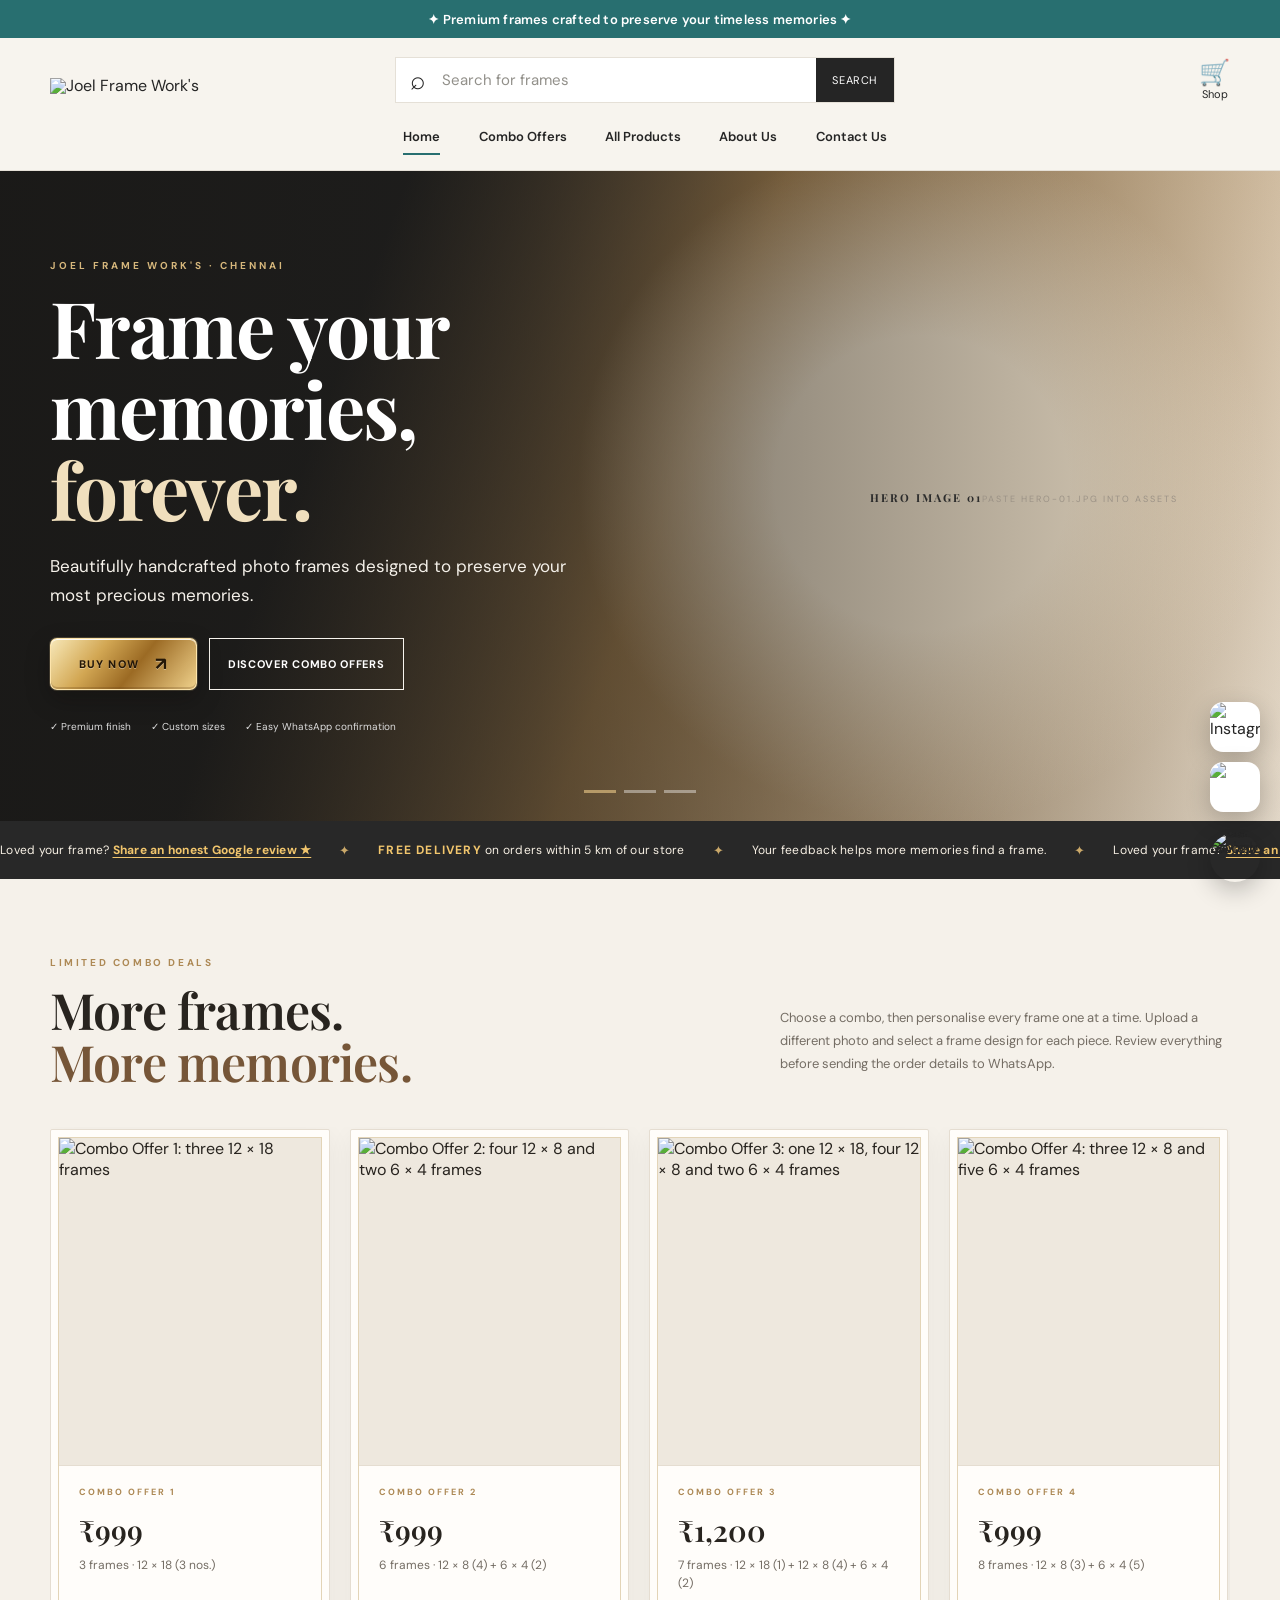
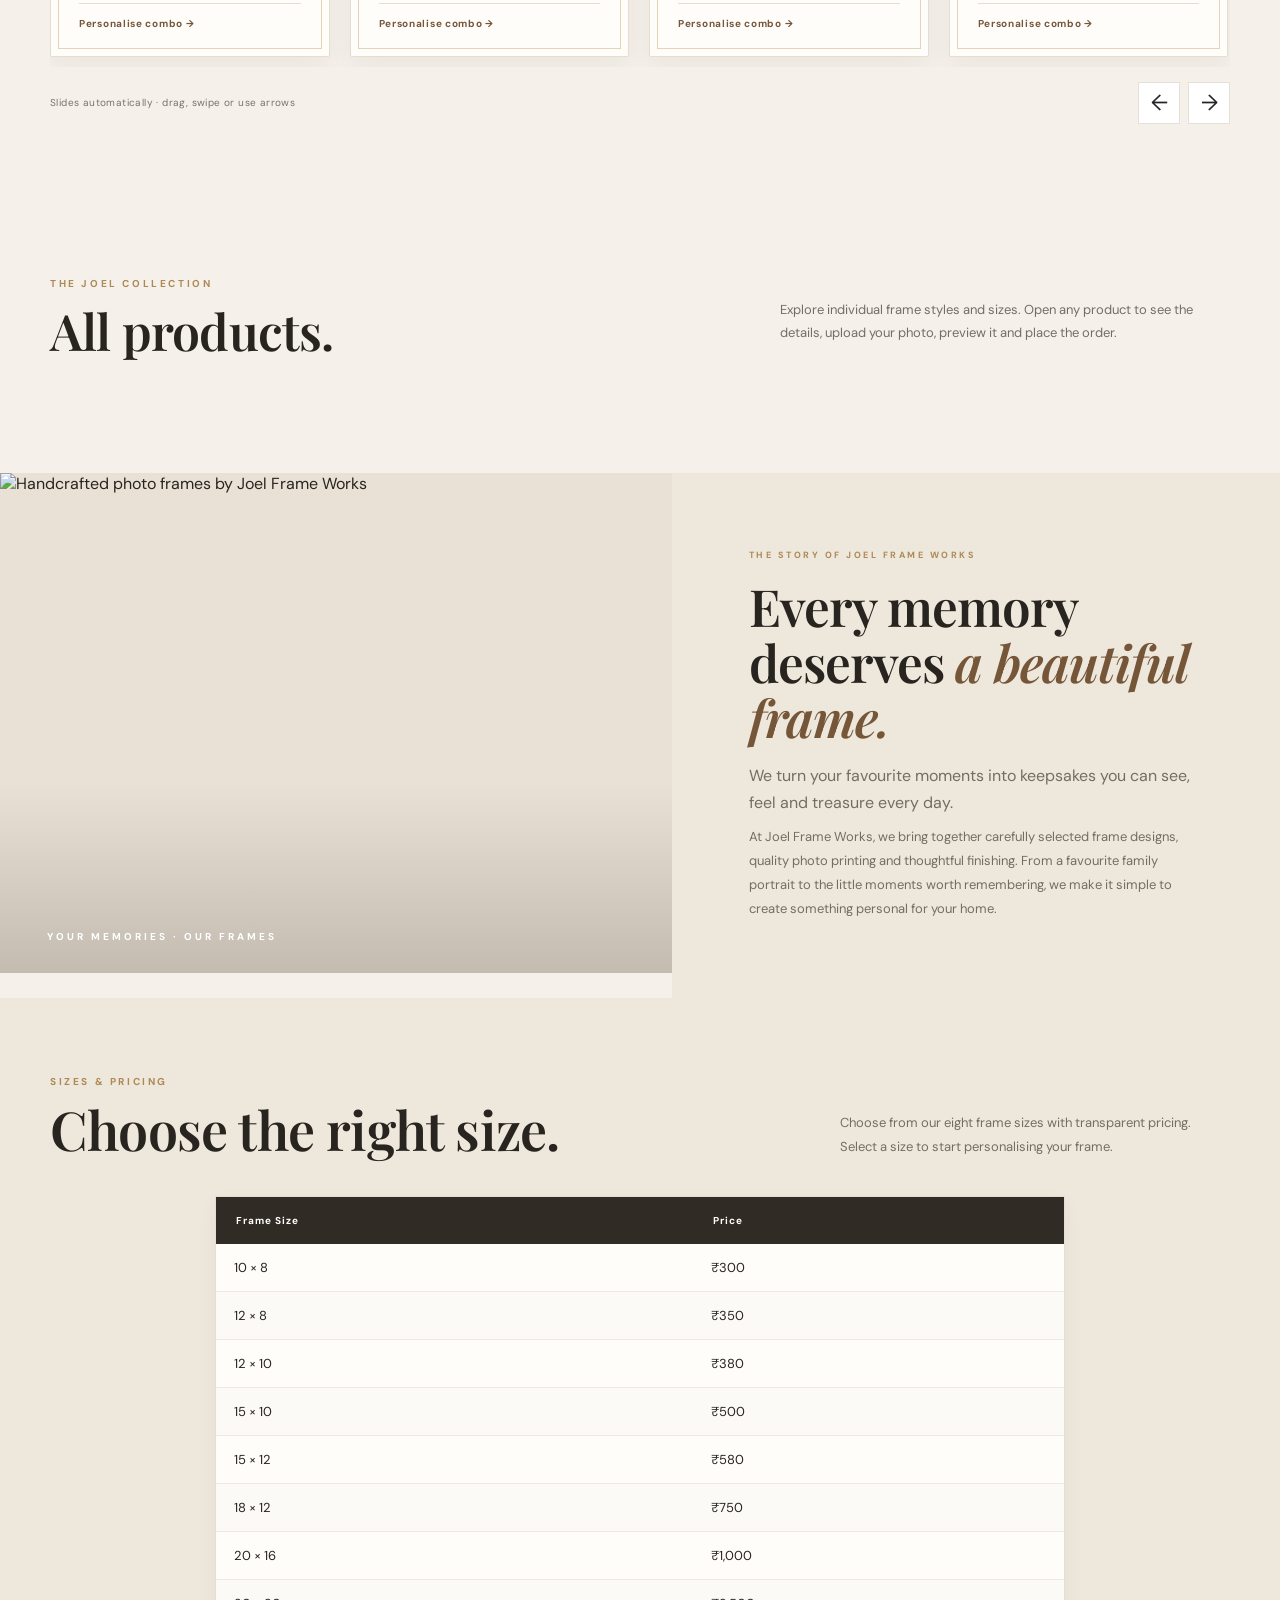
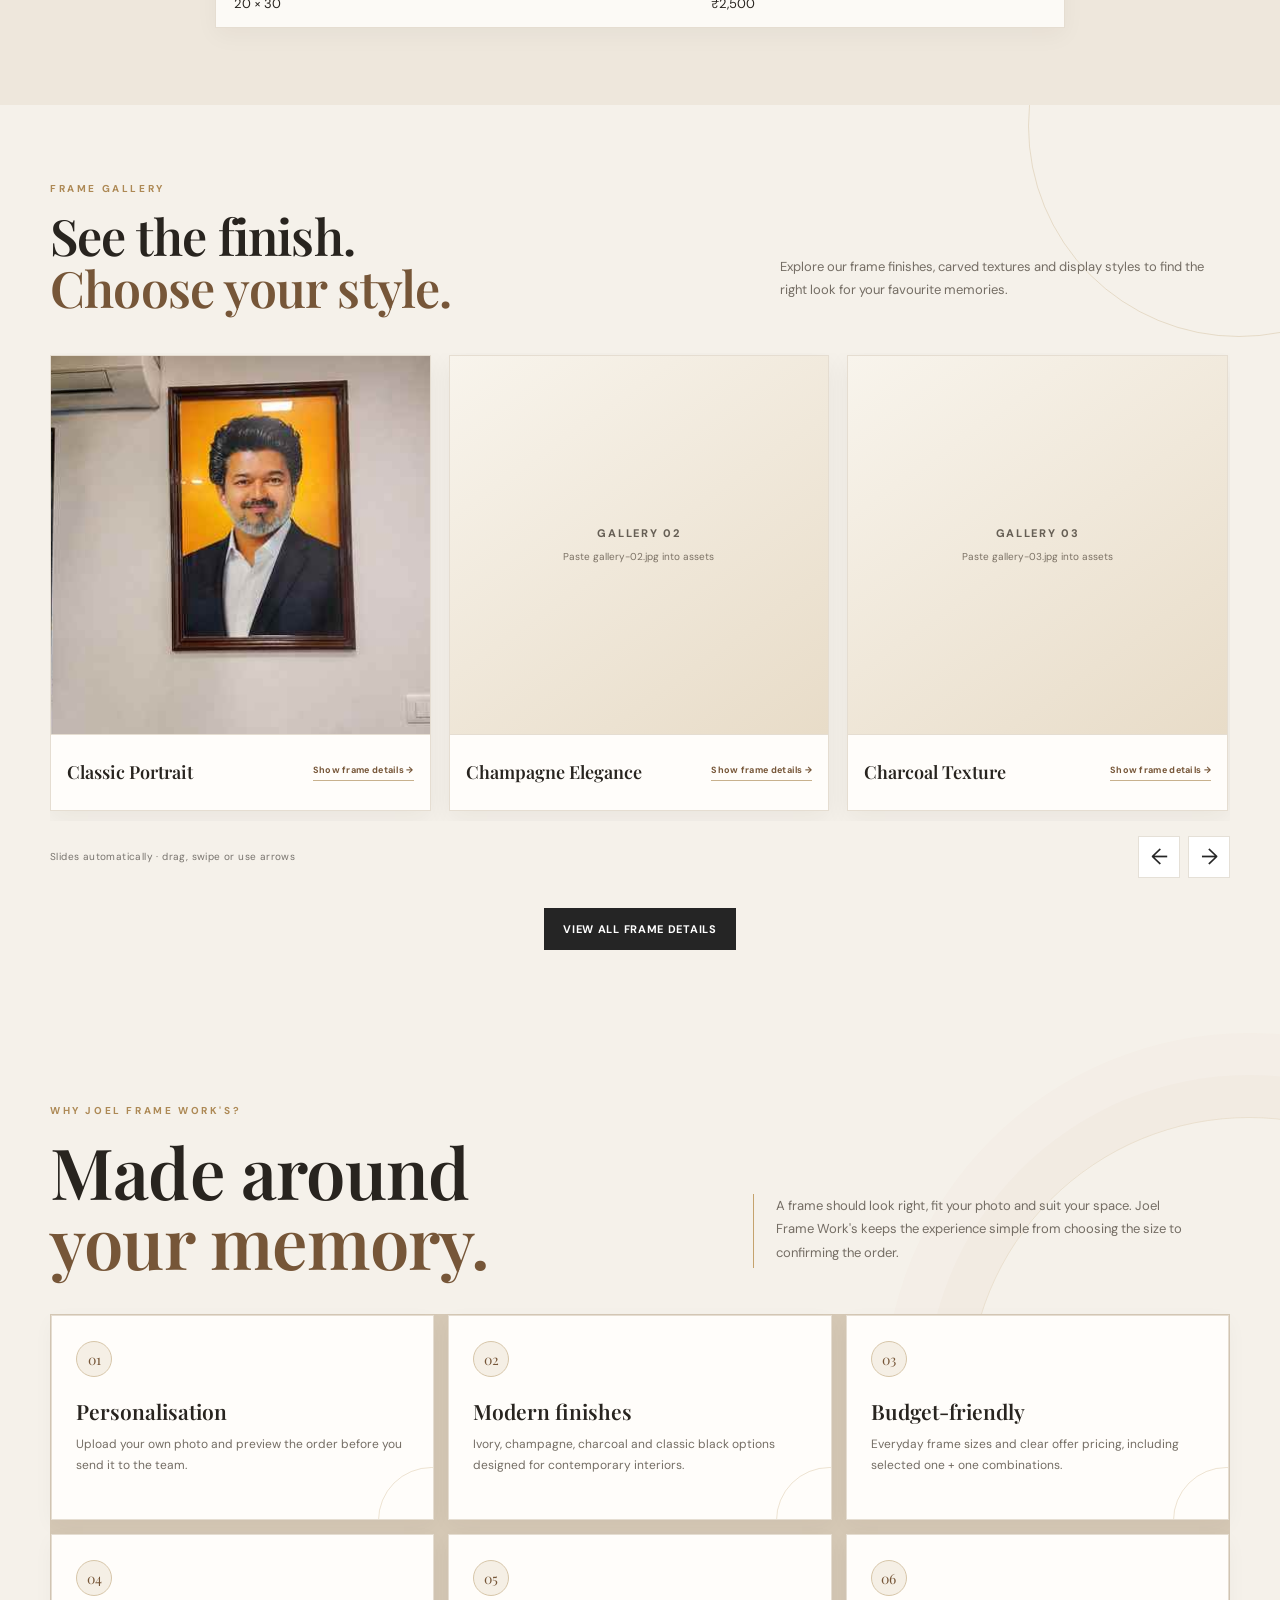
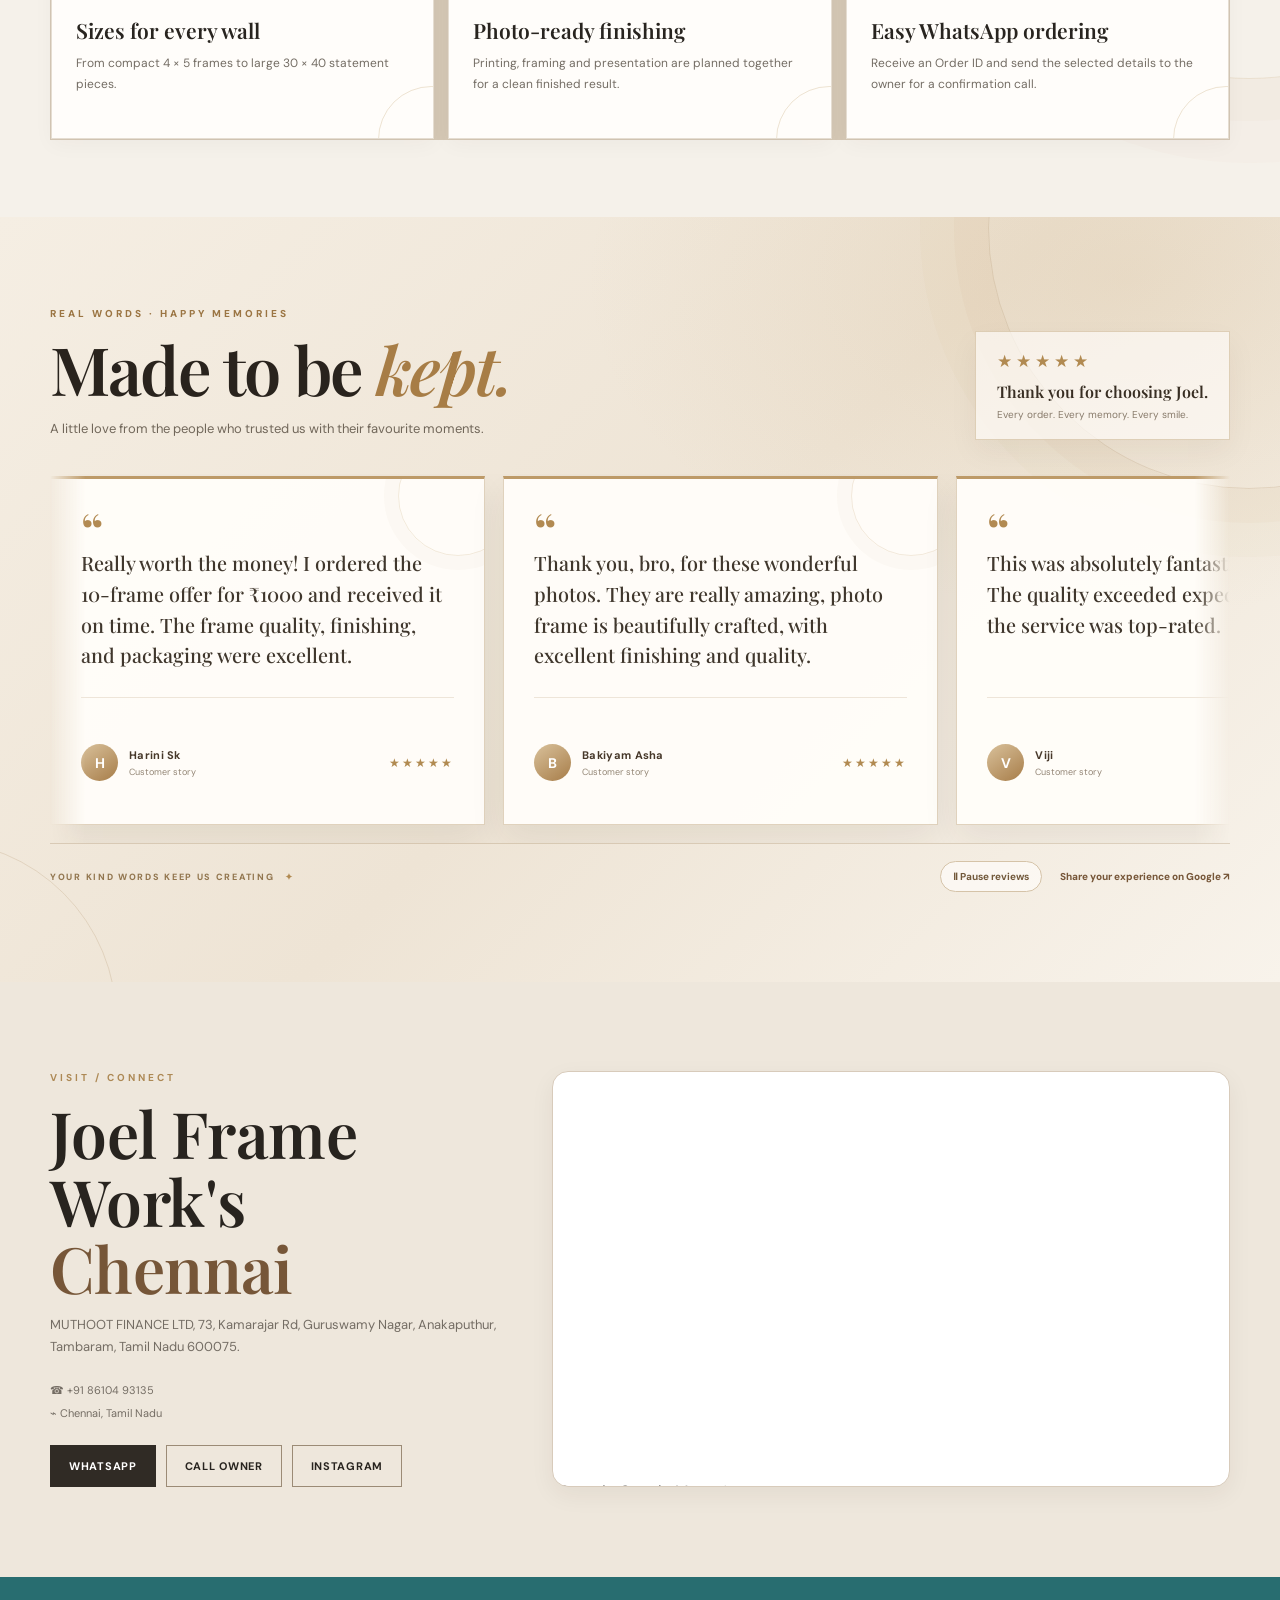
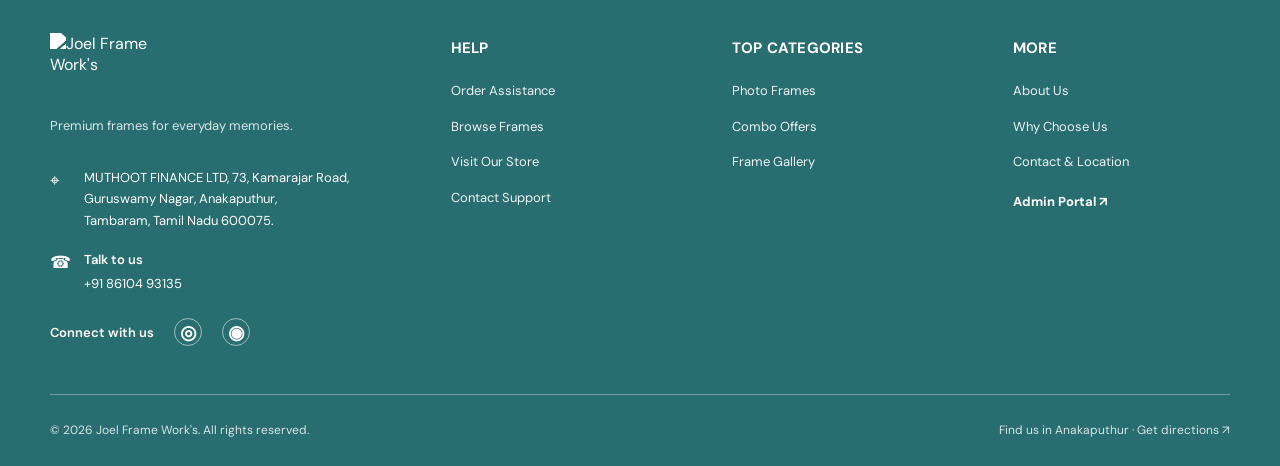
==== index.html @ 87fe94ce "Cache-bust homepage stylesheet for mobile button update" ====
<!doctype html>
<html lang="en">
<head>
<meta charset="utf-8">
<meta name="viewport" content="width=device-width, initial-scale=1">
<meta name="google-site-verification" content="C5aSLoDYZ2sCC9v8hxjc5TA-a9IVTQnHS9fkXfIz2Wg">
<meta name="description" content="Shop handcrafted photo frames in Chennai at Joel Frame Work's. Explore custom photo frames, collage frames and combo offers. Upload your photos and order online with secure payment.">
<meta name="keywords" content="photo frames Chennai, photo frame shop Chennai, custom photo frames Chennai, personalised photo frames, collage photo frames, picture frames online India, family photo frames, wedding photo frames, combo photo frame offers, Joel Frame Work">
<meta name="author" content="Joel Frame Work's">
<meta name="robots" content="index,follow,max-image-preview:large">
<link rel="canonical" href="https://joelframeworks.in/">
<link rel="icon" type="image/png" href="https://joelframeworks.in/assets/joel-logo.png">
<link rel="apple-touch-icon" href="https://joelframeworks.in/assets/joel-logo.png">
<meta property="og:type" content="website"><meta property="og:site_name" content="Joel Frame Work's">
<meta property="og:title" content="Joel Frame Work's | Custom Photo Frames in Chennai">
<meta property="og:description" content="Discover handcrafted photo frames and personalised combo offers. Upload your memories and order online from Joel Frame Work's, Chennai.">
<meta property="og:url" content="https://joelframeworks.in/"><meta property="og:image" content="https://joelframeworks.in/assets/hero-01.jpg"><meta property="og:image:alt" content="Premium handcrafted photo frames by Joel Frame Work's">
<meta name="twitter:card" content="summary_large_image"><meta name="twitter:title" content="Joel Frame Work's | Custom Photo Frames in Chennai"><meta name="twitter:description" content="Handcrafted photo frames, collage frames and combo offers in Chennai."><meta name="twitter:image" content="https://joelframeworks.in/assets/hero-01.jpg">
<script type="application/ld+json">{"@context":"https://schema.org","@type":"Store","name":"Joel Frame Work's","url":"https://joelframeworks.in/","image":"https://joelframeworks.in/assets/hero-01.jpg","description":"Handcrafted and personalised photo frames, collage frames and frame combo offers in Chennai, Tamil Nadu.","telephone":"+91 86104 93135","areaServed":{"@type":"City","name":"Chennai"},"address":{"@type":"PostalAddress","addressLocality":"Chennai","addressRegion":"Tamil Nadu","addressCountry":"IN"},"sameAs":["https://www.instagram.com/joel.frames"]}</script>
<title>Joel Frame Work's | Premium Custom Frames</title>
<link rel="preconnect" href="https://fonts.googleapis.com"><link rel="preconnect" href="https://fonts.gstatic.com" crossorigin>
<link href="https://fonts.googleapis.com/css2?family=DM+Sans:wght@400;500;600;700&family=Playfair+Display:wght@500;600;700&display=swap" rel="stylesheet">
<link rel="stylesheet" href="styles.css?v=20261119-mobile-gold-gloss-2">
  <link rel="stylesheet" href="framekala-section-refresh.css">
</head>
<body>
<div class="announcement-bar">✦ Premium frames crafted to preserve your timeless memories ✦</div>
<header class="site-header">
  <div class="container nav-wrap">
    <a class="brand" href="#home" aria-label="Joel Frame Work's home"><img class="brand-logo-image" src="assets/joel-logo.png" alt="Joel Frame Work's"></a>
    <div class="header-main">
      <div class="header-tools">
        <form class="site-search" id="siteSearch" role="search"><span aria-hidden="true">⌕</span><input id="productSearch" type="search" placeholder="Search for frames" autocomplete="off" aria-label="Search products"><button type="submit" aria-label="Search">Search</button><div class="search-results" id="searchResults" hidden></div></form>
        <div class="header-quick-links"><button class="mobile-search-toggle" type="button" aria-label="Open search" aria-expanded="false"><svg viewBox="0 0 24 24" aria-hidden="true"><circle cx="10.8" cy="10.8" r="6.8"></circle><path d="m16 16 5 5"></path></svg></button><a class="mobile-cart-link" href="products.html" aria-label="Shop frames"><span aria-hidden="true">🛒</span><small>Shop</small></a></div>
      </div>
      <nav class="nav" id="mainNav" aria-label="Main navigation">
        <a class="active" href="#home">Home</a><a href="#combo-offers">Combo Offers</a><a href="#products">All Products</a><a href="#about-us">About Us</a><a href="#location">Contact Us</a>
      </nav>
    </div>
    <button class="menu" aria-label="Open menu" aria-expanded="false">☰</button>
  </div>
</header>

<main id="home">
<section class="hero">
  <div class="hero-slides" aria-hidden="true">
    <div class="hero-slide active"><div class="hero-placeholder"><img src="assets/hero-01.jpg" alt="Joel Frame Work's hero image 1" loading="eager"><div class="media-fallback"><span>HERO IMAGE 01</span><small>Paste hero-01.jpg into assets</small></div></div></div>
    <div class="hero-slide"><div class="hero-placeholder warm"><img src="assets/hero-02.jpg" alt="Joel Frame Work's hero image 2" loading="lazy"><div class="media-fallback"><span>HERO IMAGE 02</span><small>Paste hero-02.jpg into assets</small></div></div></div>
    <div class="hero-slide"><div class="hero-placeholder dark"><img src="assets/hero-03.jpg" alt="Joel Frame Work's hero image 3" loading="lazy"><div class="media-fallback"><span>HERO IMAGE 03</span><small>Paste hero-03.jpg into assets</small></div></div></div>
  </div>
  <div class="hero-shade"></div>
  <div class="container hero-content">
    <div class="hero-copy">
      <p class="eyebrow">JOEL FRAME WORK'S · CHENNAI</p>
      <h1>Frame your memories,<br><em>forever.</em></h1>
      <p class="hero-text">Beautifully handcrafted photo frames designed to preserve your most precious memories.</p>
      <div class="actions"><a class="btn gold hero-buy-now" href="products.html" aria-label="Buy photo frames now">Buy Now <span aria-hidden="true">↗</span></a><a class="btn light" href="#combo-offers">Discover combo offers</a></div>
      <div class="hero-trust"><span>✓ Premium finish</span><span>✓ Custom sizes</span><span>✓ Easy WhatsApp confirmation</span></div>
    </div>
      </div>
  <div class="hero-dots" aria-label="Hero slides"><button class="dot active" data-slide="0"></button><button class="dot" data-slide="1"></button><button class="dot" data-slide="2"></button></div>
</section>

<section class="offer-bar review-delivery-ticker" aria-label="Customer review and delivery information">
  <div class="ticker-track">
    <div class="ticker-group">
      <span class="ticker-message">Loved your frame? <a href="https://www.google.com/maps/place/Joel+Frame+Work's/@12.9726025,80.142375,17z/data=!4m8!3m7!1s0x3a525fc5a0539789:0x8507c816b42e67d!8m2!3d12.9726025!4d80.142375!9m1!1b1!16s%2Fg%2F11x6fg_5hg?hl=en-IN&entry=ttu&g_ep=EgoyMDI2MTAyOC4wIKXMDSoASAFQAw%3D%3D" target="_blank" rel="noopener noreferrer">Share an honest Google review ★</a></span>
      <span class="ticker-separator" aria-hidden="true">✦</span>
      <span class="ticker-message"><strong>FREE DELIVERY</strong> on orders within 5 km of our store</span>
      <span class="ticker-separator" aria-hidden="true">✦</span>
      <span class="ticker-message">Your feedback helps more memories find a frame.</span>
      <span class="ticker-separator" aria-hidden="true">✦</span>
    </div>
    <div class="ticker-group" aria-hidden="true">
      <span class="ticker-message">Loved your frame? <a href="https://www.google.com/maps/place/Joel+Frame+Work's/@12.9726025,80.142375,17z/data=!4m8!3m7!1s0x3a525fc5a0539789:0x8507c816b42e67d!8m2!3d12.9726025!4d80.142375!9m1!1b1!16s%2Fg%2F11x6fg_5hg?hl=en-IN&entry=ttu&g_ep=EgoyMDI2MTAyOC4wIKXMDSoASAFQAw%3D%3D" tabindex="-1">Share an honest Google review ★</a></span>
      <span class="ticker-separator">✦</span>
      <span class="ticker-message"><strong>FREE DELIVERY</strong> on orders within 5 km of our store</span>
      <span class="ticker-separator">✦</span>
      <span class="ticker-message">Your feedback helps more memories find a frame.</span>
      <span class="ticker-separator">✦</span>
    </div>
  </div>
</section>

<section class="section combo-offers-section" id="combo-offers">
 <div class="container">
  <div class="section-head"><div><p class="eyebrow">LIMITED COMBO DEALS</p><h2>More frames.<br><em>More memories.</em></h2></div><p>Choose a combo, then personalise every frame one at a time. Upload a different photo and select a frame design for each piece. Review everything before sending the order details to WhatsApp.</p></div>
  <div class="combo-carousel" aria-label="Combo offers carousel">
   <button class="combo-carousel-arrow prev" type="button" aria-label="Previous combo offers">‹</button>
   <div class="combo-carousel-viewport">
    <div class="combo-offer-grid">
     <article class="combo-offer-card"><a href="combo.html?id=combo-1"><img src="assets/combo-offer-1.jpg" alt="Combo Offer 1: three 12 × 18 frames" loading="lazy"><div class="combo-offer-copy"><span>COMBO OFFER 1</span><strong>₹999</strong><p>3 frames · 12 × 18 (3 nos.)</p><b>Personalise combo →</b></div></a></article>
     <article class="combo-offer-card"><a href="combo.html?id=combo-2"><img src="assets/combo-offer-2.jpg" alt="Combo Offer 2: four 12 × 8 and two 6 × 4 frames" loading="lazy"><div class="combo-offer-copy"><span>COMBO OFFER 2</span><strong>₹999</strong><p>6 frames · 12 × 8 (4) + 6 × 4 (2)</p><b>Personalise combo →</b></div></a></article>
     <article class="combo-offer-card"><a href="combo.html?id=combo-3"><img src="assets/combo-offer-3.jpg" alt="Combo Offer 3: one 12 × 18, four 12 × 8 and two 6 × 4 frames" loading="lazy"><div class="combo-offer-copy"><span>COMBO OFFER 3</span><strong>₹1,200</strong><p>7 frames · 12 × 18 (1) + 12 × 8 (4) + 6 × 4 (2)</p><b>Personalise combo →</b></div></a></article>
     <article class="combo-offer-card"><a href="combo.html?id=combo-4"><img src="assets/combo-offer-4.jpg" alt="Combo Offer 4: three 12 × 8 and five 6 × 4 frames" loading="lazy"><div class="combo-offer-copy"><span>COMBO OFFER 4</span><strong>₹999</strong><p>8 frames · 12 × 8 (3) + 6 × 4 (5)</p><b>Personalise combo →</b></div></a></article>
     <article class="combo-offer-card"><a href="combo.html?id=combo-5"><img src="assets/combo-offer-5.jpg" alt="Combo Offer 5: three 12 × 18 and three 12 × 8 frames" loading="lazy"><div class="combo-offer-copy"><span>COMBO OFFER 5</span><strong>₹1,200</strong><p>6 frames · 12 × 18 (3) + 12 × 8 (3)</p><b>Personalise combo →</b></div></a></article>
    </div>
   </div>
   <button class="combo-carousel-arrow next" type="button" aria-label="Next combo offers">›</button>
  </div>
 </div>
</section>

<section class="section products-section" id="products">
 <div class="container">
  <div class="section-head"><div><p class="eyebrow">THE JOEL COLLECTION</p><h2>All products.</h2></div><p>Explore individual frame styles and sizes. Open any product to see the details, upload your photo, preview it and place the order.</p></div>
  <div class="product-grid" id="productGrid"></div>
 </div>
</section>

<section class="about-showcase" id="about-us">
 <div class="about-showcase-image">
  <img src="assets/hero-01.jpg" alt="Handcrafted photo frames by Joel Frame Works" loading="lazy">
  <span class="about-image-caption">YOUR MEMORIES · OUR FRAMES</span>
 </div>
 <div class="about-showcase-panel">
  <div class="about-showcase-content">
   <p class="eyebrow">THE STORY OF JOEL FRAME WORKS</p>
   <h2>Every memory deserves <em>a beautiful frame.</em></h2>
   <p class="about-lead">We turn your favourite moments into keepsakes you can see, feel and treasure every day.</p>
   <p>At Joel Frame Works, we bring together carefully selected frame designs, quality photo printing and thoughtful finishing. From a favourite family portrait to the little moments worth remembering, we make it simple to create something personal for your home.</p>
   
  </div>
 </div>
</section>

<section class="section sizes-section" id="sizes">
 <div class="container">
  <div class="section-head"><div><p class="eyebrow">SIZES & PRICING</p><h2>Choose the right size.</h2></div><p>Choose from our eight frame sizes with transparent pricing. Select a size to start personalising your frame.</p></div>
  <div class="size-layout">
   <div class="size-table-wrap"><table><thead><tr><th>Frame Size</th><th>Price</th></tr></thead><tbody>
    <tr><td>10 × 8</td><td>₹300</td></tr><tr><td>12 × 8</td><td>₹350</td></tr><tr><td>12 × 10</td><td>₹380</td></tr><tr><td>15 × 10</td><td>₹500</td></tr><tr><td>15 × 12</td><td>₹580</td></tr><tr><td>18 × 12</td><td>₹750</td></tr><tr><td>20 × 16</td><td>₹1,000</td></tr><tr><td>20 × 30</td><td>₹2,500</td></tr>
   </tbody></table></div>
   <div class="offer-cards updated-size-cards">
    <article class="price-card"><span class="tag">EVERYDAY</span><p>10 × 8</p><h3>Classic Portrait</h3><strong>₹300</strong><small>1 frame · photo printing</small><a class="select-size" href="product.html?id=frame-10x8">Choose this size</a></article>
    <article class="price-card highlighted"><span class="tag">POPULAR</span><p>12 × 8</p><h3>Classic Frame</h3><strong>₹350</strong><small>1 frame · photo printing</small><a class="select-size" href="product.html?id=frame-12x8">Choose this size</a></article>
    <article class="price-card"><span class="tag">LARGE</span><p>20 × 30</p><h3>Grand Gallery</h3><strong>₹2,500</strong><small>Statement-size frame</small><a class="select-size" href="product.html?id=frame-20x30">Choose this size</a></article>
   </div>
  </div>
 </div>
</section>

<section class="section gallery-section" id="gallery">
  <div class="container">
    <div class="section-head"><div><p class="eyebrow">FRAME GALLERY</p><h2>See the finish.<br><em>Choose your style.</em></h2></div><p>Explore our frame finishes, carved textures and display styles to find the right look for your favourite memories.</p></div>
    <div class="gallery-grid">
      <article class="gallery-card tall" data-product-href="product.html?id=frame-15x12"><div class="gallery-slot"><img src="assets/gallery-01.jpg" alt="Classic Portrait frame gallery" loading="lazy"><div class="media-fallback"><span>GALLERY 01</span><small>Paste gallery-01.jpg into assets</small></div></div><div class="gallery-caption"><strong>Classic Portrait</strong><a href="products.html">Show frame details →</a></div></article>
      <article class="gallery-card" data-product-href="product.html?id=frame-18x12"><div class="gallery-slot"><img src="assets/gallery-02.jpg" alt="Champagne Elegance frame gallery" loading="lazy"><div class="media-fallback"><span>GALLERY 02</span><small>Paste gallery-02.jpg into assets</small></div></div><div class="gallery-caption"><strong>Champagne Elegance</strong><a href="products.html">Show frame details →</a></div></article>
      <article class="gallery-card" data-product-href="product.html?id=frame-20x16"><div class="gallery-slot"><img src="assets/gallery-03.jpg" alt="Charcoal Texture frame gallery" loading="lazy"><div class="media-fallback"><span>GALLERY 03</span><small>Paste gallery-03.jpg into assets</small></div></div><div class="gallery-caption"><strong>Charcoal Texture</strong><a href="products.html">Show frame details →</a></div></article>
      <article class="gallery-card" data-product-href="product.html?id=frame-12x8"><div class="gallery-slot"><img src="assets/gallery-04.jpg" alt="Classic Black frame gallery" loading="lazy"><div class="media-fallback"><span>GALLERY 04</span><small>Paste gallery-04.jpg into assets</small></div></div><div class="gallery-caption"><strong>Classic Black</strong><a href="products.html">Show frame details →</a></div></article>
      <article class="gallery-card" data-product-href="product.html?id=frame-15x10"><div class="gallery-slot"><img src="assets/gallery-05.jpg" alt="Family Memories frame gallery" loading="lazy"><div class="media-fallback"><span>GALLERY 05</span><small>Paste gallery-05.jpg into assets</small></div></div><div class="gallery-caption"><strong>Family Memories</strong><a href="products.html">Show frame details →</a></div></article>
      <article class="gallery-card" data-product-href="product.html?id=frame-20x30"><div class="gallery-slot"><img src="assets/gallery-06.jpg" alt="Wall Collection frame gallery" loading="lazy"><div class="media-fallback"><span>GALLERY 06</span><small>Paste gallery-06.jpg into assets</small></div></div><div class="gallery-caption"><strong>Wall Collection</strong><a href="products.html">Show frame details →</a></div></article>
    </div>
    <div class="center-action"><a class="btn dark" href="products.html">View all frame details</a></div>
  </div>
</section>

<section class="section why-section" id="why-joel">
  <div class="container">
    <div class="section-head"><div><p class="eyebrow">WHY JOEL FRAME WORK'S?</p><h2>Made around<br><em>your memory.</em></h2></div><p>A frame should look right, fit your photo and suit your space. Joel Frame Work's keeps the experience simple from choosing the size to confirming the order.</p></div>
    <div class="why-grid">
      <article><span>01</span><h3>Personalisation</h3><p>Upload your own photo and preview the order before you send it to the team.</p></article>
      <article><span>02</span><h3>Modern finishes</h3><p>Ivory, champagne, charcoal and classic black options designed for contemporary interiors.</p></article>
      <article><span>03</span><h3>Budget-friendly</h3><p>Everyday frame sizes and clear offer pricing, including selected one + one combinations.</p></article>
      <article><span>04</span><h3>Sizes for every wall</h3><p>From compact 4 × 5 frames to large 30 × 40 statement pieces.</p></article>
      <article><span>05</span><h3>Photo-ready finishing</h3><p>Printing, framing and presentation are planned together for a clean finished result.</p></article>
      <article><span>06</span><h3>Easy WhatsApp ordering</h3><p>Receive an Order ID and send the selected details to the owner for a confirmation call.</p></article>
    </div>
  </div>
</section>







<section class="section testimonials joel-reviews" id="customer-reviews" aria-labelledby="reviews-title">
 <div class="container">
  <div class="reviews-heading">
   <div><p class="eyebrow">REAL WORDS · HAPPY MEMORIES</p><h2 id="reviews-title">Made to be <em>kept.</em></h2><p class="reviews-intro">A little love from the people who trusted us with their favourite moments.</p></div>
   <div class="reviews-side-note"><span class="reviews-stars" aria-label="Customer appreciation">★★★★★</span><strong>Thank you for choosing Joel.</strong><small>Every order. Every memory. Every smile.</small></div>
  </div>
  <div class="reviews-marquee-shell">
   <div class="reviews-marquee" id="reviewsMarquee">
    <div class="reviews-track">
     <article class="review-card"><span class="review-quote-mark">“</span><p>Really worth the money! I ordered the 10-frame offer for ₹1000 and received it on time. The frame quality, finishing, and packaging were excellent.</p><footer><span class="review-avatar">H</span><span><strong>Harini Sk</strong><small>Customer story</small></span><span class="review-card-stars">★★★★★</span></footer></article>
     <article class="review-card"><span class="review-quote-mark">“</span><p>Thank you, bro, for these wonderful photos. They are really amazing, photo frame is beautifully crafted, with excellent finishing and quality.</p><footer><span class="review-avatar">B</span><span><strong>Bakiyam Asha</strong><small>Customer story</small></span><span class="review-card-stars">★★★★★</span></footer></article>
     <article class="review-card"><span class="review-quote-mark">“</span><p>This was absolutely fantastic frame work. The quality exceeded expectations, and the service was top-rated.</p><footer><span class="review-avatar">V</span><span><strong>Viji</strong><small>Customer story</small></span><span class="review-card-stars">★★★★★</span></footer></article>
    </div>
    <div class="reviews-track" aria-hidden="true">
     <article class="review-card"><span class="review-quote-mark">“</span><p>Really worth the money! I ordered the 10-frame offer for ₹1000 and received it on time. The frame quality, finishing, and packaging were excellent.</p><footer><span class="review-avatar">H</span><span><strong>Harini Sk</strong><small>Customer story</small></span><span class="review-card-stars">★★★★★</span></footer></article>
     <article class="review-card"><span class="review-quote-mark">“</span><p>Thank you, bro, for these wonderful photos. They are really amazing, photo frame is beautifully crafted, with excellent finishing and quality.</p><footer><span class="review-avatar">B</span><span><strong>Bakiyam Asha</strong><small>Customer story</small></span><span class="review-card-stars">★★★★★</span></footer></article>
     <article class="review-card"><span class="review-quote-mark">“</span><p>This was absolutely fantastic frame work. The quality exceeded expectations, and the service was top-rated.</p><footer><span class="review-avatar">V</span><span><strong>Viji</strong><small>Customer story</small></span><span class="review-card-stars">★★★★★</span></footer></article>
    </div>
   </div>
  </div>
  <div class="reviews-bottom-row"><span>YOUR KIND WORDS KEEP US CREATING <b>✦</b></span><div><button class="reviews-motion-toggle" type="button" aria-controls="reviewsMarquee" aria-pressed="false">Ⅱ Pause reviews</button><a class="reviews-google-link" href="https://www.google.com/maps/place/Joel+Frame+Work's/@12.9726025,80.142375,17z/data=!4m8!3m7!1s0x3a525fc5a0539789:0x8507c816b42e67d!8m2!3d12.9726025!4d80.142375!9m1!1b1!16s%2Fg%2F11x6fg_5hg?hl=en-IN" target="_blank" rel="noopener noreferrer">Share your experience on Google ↗</a></div></div>
 </div>
</section>
<script>
(function(){
 const section=document.querySelector('.joel-reviews');
 if(!section)return;
 const track=section.querySelector('.reviews-marquee');
 const toggle=section.querySelector('.reviews-motion-toggle');
 if(!track||!toggle)return;
 toggle.addEventListener('click',function(){
  const paused=track.classList.toggle('is-paused');
  toggle.setAttribute('aria-pressed',String(paused));
  toggle.textContent=paused?'▶ Play reviews':'Ⅱ Pause reviews';
 });
})();
</script>

<section class="section location" id="location"><div class="container location-grid"><div><p class="eyebrow">VISIT / CONNECT</p><h2>Joel Frame Work's<br><em>Chennai</em></h2><p>MUTHOOT FINANCE LTD, 73, Kamarajar Rd, Guruswamy Nagar, Anakaputhur, Tambaram, Tamil Nadu 600075.</p><div class="contact-lines"><span>☎ +91 86104 93135</span><span>⌁ Chennai, Tamil Nadu</span></div><div class="contact-actions"><a class="btn gold" href="https://wa.me/918610493135" target="_blank" rel="noopener">WhatsApp</a><a class="btn dark-outline" href="tel:+918610493135">Call owner</a><a class="btn dark-outline" href="https://www.instagram.com/joel.frames" target="_blank" rel="noopener">Instagram</a></div></div><div class="map-card">
  <iframe
    title="Joel Frame Work's location"
    src="https://www.google.com/maps?q=12.9726025%2C80.142375&z=16&output=embed"
    loading="lazy"
    referrerpolicy="no-referrer-when-downgrade"
    allowfullscreen>
  </iframe>

  <a
    class="map-open"
    href="https://maps.app.goo.gl/PSeZE3p6gQerkMmG9"
    target="_blank"
    rel="noopener">
    Open in Google Maps →
  </a>
</div></div></section>
</main>

<footer class="site-footer" id="site-footer">
  <div class="container footer-main">
    <div class="footer-brand-column">
      <a class="footer-logo-link" href="#home" aria-label="Joel Frame Work's home">
        <img class="footer-logo" src="assets/joel-logo.png" alt="Joel Frame Work's">
      </a>
      <p class="footer-tagline">Premium frames for everyday memories.</p>
      <div class="footer-contact-item">
        <span class="footer-contact-icon" aria-hidden="true">⌖</span>
        <p>MUTHOOT FINANCE LTD, 73, Kamarajar Road,<br>Guruswamy Nagar, Anakaputhur,<br>Tambaram, Tamil Nadu 600075.</p>
      </div>
      <div class="footer-contact-item">
        <span class="footer-contact-icon" aria-hidden="true">☎</span>
        <p><span class="footer-contact-label">Talk to us</span><a href="tel:+918610493135">+91 86104 93135</a></p>
      </div>
      <div class="footer-social-row">
        <span>Connect with us</span>
        <a href="https://www.instagram.com/joel.frames" target="_blank" rel="noopener noreferrer" aria-label="Joel Frame Work's on Instagram">◎</a>
        <a href="https://wa.me/918610493135" target="_blank" rel="noopener noreferrer" aria-label="Chat with Joel Frame Work's on WhatsApp">◉</a>
      </div>
    </div>

    <div class="footer-link-column">
      <h3>HELP</h3>
      <a href="https://wa.me/918610493135?text=Hello%20Joel%20Frame%20Work's%2C%20I%20need%20help%20with%20an%20order." target="_blank" rel="noopener noreferrer">Order Assistance</a>
      <a href="products.html">Browse Frames</a>
      <a href="#location">Visit Our Store</a>
      <a href="tel:+918610493135">Contact Support</a>
    </div>

    <div class="footer-link-column">
      <h3>TOP CATEGORIES</h3>
      <a href="products.html">Photo Frames</a>
      <a href="#combo-offers">Combo Offers</a>
      <a href="#gallery">Frame Gallery</a>
    </div>

    <div class="footer-link-column footer-more-column">
      <h3>MORE</h3>
      <a href="#about">About Us</a>
      <a href="#why-joel">Why Choose Us</a>
      <a href="#location">Contact & Location</a>
      <a class="footer-admin-link" href="admin.html" target="_blank" rel="noopener noreferrer">Admin Portal ↗</a>
    </div>
  </div>
  <div class="container footer-bottom">
    <p>© 2026 Joel Frame Work's. All rights reserved.</p>
    <a href="https://www.google.com/maps/search/?api=1&query=MUTHOOT+FINANCE+LTD%2C+73%2C+Kamarajar+Road%2C+Guruswamy+Nagar%2C+Anakaputhur%2C+Tambaram%2C+Tamil+Nadu+600075" target="_blank" rel="noopener noreferrer">Find us in Anakaputhur · Get directions ↗</a>
  </div>
</footer>

<a class="float-ig social-float" href="https://www.instagram.com/joel.frames" target="_blank" rel="noopener noreferrer" aria-label="Instagram"><img src="assets/instagram-logo.jpg" alt="Instagram"></a><a class="float-wa social-float" href="https://wa.me/918610493135" target="_blank" rel="noopener noreferrer" aria-label="WhatsApp"><img src="assets/whatsapp-logo.jpg" alt="WhatsApp"></a><a class="float-google-review" href="https://www.google.com/maps/place/Joel+Frame+Work's/@12.9726025,80.142375,17z/data=!4m8!3m7!1s0x3a525fc5a0539789:0x8507c816b42e67d!8m2!3d12.9726025!4d80.142375!9m1!1b1!16s%2Fg%2F11x6fg_5hg?hl=en-IN&entry=ttu&g_ep=EgoyMDI2MTAyOC4wIKXMDSoASAFQAw%3D%3D" target="_blank" rel="noopener noreferrer" aria-label="Leave a Google review"><img src="assets/google-review-button.png" alt="Click here to view our reviews on Google"></a>
<script src="products.js"></script><script src="https://cdn.jsdelivr.net/npm/@supabase/supabase-js@2"></script><script src="supabase-config.js"></script><script src="site-content.js"></script><script src="script.js"></script>

<script>
/* Mouse drag support for combo carousel on desktop; native touch swipe remains enabled. */
(function(){
 const viewport=document.querySelector('.combo-carousel-viewport');
 if(!viewport)return;
 let down=false,startX=0,startScroll=0,moved=false;
 viewport.addEventListener('pointerdown',e=>{
  if(e.pointerType!=='mouse'||e.button!==0||e.target.closest('a,button'))return;
  down=true;moved=false;startX=e.clientX;startScroll=viewport.scrollLeft;
  viewport.classList.add('is-dragging');
 });
 window.addEventListener('pointermove',e=>{
  if(!down)return;
  const dx=e.clientX-startX;
  if(Math.abs(dx)>5)moved=true;
  if(moved){viewport.scrollLeft=startScroll-dx;e.preventDefault();}
 },{passive:false});
 const finish=()=>{if(!down)return;down=false;viewport.classList.remove('is-dragging');if(moved){viewport.dataset.dragged='true';setTimeout(()=>delete viewport.dataset.dragged,120);}};
 window.addEventListener('pointerup',finish);
 window.addEventListener('pointercancel',finish);
 viewport.addEventListener('click',e=>{if(viewport.dataset.dragged==='true'){e.preventDefault();e.stopPropagation();}},true);
})();
</script>

</body></html>
---- styles.css ----
:root{--ivory:#f8f6f0;--cream:#ebdcc1;--champ:#cba96a;--gold:#b88b3e;--char:#555;--ink:#282828;--wine:#4b2528;--line:#ddd4c4;--muted:#706d67;--white:#fff;--shadow:0 18px 55px rgba(43,34,24,.12)}*{box-sizing:border-box}html{scroll-behavior:smooth}body{margin:0;background:var(--ivory);color:var(--ink);font-family:"DM Sans",sans-serif}a{color:inherit;text-decoration:none}button,input{font:inherit}.container{width:min(1180px,92%);margin:auto}.site-header{position:sticky;top:0;z-index:100;background:rgba(248,246,240,.95);backdrop-filter:blur(14px);border-bottom:1px solid rgba(40,40,40,.08)}.nav-wrap{height:84px;display:flex;align-items:center;gap:34px}.brand{display:flex;flex-direction:column;line-height:1}.brand-logo-slot{font-family:"Playfair Display",serif;font-size:31px;letter-spacing:1px}.brand-sub{font-size:8px;letter-spacing:4px;margin-top:7px;color:#555}.nav{display:flex;gap:28px;margin-left:auto}.nav a{font-size:12px;font-weight:600;color:#555;padding:34px 0;position:relative}.nav a.active,.nav a:hover{color:#222}.nav a.active:after{content:"";position:absolute;bottom:23px;left:0;right:0;height:2px;background:var(--champ)}.nav-cta,.btn{border:1px solid var(--ink);padding:13px 18px;font-size:11px;font-weight:700;letter-spacing:.7px;text-transform:uppercase;cursor:pointer;display:inline-flex;align-items:center;justify-content:center}.nav-cta{background:var(--ink);color:#fff}.menu{display:none;border:0;background:none;font-size:25px}.hero{min-height:720px;position:relative;overflow:hidden;background:#d9ccb5;color:#fff}.hero-slides,.hero-slide{position:absolute;inset:0}.hero-slide{opacity:0;transition:opacity 1s ease}.hero-slide.active{opacity:1}.hero-placeholder{position:absolute;inset:0;display:flex;flex-direction:column;align-items:flex-end;justify-content:center;padding-right:8%;background:radial-gradient(circle at 72% 48%,#eee0c9 0 15%,transparent 35%),linear-gradient(110deg,#262626 0 27%,#b28a54 52%,#eadfcf 100%);color:#2b2b2b}.hero-placeholder.warm{background:radial-gradient(circle at 72% 45%,#fff7e9 0 16%,transparent 38%),linear-gradient(110deg,#3a302b,#cba96a 55%,#f6eee1)}.hero-placeholder.dark{background:radial-gradient(circle at 75% 45%,#d6c19b 0 14%,transparent 35%),linear-gradient(110deg,#151515,#4e4e4e 48%,#c9a76b)}.hero-placeholder span{font-family:"Playfair Display",serif;font-size:44px;letter-spacing:2px}.hero-placeholder small{margin-top:8px;letter-spacing:2px;text-transform:uppercase;font-size:9px}.hero-shade{position:absolute;inset:0;background:linear-gradient(90deg,rgba(30,30,30,.92) 0%,rgba(30,30,30,.72) 42%,rgba(30,30,30,.08) 100%)}.hero-content{position:relative;z-index:2;min-height:720px;display:flex;align-items:center;justify-content:space-between}.hero-copy{max-width:690px}.eyebrow{font-size:10px;letter-spacing:3px;font-weight:700;color:var(--champ);margin:0 0 15px}.hero h1{font-family:"Playfair Display",serif;font-size:clamp(50px,6vw,82px);line-height:1.02;margin:0 0 22px}.hero h1 em{font-style:normal;color:var(--cream)}.hero-text{font-size:16px;line-height:1.7;max-width:590px;color:#eee}.actions{display:flex;gap:12px;margin-top:28px}.btn.gold{background:var(--champ);border-color:var(--champ);color:#282018}.btn.light{border-color:rgba(255,255,255,.7);color:#fff;background:transparent}.btn.dark-outline{background:transparent;color:var(--ink)}.hero-trust{display:flex;gap:20px;flex-wrap:wrap;margin-top:30px;font-size:10px;color:#ddd}.hero-side-card{width:290px;padding:26px;background:rgba(248,246,240,.9);color:#282828;border:1px solid rgba(255,255,255,.5);box-shadow:var(--shadow);margin-right:2%}.mini-label{font-size:9px;letter-spacing:2px;color:var(--gold);display:block;margin-bottom:10px}.hero-side-card strong{font-family:"Playfair Display",serif;font-size:25px;display:block}.hero-side-card p{font-size:11px;color:#666}.hero-dots{position:absolute;z-index:3;bottom:28px;left:50%;transform:translateX(-50%);display:flex;gap:8px}.dot{width:32px;height:3px;border:0;background:rgba(255,255,255,.4);cursor:pointer}.dot.active{background:var(--champ)}.offer-bar{background:var(--ink);color:#fff}.offer-inner{min-height:62px;display:flex;align-items:center;justify-content:space-between;gap:20px;font-size:11px}.offer-inner>span{letter-spacing:2px;color:var(--cream)}.offer-inner strong{font-family:"Playfair Display",serif;font-size:22px;color:var(--champ)}.offer-inner a{color:#fff;font-weight:700}.section{padding:100px 0}.intro{background:#fff}.intro-grid{display:grid;grid-template-columns:1fr 1fr;gap:80px;align-items:end}.intro h2,.section h2{font-family:"Playfair Display",serif;font-size:clamp(42px,5vw,64px);line-height:1.05;margin:0;font-weight:600}.intro-grid>p{font-size:15px;line-height:1.8;color:var(--muted);max-width:530px}.section-head{display:flex;justify-content:space-between;align-items:end;gap:50px;margin-bottom:45px}.section-head>p{max-width:450px;color:var(--muted);line-height:1.7;font-size:13px}.sizes-section{background:var(--ivory)}.size-layout{display:grid;grid-template-columns:.9fr 1.1fr;gap:35px}.size-table-wrap{background:#fff;border:1px solid var(--line);overflow:auto}.size-table-wrap table{width:100%;border-collapse:collapse}.size-table-wrap th{background:#292929;color:#fff;text-align:left;padding:16px;font-size:11px;letter-spacing:1px}.size-table-wrap td{padding:15px 16px;border-bottom:1px solid #eee7dc;font-size:13px}.size-table-wrap tr:last-child td{border-bottom:0}.offer-cards{display:grid;grid-template-columns:repeat(3,1fr);gap:14px}.price-card{background:#fff;border:1px solid var(--line);padding:25px;display:flex;flex-direction:column;min-height:300px;box-shadow:0 8px 28px rgba(50,40,25,.04)}.price-card.highlighted{border-color:var(--champ);box-shadow:var(--shadow)}.tag{align-self:flex-start;background:#292929;color:#fff;padding:6px 9px;font-size:8px;letter-spacing:1.4px}.price-card p{margin:26px 0 5px;color:var(--gold);font-size:11px;letter-spacing:2px}.price-card h3{font-family:"Playfair Display",serif;font-size:24px;margin:0 0 14px}.price-card strong{font-family:"Playfair Display",serif;font-size:39px}.price-card small{color:var(--muted);font-size:10px;margin:4px 0 20px}.select-size{margin-top:auto;background:var(--ink);color:#fff;border:0;padding:13px;font-size:10px;text-transform:uppercase;font-weight:700;cursor:pointer}.custom-section{background:#2b2928;color:#fff}.custom-section .section-head>p{color:#c8c1b8}.builder{display:grid;grid-template-columns:1.05fr .95fr;gap:30px}.builder-form,.preview-panel{background:#fff;color:var(--ink);padding:28px;border:1px solid #e1d9ca}.step{display:grid;grid-template-columns:42px 1fr;gap:16px;padding:22px 0;border-bottom:1px solid #eee6d9}.step>span{font-family:"Playfair Display",serif;color:var(--gold);font-size:20px}.step h3{font-family:"Playfair Display",serif;margin:0 0 13px;font-size:23px}.helper{font-size:10px;color:var(--muted)}.size-pills{display:flex;gap:7px;flex-wrap:wrap}.size-pill{border:1px solid var(--line);background:#fff;padding:9px 11px;font-size:10px;cursor:pointer}.size-pill.active{background:var(--ink);color:#fff;border-color:var(--ink)}.finish-options{display:flex;gap:8px;flex-wrap:wrap}.finish-options label input{display:none}.finish-options label span{border:1px solid var(--line);padding:9px 11px;display:flex;align-items:center;gap:7px;font-size:10px;cursor:pointer}.finish-options label input:checked+span{border-color:var(--gold);box-shadow:inset 0 -2px 0 var(--gold)}.swatch{width:14px;height:14px;border-radius:50%;display:inline-block}.swatch.ivory{background:#eadcc3}.swatch.charcoal{background:#555}.swatch.black{background:#222}.upload-list{display:grid;grid-template-columns:repeat(3,1fr);gap:8px;margin-top:10px}.upload-thumb{height:90px;object-fit:cover;width:100%;border:1px solid var(--line)}.form-grid{display:grid;grid-template-columns:1fr 1fr;gap:10px}.form-grid input{border:1px solid var(--line);padding:12px;background:#faf8f3;outline:none}.form-grid input:focus{border-color:var(--gold)}.form-grid .full{grid-column:1/-1}.order-note{font-size:10px;color:#6d675f;background:#f5f0e7;padding:12px;margin-top:20px;line-height:1.6}.full-btn{width:100%;margin-top:16px}.order-status{margin-top:15px;padding:15px;background:#f3ead9;border-left:3px solid var(--gold);font-size:11px;line-height:1.7}.preview-panel{align-self:start;position:sticky;top:105px}.preview-head,.preview-meta{display:flex;justify-content:space-between;align-items:center}.preview-head{font-size:9px;letter-spacing:2px;color:var(--gold);margin-bottom:15px}.preview-head small{color:var(--muted);letter-spacing:0}.frame-preview{background:linear-gradient(135deg,#b99a5e,#2c2c2c);padding:24px;aspect-ratio:1/1;display:grid;place-items:center;box-shadow:inset 0 0 0 10px #3b3020}.mat{background:#eee8dc;width:80%;height:80%;padding:12px;display:grid;place-items:center;position:relative;overflow:hidden}.mat img{width:100%;height:100%;object-fit:cover;display:none}.mat.has-image img{display:block}.mat.has-image #previewEmpty{display:none}.mat:after{content:"";position:absolute;inset:0;border:1px solid rgba(0,0,0,.08);pointer-events:none}.mat #previewEmpty{text-align:center;color:#7c756b;font-family:"Playfair Display",serif;font-size:18px}.mat #previewEmpty small{font-family:"DM Sans";font-size:9px}.preview-meta{padding:18px 0 8px}.preview-meta strong{font-family:"Playfair Display",serif;font-size:21px}.preview-meta span{font-family:"Playfair Display",serif;font-size:25px;color:var(--gold)}.text-btn{border:0;background:none;padding:10px 0;font-size:10px;text-decoration:underline;color:#666;cursor:pointer}.asset-section{background:#fff}.asset-grid{display:grid;grid-template-columns:repeat(3,1fr);gap:12px}.asset-grid>div{min-height:145px;border:1px dashed #c8bca8;background:#faf8f3;display:grid;place-items:center;text-align:center;font-size:12px;letter-spacing:1.5px;color:#766f65}.asset-grid small{font-size:9px;letter-spacing:0;color:#aaa}.services{background:#efe6d5}.service-grid{display:grid;grid-template-columns:repeat(4,1fr);gap:1px;background:#cdbfaa}.service-grid article{background:#f7f2e9;padding:30px;min-height:220px}.service-grid span{font-family:"Playfair Display";color:var(--gold);font-size:20px}.service-grid h3{font-family:"Playfair Display";font-size:25px;margin:25px 0 10px}.service-grid p{font-size:11px;color:var(--muted);line-height:1.6}.testimonials{background:#fff}.testimonial-grid{display:grid;grid-template-columns:repeat(3,1fr);gap:15px}.testimonial-grid blockquote{margin:0;padding:30px;background:var(--ivory);border:1px solid var(--line);font-family:"Playfair Display";font-size:20px;line-height:1.4}.testimonial-grid cite{display:block;font-family:"DM Sans";font-size:9px;color:#777;margin-top:20px}.location{background:#292929;color:#fff}.location h2 em{font-style:normal;color:var(--champ)}.location p:not(.eyebrow){color:#c9c3bb;max-width:500px;line-height:1.7;font-size:13px}.location-grid{display:grid;grid-template-columns:.8fr 1.2fr;gap:50px;align-items:stretch}.contact-lines{display:flex;flex-direction:column;gap:9px;font-size:11px;color:#e4ded5;margin:25px 0}.contact-actions{display:flex;gap:10px;flex-wrap:wrap}.location .dark-outline{border-color:#c9c3bb;color:#fff}.map-card{min-height:380px;border:1px solid #5c5751;overflow:hidden}.map-card iframe{width:100%;height:100%;min-height:380px;border:0;filter:grayscale(1) sepia(.15)}footer{background:#1d1c1b;color:#fff;padding:45px 0 20px}.footer-inner{display:flex;justify-content:space-between;align-items:end;gap:30px}.footer-brand{color:#fff}.footer-inner p{font-size:11px;color:#aaa;margin:14px 0 0}.footer-links{display:flex;gap:20px;font-size:10px}.copyright{text-align:center;color:#777;font-size:9px;margin:30px 0 0}.float-wa,.chat-toggle{position:fixed;z-index:150;border:0;border-radius:50%;display:grid;place-items:center;cursor:pointer}.float-wa{right:22px;bottom:22px;width:54px;height:54px;background:#25d366;color:#fff;font-size:23px;box-shadow:0 12px 30px rgba(0,0,0,.22)}.chat-toggle{right:88px;bottom:22px;width:54px;height:54px;background:#292929;color:var(--champ);font-size:22px;box-shadow:0 12px 30px rgba(0,0,0,.22)}.chatbot{position:fixed;z-index:151;right:22px;bottom:88px;width:330px;background:#fff;border:1px solid var(--line);box-shadow:var(--shadow)}.chat-head{background:#292929;color:#fff;padding:15px 17px;display:flex;justify-content:space-between}.chat-head button{background:none;color:#fff;border:0;font-size:20px;cursor:pointer}.chat-body{padding:15px}.bot-msg{font-size:11px;line-height:1.6;background:#f4eee2;padding:12px}.chat-options{display:grid;gap:7px;margin-top:10px}.chat-options button{border:1px solid var(--line);background:#fff;padding:10px;text-align:left;font-size:10px;cursor:pointer}.chat-reply{font-size:10px;line-height:1.6;margin-top:10px;padding:10px;background:#faf8f3}
@media(max-width:980px){.nav{display:none}.nav-cta{margin-left:auto}.menu{display:block}.nav.mobile-open{display:flex;position:absolute;left:0;right:0;top:84px;background:var(--ivory);padding:15px 4%;flex-direction:column;border-bottom:1px solid var(--line)}.nav.mobile-open a{padding:12px 0}.nav.mobile-open a:after{display:none}.hero-content{align-items:flex-end;padding-bottom:85px}.hero-side-card{display:none}.size-layout,.builder,.location-grid{grid-template-columns:1fr}.preview-panel{position:static}.offer-cards{grid-template-columns:1fr 1fr 1fr}.service-grid{grid-template-columns:1fr 1fr}.intro-grid{gap:30px}.testimonial-grid{grid-template-columns:1fr 1fr}}
@media(max-width:620px){.container{width:min(92%,540px)}.nav-cta{display:none}.nav-wrap{height:72px}.nav.mobile-open{top:72px}.hero,.hero-content{min-height:680px}.hero-placeholder{justify-content:flex-end;padding:0 7% 110px}.hero-placeholder span{font-size:27px}.hero-shade{background:linear-gradient(90deg,rgba(25,25,25,.94),rgba(25,25,25,.35))}.hero h1{font-size:49px}.hero-text{font-size:13px}.actions{flex-direction:column}.actions .btn{width:100%}.hero-trust{flex-direction:column;gap:7px}.offer-inner{padding:14px 0;align-items:flex-start;flex-direction:column}.section{padding:65px 0}.section-head,.intro-grid{display:block}.section-head>p{margin-top:16px}.intro-grid>p{margin-top:25px}.offer-cards{grid-template-columns:1fr}.size-table-wrap{font-size:12px}.form-grid{grid-template-columns:1fr}.form-grid .full{grid-column:auto}.upload-list{grid-template-columns:repeat(2,1fr)}.asset-grid,.service-grid,.testimonial-grid{grid-template-columns:1fr}.frame-preview{padding:16px}.chatbot{right:12px;bottom:88px;width:calc(100% - 24px)}.chat-toggle{right:82px}.float-wa{right:18px}.footer-inner{display:block}.footer-links{margin-top:25px;flex-wrap:wrap}}

/* V3 product collection + product detail */
.products-section{background:#fbfaf7}.product-grid{display:grid;grid-template-columns:repeat(4,1fr);gap:20px}.product-card{background:#fff;border:1px solid #e7e1d7;box-shadow:0 12px 35px rgba(43,40,38,.06);transition:transform .25s ease,box-shadow .25s ease}.product-card:hover{transform:translateY(-5px);box-shadow:0 18px 45px rgba(43,40,38,.11)}.product-image{height:285px;background:linear-gradient(135deg,#f8f6f0,#e7dcc7);position:relative;overflow:hidden;display:flex;align-items:center;justify-content:center}.product-image img{width:100%;height:100%;object-fit:cover}.product-image.asset-missing,.detail-cover.asset-missing{background:linear-gradient(135deg,#f7f2e9,#d8b978)}.cover-slot{font-family:DM Sans,sans-serif;text-align:center;letter-spacing:.12em;font-size:12px;color:#403c38;font-weight:700}.cover-slot small{display:block;margin-top:8px;font-weight:500;letter-spacing:0}.product-tag,.detail-badge{position:absolute;top:14px;left:14px;background:#242323;color:#fff;padding:7px 10px;font-size:10px;letter-spacing:.14em;font-weight:700}.product-info{padding:20px}.product-size{font-size:11px;letter-spacing:.12em;text-transform:uppercase;color:#a27731;font-weight:700}.product-info h3{font-family:'Playfair Display',serif;font-size:24px;margin:8px 0 7px;color:#282523}.product-info p{color:#6f6a65;font-size:13px;line-height:1.55;min-height:42px;margin:0}.product-bottom{display:flex;align-items:center;justify-content:space-between;border-top:1px solid #ece7df;margin-top:18px;padding-top:15px}.product-bottom strong{font-size:21px;color:#282523}.product-link{color:#282523;text-decoration:none;font-weight:700;font-size:12px;border-bottom:1px solid #cba96a;padding-bottom:3px}.product-link:hover{color:#a27731}
.product-detail-hero{background:#292726;color:#fff;padding:76px 0}.product-detail-grid{display:grid;grid-template-columns:minmax(0,1.1fr) minmax(360px,.9fr);gap:70px;align-items:center}.detail-cover{height:620px;background:#f7f3ec;position:relative;overflow:hidden;display:flex;align-items:center;justify-content:center;border:12px solid rgba(255,255,255,.1);box-shadow:0 30px 80px rgba(0,0,0,.25)}.detail-cover img{width:100%;height:100%;object-fit:cover}.cover-slot.large{font-size:14px}.detail-copy h1{font-family:'Playfair Display',serif;font-size:clamp(48px,6vw,82px);line-height:1;margin:14px 0 18px}.detail-copy .detail-price{font-size:30px;color:#d9b66d;font-weight:700;margin-bottom:18px}.detail-copy>p:not(.eyebrow){color:#d5d0ca;line-height:1.75;max-width:570px}.detail-points{display:grid;grid-template-columns:1fr 1fr;gap:12px;margin:28px 0 32px;color:#eee9e2;font-size:13px}.order-section{background:#fbfaf7}.product-order-grid{display:grid;grid-template-columns:minmax(0,1.05fr) minmax(360px,.75fr);gap:28px;align-items:start}.order-form-card{background:#fff;border:1px solid #e6dfd3;padding:34px}.order-step{display:grid;grid-template-columns:46px 1fr;gap:18px;padding:4px 0 30px;margin-bottom:30px;border-bottom:1px solid #ece6dd}.order-step>span{font-family:'Playfair Display',serif;font-size:22px;color:#b38b4d}.order-step h3{font-family:'Playfair Display',serif;font-size:28px;margin:0 0 18px}.detail-selection{display:flex;justify-content:space-between;padding:15px 16px;background:#f7f3ec;border:1px solid #e7dfd3;margin-bottom:16px}.detail-selection strong{font-size:16px}.detail-selection span{font-size:13px;color:#777}.live-product-preview{background:#292726;color:#fff;padding:28px;position:sticky;top:100px}.product-preview-frame{height:520px;background:#8d7650;padding:34px;display:flex;align-items:center;justify-content:center}.preview-mat{background:#f4f0e7;width:100%;height:100%;padding:18px;display:flex;align-items:center;justify-content:center;position:relative;overflow:hidden}.preview-mat img{width:100%;height:100%;object-fit:cover;display:none}.preview-mat div{font-family:'Playfair Display',serif;text-align:center;font-size:22px;color:#50483e}.preview-mat small{font-family:DM Sans,sans-serif;font-size:11px;color:#8a8177}.preview-meta{display:flex;justify-content:space-between;padding-top:18px;font-size:14px}.preview-meta span{color:#d9b66d;font-weight:700}.preview-note{font-size:11px;line-height:1.6;color:#aaa39a;margin:16px 0 0}.reassurance{background:#f1ece3}.reassurance-grid{display:grid;grid-template-columns:.8fr 1.2fr;gap:60px;align-items:start}.how-grid{display:grid;grid-template-columns:1fr 1fr;gap:18px}.how-grid article{background:#fff;padding:25px;border:1px solid #e3dbce}.how-grid b{color:#b38b4d}.how-grid h3{font-family:'Playfair Display',serif;font-size:23px;margin:9px 0}.how-grid p{font-size:13px;color:#6e6861;margin:0;line-height:1.55}
@media(max-width:1100px){.product-grid{grid-template-columns:repeat(3,1fr)}.product-detail-grid{gap:40px}.detail-cover{height:540px}}
@media(max-width:800px){.product-grid{grid-template-columns:repeat(2,1fr);gap:14px}.product-image{height:230px}.product-info{padding:15px}.product-info h3{font-size:20px}.product-info p{font-size:12px}.product-detail-hero{padding:45px 0}.product-detail-grid,.product-order-grid,.reassurance-grid{grid-template-columns:1fr}.detail-cover{height:420px}.detail-copy h1{font-size:48px}.detail-points{grid-template-columns:1fr}.live-product-preview{position:relative;top:auto}.order-form-card{padding:22px}.product-preview-frame{height:430px}.how-grid{grid-template-columns:1fr 1fr}}
@media(max-width:520px){.product-grid{grid-template-columns:1fr}.product-image{height:300px}.product-bottom strong{font-size:18px}.product-link{font-size:11px}.detail-cover{height:360px}.detail-copy h1{font-size:42px}.order-step{grid-template-columns:34px 1fr;gap:10px}.order-step h3{font-size:24px}.finish-options{gap:7px}.finish-options label span{font-size:11px;padding:9px}.product-preview-frame{height:360px;padding:22px}.preview-mat{padding:12px}}

/* V5 homepage sections */
.gallery-section{background:#fff}
.gallery-section h2 em,.why-section h2 em{font-style:normal;color:var(--gold)}
.gallery-grid{display:grid;grid-template-columns:repeat(3,1fr);gap:16px}
.gallery-card{background:#f7f3ec;border:1px solid #e3dacb;overflow:hidden}
.gallery-card.tall{grid-row:span 2}
.gallery-slot{min-height:250px;background:linear-gradient(145deg,#fbf8f1,#e6d5b7);display:flex;flex-direction:column;align-items:center;justify-content:center;text-align:center;color:#665f55}
.gallery-card.tall .gallery-slot{min-height:516px}
.gallery-slot span,.project-slot span,.video-slot span{font-size:11px;letter-spacing:2px;font-weight:700}
.gallery-slot small,.project-slot small,.video-slot small{display:block;margin-top:8px;font-size:9px;color:#9b9286}
.gallery-caption{padding:17px;display:flex;align-items:center;justify-content:space-between;gap:12px}
.gallery-caption strong{font-family:'Playfair Display',serif;font-size:18px}
.gallery-caption a{font-size:10px;font-weight:700;border-bottom:1px solid var(--champ);white-space:nowrap}
.center-action{text-align:center;margin-top:30px}
.btn.dark{background:var(--ink);color:#fff;border-color:var(--ink)}
.why-section{background:#f1eadf}
.why-grid{display:grid;grid-template-columns:repeat(3,1fr);gap:1px;background:#d5c8b5;border:1px solid #d5c8b5}
.why-grid article{background:#f8f6f0;padding:30px;min-height:205px}
.why-grid article>span{font-family:'Playfair Display',serif;color:var(--gold);font-size:18px}
.why-grid h3{font-family:'Playfair Display',serif;font-size:25px;margin:18px 0 10px}
.why-grid p{margin:0;color:#6e6861;font-size:13px;line-height:1.65}
.projects-section{background:#292726;color:#fff}
.projects-section .section-head>p{color:#c9c2b9}
.project-grid{display:grid;grid-template-columns:1.3fr .7fr;gap:18px}
.project-card{background:#353230;overflow:hidden;border:1px solid #4d4843}
.project-card.wide{grid-column:auto}
.project-slot{height:270px;background:linear-gradient(145deg,#403a33,#c6a76e 65%,#eee4d3);display:flex;flex-direction:column;align-items:center;justify-content:center;text-align:center;color:#fff}
.project-card:nth-child(2) .project-slot,.project-card:nth-child(3) .project-slot{height:270px}
.project-card>div:last-child{padding:18px 20px;display:flex;justify-content:space-between;gap:12px;align-items:end}
.project-card b{font-family:'Playfair Display',serif;font-size:19px}.project-card span{font-size:9px;color:#bfb8ae;text-align:right}
.video-section{background:#fbfaf7}
.video-grid{display:grid;grid-template-columns:repeat(4,1fr);gap:16px}
.video-card{background:#fff;border:1px solid #e5ded3;padding-bottom:16px}
.video-slot{height:235px;background:linear-gradient(145deg,#2a2928,#c8aa72);display:flex;flex-direction:column;align-items:center;justify-content:center;color:#fff;position:relative;text-align:center}
.video-slot button{margin-top:18px;width:46px;height:46px;border-radius:50%;border:1px solid rgba(255,255,255,.7);background:rgba(255,255,255,.14);color:#fff;cursor:pointer}
.video-card>b{display:block;font-family:'Playfair Display',serif;font-size:17px;padding:15px 16px 0}
.social-float{overflow:hidden}
.social-float img{width:100%;height:100%;object-fit:cover;display:block}
.float-wa{width:58px;height:58px;background:#fff;padding:0}.float-ig{position:fixed;z-index:150;right:22px;bottom:92px;width:50px;height:50px;border-radius:50%;box-shadow:0 12px 30px rgba(0,0,0,.22);overflow:hidden}
.chat-toggle{padding:0;overflow:hidden}.chat-toggle img{width:100%;height:100%;object-fit:cover;display:block}
.chat-brand{display:flex;align-items:center;gap:9px}.chat-brand img{width:27px;height:27px;border-radius:50%;object-fit:cover}
.asset-section{padding-top:70px}
@media(max-width:980px){.gallery-grid{grid-template-columns:1fr 1fr}.gallery-card.tall{grid-row:auto}.gallery-card.tall .gallery-slot{min-height:250px}.why-grid{grid-template-columns:1fr 1fr}.video-grid{grid-template-columns:1fr 1fr}.project-grid{grid-template-columns:1fr 1fr}.project-card.wide{grid-column:span 2}}
@media(max-width:620px){.gallery-grid,.why-grid,.project-grid,.video-grid{grid-template-columns:1fr}.project-card.wide{grid-column:auto}.gallery-caption{align-items:flex-start;flex-direction:column}.gallery-slot,.gallery-card.tall .gallery-slot{min-height:260px}.project-slot{height:250px!important}.video-slot{height:220px}.float-ig{right:18px;bottom:86px;width:46px;height:46px}.chat-toggle{right:75px;width:50px;height:50px}.float-wa{right:18px;bottom:20px;width:54px;height:54px}.chatbot{bottom:82px}}


/* V6 polish: cropped Joel logo + reliable social controls + mobile product collection */
.brand-logo-image{display:block;width:112px;height:auto;max-height:54px;object-fit:contain;object-position:left center}
.footer-brand .brand-logo-image{filter:brightness(0) invert(1);opacity:.96;width:112px}
.social-float img{width:100%;height:100%;display:block;object-fit:cover;border-radius:50%}
.float-ig{position:fixed;z-index:150;right:22px;bottom:88px;width:54px;height:54px;border-radius:50%;overflow:hidden;box-shadow:0 12px 30px rgba(0,0,0,.22);background:#fff}
.float-wa{overflow:hidden}
@media(max-width:980px){.brand-logo-image{width:104px}.product-grid{grid-template-columns:repeat(2,1fr)}.nav.mobile-open{display:flex;position:absolute;left:12px;right:12px;top:74px;background:#fbfaf7;padding:16px;flex-direction:column;gap:0;border:1px solid #e7e1d7;box-shadow:0 15px 35px rgba(0,0,0,.1)}.nav.mobile-open a{padding:13px 6px}.nav.mobile-open a.active:after{display:none}}
@media(max-width:620px){.nav-wrap{height:72px;gap:14px}.brand-logo-image{width:92px}.nav-cta{padding:11px 12px;font-size:9px}.product-grid{grid-template-columns:1fr;gap:16px}.product-image{height:260px}.float-ig{right:18px;bottom:86px;width:48px;height:48px}.float-wa{right:18px;bottom:20px;width:50px;height:50px}.chat-toggle{right:76px;bottom:20px;width:50px;height:50px}.chatbot{right:10px;bottom:82px;width:calc(100% - 20px);max-height:70vh}.chat-body{max-height:52vh;overflow:auto}}

/* V7 mobile refinement — compact spacing, premium floating controls and clean asset placeholders */
.brand-logo-image{width:118px;height:48px;object-fit:contain;object-position:left center}
.product-image{position:relative;overflow:hidden;background:linear-gradient(145deg,#fbf7ee,#eadcc1);display:grid;place-items:center}
.product-image>img{width:100%;height:100%;object-fit:cover;display:block;transition:transform .45s ease}
.product-card:hover .product-image>img{transform:scale(1.025)}
.product-image .cover-slot{display:none;position:absolute;inset:0;place-items:center;text-align:center;color:#7c6b50;font-family:"Playfair Display",serif;font-size:22px;line-height:1.25}
.product-image.asset-missing .cover-slot{display:grid}
.product-image.asset-missing>img{display:none}
.product-image .cover-slot small{font-family:"DM Sans",sans-serif;font-size:9px;letter-spacing:.5px;color:#9a8e7b}

/* Reference-style floating social dock: rounded-square buttons, not circles */
.float-wa,.float-ig,.chat-toggle{border-radius:15px!important;width:50px!important;height:50px!important;padding:0!important;right:16px!important;box-shadow:0 10px 24px rgba(31,25,19,.20);overflow:hidden}
.float-wa{bottom:16px!important;background:#fff!important}
.float-ig{bottom:74px!important;background:#fff!important}
.chat-toggle{bottom:132px!important;background:#fff!important;border:0!important}
.float-wa img,.float-ig img,.chat-toggle img{width:100%!important;height:100%!important;object-fit:cover!important;border-radius:15px!important;display:block!important}
.chatbot{border-radius:16px;overflow:hidden}

@media(max-width:980px){
  .nav-wrap{height:72px}
  .brand-logo-image{width:104px;height:42px}
  .nav{display:none}
  .menu{display:block;margin-left:auto;width:42px;height:42px;color:var(--ink)}
  .nav-cta{display:none}
  .nav.mobile-open{display:flex;position:absolute;left:3%;right:3%;top:72px;background:rgba(251,250,247,.98);padding:8px 12px;flex-direction:column;gap:0;border:1px solid #e7e1d7;border-radius:0 0 14px 14px;box-shadow:0 15px 35px rgba(0,0,0,.10)}
  .nav.mobile-open a{padding:11px 6px;font-size:11px;border-bottom:1px solid #eee8de}
  .nav.mobile-open a:last-child{border-bottom:0}
  .nav.mobile-open a.active:after{display:none}
}

@media(max-width:620px){
  .container{width:94%}
  .nav-wrap{height:64px;gap:10px}
  .brand-logo-image{width:88px;height:38px}
  .menu{width:38px;height:38px;font-size:22px}
  .nav.mobile-open{top:64px}
  .hero,.hero-content{min-height:590px}
  .hero-placeholder{padding:0 6% 82px;align-items:flex-start;justify-content:flex-end}
  .hero-placeholder span{font-size:22px;letter-spacing:1px}
  .hero-placeholder small{font-size:7px}
  .hero-content{display:block;padding-top:115px;padding-bottom:70px}
  .hero-copy{max-width:100%}
  .eyebrow{font-size:8px;letter-spacing:2.2px;margin-bottom:10px}
  .hero h1{font-size:42px;line-height:1.02;margin-bottom:15px}
  .hero-text{font-size:12px;line-height:1.55;max-width:330px}
  .actions{gap:8px;margin-top:18px}
  .actions .btn{width:100%;min-height:43px;padding:11px 14px}
  .hero-trust{gap:5px;margin-top:16px;font-size:8px}
  .hero-side-card{display:none}
  .hero-dots{bottom:18px}
  .dot{width:22px}
  .offer-inner{min-height:52px;padding:10px 0;gap:5px}
  .offer-inner>span{font-size:7px;letter-spacing:1.4px}
  .offer-inner strong{font-size:17px}
  .offer-inner a{font-size:9px}
  .section{padding:48px 0}
  .section-head{gap:14px;margin-bottom:25px}
  .section-head>p{font-size:11px;line-height:1.55;margin-top:11px}
  .section h2,.intro h2{font-size:38px;line-height:1.05}
  .intro-grid{gap:0}
  .intro-grid>p{font-size:12px;line-height:1.65;margin-top:16px}
  .size-layout{gap:16px}
  .size-table-wrap td{padding:11px 12px;font-size:11px}
  .size-table-wrap th{padding:12px;font-size:9px}
  .offer-cards{gap:10px}
  .price-card{padding:18px;min-height:250px}
  .price-card p{margin:18px 0 4px;font-size:9px}
  .price-card h3{font-size:21px}
  .price-card strong{font-size:31px}
  .gallery-grid,.why-grid,.project-grid,.video-grid{grid-template-columns:1fr}
  .gallery-slot,.gallery-card.tall .gallery-slot{min-height:210px}
  .project-slot{height:190px!important}
  .video-slot{height:180px}
  .service-grid{grid-template-columns:1fr 1fr}
  .service-grid article{padding:18px;min-height:170px}
  .service-grid h3{font-size:20px;margin:16px 0 8px}
  .service-grid p{font-size:10px}
  .testimonial-grid{grid-template-columns:1fr}
  .testimonial-grid blockquote{padding:20px;font-size:17px}
  .location-grid{grid-template-columns:1fr;gap:22px}
  .map-card,.map-card iframe{min-height:260px}
  .contact-actions{gap:7px}
  .contact-actions .btn{font-size:9px;padding:10px 12px}
  footer{padding:34px 0 16px}
  .footer-inner{display:block}
  .footer-links{margin-top:18px;gap:12px;flex-wrap:wrap}
  .copyright{margin-top:22px}
  .float-wa,.float-ig,.chat-toggle{width:46px!important;height:46px!important;right:12px!important;border-radius:14px!important}
  .float-wa{bottom:12px!important}
  .float-ig{bottom:66px!important}
  .chat-toggle{bottom:120px!important}
  .chatbot{right:10px;bottom:72px;width:calc(100% - 20px);max-height:66vh}
  .chat-body{max-height:49vh;overflow:auto}
  .chat-options button{padding:9px;font-size:9px}
}


/* Manual media assets: paste the named files into /assets and they appear automatically. */
.brand-logo-image{display:block;width:122px;height:48px;object-fit:contain;object-position:left center}.hero-placeholder img{position:absolute;inset:0;width:100%;height:100%;object-fit:cover;display:block;z-index:0;opacity:0;transition:opacity .35s ease}.hero-placeholder img.asset-loaded{opacity:1}.hero-placeholder .media-fallback{position:relative;z-index:1}.hero-placeholder img.asset-loaded~.media-fallback{display:none}.hero-placeholder img{background:transparent}.gallery-slot,.project-slot,.video-slot{overflow:hidden;position:relative}.gallery-slot>img,.project-slot>img{width:100%;height:100%;object-fit:cover;display:block;opacity:0;transition:opacity .35s ease}.gallery-slot>img.asset-loaded,.project-slot>img.asset-loaded{opacity:1}.gallery-slot>.media-fallback,.project-slot>.media-fallback,.video-slot>.media-fallback{position:absolute;inset:0;display:flex;flex-direction:column;align-items:center;justify-content:center;text-align:center;background:linear-gradient(145deg,#fbf8f1,#e6d5b7);color:#665f55}.gallery-slot img.asset-loaded~.media-fallback,.project-slot img.asset-loaded~.media-fallback{display:none}.video-slot video{width:100%;height:100%;object-fit:cover;display:none;background:#2b2928}.video-slot video.asset-loaded{display:block}.video-slot video.asset-loaded~.media-fallback{display:none}.video-fallback-play{margin-top:15px;width:44px;height:44px;border-radius:50%;border:1px solid rgba(255,255,255,.8);background:rgba(255,255,255,.12);color:#fff}.media-fallback span{font-size:11px;letter-spacing:2px;font-weight:700}.media-fallback small{margin-top:8px;font-size:9px;color:#9b9286}.video-card>b{position:relative;z-index:2}
@media(max-width:620px){
  .container{width:92%}.nav-wrap{height:60px}.brand-logo-image{width:86px;height:34px}.menu{width:36px;height:36px;font-size:20px}
  .hero,.hero-content{min-height:560px}.hero-content{padding-top:92px;padding-bottom:55px}.hero h1{font-size:39px;line-height:1.01;margin-bottom:13px}.hero-text{font-size:11px;max-width:300px}.actions{gap:7px;margin-top:15px}.actions .btn{min-height:40px;padding:10px 12px;font-size:9px}.hero-trust{margin-top:13px;gap:5px;font-size:7px}.hero-dots{bottom:15px}.dot{width:18px}.offer-inner{min-height:46px;padding:8px 0}.section{padding:40px 0}.section-head{margin-bottom:20px;gap:9px}.section h2,.intro h2{font-size:33px}.section-head>p{font-size:10px;line-height:1.5}.product-grid{gap:10px}.product-image{height:255px}.product-info{padding:13px}.product-info h3{font-size:19px}.product-info p{font-size:11px;min-height:0}.product-bottom{margin-top:13px;padding-top:12px}.product-bottom strong{font-size:18px}.gallery-grid,.why-grid,.project-grid,.video-grid{gap:10px}.gallery-slot,.gallery-card.tall .gallery-slot{min-height:205px}.gallery-caption{padding:13px}.project-slot{height:180px!important}.video-slot{height:175px}.service-grid{gap:8px}.float-wa,.float-ig,.chat-toggle{width:48px!important;height:48px!important;right:10px!important;border-radius:14px!important}.float-wa{bottom:10px!important}.float-ig{bottom:66px!important}.chat-toggle{bottom:122px!important}.chatbot{right:9px;bottom:70px;width:calc(100% - 18px);max-height:62vh}.chat-body{max-height:45vh}.chat-options button{padding:8px;font-size:9px}
}


/* V9 FINAL RESPONSIVE POLISH — mobile 2-column grids + Windows/desktop fluid layout */
html,body{max-width:100%;overflow-x:hidden}
img,video{max-width:100%}
.container{width:min(1180px,calc(100% - 48px))}
.product-card,.gallery-card,.project-card,.video-card,.price-card,.why-grid article,.service-grid article{min-width:0}

/* Tablet / smaller Windows laptops */
@media (max-width:1100px){
  .container{width:min(1100px,calc(100% - 40px))}
  .nav-wrap{gap:20px}
  .nav{gap:18px}
  .nav a{font-size:11px}
  .hero-copy{max-width:620px}
  .hero h1{font-size:clamp(48px,6vw,70px)}
  .section{padding:78px 0}
  .product-grid{grid-template-columns:repeat(3,minmax(0,1fr))}
  .video-grid{grid-template-columns:repeat(2,minmax(0,1fr))}
}

/* Tablet / mobile navigation */
@media (max-width:980px){
  .container{width:calc(100% - 32px)}
  .nav-wrap{height:70px}
  .nav{display:none}
  .nav-cta{display:none}
  .menu{display:flex;margin-left:auto;align-items:center;justify-content:center}
  .hero,.hero-content{min-height:650px}
  .hero-side-card{display:none}
  .section-head{align-items:flex-start;flex-direction:column;gap:12px}
  .section-head>p{margin:0;max-width:680px}
  .size-layout{grid-template-columns:1fr}
  .offer-cards{grid-template-columns:repeat(2,minmax(0,1fr))}
  .offer-cards .price-card:last-child{grid-column:1/-1}
  .builder{grid-template-columns:1fr}
  .preview-panel{position:relative;top:auto}
  .asset-grid{grid-template-columns:repeat(2,minmax(0,1fr))}
  .gallery-grid,.why-grid,.project-grid,.video-grid{grid-template-columns:repeat(2,minmax(0,1fr))}
  .gallery-card.tall{grid-row:auto}
  .project-card.wide{grid-column:span 2}
  .service-grid{grid-template-columns:repeat(2,minmax(0,1fr))}
  .testimonial-grid{grid-template-columns:repeat(2,minmax(0,1fr))}
  .location-grid{grid-template-columns:1fr 1fr}
}

/* Phones — intentionally 2 × 2 card layout for the visual sections */
@media (max-width:620px){
  .container{width:calc(100% - 24px)}
  .nav-wrap{height:60px}
  .brand-logo-image{width:86px;height:34px}
  .menu{width:36px;height:36px;font-size:20px}
  .nav.mobile-open{top:60px;left:6px;right:6px}

  .hero,.hero-content{min-height:555px}
  .hero-content{padding-top:78px;padding-bottom:52px}
  .hero-placeholder{padding:0 5% 58px}
  .hero h1{font-size:38px;line-height:1.02}
  .hero-text{font-size:11px;line-height:1.5;max-width:300px}
  .actions{display:grid;grid-template-columns:1fr 1fr;gap:7px}
  .actions .btn{width:100%;min-height:42px;padding:9px 8px;font-size:8px}
  .hero-trust{font-size:7px;gap:5px}
  .hero-dots{bottom:14px}

  .offer-inner{display:grid;grid-template-columns:1fr auto;gap:4px;padding:8px 0}
  .offer-inner>span{grid-column:1/-1;font-size:7px}
  .offer-inner strong{font-size:16px}
  .offer-inner a{font-size:8px}

  .section{padding:38px 0}
  .section-head{margin-bottom:18px;gap:8px}
  .section h2,.intro h2{font-size:31px}
  .section-head>p,.intro-grid>p{font-size:10px;line-height:1.5}

  /* 2-column product cards */
  .product-grid{grid-template-columns:repeat(2,minmax(0,1fr));gap:8px}
  .product-image{height:180px}
  .product-tag{top:8px;left:8px;font-size:7px;padding:5px 6px}
  .product-info{padding:10px}
  .product-size{font-size:7px;letter-spacing:.08em}
  .product-info h3{font-size:16px;line-height:1.15;margin:6px 0}
  .product-info p{font-size:9px;line-height:1.4;min-height:38px}
  .product-bottom{margin-top:9px;padding-top:9px;gap:5px}
  .product-bottom strong{font-size:15px}
  .product-link{font-size:8px}

  /* Pricing: two columns, final card full width */
  .offer-cards{grid-template-columns:repeat(2,minmax(0,1fr));gap:8px}
  .price-card{padding:13px;min-height:215px}
  .price-card p{margin:14px 0 3px;font-size:8px}
  .price-card h3{font-size:17px;line-height:1.15}
  .price-card strong{font-size:26px}
  .price-card small{font-size:8px;margin-bottom:12px}
  .select-size{padding:10px 6px;font-size:8px}

  /* Sizes table stays readable without making the page wide */
  .size-table-wrap{overflow-x:auto}
  .size-table-wrap table{min-width:100%}
  .size-table-wrap th,.size-table-wrap td{padding:9px 10px;font-size:9px}

  /* All visual galleries = 2 × 2 */
  .gallery-grid,.why-grid,.project-grid,.video-grid{grid-template-columns:repeat(2,minmax(0,1fr));gap:8px}
  .gallery-card.tall{grid-row:auto}
  .gallery-slot,.gallery-card.tall .gallery-slot{min-height:145px}
  .gallery-caption{padding:10px;display:block}
  .gallery-caption strong{font-size:13px;line-height:1.2;display:block}
  .gallery-caption a{font-size:8px;margin-top:7px;display:inline-block}

  .why-grid article{padding:14px;min-height:155px}
  .why-grid article>span{font-size:14px}
  .why-grid h3{font-size:17px;margin:10px 0 6px}
  .why-grid p{font-size:9px;line-height:1.45}

  .project-card.wide{grid-column:span 2}
  .project-slot{height:145px!important}
  .project-card h3{font-size:16px}
  .project-card span{font-size:7px}

  .video-slot{height:145px}
  .video-card{padding-bottom:9px}
  .video-card>b{font-size:13px!important;line-height:1.2!important;padding:0 9px!important}
  .video-fallback-play{width:36px;height:36px;margin-top:8px}

  .asset-grid{grid-template-columns:repeat(2,minmax(0,1fr));gap:8px}
  .asset-grid>div{min-height:100px;font-size:9px}

  .service-grid{grid-template-columns:repeat(2,minmax(0,1fr));gap:7px}
  .service-grid article{padding:13px;min-height:145px}
  .service-grid h3{font-size:17px}
  .service-grid p{font-size:9px;line-height:1.45}

  .testimonial-grid{grid-template-columns:1fr}
  .location-grid{grid-template-columns:1fr;gap:16px}
  .map-card,.map-card iframe{min-height:220px}

  /* Builder and forms remain single-column for usability */
  .builder-form,.preview-panel{padding:16px}
  .step{grid-template-columns:28px 1fr;gap:10px;padding:16px 0}
  .step h3{font-size:18px}
  .size-pills{gap:5px}
  .size-pill{padding:7px 8px;font-size:8px}
  .finish-options label span{padding:7px 8px;font-size:8px}
  .form-grid{grid-template-columns:1fr}
  .form-grid .full{grid-column:auto}
  .frame-preview{padding:16px}

  /* Floating controls: compact rounded-square stack like the reference */
  .float-wa,.float-ig,.chat-toggle{width:46px!important;height:46px!important;right:9px!important;border-radius:13px!important}
  .float-wa{bottom:9px!important}
  .float-ig{bottom:62px!important}
  .chat-toggle{bottom:115px!important}
}

/* Very narrow phones: preserve 2-column layout but reduce type further */
@media (max-width:380px){
  .container{width:calc(100% - 18px)}
  .product-grid,.gallery-grid,.why-grid,.project-grid,.video-grid{gap:6px}
  .product-image{height:160px}
  .product-info{padding:8px}
  .product-info h3{font-size:14px}
  .product-info p{font-size:8px;min-height:34px}
  .product-bottom strong{font-size:13px}
  .product-link{font-size:7px}
  .gallery-slot,.gallery-card.tall .gallery-slot{min-height:130px}
  .gallery-caption{padding:8px}
  .gallery-caption strong{font-size:11px}
  .project-slot,.video-slot{height:130px!important}
  .service-grid article,.why-grid article{padding:10px}
}

/* Requested product customisation update */
.updated-size-cards .select-size{display:flex;align-items:center;justify-content:center;text-align:center;margin-top:auto}
.size-picker{display:grid;gap:7px;margin:12px 0 18px}.size-picker label,.selector-heading{font-size:12px;font-weight:700;letter-spacing:.4px}.size-picker select{width:100%;border:1px solid #d9cbb4;background:#faf8f3;padding:12px;color:#292726}.selector-heading{margin:18px 0 10px}.frame-design-options{display:grid;grid-template-columns:repeat(4,minmax(0,1fr));gap:9px;margin-bottom:18px}.frame-design-option{background:#fff;border:1px solid #e4dac9;padding:7px 4px;cursor:pointer;min-width:0;color:#292726}.frame-design-option.active{border-color:#b88b3e;box-shadow:0 0 0 2px rgba(184,139,62,.2)}.design-swatch{display:block;height:42px;border:5px solid #222;background:#f3eee3;box-shadow:inset 0 0 0 1px #b99a5e;position:relative}.design-swatch:after{content:"";position:absolute;inset:-5px;border:2px solid rgba(255,255,255,.25);pointer-events:none}.design-swatch.design-classic{border-color:#222;box-shadow:inset 0 0 0 2px #555}.design-swatch.design-gold{border-color:#392a18;box-shadow:inset 0 0 0 3px #c6a15c}.design-swatch.design-walnut{border-color:#43271e;background:repeating-linear-gradient(0deg,#43271e,#76503a 3px,#352019 6px)}.design-swatch.design-charcoal{border-color:#4a4a4a;background:repeating-linear-gradient(45deg,#333,#555 3px,#292929 5px)}.design-swatch.design-ruby{border-color:#4b1028;background:repeating-linear-gradient(45deg,#6b2639,#a84b4f 4px,#411321 8px)}.design-swatch.design-weave{border-color:#171717;background:repeating-linear-gradient(0deg,#333 0 4px,#111 4px 7px);box-shadow:inset 0 0 0 2px #725a3c}.design-swatch.design-floral{border-color:#201b18;background:radial-gradient(circle at 50% 50%,#b48b4e 0 2px,#292321 3px 8px,transparent 9px),#292321;background-size:18px 18px}.design-swatch.design-bronze{border-color:#30261b;background:repeating-linear-gradient(135deg,#352a1f,#98764a 3px,#4a3825 6px)}.frame-design-option small{display:block;font-size:9px;line-height:1.2;margin-top:6px;min-height:22px}.product-preview-frame{aspect-ratio:var(--frame-ratio, .8);height:auto;min-height:380px;max-height:580px;transition:all .2s ease}.product-preview-frame.design-classic{background:#242424;padding:26px;box-shadow:inset 0 0 0 8px #393939}.product-preview-frame.design-gold{background:linear-gradient(135deg,#4c351b,#d1ac64,#76552d);padding:28px;box-shadow:inset 0 0 0 6px #3a2b1a}.product-preview-frame.design-walnut{background:repeating-linear-gradient(0deg,#3d251b,#79543b 5px,#2c1c15 10px);padding:27px}.product-preview-frame.design-charcoal{background:repeating-linear-gradient(45deg,#252525,#555 4px,#292929 8px);padding:25px}.product-preview-frame.design-ruby{background:repeating-linear-gradient(45deg,#421326,#8a3546 5px,#4b1727 10px);padding:27px}.product-preview-frame.design-weave{background:repeating-linear-gradient(0deg,#252525 0 7px,#5a5a5a 7px 10px,#181818 10px 17px);padding:28px}.product-preview-frame.design-floral{background:radial-gradient(circle,#b18b53 0 2px,#2b2522 3px 10px,transparent 11px),#2a2522;background-size:22px 22px;padding:27px}.product-preview-frame.design-bronze{background:repeating-linear-gradient(135deg,#3a2c1e,#a17a45 4px,#4a3827 8px);padding:28px}.product-preview-frame .preview-mat{min-height:0;box-shadow:0 0 0 1px rgba(0,0,0,.08)}.product-preview-frame .preview-mat img{object-fit:contain;background:#f4f0e7}.map-card{border:1px solid #d5ad60;border-radius:16px;box-shadow:0 18px 45px rgba(0,0,0,.22);background:linear-gradient(135deg,#e6d3a7,#8ccfc2,#b2c7e8);padding:5px}.map-card iframe{filter:none;border-radius:12px;display:block}.brand-logo-image{max-height:58px;object-fit:contain}
@media(max-width:620px){.frame-design-options{grid-template-columns:repeat(4,minmax(0,1fr));gap:5px}.frame-design-option{padding:5px 2px}.design-swatch{height:34px;border-width:4px}.frame-design-option small{font-size:8px}.product-preview-frame{min-height:320px;max-height:430px;padding:18px!important}}

/* Premium real-moulding selector and photo-tight live preview */
.frame-design-options{grid-template-columns:repeat(4,minmax(0,1fr));gap:10px;margin:12px 0 20px}
.frame-design-option{padding:7px 7px 8px;border:1px solid #e6dccb;border-radius:2px;transition:border-color .18s ease,box-shadow .18s ease,transform .18s ease;overflow:hidden}
.frame-design-option:hover{border-color:#c5a15e;transform:translateY(-1px)}
.frame-design-option.active{border-color:#b88b3e;box-shadow:0 0 0 1px #b88b3e,0 5px 16px rgba(65,43,16,.09)}
.design-photo{display:block;width:100%;height:66px;background:#282421;overflow:hidden;border:1px solid #d9c9aa}
.design-photo img{display:block;width:100%;height:100%;object-fit:cover;object-position:center 48%;}
.frame-design-option small{display:block;font-size:10px;line-height:1.3;margin-top:8px;min-height:26px;color:#332c24;font-weight:600;letter-spacing:.05px}
.product-preview-frame{position:relative;background-color:#211e1b;background-image:var(--frame-image)!important;background-size:100% 100%!important;background-position:center;background-repeat:no-repeat;padding:0!important;overflow:hidden;isolation:isolate;min-height:0}
.product-preview-frame .preview-mat{position:absolute;inset:6.8%;width:auto;height:auto;min-height:0;padding:0!important;margin:0;background:transparent;box-shadow:none;overflow:hidden;display:flex;align-items:stretch;justify-content:stretch}
.product-preview-frame .preview-mat img{width:100%;height:100%;object-fit:cover!important;object-position:center;display:none;background:transparent}
.product-preview-frame .preview-mat div{display:flex;flex-direction:column;justify-content:center;align-items:center;width:100%;height:100%;background:#f4f0e7;padding:14px}
.product-preview-frame .preview-mat div small{margin-top:8px}
@media(max-width:620px){.frame-design-options{grid-template-columns:repeat(4,minmax(0,1fr));gap:5px}.frame-design-option{padding:4px 3px 6px}.design-photo{height:43px}.frame-design-option small{font-size:8px;line-height:1.2;min-height:24px;margin-top:5px}.product-preview-frame .preview-mat{inset:7%}}

/* Premium real-moulding selector and photo-tight live preview */
.frame-design-options{grid-template-columns:repeat(4,minmax(0,1fr));gap:10px;margin:12px 0 20px}
.frame-design-option{padding:7px 7px 8px;border:1px solid #e6dccb;border-radius:2px;transition:border-color .18s ease,box-shadow .18s ease,transform .18s ease;overflow:hidden}
.frame-design-option:hover{border-color:#c5a15e;transform:translateY(-1px)}
.frame-design-option.active{border-color:#b88b3e;box-shadow:0 0 0 1px #b88b3e,0 5px 16px rgba(65,43,16,.09)}
.design-photo{display:block;width:100%;height:66px;background:#282421;overflow:hidden;border:1px solid #d9c9aa}
.design-photo img{display:block;width:100%;height:100%;object-fit:cover;object-position:center 48%;}
.frame-design-option small{display:block;font-size:10px;line-height:1.3;margin-top:8px;min-height:26px;color:#332c24;font-weight:600;letter-spacing:.05px}
.product-preview-frame{position:relative;background-color:#211e1b;background-image:var(--frame-image)!important;background-size:100% 100%!important;background-position:center;background-repeat:no-repeat;padding:0!important;overflow:hidden;isolation:isolate;min-height:0}
.product-preview-frame .preview-mat{position:absolute;inset:6.8%;width:auto;height:auto;min-height:0;padding:0!important;margin:0;background:transparent;box-shadow:none;overflow:hidden;display:flex;align-items:stretch;justify-content:stretch}
.product-preview-frame .preview-mat img{width:100%;height:100%;object-fit:cover!important;object-position:center;display:none;background:transparent}
.product-preview-frame .preview-mat div{display:flex;flex-direction:column;justify-content:center;align-items:center;width:100%;height:100%;background:#f4f0e7;padding:14px}
.product-preview-frame .preview-mat div small{margin-top:8px}
@media(max-width:620px){.frame-design-options{grid-template-columns:repeat(4,minmax(0,1fr));gap:5px}.frame-design-option{padding:4px 3px 6px}.design-photo{height:43px}.frame-design-option small{font-size:8px;line-height:1.2;min-height:24px;margin-top:5px}.product-preview-frame .preview-mat{inset:7%}}


/* Responsive polish requested: larger brand mark and app-like mobile product customiser.
   Desktop product layout remains unchanged. */
.brand-logo-image{width:148px;max-height:76px}
.footer-brand .brand-logo-image{width:148px;max-height:76px}
@media(max-width:980px){
  .brand-logo-image{width:136px;max-height:70px}
  .footer-brand .brand-logo-image{width:136px;max-height:70px}
}
@media(max-width:620px){
  .nav-wrap{height:76px;gap:10px}
  .brand-logo-image{width:122px;max-height:64px}
  .footer-brand .brand-logo-image{width:122px;max-height:64px}
  .brand{flex:0 0 auto}
  .menu{font-size:23px;flex:0 0 auto}
  .product-detail-hero{padding:18px 0 24px}
  .product-detail-grid{gap:18px}
  .detail-cover{height:190px;border-width:5px;box-shadow:0 10px 25px rgba(0,0,0,.16)}
  .detail-copy h1{font-size:31px;line-height:1.08;margin:6px 0 8px}
  .detail-copy .eyebrow{font-size:9px;letter-spacing:2px;margin:0}
  .detail-copy .detail-price{font-size:24px;margin:0 0 8px}
  .detail-copy>p:not(.eyebrow){font-size:12px;line-height:1.5;margin:0 0 10px}
  .detail-points{grid-template-columns:1fr 1fr;gap:7px;margin:12px 0;font-size:10px}
  .detail-copy .btn{width:100%;padding:12px;font-size:10px}
  .order-section.section{padding:28px 0 38px}
  .order-section .section-head{margin-bottom:18px}
  .order-section .section-head .eyebrow{font-size:9px;letter-spacing:2px}
  .order-section .section-head h2{font-size:32px;line-height:1.08;margin:6px 0 8px}
  .order-section .section-head>p{font-size:12px;line-height:1.55;margin-top:8px}
  .product-order-grid{display:flex;flex-direction:column;gap:14px;min-width:0}
  .live-product-preview{order:0;width:100%;padding:13px;border-radius:4px;position:relative;top:auto;min-width:0}
  .preview-head{font-size:9px;letter-spacing:2px}
  .product-preview-frame{width:100%;height:auto;min-height:0;max-height:none;aspect-ratio:4/3;border-radius:2px}
  .product-preview-frame .preview-mat{inset:7%}
  .preview-meta{padding-top:10px;font-size:13px;gap:10px}
  .preview-meta strong{font-size:14px}
  .preview-note{font-size:10px;line-height:1.45;margin:8px 0 0}
  .order-form-card{order:1;width:100%;padding:15px 12px;border-radius:4px;min-width:0}
  .order-step{grid-template-columns:27px minmax(0,1fr);gap:8px;padding:0 0 17px;margin-bottom:17px}
  .order-step>span{font-size:17px;padding-top:1px}
  .order-step h3{font-size:20px;line-height:1.15;margin:0 0 12px}
  .detail-selection{padding:10px 11px;margin-bottom:11px;gap:8px}
  .detail-selection strong{font-size:13px}
  .detail-selection span{font-size:11px}
  .size-picker{gap:6px;margin:9px 0 13px}
  .size-picker label,.selector-heading{font-size:11px}
  .size-picker select{padding:11px 10px;font-size:13px;max-width:100%;border-radius:3px}
  .selector-heading{margin:13px 0 8px}
  .frame-design-options{grid-template-columns:repeat(3,minmax(0,1fr));gap:7px;margin:9px 0 14px;width:100%}
  .frame-design-option{min-width:0;padding:5px 4px 6px;border-radius:4px}
  .design-photo{height:57px;width:100%;border:1px solid #d4c4a6}
  .design-photo img{object-fit:cover;object-position:center}
  .frame-design-option small{font-size:9px;line-height:1.2;min-height:22px;margin-top:5px;overflow-wrap:anywhere}
  .finish-options{display:grid;grid-template-columns:repeat(3,minmax(0,1fr));gap:6px}
  .finish-options label{min-width:0}
  .finish-options label span{display:flex;align-items:center;justify-content:center;gap:4px;text-align:center;padding:8px 4px;font-size:9px;line-height:1.2;min-height:36px}
  .finish-options .swatch{flex:0 0 11px;width:11px;height:11px}
  .order-step .helper{font-size:11px;line-height:1.4;margin:0 0 9px}
  #productPhotoUpload{display:block;width:100%;max-width:100%;font-size:11px;padding:8px 0}
  .form-grid{display:grid;grid-template-columns:minmax(0,1fr);gap:8px}
  .form-grid input{width:100%;min-width:0;padding:12px 11px;font-size:13px}
  .form-grid .full{grid-column:auto}
  #productPlaceOrder{width:100%;padding:14px 10px;font-size:10px;line-height:1.3;text-align:center}
  .order-status{font-size:12px;overflow-wrap:anywhere}
  .reassurance.section{padding:34px 0}
  .reassurance-grid{gap:18px}
  .reassurance h2{font-size:30px;line-height:1.1}
  .how-grid{gap:8px}
  .how-grid article{padding:13px}
  .how-grid h3{font-size:18px}
  .how-grid p{font-size:11px}
  body{overflow-x:hidden}
}

/* Combo offers and guided multi-frame personalisation */
.combo-offers-section{background:#f1e9dc}.combo-offers-section .section-head h2 em{font-style:normal;color:var(--gold)}.combo-offer-grid{display:grid;grid-template-columns:repeat(3,minmax(0,1fr));gap:20px}.combo-offer-card{background:#fff;border:1px solid #e4d8c5;box-shadow:0 12px 34px rgba(43,34,24,.09);overflow:hidden;transition:transform .2s ease,box-shadow .2s ease}.combo-offer-card:hover{transform:translateY(-4px);box-shadow:0 18px 42px rgba(43,34,24,.14)}.combo-offer-card>a{display:block;height:100%}.combo-offer-card img{display:block;width:100%;aspect-ratio:4/5;object-fit:cover;background:#222}.combo-offer-copy{padding:19px 20px 22px}.combo-offer-copy>span{display:block;color:#98702f;font-size:10px;font-weight:700;letter-spacing:1.6px}.combo-offer-copy strong{display:block;font-family:'Playfair Display',serif;font-size:34px;margin-top:7px}.combo-offer-copy p{min-height:34px;font-size:12px;line-height:1.5;color:#6f6a65}.combo-offer-copy b{display:block;padding-top:13px;border-top:1px solid #eee6d9;font-size:11px}.combo-page{background:#f8f6f0}.combo-builder-hero{padding-top:42px}.combo-back{display:inline-block;font-size:12px;font-weight:700;margin-bottom:25px;color:#655b4c}.combo-builder-hero .section-head{align-items:flex-end}.combo-builder-hero .section-head h1{font-family:'Playfair Display',serif;font-size:clamp(37px,5vw,62px);line-height:1.05;margin:0}.combo-price{font-family:'Playfair Display',serif;font-size:32px;color:var(--gold);margin-top:12px}.combo-progress{display:flex;align-items:center;gap:20px;background:#fff;border:1px solid var(--line);padding:17px 20px;margin:0 0 24px}.combo-progress-track{height:5px;background:#eee6da;flex:1;overflow:hidden}.combo-progress-track span{display:block;height:100%;width:10%;background:var(--gold);transition:width .2s ease}.combo-progress>div:last-child{min-width:145px;display:flex;flex-direction:column;gap:3px}.combo-progress strong{font-size:12px}.combo-progress small{font-size:10px;color:var(--muted)}.combo-builder-grid{display:grid;grid-template-columns:minmax(0,1.08fr) minmax(300px,.92fr);gap:22px;align-items:start}.combo-step-card,.combo-preview-card,.combo-customer-card{background:#fff;border:1px solid #e5dccd;box-shadow:0 10px 32px rgba(43,34,24,.05);padding:25px;min-width:0}.combo-step-heading{display:flex;gap:14px;align-items:flex-start}.combo-step-heading>span{font-family:'Playfair Display',serif;color:var(--gold);font-size:26px;line-height:1}.combo-step-heading .eyebrow{font-size:9px;margin-bottom:7px}.combo-step-heading h2,.combo-customer-card h2{font-family:'Playfair Display',serif;font-size:30px;line-height:1.1;margin:0 0 8px}.combo-step-heading p:not(.eyebrow){font-size:12px;line-height:1.6;color:var(--muted);margin:0}.combo-size-badge{display:inline-block;background:#f3ead9;color:#5b4524;padding:10px 13px;font-size:12px;font-weight:700;margin:23px 0 15px}.combo-upload{display:flex;flex-direction:column;align-items:center;text-align:center;gap:7px;padding:25px 12px;border:1px dashed #bca77f;background:#fcfaf6;cursor:pointer}.combo-upload-icon{width:34px;height:34px;display:grid;place-items:center;border-radius:50%;background:#eee2cc;font-size:22px;color:#76572b}.combo-upload strong{font-size:13px}.combo-upload small{font-size:10px;color:var(--muted)}.combo-upload input{max-width:100%;font-size:11px;margin-top:5px}.current-photo-status{font-size:11px;color:#6e624f;margin:10px 0 23px;overflow-wrap:anywhere}.combo-design-heading{font-family:'Playfair Display',serif;font-size:21px;margin:0 0 6px}.combo-muted{font-size:11px;color:var(--muted);line-height:1.5;margin:0 0 12px}.combo-design-grid{display:grid;grid-template-columns:repeat(4,minmax(0,1fr));gap:8px}.combo-design-option{border:1px solid #e3d8c7;background:#fff;padding:5px;cursor:pointer;text-align:left;min-width:0}.combo-design-option.active{border-color:var(--gold);box-shadow:0 0 0 1px var(--gold)}.combo-design-option img{display:block;width:100%;height:62px;object-fit:cover}.combo-design-option span{display:block;font-size:9px;line-height:1.3;margin-top:6px;min-height:24px}.combo-step-actions{display:flex;justify-content:space-between;gap:10px;margin-top:24px}.combo-step-actions .btn{font-size:10px;padding:12px}.combo-step-actions button:disabled{opacity:.4;cursor:not-allowed}.combo-preview-card{position:sticky;top:104px}.combo-preview-card .preview-head{margin-bottom:14px}.combo-live-frame{width:min(100%,440px);margin:0 auto;aspect-ratio:var(--frame-ratio,2/3);background-color:#292521;background-image:var(--frame-image);background-size:100% 100%;background-position:center;background-repeat:no-repeat;position:relative;overflow:hidden;box-shadow:0 15px 35px rgba(0,0,0,.13)}.combo-live-mat{position:absolute;inset:7%;overflow:hidden;background:#f1ece3;display:flex;align-items:center;justify-content:center}.combo-live-mat img{width:100%;height:100%;object-fit:cover;display:none}.combo-live-mat>div{display:flex;align-items:center;justify-content:center;flex-direction:column;text-align:center;color:#766d5f;font-family:'Playfair Display',serif;font-size:16px;width:100%;height:100%;padding:10px}.combo-live-mat small{font-family:'DM Sans',sans-serif;font-size:9px;margin-top:7px}.combo-preview-meta{display:flex;justify-content:space-between;gap:10px;align-items:center;padding:13px 0 8px}.combo-preview-meta strong{font-size:13px}.combo-preview-meta span{font-size:11px;color:var(--muted)}.combo-preview-card .preview-note{font-size:10px;line-height:1.55;color:var(--muted);margin:0 0 22px}.combo-summary-title{display:flex;justify-content:space-between;align-items:center;border-top:1px solid #eee6d9;padding-top:15px}.combo-summary-title h3{font-family:'Playfair Display',serif;font-size:19px;margin:0}.combo-summary-title>span{font-size:10px;color:var(--muted)}.combo-summary-list{display:grid;gap:7px;margin-top:12px;max-height:300px;overflow:auto}.combo-summary-item{display:grid;grid-template-columns:49px minmax(0,1fr) auto;align-items:center;gap:10px;text-align:left;border:1px solid #eee5d8;background:#fff;padding:7px;cursor:pointer;min-width:0}.combo-summary-item.active{border-color:var(--gold);background:#fcfaf6}.summary-thumb{width:49px;height:49px;background:#f0e7d8;display:grid;place-items:center;color:#98702f;font-size:20px;overflow:hidden}.summary-thumb img{width:100%;height:100%;object-fit:cover}.combo-summary-item strong{display:block;font-size:10px}.combo-summary-item small{display:block;font-size:9px;color:var(--muted);line-height:1.5;margin-top:3px;overflow-wrap:anywhere}.summary-edit{font-size:9px;color:#98702f;font-weight:700}.combo-customer-card{display:grid;grid-template-columns:.9fr 1.1fr;gap:35px;margin-top:24px;scroll-margin-top:100px}.combo-customer-card .eyebrow{margin-bottom:10px}.combo-customer-card h2{font-size:34px}.combo-customer-card>div>p:not(.eyebrow){font-size:12px;line-height:1.7;color:var(--muted)}.combo-customer-fields{display:grid;gap:10px}.combo-customer-fields input{width:100%;border:1px solid var(--line);background:#fcfaf6;padding:13px;font:inherit;font-size:12px}.combo-customer-fields .btn{width:100%;padding:15px}.combo-wa-note{font-size:10px;line-height:1.6;color:#6d675f;background:#f5f0e7;padding:12px;margin:0}.combo-customer-fields .order-status{overflow-wrap:anywhere}
@media(max-width:850px){.combo-offer-grid{grid-template-columns:repeat(2,minmax(0,1fr))}.combo-builder-grid{grid-template-columns:1fr}.combo-preview-card{position:static;grid-row:1}.combo-live-frame{max-width:330px}.combo-customer-card{grid-template-columns:1fr;gap:10px}}
@media(max-width:560px){.combo-offers-section{padding:43px 0}.combo-offer-grid{grid-template-columns:1fr;gap:13px}.combo-offer-card{display:grid;grid-template-columns:42% 58%}.combo-offer-card>a{display:contents}.combo-offer-card img{height:100%;min-height:230px;aspect-ratio:auto;object-fit:cover}.combo-offer-copy{padding:14px 12px;display:flex;flex-direction:column;align-items:flex-start}.combo-offer-copy>span{font-size:8px;letter-spacing:1px}.combo-offer-copy strong{font-size:27px}.combo-offer-copy p{font-size:10px;min-height:0}.combo-offer-copy b{font-size:9px;margin-top:auto;padding-top:10px}.combo-builder-hero{padding:25px 0 40px}.combo-builder-hero .section-head{display:block;margin-bottom:18px}.combo-builder-hero .section-head h1{font-size:38px}.combo-builder-hero .section-head>p{font-size:11px;line-height:1.6;margin-top:12px}.combo-price{font-size:28px}.combo-progress{gap:12px;padding:13px}.combo-progress>div:last-child{min-width:115px}.combo-progress small{font-size:8px}.combo-step-card,.combo-preview-card,.combo-customer-card{padding:15px}.combo-step-heading h2{font-size:25px}.combo-design-grid{grid-template-columns:repeat(4,minmax(0,1fr));gap:5px}.combo-design-option{padding:3px}.combo-design-option img{height:46px}.combo-design-option span{font-size:8px;overflow-wrap:anywhere}.combo-step-actions{gap:6px}.combo-step-actions .btn{font-size:8px;padding:11px 8px;letter-spacing:.2px}.combo-live-frame{max-width:270px}.combo-customer-card h2{font-size:29px}.combo-summary-list{max-height:260px}}


/* V8 — logo framing, compact gallery cards, and mobile refinements */
.brand-logo-image{
  width:132px;
  height:48px;
  max-height:48px;
  object-fit:contain;
  object-position:left center;
  flex:0 0 auto;
}
.chat-toggle{
  display:grid;
  place-items:center;
  padding:7px;
  background:#fff;
  border:1px solid rgba(40,40,40,.09);
}
.chat-toggle img{
  display:block;
  width:100%;
  height:100%;
  object-fit:contain;
  object-position:center;
}
.chat-brand img{
  width:34px;
  height:30px;
  object-fit:contain;
  object-position:center;
  flex:0 0 auto;
}
.gallery-grid{
  grid-template-columns:repeat(3,minmax(0,1fr));
  align-items:stretch;
  gap:18px;
}
.gallery-card,
.gallery-card.tall{
  min-width:0;
  grid-row:auto;
}
.gallery-slot,
.gallery-card.tall .gallery-slot{
  width:100%;
  height:auto;
  min-height:0;
  aspect-ratio:4 / 3;
  position:relative;
  overflow:hidden;
  background:#eee7da;
}
.gallery-slot>img{
  position:absolute;
  inset:0;
  width:100%;
  height:100%;
  object-fit:cover;
  object-position:center;
}
.gallery-caption{
  min-height:70px;
  padding:15px 16px;
}
.gallery-caption strong{
  line-height:1.25;
}
@media(max-width:980px){
  .brand-logo-image{width:122px;height:44px;max-height:44px}
  .gallery-grid{grid-template-columns:repeat(2,minmax(0,1fr));gap:14px}
}
@media(max-width:620px){
  .brand-logo-image{width:112px;height:40px;max-height:40px}
  .nav-wrap{gap:10px}
  .gallery-grid{grid-template-columns:1fr;gap:14px}
  .gallery-slot,.gallery-card.tall .gallery-slot{aspect-ratio:4 / 3;min-height:0}
  .gallery-caption{min-height:unset;padding:13px 14px;flex-direction:row;align-items:center}
  .gallery-caption strong{font-size:17px}
  .gallery-caption a{white-space:normal;text-align:right;line-height:1.4}
  .chat-toggle{padding:6px}
}


/* V9 — balanced 2-column grids across desktop and mobile */
.combo-offer-grid,.gallery-grid,.project-grid,.product-grid{display:grid;grid-template-columns:repeat(2,minmax(0,1fr));align-items:stretch;gap:22px}
.combo-offer-card,.gallery-card,.project-card,.product-card{min-width:0;width:100%}
.combo-offer-card>a{display:flex;flex-direction:column;height:100%}
.combo-offer-card img{display:block;width:100%;aspect-ratio:4/3;height:auto;object-fit:cover}
.combo-offer-copy{flex:1;padding:18px 19px 20px}
.gallery-card.wide,.gallery-card.tall,.project-card.wide{grid-column:auto;grid-row:auto}
.gallery-slot,.gallery-card.tall .gallery-slot{width:100%;aspect-ratio:4/3;height:auto;min-height:0;overflow:hidden}
.project-slot,.project-card:nth-child(2) .project-slot,.project-card:nth-child(3) .project-slot{height:auto!important;aspect-ratio:4/3;min-height:0}
.project-card>div:last-child{min-width:0;padding:15px 16px;align-items:flex-start;flex-direction:column;gap:7px}
.project-card b{line-height:1.25}.project-card span{text-align:left;font-size:10px;line-height:1.45}
.product-image{height:auto;aspect-ratio:4/3}.product-info{padding:18px}.product-info h3{line-height:1.2}.product-info p{min-height:0}
@media(max-width:980px){.combo-offer-grid,.gallery-grid,.project-grid,.product-grid{grid-template-columns:repeat(2,minmax(0,1fr));gap:15px}.combo-offer-card img{aspect-ratio:4/3}.product-image{height:auto;aspect-ratio:4/3}}
@media(max-width:620px){
.combo-offer-grid,.gallery-grid,.project-grid,.product-grid{grid-template-columns:repeat(2,minmax(0,1fr));gap:10px}
.combo-offer-card{display:block}.combo-offer-card>a{display:flex}.combo-offer-card img{display:block;width:100%;min-height:0;height:auto;aspect-ratio:3/4;object-fit:cover}
.combo-offer-copy{padding:11px 10px 12px}.combo-offer-copy>span{font-size:8px;letter-spacing:.8px;line-height:1.4}.combo-offer-copy strong{font-size:clamp(20px,6vw,27px);line-height:1.1}.combo-offer-copy p{font-size:10px;line-height:1.45;min-height:0;margin:8px 0 12px}.combo-offer-copy b{font-size:9px;line-height:1.4;padding-top:9px;margin-top:auto}
.gallery-slot,.gallery-card.tall .gallery-slot{aspect-ratio:3/4;min-height:0}.gallery-caption{min-height:0;padding:10px;display:flex;flex-direction:column;align-items:flex-start;gap:7px}.gallery-caption strong{font-size:14px;line-height:1.25}.gallery-caption a{font-size:10px;text-align:left;line-height:1.4}
.project-slot,.project-card:nth-child(2) .project-slot,.project-card:nth-child(3) .project-slot{aspect-ratio:4/3;height:auto!important}.project-card>div:last-child{padding:10px;gap:6px}.project-card b{font-size:14px}.project-card span{font-size:9px}
.product-image{height:auto;aspect-ratio:3/4}.product-info{padding:11px}.product-size{font-size:9px;letter-spacing:.08em}.product-info h3{font-size:16px;margin:6px 0}.product-info p{font-size:10px;line-height:1.45}.product-bottom{margin-top:10px;padding-top:10px;gap:6px;align-items:flex-start;flex-direction:column}.product-bottom strong{font-size:17px}.product-link{font-size:10px}
}
@media(max-width:360px){.combo-offer-grid,.gallery-grid,.project-grid,.product-grid{gap:7px}.combo-offer-copy,.gallery-caption,.project-card>div:last-child,.product-info{padding:8px}.gallery-caption strong{font-size:12px}.product-info h3{font-size:14px}}


/* V10 — restore desktop grid proportions; keep the approved mobile two-column layout */
@media (min-width: 981px) {
  .combo-offer-grid { grid-template-columns: repeat(3, minmax(0, 1fr)); gap: 20px; }
  .combo-offer-card > a { display: block; }
  .combo-offer-card img { aspect-ratio: 4 / 5; height: auto; }
  .combo-offer-copy { padding: 19px 20px 22px; }
  .gallery-grid { grid-template-columns: repeat(3, minmax(0, 1fr)); gap: 18px; }
  .gallery-card.wide { grid-column: auto; }
  .project-grid { grid-template-columns: 1.3fr .7fr; gap: 18px; }
  .project-card.wide { grid-column: span 2; }
  .project-slot, .project-card:nth-child(2) .project-slot, .project-card:nth-child(3) .project-slot { height: 300px !important; aspect-ratio: auto; }
  .product-grid { grid-template-columns: repeat(4, minmax(0, 1fr)); gap: 20px; }
  .product-image { height: 285px; aspect-ratio: auto; }
  .product-info { padding: 20px; }
  .product-info h3 { font-size: 24px; }
  .product-info p { min-height: 42px; }
}

@media (min-width: 621px) and (max-width: 980px) {
  .combo-offer-grid, .gallery-grid, .project-grid { grid-template-columns: repeat(2, minmax(0, 1fr)); gap: 15px; }
  .product-grid { grid-template-columns: repeat(2, minmax(0, 1fr)); gap: 15px; }
  .project-card.wide { grid-column: span 2; }
}

/* Mobile product detail: prevent horizontal overflow and align all customiser controls */
@media (max-width: 620px) {
  .product-detail-hero, .order-section, .reassurance { width: 100%; overflow: clip; }
  .product-detail-hero { padding: 20px 0 28px; }
  .product-detail-hero > .container,
  .order-section > .container,
  .reassurance > .container { width: min(100% - 28px, 540px); margin-inline: auto; }
  .product-detail-grid { display: grid; grid-template-columns: minmax(0, 1fr); gap: 18px; align-items: start; width: 100%; }
  .detail-cover { width: 100%; max-width: 100%; height: auto; aspect-ratio: 4 / 3; min-width: 0; }
  .detail-copy { width: 100%; min-width: 0; overflow-wrap: anywhere; }
  .detail-copy h1 { overflow-wrap: anywhere; }
  .product-order-grid { display: flex; flex-direction: column; align-items: stretch; gap: 14px; width: 100%; min-width: 0; }
  .live-product-preview, .order-form-card { width: 100%; max-width: 100%; min-width: 0; margin: 0; }
  .live-product-preview { order: 0; padding: 12px; position: static; }
  .order-form-card { order: 1; padding: 15px 12px; }
  .order-step { grid-template-columns: 26px minmax(0, 1fr); gap: 8px; width: 100%; min-width: 0; }
  .order-step > div, .detail-selection, .size-picker, .frame-design-options { min-width: 0; max-width: 100%; }
  .detail-selection { flex-wrap: wrap; align-items: flex-start; gap: 7px 12px; }
  .frame-design-options { grid-template-columns: repeat(3, minmax(0, 1fr)); gap: 7px; }
  .frame-design-option { min-width: 0; width: 100%; }
  .design-photo { width: 100%; height: 54px; }
  .frame-design-option small { overflow-wrap: anywhere; }
  .finish-options { display: grid; grid-template-columns: repeat(3, minmax(0, 1fr)); gap: 6px; }
  .finish-options label, .finish-options label span { min-width: 0; width: 100%; }
  .finish-options label span { overflow-wrap: anywhere; }
  .product-preview-frame { width: 100%; min-width: 0; max-width: 100%; height: auto; min-height: 0; max-height: none; aspect-ratio: 4 / 3; }
  .product-preview-frame .preview-mat { inset: 7%; min-width: 0; }
  .product-preview-frame .preview-mat img { width: 100%; height: 100%; object-fit: cover; }
  #productPhotoUpload { width: 100%; max-width: 100%; min-width: 0; white-space: normal; }
  .upload-list { grid-template-columns: repeat(3, minmax(0, 1fr)); }
  .form-grid { grid-template-columns: minmax(0, 1fr); width: 100%; }
  .form-grid input { min-width: 0; width: 100%; }
  #productPlaceOrder { width: 100%; max-width: 100%; white-space: normal; overflow-wrap: anywhere; }
  .preview-meta { display: flex; justify-content: space-between; flex-wrap: wrap; gap: 8px; }
  .preview-note, .order-status { overflow-wrap: anywhere; }
  .reassurance-grid { grid-template-columns: minmax(0, 1fr); }
  body { overflow-x: hidden; }
}


/* V11 — polished hero alignment and swipeable gallery, product and video carousels */
.hero-copy{width:min(100%,690px);text-align:left}
.hero h1,.hero-text{overflow-wrap:break-word}
.carousel-track{
  display:flex!important;
  flex-wrap:nowrap!important;
  overflow-x:auto;
  overflow-y:hidden;
  scroll-snap-type:x mandatory;
  scroll-behavior:smooth;
  overscroll-behavior-x:contain;
  -webkit-overflow-scrolling:touch;
  scrollbar-width:none;
  padding:2px 1px 10px;
  align-items:stretch;
}
.carousel-track::-webkit-scrollbar{display:none}
.carousel-track>*{flex:0 0 auto!important;min-width:0;scroll-snap-align:start;scroll-snap-stop:normal}
.gallery-grid.carousel-track{gap:18px}
.gallery-grid.carousel-track>.gallery-card{width:calc((100% - 36px)/3)}
#productGrid.carousel-track{gap:20px}
#productGrid.carousel-track>.product-card{width:calc((100% - 60px)/4)}
.video-grid.carousel-track{gap:18px}
.video-grid.carousel-track>.video-card{width:calc((100% - 18px)/2)}
.video-slot{height:auto!important;aspect-ratio:16/9;overflow:hidden;background:#171615}
.video-slot video,.video-slot .media-fallback{width:100%;height:100%;object-fit:cover}
.carousel-controls{display:flex;align-items:center;justify-content:space-between;gap:16px;margin-top:15px}
.carousel-hint{font-size:10px;line-height:1.4;letter-spacing:.04em;color:var(--muted)}
.carousel-buttons{display:flex;gap:8px}
.carousel-arrow{display:grid;place-items:center;width:42px;height:42px;border:1px solid var(--line);background:#fff;color:var(--ink);font-size:22px;line-height:1;cursor:pointer;transition:background .2s,color .2s,border-color .2s}
.carousel-arrow:hover,.carousel-arrow:focus-visible{background:var(--ink);border-color:var(--ink);color:#fff;outline:none}
@media(max-width:980px){
  .gallery-grid.carousel-track{gap:14px}
  .gallery-grid.carousel-track>.gallery-card{width:calc((100% - 28px)/2.35)}
  #productGrid.carousel-track{gap:14px}
  #productGrid.carousel-track>.product-card{width:calc((100% - 28px)/2.35)}
  .video-grid.carousel-track{gap:14px}
  .video-grid.carousel-track>.video-card{width:calc((100% - 14px)/1.65)}
}
@media(max-width:620px){
  .hero,.hero-content{min-height:560px}
  .hero-content{display:flex;align-items:flex-end;justify-content:flex-start;padding-top:0;padding-bottom:64px}
  .hero-copy{width:100%;max-width:100%;margin-top:auto;padding:0 0 3px}
  .hero h1{max-width:100%;font-size:clamp(32px,8.6vw,39px);line-height:1.03;margin-bottom:12px}
  .hero-text{max-width:330px;font-size:12px;line-height:1.55}
  .actions{flex-wrap:wrap;align-items:stretch}
  .actions .btn{flex:0 1 auto;white-space:normal;text-align:center}
  .hero-trust{max-width:330px;line-height:1.5}
  .gallery-grid.carousel-track{gap:12px}
  .gallery-grid.carousel-track>.gallery-card{width:80%;max-width:330px}
  #productGrid.carousel-track{gap:12px}
  #productGrid.carousel-track>.product-card{width:78%;max-width:330px}
  .video-grid.carousel-track{gap:12px}
  .video-grid.carousel-track>.video-card{width:86%;max-width:440px}
  .gallery-slot,.gallery-card.tall .gallery-slot{aspect-ratio:4/3;min-height:0}
  .gallery-caption{min-height:70px;padding:13px 14px;flex-direction:row;align-items:center}
  .gallery-caption strong{font-size:16px}
  .gallery-caption a{font-size:10px;white-space:normal;text-align:right}
  .product-image{aspect-ratio:4/3;height:auto}
  .product-info{padding:14px}
  .product-info h3{font-size:18px}
  .video-slot{aspect-ratio:16/9;height:auto!important}
  .carousel-controls{margin-top:10px}
  .carousel-hint{font-size:9px}
  .carousel-arrow{width:38px;height:38px}
}
@media(prefers-reduced-motion:reduce){.carousel-track{scroll-behavior:auto}.carousel-arrow{transition:none}}


/* V12 — autoplay, full-card navigation and accessible slow page drift */
.product-card{cursor:pointer}
.product-card:focus-visible{outline:2px solid #bd9145;outline-offset:3px}
.gallery-card[data-product-href]{cursor:pointer}
.gallery-card[data-product-href]:focus-within{outline:2px solid #bd9145;outline-offset:3px}
.project-grid.carousel-track{gap:18px}
.project-grid.carousel-track>.project-card{width:calc((100% - 36px)/3);grid-column:auto!important;min-width:0}
.project-grid.carousel-track .project-slot,
.project-grid.carousel-track .project-card:nth-child(2) .project-slot,
.project-grid.carousel-track .project-card:nth-child(3) .project-slot{height:auto!important;aspect-ratio:4/3;min-height:0}
.project-grid.carousel-track .project-card>div:last-child{min-width:0}
@media(max-width:980px){
 .project-grid.carousel-track{gap:14px}
 .project-grid.carousel-track>.project-card{width:calc((100% - 28px)/2.2)}
}
@media(max-width:620px){
 .project-grid.carousel-track{gap:12px}
 .project-grid.carousel-track>.project-card{width:80%;max-width:330px}
 .project-grid.carousel-track .project-slot,
 .project-grid.carousel-track .project-card:nth-child(2) .project-slot,
 .project-grid.carousel-track .project-card:nth-child(3) .project-slot{aspect-ratio:4/3;height:auto!important}
}
@media(prefers-reduced-motion:reduce){
 .carousel-track{scroll-behavior:auto!important}
 .product-card{transition:none}
}

/* V14 — show the complete frame cover artwork on mobile instead of cropping it */
.product-image{background:#f7f3ec;}
.product-image>img{object-fit:contain!important;object-position:center center;background:#f7f3ec;}
.detail-cover{background:#f7f3ec;}
.detail-cover>img{object-fit:contain!important;object-position:center center;background:#f7f3ec;}
@media(max-width:620px){
  .product-image{height:auto!important;aspect-ratio:4/5!important;min-height:0;}
  .product-image>img{width:100%;height:100%;object-fit:contain!important;object-position:center center;}
  .detail-cover{height:auto!important;aspect-ratio:4/5!important;min-height:0;border-width:6px;padding:0;}
  .detail-cover>img{width:100%;height:100%;object-fit:contain!important;object-position:center center;}
}

/* Mobile-only product ordering wizard: three clear, focused screens. */
@media (max-width: 620px) {
  .mobile-order-wizard .mobile-wizard { margin: 0 0 16px; }
  .mobile-order-wizard .mobile-wizard-heading .eyebrow { margin: 0 0 7px; color: var(--gold, #bd9148); font-size: 9px; letter-spacing: 2px; font-weight: 700; }
  .mobile-order-wizard .mobile-wizard-heading h2 { margin: 0 0 7px; font: 600 31px/1.08 'Playfair Display', Georgia, serif; color: var(--ink, #242321); }
  .mobile-order-wizard .mobile-wizard-heading p:last-child { margin: 0; font-size: 12px; line-height: 1.5; color: #6e6962; }
  .mobile-order-wizard .mobile-wizard-progress { display: flex; align-items: center; gap: 7px; margin: 17px 0; padding: 12px 10px; background: #f4ecde; border: 1px solid #e8dac3; }
  .mobile-order-wizard .mobile-wizard-progress > i { height: 1px; flex: 1; background: #d7c6a8; }
  .mobile-order-wizard .wizard-progress-step { display: flex; align-items: center; gap: 5px; color: #8b8377; white-space: nowrap; }
  .mobile-order-wizard .wizard-progress-step span { display: grid; place-items: center; width: 24px; height: 24px; border: 1px solid #c7b99f; border-radius: 50%; font-size: 11px; font-weight: 700; }
  .mobile-order-wizard .wizard-progress-step small { font-size: 10px; }
  .mobile-order-wizard .wizard-progress-step.active { color: #292723; font-weight: 700; }
  .mobile-order-wizard .wizard-progress-step.active span,
  .mobile-order-wizard .wizard-progress-step.complete span { color: #fff; border-color: #b9904c; background: #b9904c; }
  .mobile-order-wizard .mobile-wizard-panel[hidden], .mobile-order-wizard .mobile-wizard-actions [hidden] { display: none !important; }
  .mobile-order-wizard .order-form-card { display: contents; }
  .mobile-order-wizard .mobile-wizard-panel { padding: 15px 12px; background: #fff; border: 1px solid #e7dfd2; box-shadow: 0 8px 22px rgba(35, 28, 18, .04); }
  .mobile-order-wizard .order-step { border: 0; margin: 0; padding: 0; }
  .mobile-order-wizard .order-step h3 { font-size: 20px; }
  .mobile-order-wizard .mobile-wizard-panel[data-step="1"] .order-step > span,
  .mobile-order-wizard .mobile-wizard-panel[data-step="2"] .order-step > span,
  .mobile-order-wizard .mobile-wizard-panel[data-step="3"] .order-step > span { display: none; }
  .mobile-order-wizard .mobile-wizard-panel[data-step="1"] .order-step { display: block; }
  .mobile-order-wizard .mobile-wizard-panel[data-step="1"] .order-step > div { width: 100%; }
  .mobile-order-wizard .mobile-wizard-panel[data-step="1"] .detail-selection { margin-bottom: 13px; }
  .mobile-order-wizard .mobile-wizard-panel[data-step="1"] .frame-design-options { grid-template-columns: repeat(2, minmax(0, 1fr)); gap: 9px; }
  .mobile-order-wizard .mobile-wizard-panel[data-step="1"] .design-photo { height: 78px; }
  .mobile-order-wizard .mobile-wizard-panel[data-step="1"] .frame-design-option small { font-size: 10px; min-height: auto; }
  .mobile-order-wizard .mobile-wizard-panel[data-step="2"] .order-step { display: block; }
  .mobile-order-wizard .mobile-wizard-panel[data-step="2"] .order-step > div { width: 100%; }
  .mobile-order-wizard .mobile-wizard-panel[data-step="2"] #productPhotoUpload { margin: 10px 0; padding: 12px 0; }
  .mobile-order-wizard .mobile-wizard-panel[data-step="2"] .live-product-preview { display: block; width: 100%; margin-top: 17px; padding: 12px; background: #292725; color: #fff; }
  .mobile-order-wizard .mobile-wizard-panel[data-step="2"] .product-preview-frame { aspect-ratio: var(--wizard-frame-ratio, 4 / 3); min-height: 0; }
  .mobile-order-wizard .mobile-wizard-panel[data-step="2"] .product-preview-frame .preview-mat img { object-fit: contain; }
  .mobile-order-wizard .mobile-wizard-panel[data-step="3"] .order-step { display: block; }
  .mobile-order-wizard .mobile-wizard-panel[data-step="3"] .order-step > div { width: 100%; }
  .mobile-order-wizard .mobile-wizard-panel[data-step="3"] .form-grid { gap: 11px; }
  .mobile-order-wizard .mobile-wizard-panel[data-step="3"] .form-grid input { min-height: 48px; border: 1px solid #dfd4c3; background: #fcfaf6; }
  .mobile-order-wizard .mobile-wizard-actions { display: flex; gap: 10px; margin-top: 14px; }
  .mobile-order-wizard .mobile-wizard-actions button { flex: 1; min-height: 47px; padding: 12px; font-size: 11px; font-weight: 700; letter-spacing: .4px; }
  .mobile-order-wizard .wizard-back { border: 1px solid #d8c9b2; background: #fff; color: #282622; }
  .mobile-order-wizard #productPlaceOrder { width: 100%; min-height: 49px; margin-top: 14px; font-size: 12px; }
  .mobile-order-wizard .order-status { margin-top: 12px; }
  .mobile-order-wizard .reassurance { display: none; }
}


/* V16 mobile-only Amazon-inspired frame picker: preview first, pattern swatches beneath. */
@media(max-width:620px){
  .mobile-order-wizard .mobile-wizard-panel[data-step="1"] .selector-heading,
  .mobile-order-wizard .mobile-wizard-panel[data-step="1"] #frameDesignOptions,
  .mobile-order-wizard .mobile-wizard-panel[data-step="1"] .finish-options{display:none!important}
  .mobile-order-wizard .mobile-wizard-panel[data-step="2"] .live-product-preview{margin-top:12px;border-radius:8px;padding:12px;background:#242321;color:#fff;box-shadow:0 3px 12px rgba(0,0,0,.08)}
  .mobile-order-wizard .mobile-wizard-panel[data-step="2"] .preview-head{margin-bottom:10px;font-size:10px;letter-spacing:1.3px}
  .mobile-order-wizard .mobile-wizard-panel[data-step="2"] .product-preview-frame{width:100%;max-width:320px;margin:0 auto;aspect-ratio:var(--wizard-frame-ratio,4/3);height:auto;min-height:0;max-height:none}
  .mobile-order-wizard .mobile-wizard-panel[data-step="2"] .preview-meta{padding-top:10px;font-size:12px}
  .mobile-order-wizard .mobile-wizard-panel[data-step="2"] .preview-note{font-size:10px;margin:8px 0 0;line-height:1.45}
  .mobile-frame-picker{margin-top:14px;padding:14px 10px 11px;border:1px solid #e8e8e8;border-radius:9px;background:#fff;box-shadow:0 2px 8px rgba(0,0,0,.035)}
  .mobile-frame-picker-head{display:flex;justify-content:space-between;align-items:center;gap:8px;margin-bottom:11px}
  .mobile-frame-picker-head h3{margin:0 0 4px;font:700 17px/1.2 'DM Sans',sans-serif;color:#202124}
  .mobile-frame-picker-head p{margin:0;color:#737373;font-size:10px;line-height:1.4}
  .mobile-frame-picker-head .mobile-picker-eyebrow{margin-bottom:5px;color:#a8792e;font-size:8px;font-weight:700;letter-spacing:1.2px}
  .mobile-picker-count{flex-shrink:0;padding:5px 7px;border-radius:4px;background:#f7f1e7;color:#80602d;font-size:9px;font-weight:700}
  .mobile-order-wizard .mobile-wizard-panel[data-step="2"] .frame-design-options{display:grid;grid-template-columns:repeat(4,minmax(0,1fr));gap:7px;margin:0 0 12px}
  .mobile-order-wizard .mobile-wizard-panel[data-step="2"] .frame-design-option{padding:4px 3px 6px;border:1px solid #e7e7e7;border-radius:6px;background:#fff;box-shadow:none;min-width:0}
  .mobile-order-wizard .mobile-wizard-panel[data-step="2"] .frame-design-option.active{border-color:#b78635;box-shadow:0 0 0 1px #b78635;background:#fffaf1}
  .mobile-order-wizard .mobile-wizard-panel[data-step="2"] .design-photo{height:42px;border:0;border-radius:3px;background:#f4f0e7}
  .mobile-order-wizard .mobile-wizard-panel[data-step="2"] .design-photo img{object-fit:cover;width:100%;height:100%}
  .mobile-order-wizard .mobile-wizard-panel[data-step="2"] .frame-design-option small{font-size:8px;line-height:1.2;min-height:22px;margin-top:5px;overflow-wrap:anywhere;color:#333}
  .mobile-order-wizard .mobile-wizard-panel[data-step="2"] .finish-options{display:grid;grid-template-columns:repeat(3,minmax(0,1fr));gap:6px;margin:0 0 11px}
  .mobile-order-wizard .mobile-wizard-panel[data-step="2"] .finish-options label{min-width:0}
  .mobile-order-wizard .mobile-wizard-panel[data-step="2"] .finish-options label span{display:flex;align-items:center;justify-content:center;gap:4px;padding:8px 3px;border:1px solid #e7e0d5;border-radius:5px;font-size:8px;line-height:1.2;text-align:center;min-height:34px}
  .mobile-order-wizard .mobile-wizard-panel[data-step="2"] .finish-options input:checked+span{border-color:#b78635;background:#fff8eb}
  .mobile-order-wizard .mobile-wizard-panel[data-step="2"] .finish-options .swatch{width:9px;height:9px;flex:0 0 9px}
  .mobile-frame-catalog-link{display:flex;align-items:center;gap:9px;padding:9px 10px;border:1px solid #e5e5e5;border-radius:6px;text-decoration:none;color:#252525;background:#fafafa}
  .mobile-frame-catalog-link>span:first-child{display:grid;place-items:center;width:27px;height:27px;border-radius:5px;background:#292725;color:#fff;font-size:17px;flex:0 0 27px}
  .mobile-frame-catalog-link strong,.mobile-frame-catalog-link small{display:block}
  .mobile-frame-catalog-link strong{font-size:10px;line-height:1.3}
  .mobile-frame-catalog-link small{margin-top:2px;color:#777;font-size:8px}
}

/* V17 ecommerce refinements: mobile combo checkout and clear catalogue actions. */
.combo-frame-catalog-link{margin-top:12px;max-width:360px}
.combo-mobile-back{width:100%;min-height:42px;margin-bottom:8px;border:1px solid #dfd4c3;background:#fff;color:#282622;border-radius:6px;font:600 11px 'DM Sans',sans-serif}
.combo-customer-card[hidden],.combo-builder-grid[hidden]{display:none!important}
@media(max-width:620px){
  .combo-page{background:#f7f5f0}
  .combo-page .site-header{position:sticky;top:0;z-index:20}
  .combo-builder-hero .container{padding-left:14px;padding-right:14px}
  .combo-back{margin-bottom:15px;font-size:11px}
  .combo-builder-hero .section-head h1{font-size:32px;line-height:1.08}
  .combo-progress{border-radius:8px;box-shadow:0 2px 8px rgba(0,0,0,.035)}
  .combo-builder-grid{display:flex;flex-direction:column;gap:12px}
  .combo-step-card,.combo-preview-card,.combo-customer-card{width:100%;padding:14px;border-radius:9px;box-shadow:0 3px 12px rgba(0,0,0,.04)}
  .combo-preview-card{order:-1;position:static}
  .combo-live-frame{width:100%;max-width:250px;border-radius:4px}
  .combo-step-heading h2{font-size:22px}
  .combo-size-badge{margin:13px 0 10px;padding:8px 10px}
  .combo-upload{padding:18px 10px;border-radius:7px}
  .combo-design-grid{grid-template-columns:repeat(4,minmax(0,1fr));gap:6px}
  .combo-design-option{border-radius:7px;overflow:hidden}
  .combo-design-option img{height:44px;border-radius:3px}
  .combo-design-option span{font-size:8px;line-height:1.25;min-height:26px}
  .combo-step-actions{position:sticky;bottom:6px;z-index:5;padding:7px;background:rgba(255,255,255,.96);border:1px solid #eee5d8;border-radius:8px;box-shadow:0 4px 14px rgba(0,0,0,.08)}
  .combo-step-actions .btn{flex:1;min-height:43px;border-radius:5px;font-size:9px}
  .combo-summary-list{max-height:none}
  .combo-summary-item{border-radius:6px;padding:8px}
  .combo-mobile-customer-step{display:block;margin-top:0}
  .combo-customer-card h2{font-size:27px}
  .combo-customer-fields input{min-height:48px;border-radius:6px;font-size:14px}
  #sendComboOrder{min-height:50px;border-radius:6px;font-size:12px}
  .combo-wa-note{border-radius:6px;font-size:9px}
  .combo-frame-catalog-link{margin-top:10px;padding:8px;border-radius:6px}
}

/* V18: mobile-first combo selector order and compact shopping controls.
   Rules are limited to small screens; desktop remains unchanged. */
@media (max-width:620px){
  .combo-page .combo-builder-hero{padding:18px 0 28px}
  .combo-page .combo-builder-hero>.container{padding-left:12px;padding-right:12px}
  .combo-page .combo-builder-hero .section-head{gap:10px;margin-bottom:14px}
  .combo-page .combo-builder-hero .section-head h1{font-size:clamp(27px,7vw,34px);line-height:1.08}
  .combo-page .combo-price{font-size:22px}
  .combo-page .combo-progress{margin-bottom:14px;padding:12px;border-radius:9px}
  .combo-page .combo-builder-grid{gap:12px}
  .combo-page .combo-step-card,.combo-page .combo-preview-card,.combo-page .combo-customer-card{padding:13px;border-radius:10px;box-shadow:0 3px 12px rgba(43,34,24,.045)}
  .combo-page .combo-preview-card{grid-row:1;display:flex;flex-direction:column;gap:0}
  .combo-page .combo-live-frame{width:100%;max-width:100%;max-height:360px;aspect-ratio:var(--frame-ratio,4/5);padding:10px}
  .combo-page .combo-preview-meta{font-size:12px;gap:8px;margin-top:10px}
  .combo-page .preview-note{font-size:10px;line-height:1.45;margin:8px 0 12px}
  .combo-page .combo-preview-card .combo-design-heading{font-size:17px;line-height:1.2;margin:14px 0 5px}
  .combo-page .combo-preview-card .combo-muted{font-size:10px;line-height:1.45;margin:0 0 9px}
  .combo-page .combo-preview-card .combo-design-grid{grid-template-columns:repeat(4,minmax(0,1fr));gap:6px;margin-bottom:10px}
  .combo-page .combo-preview-card .combo-design-option{padding:4px;border-radius:7px;min-width:0}
  .combo-page .combo-preview-card .combo-design-option img{height:42px;object-fit:cover;border-radius:4px}
  .combo-page .combo-preview-card .combo-design-option span{font-size:8px;line-height:1.2;margin-top:4px;overflow-wrap:anywhere}
  .combo-page .combo-frame-catalog-link{display:flex;align-items:center;gap:9px;width:100%;max-width:none;margin:4px 0 13px;padding:8px 10px;border-radius:8px;min-height:44px}
  .combo-page .combo-frame-catalog-link>span:first-child{width:28px;height:28px;flex:0 0 28px;display:grid;place-items:center;font-size:15px;border-radius:6px}
  .combo-page .combo-frame-catalog-link strong{font-size:10px;line-height:1.25}
  .combo-page .combo-frame-catalog-link small{font-size:9px;line-height:1.3;margin-top:2px}
  .combo-page .combo-summary-title{margin-top:4px}
  .combo-page .combo-summary-title h3{font-size:16px}
  .combo-page .combo-summary-list{gap:7px}
  .combo-page .combo-step-heading{gap:9px}
  .combo-page .combo-step-heading>span{font-size:21px}
  .combo-page .combo-step-heading h2{font-size:21px;line-height:1.2}
  .combo-page .combo-step-heading p:not(.eyebrow){font-size:11px;line-height:1.45}
  .combo-page .combo-size-badge{font-size:10px;margin:12px 0 9px}
  .combo-page .combo-upload{padding:13px 9px;min-height:126px;border-radius:8px}
  .combo-page .combo-upload strong{font-size:12px}
  .combo-page .combo-upload small{font-size:9px}
  .combo-page .current-photo-status{font-size:10px;overflow-wrap:anywhere;margin:8px 0}
  .combo-page .combo-step-actions{display:grid;grid-template-columns:minmax(0,1fr) minmax(0,1.15fr);gap:7px;margin-top:15px}
  .combo-page .combo-step-actions .btn,.combo-page .combo-customer-fields .btn{width:100%;min-width:0;min-height:40px;padding:9px 7px;font-size:9px;line-height:1.25;white-space:normal;border-radius:7px}
  .combo-page .combo-customer-card{margin-top:12px}
  .combo-page .combo-customer-card h2{font-size:22px;line-height:1.2}
  .combo-page .combo-customer-card p{font-size:10px;line-height:1.5}
  .combo-page .combo-customer-fields{gap:9px}
  .combo-page .combo-customer-fields input{min-height:43px;width:100%;font-size:13px;padding:11px}
  .combo-page .combo-wa-note{font-size:9px;line-height:1.45}
  .combo-page .float-wa{width:44px;height:44px;right:10px;bottom:12px}
}
@media (max-width:380px){
  .combo-page .combo-preview-card .combo-design-grid{grid-template-columns:repeat(3,minmax(0,1fr))}
  .combo-page .combo-live-frame{padding:7px}
  .combo-page .combo-step-actions .btn{font-size:8px}
}


/* Google Reviews floating dock: Instagram above WhatsApp, Google review below WhatsApp. */
.float-ig,.float-wa{position:fixed!important;right:20px!important;z-index:250!important;width:50px!important;height:50px!important;border-radius:13px!important;overflow:hidden!important;box-shadow:0 8px 24px rgba(0,0,0,.22)!important;background:#fff!important;padding:0!important}
.float-ig{bottom:148px!important}
.float-wa{bottom:88px!important}
.float-google-review{position:fixed!important;right:14px!important;bottom:18px!important;z-index:251!important;display:block!important;width:156px!important;height:64px!important;border-radius:14px!important;overflow:hidden!important;box-shadow:0 8px 24px rgba(0,0,0,.25)!important;background:#075bd8!important;line-height:0!important}
.float-google-review img{display:block!important;width:100%!important;height:100%!important;object-fit:contain!important}
@media(max-width:620px){
  .float-ig,.float-wa{right:12px!important;width:43px!important;height:43px!important;border-radius:11px!important}
  .float-ig{bottom:119px!important}
  .float-wa{bottom:67px!important}
  .float-google-review{right:8px!important;bottom:9px!important;width:116px!important;height:47px!important;border-radius:10px!important}
}
@media(max-width:380px){
  .float-ig,.float-wa{right:8px!important;width:39px!important;height:39px!important}
  .float-ig{bottom:108px!important}.float-wa{bottom:61px!important}
  .float-google-review{right:6px!important;bottom:7px!important;width:104px!important;height:42px!important}
}


/* Review + delivery ticker and round Google G floating button */
.review-delivery-ticker{background:#282828;color:#fff;overflow:hidden;min-height:58px;display:flex;align-items:center}
.review-delivery-ticker .ticker-track{display:flex;width:max-content;min-width:100%;animation:joel-review-ticker 18s linear infinite}
.review-delivery-ticker:hover .ticker-track{animation-play-state:paused}
.review-delivery-ticker .ticker-group{display:flex;align-items:center;gap:28px;flex-shrink:0;padding-right:28px;white-space:nowrap}
.review-delivery-ticker .ticker-message{font-size:12px;letter-spacing:.25px;color:#f7f0e4}
.review-delivery-ticker .ticker-message strong{color:#f2c66d;letter-spacing:1.2px}
.review-delivery-ticker .ticker-message a{color:#f2c66d;text-decoration:underline;text-underline-offset:3px;font-weight:700}
.review-delivery-ticker .ticker-separator{color:#cba96a;font-size:13px}
@keyframes joel-review-ticker{from{transform:translateX(0)}to{transform:translateX(-50%)}}
.float-google-review{position:fixed!important;right:20px!important;bottom:18px!important;z-index:251!important;display:grid!important;place-items:center!important;width:50px!important;height:50px!important;border-radius:50%!important;overflow:hidden!important;box-shadow:0 8px 24px rgba(0,0,0,.24)!important;background:transparent!important;line-height:0!important;padding:0!important}
.float-google-review img{display:block!important;width:100%!important;height:100%!important;object-fit:contain!important;border-radius:50%!important}
@media(max-width:620px){
 .review-delivery-ticker{min-height:46px}
 .review-delivery-ticker .ticker-group{gap:18px;padding-right:18px}
 .review-delivery-ticker .ticker-track{animation-duration:12s}
 .review-delivery-ticker .ticker-message{font-size:10px}
 .float-ig{right:12px!important;bottom:112px!important;width:42px!important;height:42px!important}
 .float-wa{right:12px!important;bottom:60px!important;width:42px!important;height:42px!important}
 .float-google-review{right:12px!important;bottom:8px!important;width:42px!important;height:42px!important}
}
@media(max-width:380px){
 .float-ig{right:9px!important;bottom:105px!important;width:38px!important;height:38px!important}
 .float-wa{right:9px!important;bottom:57px!important;width:38px!important;height:38px!important}
 .float-google-review{right:9px!important;bottom:9px!important;width:38px!important;height:38px!important}
}
@media(prefers-reduced-motion:reduce){.review-delivery-ticker .ticker-track{animation:none}.review-delivery-ticker .ticker-group[aria-hidden="true"]{display:none}}

/* Supabase-managed content admin polish */
.admin-page{background:#f5f1e9;color:#242321;min-height:100vh;font-family:Inter,Arial,sans-serif}.admin-shell{max-width:1320px;margin:auto;padding:28px 20px 60px}.admin-topbar{display:flex;align-items:center;justify-content:space-between;gap:16px;flex-wrap:wrap;margin-bottom:24px}.admin-brand{font-family:Georgia,serif;font-size:clamp(25px,4vw,38px);font-weight:700}.admin-brand span{color:#b78b43}.admin-subtitle{color:#6b665e;margin-top:6px}.admin-layout{display:grid;grid-template-columns:240px minmax(0,1fr);gap:20px}.admin-sidebar,.admin-panel{background:#fff;border:1px solid #e5dfd4;border-radius:18px;box-shadow:0 10px 35px #251c0c0a}.admin-sidebar{padding:12px;height:max-content;position:sticky;top:14px}.admin-nav{display:grid;gap:6px}.admin-nav button{border:0;background:transparent;text-align:left;padding:12px;border-radius:10px;color:#514b42;cursor:pointer;font-weight:650}.admin-nav button.active,.admin-nav button:hover{background:#f3ead9;color:#77561e}.admin-panel{padding:24px;min-width:0}.admin-toolbar{display:flex;justify-content:space-between;gap:12px;align-items:center;flex-wrap:wrap;border-bottom:1px solid #eee7dc;padding-bottom:18px;margin-bottom:18px}.admin-toolbar h2{margin:0;font:700 26px Georgia,serif}.admin-btn{border:0;border-radius:10px;padding:11px 15px;font-weight:700;cursor:pointer;background:#262421;color:white}.admin-btn.gold{background:#c69a51;color:#1f1a12}.admin-btn.light{background:#f2eee7;color:#29251f}.admin-btn.danger{background:#fff0ee;color:#a02c20}.admin-status{padding:12px 14px;border-radius:10px;background:#f4f0e8;margin-bottom:16px;font-size:14px}.admin-status.error{background:#fff0ee;color:#9b2d22}.admin-status.success{background:#eaf7ed;color:#206b35}.admin-grid{display:grid;grid-template-columns:repeat(2,minmax(0,1fr));gap:14px}.admin-field{display:grid;gap:7px;min-width:0}.admin-field.full{grid-column:1/-1}.admin-field label{font-size:12px;font-weight:800;letter-spacing:.06em;text-transform:uppercase;color:#6b6256}.admin-field input,.admin-field textarea,.admin-field select{width:100%;box-sizing:border-box;border:1px solid #dcd5c9;border-radius:9px;padding:11px 12px;background:#fff;color:#28251f;font:inherit}.admin-field textarea{min-height:88px;resize:vertical}.admin-items{display:grid;gap:12px}.admin-item{border:1px solid #e6dfd4;border-radius:14px;padding:14px;display:grid;grid-template-columns:82px minmax(0,1fr) auto;gap:14px;align-items:center}.admin-item img{width:82px;height:72px;object-fit:cover;border-radius:9px;background:#f3f0ea}.admin-item h3{margin:0 0 5px;font-size:16px}.admin-item p{margin:0;color:#777064;font-size:13px;overflow-wrap:anywhere}.admin-item-actions{display:flex;gap:6px;flex-wrap:wrap}.admin-item-actions button{padding:8px 10px}.admin-empty{padding:36px;text-align:center;color:#777064;border:1px dashed #d8cfc0;border-radius:14px}.admin-preview{max-width:100%;max-height:150px;object-fit:contain;border-radius:10px;background:#f4f1eb}.admin-login{max-width:440px;margin:8vh auto;padding:28px;background:#fff;border:1px solid #e5dfd4;border-radius:18px;box-shadow:0 10px 35px #251c0c0a}.admin-login h1{font:700 30px Georgia,serif}.admin-login form{display:grid;gap:14px}.admin-note{font-size:13px;color:#766e63;line-height:1.6}.admin-modal-backdrop{position:fixed;inset:0;background:#18140f99;z-index:1000;display:grid;place-items:center;padding:16px}.admin-modal{width:min(760px,100%);max-height:92vh;overflow:auto;background:#fff;border-radius:18px;padding:22px}.admin-modal h3{margin-top:0;font:700 24px Georgia,serif}.admin-footer-note{margin-top:18px;color:#7a7267;font-size:12px}.hidden{display:none!important}@media(max-width:780px){.admin-shell{padding:16px 12px 40px}.admin-layout{grid-template-columns:1fr}.admin-sidebar{position:static;overflow:auto}.admin-nav{display:flex;min-width:max-content}.admin-nav button{white-space:nowrap}.admin-panel{padding:16px}.admin-grid{grid-template-columns:1fr}.admin-field.full{grid-column:auto}.admin-item{grid-template-columns:64px minmax(0,1fr)}.admin-item img{width:64px;height:64px}.admin-item-actions{grid-column:1/-1}.admin-item-actions button{flex:1}.admin-toolbar h2{font-size:22px}}


/* Desktop-only footer link to the Supabase-authenticated admin portal */
.admin-footer-link{display:inline-flex;align-items:center;gap:7px;padding:10px 13px;margin-top:-8px;border:1px solid rgba(203,169,106,.8);border-radius:3px;color:#e4c27e!important;font-size:10px;font-weight:800;letter-spacing:.7px;text-transform:uppercase;white-space:nowrap;transition:background .2s ease,color .2s ease,border-color .2s ease}.admin-footer-link:hover{background:#cba96a;color:#1d1c1b!important;border-color:#cba96a}
@media(max-width:980px){.admin-footer-link{display:none!important}}
@media(prefers-reduced-motion:reduce){.admin-footer-link{transition:none}}

/* Customer review author names — larger, bold and easy to notice */
.testimonial-grid cite{
  display:block;
  margin-top:22px;
  font-family:"DM Sans",sans-serif;
  font-size:16px;
  line-height:1.4;
  font-style:normal;
  font-weight:800;
  letter-spacing:.2px;
  color:#c62828;
}
@media(max-width:620px){
  .testimonial-grid cite{
    font-size:15px;
    margin-top:16px;
  }
}

/* V19 — keep gallery, project and video media stable after dynamic Supabase rendering. */
.gallery-slot>img,
.project-slot>img,
.video-slot>img{
  position:absolute!important;
  inset:0!important;
  display:block!important;
  width:100%!important;
  height:100%!important;
  max-width:none!important;
  object-fit:cover!important;
  object-position:center!important;
  opacity:0;
  z-index:0;
  transition:opacity .25s ease;
}
.gallery-slot>img.asset-loaded,
.project-slot>img.asset-loaded,
.video-slot>img.asset-loaded{
  opacity:1!important;
}
.gallery-slot>.media-fallback,
.project-slot>.media-fallback,
.video-slot>.media-fallback{
  position:absolute!important;
  inset:0!important;
  z-index:1;
  display:flex!important;
  flex-direction:column;
  align-items:center;
  justify-content:center;
  padding:18px;
  text-align:center;
  background:linear-gradient(145deg,#f8f4ec,#e8dcc8);
  color:#665f55;
  pointer-events:none;
}
.gallery-slot img.asset-loaded~.media-fallback,
.project-slot img.asset-loaded~.media-fallback,
.video-slot img.asset-loaded~.media-fallback,
.video-slot video.asset-loaded~.media-fallback{
  display:none!important;
}
.gallery-slot>.media-fallback span,
.project-slot>.media-fallback span,
.video-slot>.media-fallback span{
  font-size:11px;
  line-height:1.4;
  font-weight:800;
  letter-spacing:1.7px;
}
.gallery-slot>.media-fallback small,
.project-slot>.media-fallback small,
.video-slot>.media-fallback small{
  display:block;
  max-width:90%;
  margin-top:8px;
  font-size:10px;
  line-height:1.5;
  color:#7b7164;
}
.video-slot>video{
  position:absolute;
  inset:0;
  z-index:0;
  width:100%;
  height:100%;
  object-fit:cover;
}
.video-slot>video.asset-loaded{display:block!important}
@media(prefers-reduced-motion:reduce){
  .gallery-slot>img,.project-slot>img,.video-slot>img{transition:none}
}

/* V20 — visible drag affordance and gentle card movement in every carousel. */
.carousel-track{
  cursor:grab;
  scroll-behavior:smooth;
}
.carousel-track.is-dragging{
  cursor:grabbing;
  scroll-behavior:auto!important;
  scroll-snap-type:none!important;
  user-select:none;
}
.carousel-track.is-dragging>*{
  pointer-events:none;
}
.carousel-track:not(.is-dragging)>*{
  transition:transform .28s ease,box-shadow .28s ease;
}
.carousel-track:not(.is-dragging)>*:hover{
  transform:translateY(-4px);
}
.carousel-arrow{
  transition:transform .18s ease,background .2s ease,color .2s ease,border-color .2s ease;
}
.carousel-arrow:active{
  transform:scale(.94);
}
@media(prefers-reduced-motion:reduce){
  .carousel-track:not(.is-dragging)>*,
  .carousel-arrow{transition:none!important}
  .carousel-track:not(.is-dragging)>*:hover{transform:none}
}


/* Framekala-inspired storefront refresh — Joel Frame Work's brand retained */
:root{--ivory:#f5f1ea;--cream:#f7f4ee;--champ:#b69a68;--gold:#a88b5b;--char:#252525;--ink:#252525;--wine:#286f70;--line:#e5e0d7;--muted:#77736d;--white:#fff;--shadow:0 14px 38px rgba(38,32,24,.08)}
body{background:var(--ivory);color:var(--char);font-family:"DM Sans",sans-serif}
.announcement-bar{height:38px;background:#286f70;color:#fff;display:flex;align-items:center;justify-content:center;text-align:center;font-size:13px;letter-spacing:.2px;font-weight:600}
.site-header{background:#f7f4ee;border-bottom:1px solid #e5e0d7;backdrop-filter:none}
.nav-wrap{min-height:132px;height:auto;gap:28px;padding-top:14px;padding-bottom:12px}
.brand{flex:0 0 190px;align-items:flex-start;justify-content:center}
.brand-logo-image{display:block;width:164px;height:92px;object-fit:contain;object-position:left center}
.header-main{flex:1;min-width:0}
.header-main{height:100%;display:flex;flex-direction:column;justify-content:flex-end}.header-tools{display:contents}
.site-search{height:46px;width:min(500px,45%);position:absolute;top:14px;left:50%;transform:translateX(-50%);display:flex;align-items:center;background:#fff;border:1px solid #e5e0d7}
.site-search>span{font-size:26px;padding:0 14px;color:#252525}
.site-search input{height:100%;min-width:0;flex:1;border:0;outline:0;background:transparent;color:#252525;font-size:15px}
.site-search input::placeholder{color:#92908a}
.site-search>button{height:100%;border:0;background:#252525;color:#fff;padding:0 16px;font-size:11px;text-transform:uppercase;letter-spacing:.6px}
.search-results{position:absolute;top:calc(100% + 5px);left:0;right:0;background:#fff;border:1px solid #e5e0d7;box-shadow:var(--shadow);z-index:150;max-height:320px;overflow:auto}
.search-results a{display:flex;justify-content:space-between;gap:12px;padding:12px 15px;border-bottom:1px solid #eee9e1;font-size:13px}
.search-results a:hover{background:#f5f1ea}
.search-results small{color:#77736d;white-space:nowrap}
.header-quick-links{position:absolute;right:0;top:28px;display:flex;align-items:center;gap:28px}
.header-quick-links a{display:flex;flex-direction:column;align-items:center;gap:2px;color:#252525}
.header-quick-links span{font-size:25px;line-height:1}
.header-quick-links small{font-size:11px}
.nav{display:flex;justify-content:center;gap:clamp(16px,3vw,38px);margin:0 0 8px}
.nav a{font-size:13px;font-weight:600;color:#252525;padding:9px 0;white-space:nowrap}
.nav a.active:after,.nav a:hover:after{bottom:0;background:#286f70}
.nav-cta{display:none}
.hero{min-height:650px;background:#e8e0d4;color:#252525}
.hero-content{min-height:650px;align-items:center}
.hero-shade{background:linear-gradient(90deg,rgba(24,23,21,.82) 0%,rgba(24,23,21,.58) 42%,rgba(24,23,21,.04) 100%)}
.hero-copy{max-width:640px;padding:38px 0}
.hero h1{font-size:clamp(52px,6.1vw,88px);line-height:1.04;letter-spacing:-1.7px;color:#fff}
.hero h1 em{color:#f0dfbd}
.hero-text{font-size:17px;color:#f5f1ea;max-width:540px}
.hero .eyebrow{color:#d6b77c}
.btn,.nav-cta{border-radius:0;transition:background .2s ease,color .2s ease,transform .2s ease}
.btn.gold{background:#252525;border-color:#252525;color:#fff}
.btn.gold:hover{background:#286f70;border-color:#286f70;color:#fff;transform:translateY(-2px)}
.btn.light{border-color:#f7f4ee;color:#fff;background:transparent}
.btn.light:hover{background:#f7f4ee;color:#252525}
.section{padding:88px 0}
.section-head{align-items:end;margin-bottom:34px}
.section-head h2,.intro h2,.location h2{font-family:"Playfair Display",serif;font-weight:600;color:#252525;letter-spacing:-.6px}
.section-head h2{font-size:clamp(34px,4vw,50px)}
.eyebrow{color:#286f70}
.combo-offers-section{background:#f7f4ee}
.combo-offer-card,.product-card,.gallery-card,.project-card,.price-card{border-radius:0;background:#fff;box-shadow:0 5px 22px rgba(30,25,20,.045);border:1px solid #e9e3d9}
.combo-offer-card img,.product-image img,.gallery-slot img,.project-slot img{transition:transform .45s ease}
.combo-offer-card:hover img,.product-card:hover .product-image img,.gallery-card:hover img,.project-card:hover img{transform:scale(1.035)}
.combo-offer-copy{padding:20px}
.combo-offer-copy strong,.product-bottom strong{color:#252525}
.product-info{padding:19px}
.product-info h3{font-family:"Playfair Display",serif;font-size:21px}
.product-link,.select-size{color:#286f70}
.intro{background:#286f70;color:#fff}
.intro h2,.intro p{color:#fff}
.why-section,.location{background:#f7f4ee}
.why-grid article,.service-grid article{background:#fff;border:1px solid #e5e0d7;border-radius:0}
.testimonial-grid blockquote{border-radius:0;background:#fff;border:1px solid #e5e0d7}
.site-header .menu{color:#252525}
.float-ig,.float-wa,.float-google-review{border-radius:50%;box-shadow:0 4px 18px rgba(0,0,0,.15)}
.float-google-review img,.float-ig img,.float-wa img{border-radius:50%}
footer{background:#252525;color:#f7f4ee}
footer .footer-links a{color:#f7f4ee}
@media(max-width:900px){
 .nav-wrap{min-height:82px;padding-top:7px;padding-bottom:7px;gap:12px}
 .brand{flex-basis:132px}.brand-logo-image{width:125px;height:66px}
 .header-main{height:auto;display:block}.header-tools{display:contents}.site-search{position:relative;top:auto;left:auto;transform:none;width:min(430px,70%);height:40px;margin:0 auto 8px}.header-quick-links{position:absolute;right:0;top:18px}
 .site-search>button{display:none}.header-quick-links{gap:12px}.header-quick-links span{font-size:21px}.header-quick-links small{font-size:9px}
 .nav{display:none;position:absolute;left:0;right:0;top:100%;padding:14px 5%;background:#f7f4ee;border-top:1px solid #e5e0d7;box-shadow:var(--shadow);flex-direction:column;gap:0}
 .nav.mobile-open{display:flex}.nav a{padding:13px 0;border-bottom:1px solid #e5e0d7}
 .menu{display:block;margin-left:4px}
}
@media(max-width:600px){
 .announcement-bar{height:32px;font-size:10px}
 .nav-wrap{width:94%;min-height:76px}
 .brand{flex-basis:92px}.brand-logo-image{width:90px;height:56px}
 .header-tools{display:contents}
 .site-search{position:relative;top:auto;left:auto;transform:none;width:100%;height:34px;margin:0 auto 7px}.site-search>span{font-size:21px;padding:0 8px}.site-search input{font-size:12px}
 .header-quick-links{position:static;justify-content:flex-end;gap:18px}.header-quick-links span{font-size:17px}.header-quick-links small{font-size:8px}
 .menu{font-size:22px;padding:4px}
 .hero,.hero-content{min-height:570px}
 .hero-content{align-items:flex-end;padding-bottom:42px}
 .hero-shade{background:linear-gradient(0deg,rgba(20,19,17,.86) 0%,rgba(20,19,17,.54) 58%,rgba(20,19,17,.10) 100%)}
 .hero-copy{padding:20px 0}
 .hero h1{font-size:clamp(43px,12vw,62px);letter-spacing:-1px}
 .hero-text{font-size:14px;line-height:1.6}
 .actions{flex-wrap:wrap}.actions .btn{font-size:10px;padding:12px 13px}
 .hero-trust{gap:9px;font-size:9px}
 .section{padding:58px 0}
 .section-head{display:block}.section-head>p{margin-top:12px}
 .combo-offer-grid,.product-grid{grid-template-columns:repeat(2,minmax(0,1fr));gap:12px}
 .combo-offer-copy{padding:13px}.combo-offer-copy p{font-size:11px}
 .product-info{padding:12px}.product-info h3{font-size:16px}
 .product-info p{font-size:11px}.product-bottom{align-items:flex-start;gap:8px;flex-direction:column}
 .float-ig,.float-wa,.float-google-review{right:12px}
}
@media(prefers-reduced-motion:reduce){*,*::before,*::after{scroll-behavior:auto!important;transition:none!important;animation:none!important}}


/* Header alignment correction: balanced two-row desktop header */
@media(min-width:901px){
 .nav-wrap{position:relative;display:grid;grid-template-columns:190px minmax(0,1fr) 180px;grid-template-rows:68px 44px;align-items:center;column-gap:24px;row-gap:0;min-height:132px;height:132px;padding-top:8px;padding-bottom:8px}
 .brand{grid-column:1;grid-row:1 / span 2;align-self:center;flex:initial}
 .header-main{display:contents}
 .header-tools{display:contents}
 .site-search{position:relative;top:auto;left:auto;transform:none;grid-column:2;grid-row:1;justify-self:center;align-self:center;width:min(500px,76%);margin:0}
 .header-quick-links{position:static;grid-column:3;grid-row:1;justify-self:end;align-self:center;display:flex;gap:34px}
 .nav{grid-column:2;grid-row:2;justify-self:center;align-self:center;display:flex;align-items:center;justify-content:center;gap:clamp(22px,3vw,48px);margin:0;white-space:nowrap}
 .nav a{padding:10px 0;font-size:13px}
 .menu{display:none}
}
@media(max-width:900px){
 .nav-wrap{display:flex;position:relative;align-items:center}
 .header-main{flex:1;min-width:0}
 .header-tools{display:contents}
 .header-quick-links{position:absolute;right:0;top:18px}
}


/* Preserved redesign-branch header and mobile layout overrides */
/* Mobile hero CTA spacing fix */
@media(max-width:600px){
 .hero,.hero-content{min-height:640px}
 .hero-content{align-items:flex-end;padding-top:36px;padding-bottom:42px}
 .hero-copy{width:100%;max-width:100%;padding:22px 0 26px}
 .hero h1{max-width:100%;font-size:clamp(40px,11.5vw,58px);line-height:1.02}
 .hero-text{max-width:calc(100% - 58px);font-size:14px;line-height:1.55}
 .actions{display:flex;flex-direction:column;align-items:stretch;gap:10px;width:calc(100% - 58px);max-width:330px;margin-top:20px}
 .actions .btn{width:100%;min-height:46px;padding:13px 12px;font-size:10px;white-space:normal;text-align:center;line-height:1.3}
 .hero-trust{display:flex;flex-direction:column;align-items:flex-start;gap:7px;width:calc(100% - 58px);margin-top:18px;font-size:9px;line-height:1.4}
 .float-ig,.float-wa{right:10px!important;width:42px!important;height:42px!important;border-radius:50%!important}
 .float-ig{bottom:116px!important}.float-wa{bottom:64px!important}
 .float-google-review{right:10px!important;bottom:12px!important;width:42px!important;height:42px!important;border-radius:50%!important;background:#fff!important}
 .float-google-review img{width:100%!important;height:100%!important;object-fit:cover!important;border-radius:50%!important}
}
@media(max-width:380px){.hero,.hero-content{min-height:660px}.hero h1{font-size:40px}.actions,.hero-trust,.hero-text{width:calc(100% - 54px);max-width:100%}.float-ig,.float-wa,.float-google-review{right:7px!important;width:38px!important;height:38px!important}.float-ig{bottom:106px!important}.float-wa{bottom:59px!important}.float-google-review{bottom:12px!important}}


/* Mobile storefront header and hero, matched to the supplied Framekala reference */
@media(max-width:600px){
 .site-header{position:sticky;top:0;z-index:300}
 .nav-wrap{width:100%;min-height:76px;height:76px;padding:7px 16px;display:grid;grid-template-columns:44px minmax(0,1fr) 92px;grid-template-rows:1fr;align-items:center;gap:6px}
 .menu{display:flex;grid-column:1;grid-row:1;align-items:center;justify-content:flex-start;margin:0;padding:8px 0;font-size:25px;line-height:1;color:#252525}
 .brand{grid-column:2;grid-row:1;justify-self:center;align-items:center;justify-content:center;flex:none;width:100%;min-width:0}
 .brand-logo-image{width:112px;height:62px;object-position:center}
 .header-main{display:contents}.header-tools{display:contents}
 .site-search{display:none!important}
 .header-quick-links{position:static;grid-column:3;grid-row:1;justify-self:end;display:flex;align-items:center;justify-content:flex-end;gap:15px;width:92px}
 .header-quick-links a{display:flex;align-items:center;justify-content:center;width:34px;height:42px}
 .header-quick-links span{font-size:23px;line-height:1}
 .header-quick-links small{display:none}
 .nav{display:none;position:absolute;top:100%;left:0;right:0;z-index:310;padding:8px 20px;background:#f7f4ee;box-shadow:0 12px 24px rgba(0,0,0,.12)}
 .nav.mobile-open{display:flex}
 .hero,.hero-content{min-height:0;height:auto}
 .hero{display:flex;flex-direction:column;background:#f7f4ee;color:#33291d;overflow:hidden}
 .hero-slides{position:relative;inset:auto;order:2;width:100%;height:clamp(270px,78vw,390px);overflow:hidden}
 .hero-slide{position:absolute;inset:0;width:100%;height:100%}
 .hero-placeholder{position:absolute;inset:0;width:100%;height:100%;padding:0;background:#e8dfd2!important;display:block}
 .hero-placeholder img{position:absolute;inset:0;width:100%;height:100%;object-fit:cover;object-position:center 48%}
 .hero-placeholder .media-fallback{display:none}
 .hero-shade{display:none}
 .hero-content{order:1;position:relative;z-index:2;width:100%;min-height:0;padding:32px 22px 24px;display:flex;align-items:center;justify-content:center;text-align:center;background:#f7f4ee;color:#33291d}
 .hero-copy{width:100%;max-width:100%;padding:0;margin:0 auto}
 .hero-copy .eyebrow{font-size:9px;letter-spacing:2px;color:#9b7945;margin:0 0 12px}
 .hero h1{font-size:clamp(34px,9vw,46px);line-height:1.08;letter-spacing:-.7px;color:#563719;margin:0 0 12px}
 .hero h1 em{color:#8d6a37}
 .hero-text{max-width:360px;margin:0 auto 18px;font-size:13px;line-height:1.5;color:#574a3b}
 .actions{display:flex;justify-content:center;align-items:center;width:100%;margin:0;gap:0}
 .actions .btn{display:none!important}
 .actions .btn.gold{display:inline-flex!important;width:auto;min-width:160px;min-height:44px;padding:12px 24px;background:#68471f;border-color:#68471f;color:#f8e4b2;font-size:12px}
 .hero-trust{display:none}
 .hero-dots{position:absolute;z-index:5;bottom:clamp(280px,79vw,400px);left:50%;transform:translateX(-50%);margin:0}
 .hero-dots .dot{background:rgba(255,255,255,.7);width:8px;height:8px;border-radius:50%;padding:0}
 .hero-dots .dot.active{background:#fff}
}
@media(max-width:380px){
 .nav-wrap{grid-template-columns:38px minmax(0,1fr) 82px;padding-left:12px;padding-right:12px}
 .brand-logo-image{width:102px}
 .header-quick-links{width:82px;gap:10px}
 .hero-content{padding:27px 16px 21px}
 .hero h1{font-size:34px}
 .hero-slides{height:280px}
}


/* FINAL mobile header positioning override */
@media screen and (max-width:600px){
 body .site-header{position:sticky!important;top:0!important;z-index:999!important}
 body .site-header .nav-wrap{
  position:relative!important;display:grid!important;
  grid-template-columns:42px minmax(0,1fr) 88px!important;
  grid-template-rows:72px!important;gap:6px!important;
  width:100%!important;height:72px!important;min-height:72px!important;
  padding:4px 12px!important;margin:0!important;align-items:center!important;
  box-sizing:border-box!important;
 }
 body .site-header .menu{
  display:flex!important;visibility:visible!important;opacity:1!important;
  position:static!important;grid-column:1!important;grid-row:1!important;
  justify-self:start!important;align-self:center!important;
  width:38px!important;height:42px!important;margin:0!important;padding:0!important;
  align-items:center!important;justify-content:center!important;
  font-size:25px!important;line-height:1!important;z-index:1001!important;
 }
 body .site-header .brand{
  display:flex!important;position:static!important;grid-column:2!important;grid-row:1!important;
  justify-self:center!important;align-self:center!important;width:auto!important;
  min-width:0!important;margin:0!important;padding:0!important;
 }
 body .site-header .brand-logo-image{
  display:block!important;width:108px!important;height:60px!important;
  object-fit:contain!important;object-position:center!important;
 }
 body .site-header .header-main,body .site-header .header-tools{display:contents!important}
 body .site-header .site-search{display:none!important}
 body .site-header .header-quick-links{
  display:flex!important;position:static!important;grid-column:3!important;grid-row:1!important;
  justify-self:end!important;align-self:center!important;width:88px!important;
  height:48px!important;margin:0!important;padding:0!important;
  flex-direction:row!important;align-items:center!important;justify-content:flex-end!important;
  gap:12px!important;transform:none!important;
 }
 body .site-header .header-quick-links a{
  display:flex!important;position:static!important;float:none!important;
  flex:0 0 34px!important;width:34px!important;height:42px!important;
  margin:0!important;padding:0!important;align-items:center!important;justify-content:center!important;
 }
 body .site-header .header-quick-links a span{display:block!important;font-size:23px!important;line-height:1!important}
 body .site-header .header-quick-links a small{display:none!important}
 body .site-header .nav{display:none!important}
 body .site-header .nav.mobile-open{display:flex!important;position:absolute!important;top:100%!important;left:0!important;right:0!important;z-index:1000!important;flex-direction:column!important;padding:12px 20px!important;background:#f7f4ee!important}
}
@media screen and (max-width:380px){
 body .site-header .nav-wrap{grid-template-columns:36px minmax(0,1fr) 80px!important;padding-left:9px!important;padding-right:9px!important}
 body .site-header .brand-logo-image{width:98px!important}
 body .site-header .header-quick-links{width:80px!important;gap:8px!important}
 body .site-header .header-quick-links a{flex-basis:32px!important;width:32px!important}
}


/* Framekala-inspired mobile header search and full-bleed hero */
@media screen and (max-width:600px){
 body .site-header .nav-wrap{grid-template-columns:42px minmax(0,1fr) 88px!important}
 body .site-header .header-quick-links{width:88px!important;gap:12px!important}
 body .site-header .header-quick-links .mobile-search-toggle,
 body .site-header .header-quick-links a{
  appearance:none!important;border:0!important;background:transparent!important;color:#252525!important;
  display:flex!important;align-items:center!important;justify-content:center!important;
  width:34px!important;height:42px!important;min-width:34px!important;padding:0!important;
  margin:0!important;text-decoration:none!important;cursor:pointer!important;
 }
 body .site-header .header-quick-links .mobile-search-toggle svg{display:block!important;width:25px!important;height:25px!important;
  fill:none!important;stroke:currentColor!important;stroke-width:2!important;stroke-linecap:round!important;stroke-linejoin:round!important}
 body .site-header .header-quick-links a span{font-size:24px!important;line-height:1!important}
 body .site-header .site-search{display:none!important}
 body .site-header .site-search.mobile-search-open{
  display:flex!important;position:absolute!important;top:calc(100% + 1px)!important;left:12px!important;right:12px!important;
  z-index:1200!important;width:auto!important;height:46px!important;margin:0!important;padding:0 10px!important;
  background:#fff!important;border:1px solid #ded8ce!important;box-shadow:0 8px 20px rgba(0,0,0,.12)!important;transform:none!important}
 body .site-header .site-search.mobile-search-open input{display:block!important;min-width:0!important;flex:1!important;font-size:14px!important}
 body .site-header .site-search.mobile-search-open>button{display:block!important}
 body .site-header .site-search.mobile-search-open .search-results{top:100%!important;left:0!important;right:0!important;width:100%!important}
 /* Single photographic hero banner, matching Framekala's mobile composition */
 body .hero{position:relative!important;display:block!important;height:clamp(500px,112vw,610px)!important;min-height:500px!important;overflow:hidden!important;background:#e9dfd1!important;color:#fff!important}
 body .hero .hero-slides{position:absolute!important;inset:0!important;order:initial!important;width:100%!important;height:100%!important;z-index:0!important}
 body .hero .hero-slide,body .hero .hero-placeholder{position:absolute!important;inset:0!important;width:100%!important;height:100%!important}
 body .hero .hero-placeholder img{position:absolute!important;inset:0!important;width:100%!important;height:100%!important;object-fit:cover!important;object-position:center center!important}
 body .hero .hero-shade{display:block!important;position:absolute!important;inset:0!important;z-index:1!important;background:linear-gradient(180deg,rgba(27,20,13,.25) 0%,rgba(27,20,13,.12) 42%,rgba(27,20,13,.58) 100%)!important}
 body .hero .hero-content{position:absolute!important;inset:0!important;z-index:2!important;order:initial!important;display:flex!important;align-items:flex-start!important;justify-content:center!important;text-align:center!important;width:100%!important;height:100%!important;min-height:0!important;padding:54px 20px 72px!important;background:transparent!important;color:#fff!important;box-sizing:border-box!important}
 body .hero .hero-copy{width:100%!important;max-width:440px!important;margin:0 auto!important;padding:0!important}
 body .hero .hero-copy .eyebrow{color:#f3d28f!important;font-size:9px!important;letter-spacing:2px!important;margin:0 0 14px!important}
 body .hero h1{color:#fff!important;font-size:clamp(35px,9.4vw,48px)!important;line-height:1.02!important;letter-spacing:-.7px!important;margin:0 auto 13px!important;text-transform:uppercase!important}
 body .hero h1 em{color:#f4dfb6!important}
 body .hero .hero-text{color:#fff!important;max-width:360px!important;margin:0 auto 18px!important;font-size:13px!important;line-height:1.5!important}
 body .hero .actions{display:flex!important;justify-content:center!important;align-items:center!important;width:100%!important;margin:0!important}
 body .hero .actions .btn{display:none!important}
 body .hero .actions .btn.gold{display:inline-flex!important;align-items:center!important;justify-content:center!important;min-width:158px!important;min-height:44px!important;padding:12px 24px!important;background:#68471f!important;border:1px solid #c6a36a!important;color:#f8e4b2!important;font-size:12px!important}
 body .hero .hero-trust{display:none!important}
 body .hero .hero-dots{position:absolute!important;z-index:4!important;left:50%!important;bottom:16px!important;transform:translateX(-50%)!important;margin:0!important}
 body .hero .hero-dots .dot{width:8px!important;height:8px!important;background:rgba(255,255,255,.65)!important}
 body .hero .hero-dots .dot.active{background:#fff!important}
}


/* Combo offers: responsive product-style sliding carousel */
.combo-carousel{position:relative;width:100%;padding:0 42px;box-sizing:border-box}
.combo-carousel-viewport{width:100%;overflow-x:auto;overflow-y:hidden;scroll-behavior:smooth;scroll-snap-type:x mandatory;scrollbar-width:none;-webkit-overflow-scrolling:touch}
.combo-carousel-viewport::-webkit-scrollbar{display:none}
.combo-carousel .combo-offer-grid{display:flex!important;gap:20px!important;width:max-content;min-width:100%;padding:4px 2px 18px;box-sizing:border-box}
.combo-carousel .combo-offer-card{flex:0 0 calc((min(100vw - 180px, 1280px) - 40px)/3);min-width:250px;scroll-snap-align:start}
.combo-carousel .combo-offer-card>a{height:100%;display:flex;flex-direction:column}
.combo-carousel .combo-offer-card img{width:100%;aspect-ratio:4/5;object-fit:cover}
.combo-carousel-arrow{position:absolute;top:42%;transform:translateY(-50%);z-index:5;width:36px;height:36px;border:1px solid #d8c7aa;border-radius:50%;background:#fff;color:#5b3b1b;font-size:27px;line-height:1;display:flex;align-items:center;justify-content:center;cursor:pointer;box-shadow:0 4px 14px rgba(0,0,0,.1)}
.combo-carousel-arrow.prev{left:0}.combo-carousel-arrow.next{right:0}
@media(max-width:900px){
 .combo-carousel{padding:0 34px}
 .combo-carousel .combo-offer-card{flex-basis:calc((100vw - 150px)/2);min-width:230px}
}
@media(max-width:600px){
 .combo-offers-section{overflow:hidden}
 .combo-carousel{padding:0 4px}
 .combo-carousel .combo-offer-grid{gap:14px!important;padding:4px 0 16px}
 .combo-carousel .combo-offer-card{flex:0 0 min(78vw,330px);min-width:0}
 .combo-carousel .combo-offer-card img{aspect-ratio:4/5}
 .combo-carousel .combo-offer-copy{padding:14px 15px 17px}
 .combo-carousel .combo-offer-copy strong{font-size:29px}
 .combo-carousel-arrow{display:none}
}


/* Header search visibility and reliable desktop combo slider sizing */
@media(min-width:601px){
 body .site-header .header-quick-links .mobile-search-toggle{display:none!important}
}
@media(max-width:600px){
 body .site-header .header-quick-links .mobile-search-toggle{display:flex!important}
}
.combo-carousel{padding-left:42px;padding-right:42px}
.combo-carousel-viewport{display:block;width:100%;max-width:100%;min-width:0}
.combo-carousel .combo-offer-grid{display:flex!important;flex-wrap:nowrap!important;width:100%!important;min-width:100%!important;gap:20px!important}
.combo-carousel .combo-offer-card{flex:0 0 calc((100% - 40px)/3)!important;min-width:0!important}
@media(max-width:900px) and (min-width:601px){
 .combo-carousel .combo-offer-card{flex-basis:calc((100% - 20px)/2)!important}
}
@media(max-width:600px){
 .combo-carousel{padding-left:4px;padding-right:4px}
 .combo-carousel .combo-offer-grid{width:max-content!important;min-width:100%!important;gap:14px!important}
 .combo-carousel .combo-offer-card{flex:0 0 min(78vw,330px)!important;min-width:0!important}
}

/* FrameKala-inspired product detail gallery and simplified combo checkout */
.frame-product-main{background:#fbfaf7;padding:24px 0 72px;min-height:70vh}.product-breadcrumb{font-size:12px;color:#777;margin:8px 0 24px}.product-breadcrumb a{color:#4b4034;text-decoration:none}
.frame-product-layout{display:grid;grid-template-columns:minmax(0,1.05fr) minmax(390px,.95fr);gap:48px;align-items:start}.frame-product-gallery{display:grid;grid-template-columns:82px minmax(0,1fr);gap:14px;position:sticky;top:24px}.frame-product-thumbs{display:flex;flex-direction:column;gap:9px}.frame-product-thumb{padding:4px;border:1px solid #ded7cb;background:#fff;cursor:pointer;aspect-ratio:1}.frame-product-thumb.active{border:2px solid #a98043}.frame-product-thumb img{width:100%;height:100%;object-fit:contain}.frame-product-main-image{height:min(68vw,650px);min-height:440px;background:#fff;border:1px solid #eee9e1;display:grid;place-items:center;overflow:hidden}.frame-product-main-image img{width:100%;height:100%;object-fit:contain}
.frame-product-info{padding:4px 0 20px;color:#292622}.frame-product-info h1{font:500 clamp(27px,3vw,40px)/1.16 'DM Sans',sans-serif;margin:10px 0 22px}.frame-product-price{font-size:26px;font-weight:600;margin:0 0 3px}.frame-product-tax,.frame-product-help{font-size:12px;color:#81796f}.frame-product-description{font-size:14px;line-height:1.7;color:#665f56;margin:20px 0 26px}.frame-product-option{margin:22px 0}.frame-product-option>strong{display:block;font-size:14px;margin-bottom:12px}.frame-size-options{display:flex;flex-wrap:wrap;gap:9px}.frame-size-option,.frame-finish-options button{background:#fff;border:1px solid #bdb5a9;padding:10px 13px;font-size:12px;cursor:pointer;color:#282522}.frame-size-option.active,.frame-finish-options button.active{background:#262321;color:#fff;border-color:#262321}.frame-finish-options{display:flex;gap:9px}.frame-product-benefits{padding-left:18px;color:#645c51;font-size:13px;line-height:2}.frame-whatsapp-order{width:100%;min-height:54px;border:0;background:#242321;color:#fff;font-weight:700;letter-spacing:.04em;cursor:pointer;padding:14px 18px}.frame-whatsapp-order:hover{background:#765329}.frame-order-details{margin-top:24px;padding:22px;border:1px solid #e7dfd4;background:#fff}.frame-order-details h2{font:500 24px 'Playfair Display',serif;margin:0 0 18px}.frame-order-details label{display:grid;gap:8px;font-size:13px;font-weight:600}.frame-order-details input,.frame-order-details textarea,.frame-order-fields input,.frame-order-fields textarea{width:100%;border:1px solid #e3ddd3;background:#fff;padding:13px;font:14px 'DM Sans',sans-serif;min-width:0}.frame-order-fields{display:grid;gap:10px;margin:14px 0}.frame-order-fields textarea{min-height:86px;resize:vertical}
.combo-simple-layout{display:grid;grid-template-columns:minmax(0,1.2fr) minmax(330px,.8fr);gap:24px;align-items:start;margin-top:24px}.combo-simple-items,.combo-simple-checkout{background:#fff;border:1px solid #e7dfd4;padding:24px;min-width:0}.combo-simple-heading{display:flex;justify-content:space-between;align-items:center;gap:12px;margin-bottom:16px}.combo-simple-heading h2{font:500 24px 'Playfair Display',serif;margin:0}.combo-simple-heading span{font-size:12px;color:#887b69}.combo-frame-items{display:grid;gap:12px}.combo-frame-item{display:grid;grid-template-columns:126px minmax(0,1fr);gap:16px;padding:12px;border:1px solid #e9e2d8;align-items:center}.combo-frame-item-image{height:118px;background:#f8f6f1;display:grid;place-items:center}.combo-frame-item-image img{width:100%;height:100%;object-fit:contain}.combo-frame-item-copy{display:flex;justify-content:space-between;align-items:center;gap:14px}.combo-frame-number{font-size:10px;letter-spacing:.15em;color:#9b7848;font-weight:700}.combo-frame-item-copy h3{font:600 16px 'DM Sans',sans-serif;margin:5px 0}.combo-frame-upload-status{font-size:12px;color:#82786c;margin:0;overflow-wrap:anywhere}.combo-frame-upload-button{display:inline-flex;align-items:center;justify-content:center;padding:12px 15px;background:#262321;color:#fff;font-size:11px;font-weight:700;white-space:nowrap;cursor:pointer}.combo-frame-upload-button input{position:absolute;width:1px;height:1px;opacity:0;pointer-events:none}.combo-simple-checkout{position:sticky;top:20px}.combo-simple-checkout h2{font:500 30px 'Playfair Display',serif;margin:0 0 12px}.combo-simple-checkout p:not(.eyebrow){font-size:13px;color:#766e63;line-height:1.65}.combo-simple-checkout .combo-customer-fields{display:grid;gap:11px}.combo-simple-checkout input,.combo-simple-checkout textarea{width:100%;min-height:48px;border:1px solid #e3ddd3;padding:13px;font:14px 'DM Sans',sans-serif}.combo-simple-checkout textarea{min-height:90px}
.admin-order-list{display:grid;gap:14px}.admin-order-card{background:#fff;border:1px solid #e5ddd1;padding:18px}.admin-order-top{display:flex;justify-content:space-between;gap:12px;border-bottom:1px solid #eee8df;padding-bottom:12px}.admin-order-top h3{margin:5px 0;font-size:17px}.admin-order-top>strong{font-size:19px}.admin-order-id{font-size:11px;color:#987442;font-weight:700;letter-spacing:.08em}.admin-order-grid{display:grid;grid-template-columns:repeat(2,minmax(0,1fr));gap:8px 18px}.admin-order-grid p{font-size:12px;line-height:1.55;overflow-wrap:anywhere;margin:8px 0}.admin-order-grid a{color:#8c632b;margin-right:8px}
@media(max-width:760px){.frame-product-main{padding:14px 0 48px}.frame-product-layout{grid-template-columns:minmax(0,1fr);gap:22px}.frame-product-gallery{position:static;grid-template-columns:58px minmax(0,1fr);gap:9px}.frame-product-thumbs{gap:6px}.frame-product-main-image{height:min(112vw,520px);min-height:300px}.frame-product-info h1{font-size:27px}.frame-product-info{padding:0 2px}.frame-product-info .frame-size-option{padding:9px 10px;font-size:11px}.frame-order-details{padding:15px}.combo-simple-layout{grid-template-columns:minmax(0,1fr);gap:15px}.combo-simple-checkout{position:static}.combo-simple-items,.combo-simple-checkout{padding:15px}.combo-frame-item{grid-template-columns:88px minmax(0,1fr);gap:10px;padding:9px}.combo-frame-item-image{height:90px}.combo-frame-item-copy{align-items:flex-start;flex-direction:column;gap:8px}.combo-frame-upload-button{padding:10px 12px}.combo-simple-heading h2{font-size:20px}.admin-order-grid{grid-template-columns:minmax(0,1fr)}}

/* Combo detail page styled after FrameKala product gallery */
.combo-product-showcase{display:grid;grid-template-columns:minmax(0,1.08fr) minmax(360px,.92fr);gap:46px;align-items:start;margin:28px 0 38px}
.combo-product-gallery{display:grid;grid-template-columns:76px minmax(0,1fr);gap:13px;min-width:0}
.combo-product-thumbnails button{width:100%;aspect-ratio:1;border:1px solid #d9d1c5;background:#fff;padding:4px}
.combo-product-thumbnails img{width:100%;height:100%;object-fit:contain}
.combo-product-main-image{height:560px;background:#fff;border:1px solid #e9e2d8;display:grid;place-items:center;overflow:hidden}
.combo-product-main-image img{width:100%;height:100%;object-fit:contain}
.combo-product-information{padding:8px 0;color:#282522}
.combo-product-information h1{font:500 clamp(36px,4vw,58px)/1.08 'Playfair Display',serif;margin:12px 0 16px;color:#24211f}
.combo-product-information .combo-price{font:500 32px 'Playfair Display',serif;color:#a98043;margin:0 0 3px}
.combo-tax-note{font-size:12px;color:#746d64;margin:0}
.combo-product-description{font-size:14px;line-height:1.8;color:#655e55;margin:26px 0}
.combo-product-highlights{display:grid;gap:13px;padding:18px 0;border-top:1px solid #e8e1d7;border-bottom:1px solid #e8e1d7;font-size:13px;color:#4f493f}
.combo-product-buy-link{display:flex;align-items:center;justify-content:center;margin-top:25px;min-height:54px;background:#242321;color:white;text-decoration:none;font-size:12px;font-weight:700;letter-spacing:.06em}
.combo-product-buy-link:hover{background:#806039}
.combo-product-caption{font-size:11px;color:#8a8176;margin-top:14px}
@media(max-width:760px){.combo-product-showcase{grid-template-columns:minmax(0,1fr);gap:22px;margin:18px 0 28px}.combo-product-gallery{grid-template-columns:58px minmax(0,1fr);gap:9px}.combo-product-main-image{height:min(105vw,470px)}.combo-product-information h1{font-size:36px}.combo-product-information .combo-price{font-size:28px}.combo-product-description{margin:16px 0}.combo-product-information{padding:0 2px}}


/* Product detail typography and spacing refinement — compact FrameKala-like layout */
.frame-product-main{padding:18px 0 56px}
.frame-product-main>.container{max-width:1440px}
.product-breadcrumb{font-size:11px;line-height:1.4;margin:6px 0 18px}
.frame-product-layout{grid-template-columns:minmax(0,1fr) minmax(0,.96fr);gap:34px;align-items:start}
.frame-product-gallery{grid-template-columns:68px minmax(0,1fr);gap:11px;top:16px}
.frame-product-thumbs{gap:7px}
.frame-product-thumb{padding:3px}
.frame-product-main-image{height:min(54vw,590px);min-height:390px}
.frame-product-info{padding:0 0 14px}
.frame-product-info>.eyebrow{font-size:10px;letter-spacing:2px;margin:0 0 8px}
.frame-product-info h1{font-size:clamp(22px,2vw,29px);line-height:1.22;font-weight:500;margin:5px 0 15px;letter-spacing:-.35px}
.frame-product-price{font-size:22px;line-height:1.25;font-weight:600}
.frame-product-tax{font-size:11px;margin:3px 0}
.frame-product-description{font-size:13px;line-height:1.55;margin:14px 0 17px}
.frame-product-option{margin:15px 0}
.frame-product-option>strong{font-size:12px;margin-bottom:8px}
.frame-size-options,.frame-finish-options{gap:7px}
.frame-size-option,.frame-finish-options button{padding:8px 10px;font-size:10px;line-height:1.2}
.frame-product-benefits{font-size:11px;line-height:1.75;margin:12px 0;padding-left:16px}
.frame-whatsapp-order{min-height:46px;padding:11px 14px;font-size:11px;letter-spacing:.025em}
.frame-product-help{font-size:10px;line-height:1.5;margin:8px 0}
.frame-order-details{margin-top:17px;padding:17px}
.frame-order-details h2{font-size:20px;margin-bottom:13px}
.frame-order-details label{font-size:11px;gap:6px}
.frame-order-details input,.frame-order-details textarea,.frame-order-fields input,.frame-order-fields textarea{padding:10px 11px;font-size:12px}
.frame-order-fields{gap:8px;margin:11px 0}
.frame-order-fields textarea{min-height:70px}
@media(max-width:900px){
 .frame-product-layout{gap:24px;grid-template-columns:minmax(0,1fr) minmax(0,.95fr)}
 .frame-product-gallery{grid-template-columns:58px minmax(0,1fr);gap:9px}
 .frame-product-main-image{height:min(58vw,500px);min-height:340px}
 .frame-product-info h1{font-size:24px}
}
@media(max-width:760px){
 .frame-product-main{padding:12px 0 38px}
 .product-breadcrumb{font-size:10px;margin:3px 0 13px}
 .frame-product-layout{grid-template-columns:minmax(0,1fr);gap:17px}
 .frame-product-gallery{position:static;grid-template-columns:54px minmax(0,1fr);gap:8px}
 .frame-product-thumbs{gap:6px}
 .frame-product-thumb{padding:2px}
 .frame-product-main-image{height:min(100vw,440px);min-height:260px}
 .frame-product-info{padding:0 1px}
 .frame-product-info>.eyebrow{font-size:9px;letter-spacing:1.7px;margin-bottom:6px}
 .frame-product-info h1{font-size:21px;line-height:1.25;margin:4px 0 10px}
 .frame-product-price{font-size:20px}
 .frame-product-tax{font-size:10px}
 .frame-product-description{font-size:12px;line-height:1.55;margin:11px 0 13px}
 .frame-product-option{margin:13px 0}
 .frame-product-option>strong{font-size:11px;margin-bottom:7px}
 .frame-size-options,.frame-finish-options{gap:6px}
 .frame-product-info .frame-size-option,.frame-finish-options button{padding:7px 8px;font-size:9px}
 .frame-product-benefits{font-size:10px;line-height:1.7;margin:9px 0;padding-left:15px}
 .frame-whatsapp-order{min-height:43px;padding:10px 12px;font-size:10px}
 .frame-product-help{font-size:10px;margin:7px 0}
 .frame-order-details{margin-top:14px;padding:13px}
 .frame-order-details h2{font-size:19px;margin-bottom:11px}
 .frame-order-details label{font-size:10px}
 .frame-order-details input,.frame-order-details textarea,.frame-order-fields input,.frame-order-fields textarea{padding:10px;font-size:12px}
 .frame-order-fields{gap:8px;margin:9px 0}
 .frame-order-fields textarea{min-height:66px}
}

/* FrameKala-inspired combo product page: size, uploads and checkout together */
.combo-product-showcase{grid-template-columns:minmax(0,1.08fr) minmax(420px,.92fr);gap:42px;align-items:start}
.combo-product-gallery{grid-template-columns:76px minmax(0,1fr)}
.combo-product-main-image{height:650px}
.combo-product-information h1{font-size:clamp(32px,3.5vw,48px);margin:8px 0 10px}
.combo-product-description{margin:16px 0 18px;line-height:1.55}
.combo-inline-builder{border-top:1px solid #e8e1d7;padding-top:16px;margin-top:14px}
.combo-inline-builder h2{font:600 19px 'Playfair Display',serif;margin:0 0 12px}
.combo-size-summary{display:flex;flex-wrap:wrap;gap:8px}
.combo-size-pill{display:flex;flex-direction:column;align-items:center;justify-content:center;min-width:118px;min-height:56px;padding:8px 12px;border:1px solid #aaa39a;border-radius:7px;background:#fff;font-size:12px;font-weight:700}
.combo-size-pill small{font-size:11px;font-weight:500;margin-top:3px}
.combo-inline-uploads{border-top:1px solid #e8e1d7;margin-top:17px;padding-top:15px}
.combo-inline-uploads h2{font-size:18px}
.combo-inline-frame-items{display:grid;grid-template-columns:repeat(3,minmax(0,1fr));gap:9px}
.combo-inline-upload-card{min-width:0;min-height:130px;border:1px dashed #aaa39a;border-radius:9px;background:#fff;display:flex;flex-direction:column;align-items:center;justify-content:center;text-align:center;padding:8px;gap:6px}
.combo-inline-upload-icon{width:35px;height:35px;display:grid;place-items:center;border:0;color:#737373;font-size:25px;overflow:hidden}
.combo-inline-upload-icon img{width:100%;height:100%;object-fit:cover}
.combo-inline-upload-copy{display:grid;gap:2px;font-size:11px}
.combo-inline-upload-copy span,.combo-inline-upload-copy small{font-size:10px;color:#777}
.combo-inline-upload-button{position:relative;display:inline-flex;padding:7px 12px;background:#242321;color:white;border-radius:4px;font-size:10px;font-weight:700;cursor:pointer}
.combo-inline-upload-button input{position:absolute;width:1px;height:1px;opacity:0;pointer-events:none}
.combo-upload-count{font-size:10px;color:#81796f;margin:8px 0 0;text-align:right}
.combo-inline-customer{margin-top:16px;padding-top:15px;border-top:1px solid #e8e1d7}
.combo-inline-customer h2{font-size:22px;margin:4px 0 12px}
.combo-inline-customer .combo-customer-fields{display:grid;grid-template-columns:1fr 1fr;gap:8px}
.combo-inline-customer input,.combo-inline-customer textarea{min-width:0;width:100%;border:1px solid #ddd5ca;background:#fff;padding:11px;font:12px 'DM Sans',sans-serif}
.combo-inline-customer textarea{grid-column:1/-1;min-height:68px}
.combo-inline-customer #sendComboOrder{grid-column:1/-1;width:100%;min-height:48px;background:#242321;color:white;border:0;font-size:11px;font-weight:700;cursor:pointer}
@media(max-width:760px){.combo-product-showcase{grid-template-columns:minmax(0,1fr);gap:18px}.combo-product-gallery{grid-template-columns:54px minmax(0,1fr);gap:8px}.combo-product-main-image{height:min(110vw,470px)}.combo-product-information h1{font-size:32px}.combo-inline-frame-items{grid-template-columns:repeat(3,minmax(0,1fr));gap:6px}.combo-inline-upload-card{min-height:116px;padding:5px}.combo-inline-upload-copy{font-size:10px}.combo-inline-upload-button{padding:6px 8px;font-size:9px}.combo-size-pill{min-width:calc(33.333% - 6px);flex:1}.combo-inline-customer .combo-customer-fields{grid-template-columns:1fr}.combo-inline-customer textarea,.combo-inline-customer #sendComboOrder{grid-column:auto}}

/* Mobile combo page: compact app-like two-column product header, full-width chooser below */
@media(max-width:620px){
 body.combo-page{overflow-x:hidden}
 .combo-page .site-header .nav-wrap{height:68px;display:flex;justify-content:space-between;gap:8px}
 .combo-page .site-header .brand-logo-image{max-width:112px;height:auto}
 .combo-page .site-header .menu{display:block;font-size:22px}
 .combo-page .site-header .nav-cta{display:none}
 .combo-page .combo-builder-hero{padding:18px 0 38px}
 .combo-page .combo-builder-hero>.container{width:94%;max-width:540px}
 .combo-page .combo-back{display:block;font-size:12px;margin:4px 0 16px}
 .combo-page .combo-product-showcase{display:grid;grid-template-columns:minmax(0,.92fr) minmax(0,1.08fr);column-gap:12px;row-gap:14px;align-items:start}
 .combo-page .combo-product-gallery{grid-column:1;grid-row:1 / span 5;display:grid;grid-template-columns:34px minmax(0,1fr);gap:6px;align-items:start;min-width:0}
 .combo-page .combo-product-thumbnails{display:flex;flex-direction:column;gap:5px;min-width:0}
 .combo-page .combo-product-thumbnails button{width:34px;height:44px;padding:2px;border:1px solid #ded6ca;background:#fff;border-radius:4px;overflow:hidden}
 .combo-page .combo-product-thumbnails img{width:100%;height:100%;object-fit:cover;display:block}
 .combo-page .combo-product-main-image{height:auto;aspect-ratio: .78;min-width:0;overflow:hidden;background:#eee7dc;border:1px solid #e4ddd2}
 .combo-page .combo-product-main-image img{display:block;width:100%;height:100%;object-fit:contain}
 .combo-page .combo-product-information{display:contents}
 .combo-page .combo-product-information>.eyebrow{grid-column:2;grid-row:1;font-size:7px;letter-spacing:1.5px;line-height:1.4;margin:0 0 2px;color:#176a6b}
 .combo-page .combo-product-information>h1{grid-column:2;grid-row:2;font-size:clamp(21px,5.2vw,29px);line-height:1.08;margin:0;font-family:'Playfair Display',serif}
 .combo-page .combo-product-information>.combo-price{grid-column:2;grid-row:3;font-size:23px;line-height:1.1;margin:0;color:#b88b3e}
 .combo-page .combo-product-information>.combo-tax-note{grid-column:2;grid-row:4;font-size:9px;margin:0;color:#777}
 .combo-page .combo-product-information>.combo-product-description{grid-column:2;grid-row:5;font-size:10px;line-height:1.45;margin:4px 0 0;color:#444}
 .combo-page .combo-inline-builder{display:contents}
 .combo-page .combo-inline-size{grid-column:1/-1;grid-row:6;border-top:1px solid #e7dfd3;padding-top:12px;margin:0;min-width:0}
 .combo-page .combo-inline-size h2{font-family:'DM Sans',sans-serif;font-size:17px;font-weight:700;margin:0 0 10px}
 .combo-page .combo-size-summary{display:grid;grid-template-columns:repeat(3,minmax(0,1fr));gap:7px}
 .combo-page .combo-size-pill{min-width:0;min-height:58px;padding:7px 3px;border:1px solid #777;border-radius:7px;font-size:10px;text-align:center;white-space:normal}
 .combo-page .combo-size-pill:first-child{background:#242321;color:#fff;border-color:#242321}
 .combo-page .combo-size-pill small{font-size:9px}
 .combo-page .combo-inline-uploads{grid-column:1/-1;grid-row:7;border-top:1px solid #e7dfd3;padding-top:12px;margin:0;min-width:0}
 .combo-page .combo-inline-uploads h2{font-family:'DM Sans',sans-serif;font-size:16px;line-height:1.3;font-weight:700;margin:0 0 10px}
 .combo-page .combo-inline-frame-items{display:grid;grid-template-columns:repeat(3,minmax(0,1fr));gap:7px}
 .combo-page .combo-inline-upload-card{min-width:0;min-height:112px;padding:7px 3px;border:1px dashed #8e8e8e;border-radius:9px;gap:5px}
 .combo-page .combo-inline-upload-icon{width:27px;height:27px;font-size:21px}
 .combo-page .combo-inline-upload-copy{font-size:10px;line-height:1.2}
 .combo-page .combo-inline-upload-copy span,.combo-page .combo-inline-upload-copy small{font-size:9px}
 .combo-page .combo-inline-upload-button{font-size:9px;padding:6px 10px;border-radius:5px}
 .combo-page .combo-upload-count{font-size:9px;margin-top:5px}
 .combo-page .combo-inline-customer{grid-column:1/-1;grid-row:8;border-top:1px solid #e7dfd3;padding-top:12px;margin:0;min-width:0}
 .combo-page .combo-inline-customer>.eyebrow{font-size:8px;margin-bottom:5px}
 .combo-page .combo-inline-customer h2{font-size:19px;margin:0 0 9px}
 .combo-page .combo-inline-customer .combo-customer-fields{display:grid;grid-template-columns:1fr 1fr;gap:8px}
 .combo-page .combo-inline-customer input,.combo-page .combo-inline-customer textarea{font-size:11px;padding:10px;border-radius:7px;min-width:0}
 .combo-page .combo-inline-customer textarea{grid-column:1/-1;min-height:66px}
 .combo-page .combo-inline-customer #sendComboOrder{grid-column:1/-1;min-height:48px;font-size:11px;border-radius:7px}
 .combo-page footer{display:none}
 .combo-page .float-wa{width:42px;height:42px;right:12px;bottom:12px}
}
@media(max-width:380px){
 .combo-page .combo-product-showcase{column-gap:8px;grid-template-columns:minmax(0,.88fr) minmax(0,1.12fr)}
 .combo-page .combo-product-gallery{grid-template-columns:29px minmax(0,1fr);gap:5px}
 .combo-page .combo-product-thumbnails button{width:29px;height:39px}
 .combo-page .combo-product-information>.eyebrow{font-size:6px}
 .combo-page .combo-product-information>h1{font-size:21px}
 .combo-page .combo-inline-upload-card{min-height:105px}
 .combo-page .combo-inline-customer .combo-customer-fields{grid-template-columns:1fr}
 .combo-page .combo-inline-customer textarea,.combo-page .combo-inline-customer #sendComboOrder{grid-column:auto}
}

/* Eight frame designs: size is a price-only variant, never a different product image. */
.frame-product-option:has(#frameSizeOptions){margin-top:24px}
.frame-size-options{gap:8px}
.frame-size-option{min-width:86px;padding:10px 12px;font-size:12px}
.frame-product-thumb{width:82px;height:82px}
@media(max-width:760px){
 .frame-product-layout{grid-template-columns:1fr;gap:18px}
 .frame-product-gallery{position:static;grid-template-columns:58px minmax(0,1fr);gap:9px}
 .frame-product-thumbs{gap:6px}
 .frame-product-thumb{width:58px;height:58px}
 .frame-product-main-image{height:auto;min-height:0;aspect-ratio:1/1}
 .frame-product-info h1{font-size:25px;margin:7px 0 12px}
 .frame-product-price{font-size:23px}
 .frame-product-description{font-size:12px;margin:12px 0 16px}
 .frame-product-option{margin:14px 0}
 .frame-size-options{display:grid;grid-template-columns:repeat(3,minmax(0,1fr));gap:7px}
 .frame-size-option{min-width:0;padding:10px 4px;font-size:10px}
 .frame-product-benefits{font-size:11px;line-height:1.8}
 .frame-order-details{padding:15px;margin-top:16px}
}


/* Combo offers: premium framed poster cards */
.combo-offers-section{background:#f6f1e8}
.combo-carousel .combo-offer-card{
  background:#fff;
  border:1px solid #b9975d;
  padding:7px;
  box-shadow:0 12px 30px rgba(54,42,25,.10);
  transition:transform .25s ease,box-shadow .25s ease;
}
.combo-carousel .combo-offer-card:hover{
  transform:translateY(-5px);
  box-shadow:0 18px 38px rgba(54,42,25,.17);
}
.combo-carousel .combo-offer-card>a{
  border:1px solid #e3d4b7;
  background:#fff;
}
.combo-carousel .combo-offer-card img{
  display:block;
  width:100%;
  aspect-ratio:4/5;
  object-fit:cover;
  border:8px solid #eee4d2;
  outline:1px solid #b9975d;
  outline-offset:-13px;
}
.combo-carousel .combo-offer-copy{
  padding:18px 17px 20px;
  border-top:1px solid #e9dfce;
}
.combo-carousel .combo-offer-copy>span{letter-spacing:2px}
.combo-carousel .combo-offer-copy strong{color:#2b2722}
.combo-carousel .combo-offer-copy b{
  color:#8b672f;
  border-top:1px solid #e9dfce;
}
@media(max-width:600px){
 .combo-carousel .combo-offer-card{padding:6px}
 .combo-carousel .combo-offer-card img{border-width:6px;outline-offset:-11px}
 .combo-carousel .combo-offer-copy{padding:14px 13px 16px}
}


/* FrameKala-inspired split About Us showcase */
.about-showcase{display:grid;grid-template-columns:minmax(0,1.1fr) minmax(0,.9fr);min-height:570px;background:#65482e;overflow:hidden}
.about-showcase-image{position:relative;min-height:570px;background:#e9e0d3;overflow:hidden}
.about-showcase-image:after{content:"";position:absolute;inset:0;background:linear-gradient(0deg,rgba(25,18,12,.25),transparent 42%)}
.about-showcase-image img{width:100%;height:100%;min-height:570px;display:block;object-fit:cover}
.about-image-caption{position:absolute;z-index:1;left:7%;bottom:30px;color:#fff;font-size:10px;letter-spacing:3px;font-weight:700}
.about-showcase-panel{display:flex;align-items:center;padding:clamp(42px,6vw,88px);background:#65482e;color:#fff}
.about-showcase-content{max-width:590px}
.about-showcase .eyebrow{color:#e2c58f;font-size:10px;letter-spacing:3px;font-weight:700;margin:0 0 22px}
.about-showcase h2{font-family:'Playfair Display',serif;font-size:clamp(36px,4vw,56px);line-height:1.12;font-weight:500;margin:0 0 24px;color:#fff}
.about-showcase h2 em{font-style:italic;color:#e4c58d}
.about-showcase-content>p:not(.eyebrow){font-size:14px;line-height:1.9;color:rgba(255,255,255,.82);margin:0 0 16px}
.about-showcase-content .about-lead{font-size:17px!important;line-height:1.65!important;color:#fff!important}
.about-values{display:grid;gap:0;margin:30px 0;border-top:1px solid rgba(255,255,255,.22)}
.about-values>div{display:flex;align-items:center;gap:18px;padding:13px 0;border-bottom:1px solid rgba(255,255,255,.22)}
.about-values strong{font-family:'Playfair Display',serif;color:#e4c58d;font-size:20px;font-weight:500}
.about-values span{font-size:12px;letter-spacing:.4px;color:rgba(255,255,255,.9)}
.about-showcase-link{display:inline-flex;align-items:center;gap:25px;padding:15px 19px;border:1px solid #d9bb83;color:#fff;font-size:10px;font-weight:700;letter-spacing:1.5px;transition:background .2s,color .2s}
.about-showcase-link:hover{background:#e4c58d;color:#332619}
.about-showcase-link span{font-size:18px}
@media(max-width:760px){
 .about-showcase{grid-template-columns:1fr}
 .about-showcase-image{min-height:300px;height:42vh;max-height:420px}
 .about-showcase-image img{min-height:300px}
 .about-showcase-panel{padding:38px 7% 44px}
 .about-showcase h2{font-size:clamp(34px,9vw,46px)}
 .about-showcase-content .about-lead{font-size:15px!important}
 .about-showcase-content>p:not(.eyebrow){font-size:13px}
 .about-values{margin:22px 0}
}


/* Compact About Us section: balanced desktop and mobile height */
.about-showcase{min-height:0;grid-template-columns:minmax(0,1.05fr) minmax(0,.95fr)}
.about-showcase-image{min-height:430px;height:430px}
.about-showcase-image img{min-height:0;height:100%;object-fit:cover}
.about-showcase-panel{padding:clamp(30px,4vw,58px)}
.about-showcase .eyebrow{margin-bottom:14px}
.about-showcase h2{font-size:clamp(32px,3.2vw,46px);line-height:1.08;margin-bottom:16px}
.about-showcase-content .about-lead{font-size:15px!important;line-height:1.55!important;margin-bottom:12px!important}
.about-showcase-content>p:not(.eyebrow){font-size:12.5px;line-height:1.7;margin-bottom:12px}
.about-values{margin:18px 0}
.about-values>div{padding:9px 0}
.about-values strong{font-size:17px}
.about-showcase-link{padding:12px 16px}
@media(max-width:760px){
 .about-showcase{grid-template-columns:1fr}
 .about-showcase-image{height:250px;min-height:250px;max-height:none}
 .about-showcase-image img{height:100%;min-height:0;object-fit:cover;object-position:center}
 .about-showcase-panel{padding:28px 7% 30px}
 .about-showcase .eyebrow{font-size:9px;letter-spacing:2px;margin-bottom:12px}
 .about-showcase h2{font-size:clamp(30px,8vw,38px);line-height:1.08;margin-bottom:13px}
 .about-showcase-content .about-lead{font-size:14px!important;line-height:1.5!important;margin-bottom:10px!important}
 .about-showcase-content>p:not(.eyebrow){font-size:12px;line-height:1.6;margin-bottom:10px}
 .about-values{margin:15px 0}
 .about-values>div{padding:8px 0;gap:13px}
 .about-values strong{font-size:16px}
 .about-values span{font-size:11px}
 .about-showcase-link{padding:11px 14px;font-size:9px}
}


/* Final compact About Us treatment */
.about-showcase{grid-template-columns:minmax(0,1fr) minmax(0,1fr)}
.about-showcase-image,.about-showcase-image img{height:340px;min-height:340px}
.about-showcase-panel{padding:30px clamp(24px,3vw,46px)}
.about-showcase .eyebrow{font-size:9px;margin-bottom:10px}
.about-showcase h2{font-size:clamp(29px,2.8vw,40px);line-height:1.08;margin-bottom:12px}
.about-showcase-content .about-lead{font-size:14px!important;line-height:1.5!important;margin-bottom:9px!important}
.about-showcase-content>p:not(.eyebrow){font-size:12px;line-height:1.55;margin-bottom:0}
@media(max-width:760px){
 .about-showcase{grid-template-columns:1fr}
 .about-showcase-image,.about-showcase-image img{height:180px;min-height:180px;max-height:180px}
 .about-showcase-image img{object-fit:cover;object-position:center}
 .about-image-caption{font-size:8px;bottom:12px;letter-spacing:2px}
 .about-showcase-panel{padding:20px 6% 22px}
 .about-showcase .eyebrow{font-size:8px;letter-spacing:1.8px;margin-bottom:8px}
 .about-showcase h2{font-size:29px;line-height:1.08;margin-bottom:9px}
 .about-showcase-content .about-lead{font-size:12.5px!important;line-height:1.45!important;margin-bottom:7px!important}
 .about-showcase-content>p:not(.eyebrow){font-size:11px;line-height:1.5;margin-bottom:0}
}


/* Sizes & Pricing — aligned premium layout */
.sizes-section{padding:78px 0;background:linear-gradient(180deg,#f8f6f0 0%,#f2ecdf 100%)}
.sizes-section .section-head{align-items:center;gap:40px;margin-bottom:30px}
.sizes-section .section-head>div{flex:1}
.sizes-section .section-head .eyebrow{margin-bottom:12px;color:#a77b37}
.sizes-section .section-head h2{font-size:clamp(38px,4.2vw,54px);line-height:1.08}
.sizes-section .section-head>p{flex:0 1 390px;margin:0;font-size:13px;line-height:1.75}
.size-layout{grid-template-columns:minmax(0,1.05fr) minmax(0,1.3fr);gap:24px;align-items:stretch}
.size-table-wrap{border:1px solid #ded2bd;box-shadow:0 12px 32px rgba(54,39,20,.06);align-self:stretch}
.size-table-wrap table{height:100%}
.size-table-wrap th{background:#292522;padding:17px 20px;font-size:10px;letter-spacing:1.4px}
.size-table-wrap td{padding:13px 20px;font-size:13px;color:#37312b;border-bottom:1px solid #eee7dc}
.size-table-wrap tbody tr:nth-child(even){background:#fcfaf6}
.size-table-wrap tbody tr:hover{background:#f3eadb}
.updated-size-cards{grid-template-columns:repeat(3,minmax(0,1fr));gap:12px;align-items:stretch}
.updated-size-cards .price-card{min-width:0;min-height:100%;padding:23px 20px;border:1px solid #e2d8c8;box-shadow:0 12px 30px rgba(54,39,20,.055);background:#fffdf9}
.updated-size-cards .price-card.highlighted{border:1px solid #b88b3e;box-shadow:0 14px 34px rgba(139,103,47,.14);transform:translateY(-5px)}
.updated-size-cards .tag{font-size:8px;letter-spacing:1.2px;background:#292522;padding:7px 10px}
.updated-size-cards .price-card p{margin:26px 0 7px;font-size:10px;color:#a77b37;letter-spacing:1.7px}
.updated-size-cards .price-card h3{font-size:clamp(18px,1.8vw,23px);line-height:1.25;min-height:58px;margin-bottom:18px}
.updated-size-cards .price-card strong{font-size:clamp(29px,2.6vw,38px);color:#292522}
.updated-size-cards .price-card small{font-size:10px;line-height:1.5;margin:5px 0 22px}
.updated-size-cards .select-size{padding:13px 8px;font-size:9px;letter-spacing:.7px;color:#fff;background:#292522}
.updated-size-cards .select-size:hover{background:#a77b37;color:#fff}
@media(max-width:980px){
 .sizes-section{padding:62px 0}
 .size-layout{grid-template-columns:1fr;gap:20px}
 .updated-size-cards{grid-template-columns:repeat(3,minmax(0,1fr))}
 .updated-size-cards .price-card{min-height:245px}
}
@media(max-width:620px){
 .sizes-section{padding:46px 0}
 .sizes-section .section-head{display:block;margin-bottom:22px}
 .sizes-section .section-head h2{font-size:36px;max-width:330px}
 .sizes-section .section-head>p{margin-top:12px;font-size:12px;line-height:1.6}
 .size-layout{gap:16px}
 .size-table-wrap{width:100%;overflow:hidden}
 .size-table-wrap table{min-width:0}
 .size-table-wrap th{padding:12px 14px;font-size:9px}
 .size-table-wrap td{padding:10px 14px;font-size:11px}
 .updated-size-cards{grid-template-columns:1fr;gap:10px}
 .updated-size-cards .price-card{min-height:0;padding:17px 18px;display:grid;grid-template-columns:1fr auto;column-gap:12px;align-items:center}
 .updated-size-cards .tag{grid-column:1/-1}
 .updated-size-cards .price-card p{grid-column:1;margin:13px 0 3px}
 .updated-size-cards .price-card h3{grid-column:1;margin:0;font-size:19px;min-height:0}
 .updated-size-cards .price-card strong{grid-column:2;grid-row:2;font-size:27px;align-self:end}
 .updated-size-cards .price-card small{grid-column:1;margin:5px 0 0;font-size:9px}
 .updated-size-cards .select-size{grid-column:1/-1;margin-top:14px;padding:12px;font-size:9px}
 .updated-size-cards .price-card.highlighted{transform:none}
}

/* Mobile only: hide the three promotional size cards; retain the full desktop layout */
@media(max-width:620px){
  .sizes-section .updated-size-cards{display:none!important}
}


/* Our Projects — warm ivory, walnut and champagne-gold theme */
.projects-section{
  background:#f4efe6!important;
  color:#29231d!important;
  position:relative;
  overflow:hidden;
}
.projects-section .section-head{align-items:end;gap:34px;margin-bottom:34px}
.projects-section .section-head .eyebrow,
.projects-section .eyebrow{color:#a77b37!important}
.projects-section .section-head h2{color:#29231d!important}
.projects-section .section-head>p{color:#70665b!important;max-width:420px;line-height:1.75}
.project-grid{grid-template-columns:repeat(3,minmax(0,1fr));gap:20px;align-items:stretch}
.project-card,.project-card.wide{
  grid-column:auto!important;
  background:#fffdf9!important;
  border:1px solid #e3d7c5!important;
  box-shadow:0 12px 32px rgba(57,42,24,.07);
  border-radius:2px;
  overflow:hidden;
  transition:transform .25s ease,box-shadow .25s ease,border-color .25s ease;
}
.project-card:hover{transform:translateY(-5px);box-shadow:0 18px 38px rgba(57,42,24,.13);border-color:#c6a46c!important}
.project-slot,.project-card:nth-child(2) .project-slot,.project-card:nth-child(3) .project-slot{
  height:clamp(220px,24vw,310px)!important;
  background:#e9dfd0;
  color:#5a4934;
  overflow:hidden;
}
.project-slot img{width:100%;height:100%;object-fit:cover;display:block;transition:transform .5s ease}
.project-card:hover .project-slot img{transform:scale(1.035)}
.project-card>div:last-child{
  min-height:76px;padding:18px 20px!important;
  display:flex;justify-content:space-between;align-items:center;gap:14px;
  background:#fffdf9;
}
.project-card b{font-family:'Playfair Display',serif;font-size:19px;color:#2c251e;line-height:1.3}
.project-card span{font-size:10px;color:#9a7745!important;text-align:right;line-height:1.5;letter-spacing:.25px}
.projects-section .section-head h2{font-family:'Playfair Display',serif;letter-spacing:-.6px}
@media(max-width:980px){
 .projects-section{padding-top:64px;padding-bottom:64px}
 .project-grid{grid-template-columns:repeat(2,minmax(0,1fr));gap:16px}
 .project-card.wide{grid-column:auto!important}
}
@media(max-width:620px){
 .projects-section{padding:46px 0!important}
 .projects-section .section-head{display:block;margin-bottom:22px}
 .projects-section .section-head h2{font-size:36px;line-height:1.1}
 .projects-section .section-head>p{margin-top:10px;font-size:12px}
 .project-grid{grid-template-columns:1fr;gap:14px}
 .project-slot,.project-card:nth-child(2) .project-slot,.project-card:nth-child(3) .project-slot{height:230px!important}
 .project-card>div:last-child{min-height:66px;padding:14px 15px!important}
 .project-card b{font-size:17px}
 .project-card span{font-size:9px}
}


/* Checkout flow — Joel Frame Works */
.checkout-page{background:#f5f1e9;color:#28231e}
.checkout-main{padding:26px 0 82px;min-height:68vh}
.checkout-container{max-width:1120px}
.checkout-progress{display:flex;align-items:center;justify-content:center;gap:12px;margin:6px auto 36px;max-width:420px}
.checkout-progress>i{height:2px;background:#d8cbb7;flex:1;max-width:92px}
.checkout-step{display:grid;justify-items:center;gap:6px;color:#82796d;min-width:48px}
.checkout-step>span{width:30px;height:30px;border:1px solid #c9bdab;border-radius:50%;display:grid;place-items:center;background:#fff;font-size:12px}
.checkout-step.is-done>span{background:#278e58;color:#fff;border-color:#278e58}
.checkout-step.is-current>span{background:#292522;color:#fff;border-color:#292522}
.checkout-step small{font-size:10px;font-weight:600}
.checkout-layout{display:grid;grid-template-columns:minmax(0,1.25fr) minmax(300px,.75fr);gap:28px;align-items:start}
.checkout-heading{margin:0 0 20px}
.checkout-heading .eyebrow{color:#a47b3e;margin-bottom:9px}
.checkout-heading h1{font:600 clamp(30px,4vw,42px)/1.1 'Playfair Display',serif;margin:0;color:#29231e}
.checkout-heading>p:last-child{font-size:13px;color:#746b60;margin:10px 0 0}
.checkout-card{background:#fffdfa;border:1px solid #e4dacb;padding:24px;margin-bottom:18px;box-shadow:0 10px 28px rgba(51,39,25,.045)}
.checkout-card-title{display:flex;justify-content:space-between;align-items:center;gap:10px;margin-bottom:20px}
.checkout-card-title h2{font:600 23px 'Playfair Display',serif;margin:0;color:#2d2822}
.checkout-card-title>span{font-size:9px;letter-spacing:1.4px;color:#a27b42;font-weight:700}
.checkout-address-form{display:grid;gap:14px}
.checkout-address-form label{display:grid;gap:7px;font-size:11px;color:#5f574d;font-weight:600}
.checkout-address-form input,.checkout-address-form textarea{width:100%;border:1px solid #d9d0c3;background:#fff;padding:13px 14px;border-radius:2px;font:400 13px 'DM Sans',sans-serif;color:#28231e;outline:none}
.checkout-address-form textarea{min-height:88px;resize:vertical}
.checkout-address-form input:focus,.checkout-address-form textarea:focus{border-color:#b88b3e;box-shadow:0 0 0 2px rgba(184,139,62,.1)}
.checkout-two-fields{display:grid;grid-template-columns:1.3fr .7fr;gap:12px}
.checkout-address-note{background:#f7f2e9;padding:12px 14px;color:#746b60;font-size:11px;line-height:1.55}
.razorpay-mark{display:flex;align-items:center;gap:12px;padding:15px;background:#f7f3ec;border:1px solid #e8dfd2}
.razorpay-mark-symbol{width:36px;height:36px;display:grid;place-items:center;background:#292522;color:#e4c17c;font:700 23px 'Playfair Display',serif}
.razorpay-mark>div{display:grid;gap:4px;flex:1}
.razorpay-mark strong{font-size:12px;color:#29231e}
.razorpay-mark small{font-size:9px;color:#766e63;line-height:1.4}
.secure-lock{font-size:9px;color:#278e58;font-weight:700;white-space:nowrap}
.checkout-muted{font-size:11px;color:#766e63;line-height:1.6}
.checkout-pay-button{width:100%;padding:17px 20px;background:#252321;border:1px solid #252321;color:#fff;font-weight:700;font-size:11px;letter-spacing:1px;display:flex;justify-content:space-between;cursor:pointer}
.checkout-pay-button:hover{background:#a47b42;border-color:#a47b42}
.checkout-pay-button:disabled{opacity:.6;cursor:wait}
.checkout-terms{font-size:9px;color:#898075;text-align:center;margin:12px 0 0}
.checkout-status{padding:13px 15px;margin:14px 0;background:#edf7ef;border-left:3px solid #278e58;color:#245c3a;font-size:11px;line-height:1.6;overflow-wrap:anywhere}
.checkout-status.is-error{background:#fff2ed;border-color:#b94d36;color:#883523}
.checkout-summary{background:#fffdfa;border:1px solid #e4dacb;padding:24px;position:sticky;top:110px;box-shadow:0 10px 28px rgba(51,39,25,.045)}
.checkout-summary .checkout-card-title{margin-bottom:16px}
.checkout-summary-product{display:flex;gap:13px;align-items:center;padding:16px 0;border-top:1px solid #eee7dc;border-bottom:1px solid #eee7dc}
.checkout-summary-thumb{width:66px;height:70px;display:grid;place-items:center;background:linear-gradient(135deg,#3a3028,#a77d42);color:#f3dfb5;font:600 18px 'Playfair Display',serif}
.checkout-summary-product>div:last-child{display:grid;gap:5px;min-width:0}
.checkout-summary-product strong{font-size:12px;color:#29231e}
.checkout-summary-product small{font-size:10px;color:#7b7267;overflow-wrap:anywhere}
.checkout-summary-lines{display:grid;gap:15px;padding:20px 0}
.checkout-summary-lines>div{display:flex;justify-content:space-between;gap:12px;font-size:11px;color:#71695f}
.checkout-summary-lines strong{font-size:11px;color:#2d2822}
.checkout-summary-lines .checkout-free{color:#8b744c}
.checkout-summary-lines .checkout-total{padding-top:16px;border-top:1px solid #e9e1d6;color:#29231e;font-weight:700}
.checkout-summary-lines .checkout-total strong{font-size:19px}
.checkout-trust{display:flex;gap:10px;background:#f5f1e9;padding:12px;color:#625a50}
.checkout-trust span{color:#278e58;font-weight:700}
.checkout-trust p{font-size:10px;line-height:1.55;margin:0}
.checkout-back-link{display:inline-block;margin-top:18px;color:#8d6834;font-size:10px;font-weight:700}
.checkout-success-link{display:block;text-align:center;margin-top:14px;padding:13px;background:#f3ead9;color:#5d4625;font-size:10px;font-weight:700;text-decoration:none}
@media(max-width:760px){.checkout-main{padding:18px 0 54px}.checkout-progress{margin-bottom:24px}.checkout-layout{grid-template-columns:1fr;gap:8px}.checkout-summary{position:static;grid-row:1}.checkout-left{grid-row:2}.checkout-card,.checkout-summary{padding:18px}.checkout-heading h1{font-size:32px}.checkout-card-title h2{font-size:21px}}
@media(max-width:420px){.checkout-two-fields{grid-template-columns:1fr}.secure-lock{font-size:8px}.checkout-summary-thumb{width:56px;height:60px}}

/* Three-stage checkout refinements */
.checkout-photo-list{display:grid;grid-template-columns:repeat(auto-fill,minmax(150px,1fr));gap:12px;margin-top:18px}
.checkout-photo-row{display:grid;gap:7px;border:1px solid #e8dfd2;padding:9px;background:#fff}
.checkout-photo-row img{width:100%;height:120px;object-fit:cover;background:#f5f1e9}
.checkout-photo-row span{font-size:10px;color:#71695f}
.checkout-address-form{margin-top:8px}
.checkout-address-form label{font-size:12px}
.checkout-address-form input{min-height:46px}
.checkout-address-form textarea{min-height:110px}
.checkout-address-form .checkout-pay-button{margin-top:8px}
.checkout-page .site-header{border-bottom:1px solid #e8dfd2}
@media(max-width:620px){.checkout-photo-list{grid-template-columns:repeat(2,minmax(0,1fr))}.checkout-photo-row img{height:100px}}


/* Premium square Frame Gallery refresh */
.gallery-section{
  position:relative;overflow:hidden;background:#eee5d7;color:#28231e;
  border-top:1px solid #d9c8aa;border-bottom:1px solid #d9c8aa;
}
.gallery-section:before{
  content:"";position:absolute;width:420px;height:420px;right:-170px;top:-190px;
  border:1px solid rgba(174,137,76,.22);border-radius:50%;pointer-events:none;
}
.gallery-section .container{position:relative;z-index:1}
.gallery-section .eyebrow{color:#9a733b;letter-spacing:3.5px}
.gallery-section .section-head{align-items:flex-end}
.gallery-section .section-head h2{color:#29231d}
.gallery-section .section-head h2 em{font-style:normal;color:#a98248}
.gallery-section .section-head>p{color:#6f6253}
.gallery-section .gallery-grid{
  display:grid;grid-template-columns:repeat(3,minmax(0,1fr));gap:22px;align-items:stretch;
}
.gallery-section .gallery-card,.gallery-section .gallery-card.tall{
  grid-column:auto;grid-row:auto;min-width:0;overflow:hidden;background:#fbf8f2;
  border:1px solid #d8c7a8;box-shadow:0 14px 34px rgba(54,42,27,.10);
  transition:transform .25s ease,box-shadow .25s ease,border-color .25s ease;
}
.gallery-section .gallery-card:hover{
  transform:translateY(-5px);border-color:#ad8549;box-shadow:0 20px 42px rgba(54,42,27,.16);
}
.gallery-section .gallery-slot,.gallery-section .gallery-card.tall .gallery-slot{
  width:100%;aspect-ratio:1/1;height:auto;min-height:0;overflow:hidden;background:#d9c9ad;
}
.gallery-section .gallery-slot>img{
  display:block;width:100%;height:100%;object-fit:cover;transition:transform .55s ease,opacity .35s ease;
}
.gallery-section .gallery-card:hover .gallery-slot>img{transform:scale(1.045)}
.gallery-section .gallery-caption{
  min-height:82px;padding:17px 18px;display:flex;align-items:center;justify-content:space-between;
  gap:12px;background:#fbf8f2;border-top:1px solid #e7ddcc;
}
.gallery-section .gallery-caption strong{
  color:#2c261f;font-family:'Playfair Display',serif;font-size:19px;line-height:1.25;
}
.gallery-section .gallery-caption a{
  flex:0 0 auto;color:#8a6634;font-size:10px;font-weight:700;letter-spacing:.3px;
  border-bottom:1px solid #c4a574;padding-bottom:4px;
}
.gallery-section .gallery-caption a:hover{color:#34291d;border-color:#34291d}
@media(max-width:980px){
  .gallery-section .gallery-grid{grid-template-columns:repeat(2,minmax(0,1fr));gap:16px}
}
@media(max-width:620px){
  .gallery-section .section-head{display:block}
  .gallery-section .section-head>p{margin-top:14px}
  .gallery-section .gallery-grid{grid-template-columns:repeat(2,minmax(0,1fr));gap:10px}
  .gallery-section .gallery-slot,.gallery-section .gallery-card.tall .gallery-slot{aspect-ratio:1/1;min-height:0}
  .gallery-section .gallery-caption{min-height:72px;padding:11px 10px;display:block}
  .gallery-section .gallery-caption strong{display:block;font-size:14px}
  .gallery-section .gallery-caption a{display:inline-block;margin-top:8px;font-size:9px}
}
@media(max-width:380px){
  .gallery-section .gallery-grid{grid-template-columns:1fr}
  .gallery-section .gallery-caption{min-height:unset}
}


/* Premium editorial redesign — Why Joel section */
.why-section{
  position:relative;
  overflow:hidden;
  isolation:isolate;
  background:#f7f3eb;
  color:#29251f;
  padding:112px 0 118px;
}
.why-section:before{
  content:"";
  position:absolute;
  z-index:-1;
  width:560px;height:560px;
  right:-250px;top:90px;
  border:1px solid rgba(183,145,83,.18);
  border-radius:50%;
  box-shadow:0 0 0 42px rgba(183,145,83,.035),0 0 0 84px rgba(183,145,83,.025);
  pointer-events:none;
}
.why-section .section-head{
  display:grid;
  grid-template-columns:1.05fr .75fr;
  align-items:end;
  gap:clamp(35px,8vw,120px);
  margin-bottom:54px;
}
.why-section .eyebrow{
  color:#9a753f;
  font-size:10px;
  letter-spacing:3.8px;
  margin-bottom:20px;
}
.why-section .section-head h2{
  color:#27231f;
  font-size:clamp(48px,5.5vw,76px);
  line-height:.99;
  letter-spacing:-1.8px;
}
.why-section .section-head h2 em{
  color:#ad8950;
  font-style:normal;
}
.why-section .section-head>p{
  max-width:430px;
  margin:0 0 8px;
  padding:0 0 4px 22px;
  border-left:1px solid #c5a36d;
  color:#70675c;
  font-size:14px;
  line-height:1.9;
}
.why-section .why-grid{
  display:grid;
  grid-template-columns:repeat(3,minmax(0,1fr));
  gap:16px;
}
.why-section .why-grid article{
  position:relative;
  min-width:0;
  min-height:224px;
  padding:28px 27px 30px;
  overflow:hidden;
  background:rgba(255,253,249,.88);
  border:1px solid #e4d9c8;
  box-shadow:0 8px 24px rgba(54,43,29,.035);
  transition:transform .25s ease,border-color .25s ease,box-shadow .25s ease,background .25s ease;
}
.why-section .why-grid article:after{
  content:"";
  position:absolute;
  width:105px;height:105px;
  right:-52px;bottom:-55px;
  border:1px solid rgba(181,143,82,.24);
  border-radius:50%;
  transition:transform .35s ease;
}
.why-section .why-grid article:hover{
  transform:translateY(-5px);
  background:#fffdfa;
  border-color:#c6a36b;
  box-shadow:0 18px 38px rgba(54,43,29,.09);
}
.why-section .why-grid article:hover:after{transform:scale(1.35)}
.why-section .why-grid article>span{
  display:inline-flex;
  align-items:center;
  justify-content:center;
  width:38px;height:38px;
  margin-bottom:26px;
  border:1px solid #c9ad7e;
  border-radius:50%;
  color:#99733d;
  font-family:'Playfair Display',serif;
  font-size:14px;
  background:#f8f2e7;
}
.why-section .why-grid article h3{
  position:relative;
  z-index:1;
  margin:0 0 10px;
  color:#2d2822;
  font-family:'Playfair Display',serif;
  font-size:clamp(20px,2vw,25px);
  font-weight:600;
  line-height:1.2;
}
.why-section .why-grid article p{
  position:relative;
  z-index:1;
  max-width:340px;
  margin:0;
  color:#756c61;
  font-size:12px;
  line-height:1.8;
}
@media(max-width:980px){
  .why-section{padding:84px 0}
  .why-section .section-head{grid-template-columns:1fr .8fr;gap:35px;margin-bottom:38px}
  .why-section .why-grid{grid-template-columns:repeat(2,minmax(0,1fr));gap:13px}
  .why-section .why-grid article{min-height:205px;padding:23px}
}
@media(max-width:620px){
  .why-section{padding:58px 0 64px}
  .why-section .section-head{display:block;margin-bottom:25px}
  .why-section .section-head h2{font-size:43px;letter-spacing:-.8px}
  .why-section .section-head>p{margin-top:18px;padding-left:14px;font-size:12px;line-height:1.75}
  .why-section .why-grid{grid-template-columns:repeat(2,minmax(0,1fr));gap:9px}
  .why-section .why-grid article{min-height:190px;padding:15px 13px 18px}
  .why-section .why-grid article>span{width:31px;height:31px;margin-bottom:18px;font-size:12px}
  .why-section .why-grid article h3{font-size:17px;line-height:1.2}
  .why-section .why-grid article p{font-size:10px;line-height:1.65}
}
@media(max-width:360px){
  .why-section .why-grid{grid-template-columns:1fr}
  .why-section .why-grid article{min-height:unset}
}


/* Premium square video gallery — Joel Frame Work's */
.video-section{
  position:relative;
  overflow:hidden;
  background:#f5f0e7;
  padding:clamp(64px,7vw,100px) 0;
  color:#2c241d;
}
.video-section:before{
  content:"";
  position:absolute;
  width:520px;height:520px;
  right:-250px;top:5%;
  border:1px solid rgba(173,137,80,.18);
  border-radius:50%;
  box-shadow:0 0 0 38px rgba(173,137,80,.035),0 0 0 76px rgba(173,137,80,.025);
  pointer-events:none;
}
.video-section .container{position:relative;z-index:1}
.video-section .section-head{
  display:grid;
  grid-template-columns:1fr .7fr;
  align-items:end;
  gap:clamp(28px,7vw,100px);
  margin-bottom:38px;
}
.video-section .eyebrow{color:#9a753f;letter-spacing:3.5px}
.video-section .section-head h2{
  color:#29231d;
  font-family:'Playfair Display',serif;
  font-size:clamp(42px,5vw,68px);
  line-height:1.02;
}
.video-section .section-head>p{
  max-width:420px;
  margin:0 0 6px;
  padding-left:20px;
  border-left:1px solid #c4a574;
  color:#706457;
  font-size:14px;
  line-height:1.85;
}
.video-grid{
  display:grid;
  grid-template-columns:repeat(4,minmax(0,1fr));
  gap:18px;
  align-items:start;
}
.video-card{
  min-width:0;
  overflow:hidden;
  padding:0 0 16px;
  background:#fffdf9;
  border:1px solid #dfd2bd;
  box-shadow:0 12px 30px rgba(54,42,27,.08);
  transition:transform .25s ease,border-color .25s ease,box-shadow .25s ease;
}
.video-card:hover{
  transform:translateY(-5px);
  border-color:#b58e54;
  box-shadow:0 20px 38px rgba(54,42,27,.14);
}
.video-slot{
  position:relative;
  width:100%;
  height:auto;
  aspect-ratio:1/1;
  overflow:hidden;
  display:block;
  background:#33291f;
  color:#fff;
}
.video-slot video{
  display:block;
  width:100%;
  height:100%;
  aspect-ratio:1/1;
  object-fit:cover;
  background:#33291f;
}
.video-slot .media-fallback{
  position:absolute;
  inset:0;
  display:flex;
  flex-direction:column;
  align-items:center;
  justify-content:center;
  gap:9px;
  padding:18px;
  background:linear-gradient(145deg,rgba(45,35,26,.94),rgba(119,86,49,.88));
  color:#f9f3e8;
}
.video-slot .media-fallback span{
  color:#e2c28d;
  font-size:10px;
  font-weight:700;
  letter-spacing:3px;
}
.video-slot .media-fallback small{color:#e4d8c6;font-size:11px}
.video-slot .video-fallback-play{
  display:grid;
  place-items:center;
  width:46px;height:46px;
  margin:8px 0 0;
  border:1px solid #d7b77f;
  border-radius:50%;
  background:rgba(255,255,255,.1);
  color:#fff;
}
.video-card>b{
  display:block;
  min-height:52px;
  padding:14px 15px 0;
  color:#30271f;
  font-family:'Playfair Display',serif;
  font-size:17px;
  line-height:1.3;
}
@media(max-width:980px){
  .video-grid{grid-template-columns:repeat(2,minmax(0,1fr));gap:14px}
  .video-section .section-head{gap:30px}
}
@media(max-width:620px){
  .video-section{padding:56px 0 62px}
  .video-section .section-head{display:block;margin-bottom:24px}
  .video-section .section-head h2{font-size:42px}
  .video-section .section-head>p{margin-top:15px;padding-left:13px;font-size:12px;line-height:1.7}
  .video-grid{grid-template-columns:repeat(2,minmax(0,1fr));gap:10px}
  .video-card{padding-bottom:10px}
  .video-card>b{min-height:46px;padding:10px 10px 0;font-size:14px}
  .video-slot .media-fallback{padding:10px}
  .video-slot .media-fallback small{font-size:9px;text-align:center}
}
@media(max-width:360px){
  .video-grid{grid-template-columns:1fr}
  .video-card>b{min-height:unset;padding-bottom:3px}
}

/* White and blue order management dashboard */
.admin-page .admin-order-list{display:grid;gap:16px}
.admin-page .orders-overview{display:grid;grid-template-columns:repeat(3,minmax(0,1fr));gap:12px;margin:18px 0}
.admin-page .orders-overview>div{background:#fff;border:1px solid #dce7f7;border-radius:14px;padding:16px;box-shadow:0 5px 18px rgba(28,77,150,.06)}
.admin-page .orders-overview span{display:block;color:#62728c;font-size:12px}
.admin-page .orders-overview strong{display:block;color:#123b83;font-size:26px;margin-top:5px}
.admin-page .admin-order-card{background:#fff;border:1px solid #dce6f5;border-radius:16px;padding:20px;box-shadow:0 7px 22px rgba(29,75,142,.06)}
.admin-page .admin-order-top{display:flex;justify-content:space-between;gap:12px;align-items:center;border-bottom:1px solid #edf1f7;padding-bottom:14px}
.admin-page .admin-order-top h3{margin:6px 0 0;color:#172b50;font-size:17px}
.admin-page .admin-order-top>strong{font-size:20px;color:#125bd5;white-space:nowrap}
.admin-page .admin-order-id{font-size:11px;color:#2563c9;font-weight:700;letter-spacing:.06em}
.admin-page .order-type-chip{font-size:10px;color:#255bb0;background:#eaf2ff;padding:4px 7px;border-radius:20px;vertical-align:middle}
.admin-page .admin-order-grid{display:grid;grid-template-columns:repeat(3,minmax(0,1fr));gap:4px 18px;padding:12px 0}
.admin-page .admin-order-grid p{font-size:13px;line-height:1.55;color:#52627b;overflow-wrap:anywhere;margin:8px 0}
.admin-page .admin-order-grid b{font-size:11px;color:#192f55}
.admin-page .admin-order-grid a{color:#145dc8;text-decoration:none}
.admin-page .payment-pill{display:inline-block;padding:4px 9px;border-radius:20px;text-transform:capitalize;font-size:11px;font-weight:700}
.admin-page .payment-pill.is-paid{background:#e2f7eb;color:#148044}
.admin-page .payment-pill.is-pending{background:#fff3d8;color:#99600b}
.admin-page .admin-order-controls{display:flex;align-items:end;gap:12px;flex-wrap:wrap;border-top:1px solid #edf1f7;padding-top:15px}
.admin-page .admin-order-controls label{display:grid;gap:6px;color:#1b3157;font-size:12px;font-weight:700;min-width:190px}
.admin-page .admin-order-controls select{border:1px solid #cbd9ed;background:#fff;border-radius:9px;padding:11px 12px;color:#17335f;font:inherit}
.admin-page .admin-btn.blue{background:#1765dc;color:#fff;border:1px solid #1765dc}
.admin-page .admin-btn.blue:hover{background:#0e4eaf}
@media(max-width:760px){.admin-page .orders-overview{grid-template-columns:repeat(3,minmax(0,1fr));gap:7px}.admin-page .orders-overview>div{padding:11px}.admin-page .orders-overview strong{font-size:21px}.admin-page .admin-order-grid{grid-template-columns:repeat(2,minmax(0,1fr));gap:2px 10px}.admin-page .admin-order-card{padding:14px}.admin-page .admin-order-top h3{font-size:15px}.admin-page .admin-order-top>strong{font-size:17px}}
@media(max-width:420px){.admin-page .orders-overview span{font-size:10px}.admin-page .orders-overview strong{font-size:18px}.admin-page .admin-order-grid{grid-template-columns:1fr}.admin-page .admin-order-controls{display:grid}.admin-page .admin-order-controls label,.admin-page .admin-order-controls button{width:100%}}

/* =========================================================
   JOEL FRAME WORK — PROFESSIONAL BILLING SOFTWARE ADMIN UI
   Scoped to admin.html only. Storefront styles remain intact.
========================================================= */
body.admin-page{--admin-blue:#1767e8;--admin-blue-dark:#104db5;--admin-ink:#14233f;--admin-muted:#687891;--admin-line:#e2eaf5;--admin-bg:#f4f7fc;--admin-soft:#edf4ff;--admin-white:#fff;margin:0;background:var(--admin-bg);color:var(--admin-ink);font-family:'DM Sans',sans-serif;min-height:100vh}
.admin-page *{box-sizing:border-box}
.admin-page .hidden{display:none!important}
.admin-page .admin-shell{width:100%;max-width:none;margin:0;padding:0;min-height:100vh}
.admin-page .admin-app{min-height:100vh;display:grid;grid-template-columns:258px minmax(0,1fr);background:var(--admin-bg)}
.admin-page .admin-sidebar{position:sticky;top:0;height:100vh;min-height:620px;padding:24px 16px 18px;background:#fff;border-right:1px solid var(--admin-line);display:flex;flex-direction:column;z-index:20}
.admin-page .admin-side-brand{display:flex;align-items:center;gap:11px;padding:4px 8px 28px;text-decoration:none;color:var(--admin-ink)}
.admin-page .admin-logo-mark{width:42px;height:42px;flex:0 0 42px;border-radius:12px;display:grid;place-items:center;background:linear-gradient(145deg,#2679f4,#1256c9);color:white;font-size:15px;font-weight:800;letter-spacing:-1px;box-shadow:0 7px 15px #1767e82c}
.admin-page .admin-side-brand strong,.admin-page .admin-login-brand strong{display:block;font-size:14px;font-weight:800;letter-spacing:-.3px}
.admin-page .admin-side-brand small,.admin-page .admin-login-brand small{display:block;margin-top:4px;font-size:9px;font-weight:700;letter-spacing:1.5px;color:#8492a8}
.admin-page .admin-side-label{padding:8px 12px 10px;color:#99a5b8;font-size:9px;font-weight:800;letter-spacing:1.5px}
.admin-page .admin-side-label-spaced{margin-top:20px}
.admin-page .admin-nav{display:flex;flex-direction:column;gap:5px}
.admin-page .admin-nav button{width:100%;min-height:44px;display:flex;align-items:center;gap:12px;padding:10px 12px;border:0;border-radius:9px;background:transparent;color:#5b6b84;text-align:left;font-size:12px;font-weight:600;cursor:pointer;transition:background .18s,color .18s}
.admin-page .admin-nav button:hover{background:#f3f7ff;color:#155bc9}
.admin-page .admin-nav button.active{background:#eaf2ff;color:#145fd4;font-weight:800;box-shadow:inset 3px 0 #1767e8}
.admin-page .admin-nav-icon{width:21px;flex:0 0 21px;text-align:center;font-size:17px;color:#8192ad}
.admin-page .admin-nav button.active .admin-nav-icon{color:#1767e8}
.admin-page .admin-nav-indicator{margin-left:auto;width:6px;height:6px;border-radius:50%;background:#1767e8}
.admin-page .admin-sidebar-bottom{margin-top:auto;padding:13px 11px;border:1px solid #e4edf9;border-radius:11px;background:#f8fbff;display:flex;align-items:center;gap:10px}
.admin-page .admin-online-dot,.admin-page .admin-connection i{width:8px;height:8px;border-radius:50%;background:#18b66a;box-shadow:0 0 0 3px #18b66a18}
.admin-page .admin-sidebar-bottom strong{display:block;font-size:10px;color:#344764}
.admin-page .admin-sidebar-bottom small{display:block;margin-top:3px;color:#8a98ac;font-size:9px}
.admin-page .admin-main{min-width:0;display:flex;flex-direction:column}
.admin-page .admin-topbar{height:76px;position:sticky;top:0;z-index:15;display:flex;align-items:center;justify-content:space-between;gap:18px;padding:0 clamp(20px,3vw,42px);background:#fff;border-bottom:1px solid var(--admin-line)}
.admin-page .admin-breadcrumb{font-size:11px;color:#8a98ad;font-weight:600}
.admin-page .admin-breadcrumb span{padding:0 8px;color:#bdc7d5}
.admin-page .admin-breadcrumb strong{color:#253a5d}
.admin-page .admin-topbar-sub{font-size:11px;color:#8290a5;margin-top:5px}
.admin-page .admin-top-actions{display:flex;align-items:center;gap:10px}
.admin-page .admin-connection{display:flex;align-items:center;gap:8px;padding:8px 11px;border:1px solid #dcefe5;border-radius:20px;color:#16834f;background:#f5fcf8;font-size:10px;font-weight:700}
.admin-page .admin-btn{display:inline-flex;align-items:center;justify-content:center;gap:8px;min-height:38px;padding:0 15px;border:1px solid #dce5f1;border-radius:8px;background:#fff;color:#31435f;font-family:inherit;font-size:11px;font-weight:700;text-decoration:none;cursor:pointer;transition:background .18s,border-color .18s,transform .18s}
.admin-page .admin-btn:hover{transform:translateY(-1px);border-color:#b7c9e3}
.admin-page .admin-btn.blue,.admin-page .admin-btn.gold{background:var(--admin-blue);border-color:var(--admin-blue);color:#fff;box-shadow:0 5px 12px #1767e81c}
.admin-page .admin-btn.blue:hover,.admin-page .admin-btn.gold:hover{background:var(--admin-blue-dark);border-color:var(--admin-blue-dark)}
.admin-page .admin-btn.light{background:#fff;color:#365274}
.admin-page .admin-btn.danger{background:#fff5f5;border-color:#f6dddd;color:#c34444}
.admin-page .signout-btn{background:#f7f9fc;border-color:#e4eaf3}
.admin-page .admin-content{width:100%;max-width:1540px;margin:0 auto;padding:30px clamp(20px,3vw,42px) 46px;flex:1}
.admin-page .admin-welcome{display:flex;align-items:flex-end;justify-content:space-between;gap:20px;margin-bottom:22px}
.admin-page .admin-kicker{display:block;color:#1767e8;font-size:9px;letter-spacing:1.8px;font-weight:800}
.admin-page .admin-welcome h1{margin:8px 0 5px;color:#172946;font-size:27px;line-height:1.2;letter-spacing:-.8px;font-weight:800}
.admin-page .admin-subtitle{margin:0;color:#7a899f;font-size:12px;line-height:1.6}
.admin-page .admin-toolbar-actions{display:flex;gap:9px;align-items:center}
.admin-page #saveAllBtn{background:#fff;border-color:#cddcf0;color:#175bc5;box-shadow:none}
.admin-page #saveAllBtn:hover{background:#f2f7ff;border-color:#9db9e4}
.admin-page .admin-status{margin:0 0 18px;padding:12px 15px;border:1px solid #dce9f8;border-radius:9px;background:#f7faff;color:#315b91;font-size:11px;line-height:1.5}
.admin-page .admin-status.success{background:#f1fbf6;border-color:#d7f0e2;color:#16804d}
.admin-page .admin-status.error{background:#fff5f4;border-color:#f5d9d6;color:#b84236}
.admin-page .admin-items,.admin-page #settingsView{min-width:0}
.admin-page .admin-empty{padding:50px 20px;border:1px dashed #cfdaea;border-radius:13px;background:#fff;color:#8290a5;text-align:center;font-size:13px}
.admin-page .admin-item,.admin-page .admin-order-card{border:1px solid var(--admin-line);border-radius:12px;background:#fff;box-shadow:0 3px 12px rgba(26,61,112,.035)}
.admin-page .admin-item{padding:14px 16px;margin-bottom:10px}
.admin-page .admin-order-card{padding:19px;margin-bottom:14px}
.admin-page .admin-modal{border:1px solid var(--admin-line);border-radius:15px;box-shadow:0 24px 80px #102b521c}
.admin-page .admin-modal h3{color:#17345f}
.admin-page .admin-field label{color:#425572;font-size:11px;font-weight:700}
.admin-page .admin-field input,.admin-page .admin-field textarea,.admin-page .admin-field select{border:1px solid #d9e3f0;border-radius:8px;background:#fbfdff;color:#203653;padding:11px 12px;outline:none}
.admin-page .admin-field input:focus,.admin-page .admin-field textarea:focus,.admin-page .admin-field select:focus{border-color:#6da1f0;box-shadow:0 0 0 3px #1767e815}
.admin-page .admin-footer{display:flex;justify-content:space-between;gap:15px;padding:17px clamp(20px,3vw,42px);border-top:1px solid var(--admin-line);background:#fff;color:#96a2b4;font-size:9px}
.admin-page .admin-login{width:min(440px,calc(100% - 32px));margin:7vh auto;padding:36px;background:#fff;border:1px solid var(--admin-line);border-radius:17px;box-shadow:0 18px 55px rgba(26,61,112,.09)}
.admin-page .admin-login-brand{display:flex;align-items:center;gap:11px;margin-bottom:38px}
.admin-page .admin-login-copy h1{margin:9px 0 7px;font-size:27px;color:#172946;letter-spacing:-.8px}
.admin-page .admin-login-copy p{margin:0 0 24px;color:#7b8aa0;font-size:12px;line-height:1.6}
.admin-page #loginForm{display:grid;gap:14px}
.admin-page #loginForm .admin-btn{width:100%;margin-top:5px}
.admin-page .admin-note{color:#8190a5;font-size:10px;line-height:1.6}
.admin-page .admin-login-foot{margin-top:24px;padding-top:15px;border-top:1px solid #edf1f7;color:#9aa6b7;font-size:9px}
.admin-page .orders-overview{grid-template-columns:repeat(3,minmax(0,1fr))}
.admin-page .orders-overview>div{border:1px solid #e0eaf7;border-radius:12px;box-shadow:0 3px 12px rgba(26,61,112,.035)}
.admin-page .admin-order-controls select{min-height:39px;border-color:#d9e3f0;border-radius:8px}
@media(max-width:900px){.admin-page .admin-app{grid-template-columns:220px minmax(0,1fr)}.admin-page .admin-sidebar{padding:19px 12px}.admin-page .admin-topbar{padding:0 20px}.admin-page .admin-content{padding:24px 20px 35px}.admin-page .admin-connection{display:none}}
@media(max-width:680px){.admin-page .admin-app{display:block}.admin-page .admin-sidebar{position:relative;top:auto;height:auto;min-height:0;padding:12px 14px;border-right:0;border-bottom:1px solid var(--admin-line)}.admin-page .admin-side-brand{padding:0 3px 12px}.admin-page .admin-logo-mark{width:35px;height:35px;flex-basis:35px}.admin-page .admin-side-label,.admin-page .admin-sidebar-bottom{display:none}.admin-page .admin-nav{display:flex;flex-direction:row;overflow-x:auto;gap:5px;padding:3px 0 7px;scrollbar-width:thin}.admin-page .admin-nav button{flex:0 0 auto;width:auto;min-height:38px;padding:8px 10px;font-size:10px;white-space:nowrap}.admin-page .admin-nav button.active{box-shadow:inset 0 -2px #1767e8}.admin-page .admin-nav-icon{width:auto;flex-basis:auto;font-size:13px}.admin-page .admin-nav-indicator{display:none}.admin-page .admin-topbar{height:auto;min-height:65px;padding:12px 15px}.admin-page .admin-topbar-sub{display:none}.admin-page .admin-top-actions{gap:6px}.admin-page .admin-top-actions .admin-btn{min-height:34px;padding:0 9px;font-size:9px}.admin-page .admin-content{padding:22px 14px 32px}.admin-page .admin-welcome{align-items:flex-start;flex-direction:column}.admin-page .admin-welcome h1{font-size:23px}.admin-page .admin-toolbar-actions{width:100%}.admin-page .admin-toolbar-actions .admin-btn{flex:1}.admin-page .admin-footer{padding:14px;font-size:8px}.admin-page .admin-login{margin:5vh auto;padding:26px 22px}}
@media(max-width:420px){.admin-page .admin-top-actions .light{display:none}.admin-page .orders-overview{gap:6px}.admin-page .orders-overview>div{padding:9px}.admin-page .orders-overview strong{font-size:18px}}

/* Admin operations dashboard */
.admin-brand-logo{display:block;width:250px;height:150px;object-fit:contain;margin:0 auto 16px}
.admin-login-brand{justify-content:center}
.admin-side-logo{width:48px;height:48px;object-fit:contain;flex:0 0 48px}
.admin-side-brand{gap:12px}
.orders-toolbar,.report-controls{display:flex;flex-wrap:wrap;gap:10px;align-items:center;margin:18px 0;padding:14px;background:#fff;border:1px solid #e7e0d5;border-radius:12px}
.orders-toolbar input,.orders-toolbar select,.report-controls input{min-height:40px;padding:9px 12px;border:1px solid #ddd2c2;border-radius:8px;background:#fff;color:#302a23;font:500 12px 'DM Sans',sans-serif}
.orders-toolbar input{flex:1;min-width:220px}
.orders-table-wrap{overflow:auto;background:#fff;border:1px solid #e8e1d7;border-radius:12px}
.orders-table{width:100%;border-collapse:collapse;min-width:1050px;font-size:12px}
.orders-table th{padding:13px 12px;text-align:left;background:#f7f2ea;color:#786347;font-size:10px;letter-spacing:.8px;text-transform:uppercase;white-space:nowrap}
.orders-table td{padding:14px 12px;border-top:1px solid #eee8df;vertical-align:top;color:#4b443c;max-width:230px}
.orders-table td strong{display:block;color:#28231e}
.orders-table td small{display:block;margin-top:5px;color:#928779;font-size:10px;line-height:1.5}
.order-contact{display:flex;gap:9px;margin-top:7px}
.order-contact a{color:#94703e;font-weight:700;text-decoration:none;font-size:10px}
.order-status-select{min-width:140px;padding:8px;border:1px solid #ddd2c2;border-radius:7px;background:#fff}
.order-action-stack{display:flex;flex-direction:column;gap:6px;min-width:115px}
.order-action-stack .admin-btn{padding:7px 9px;font-size:10px}
.admin-btn.danger{background:#fff0ed;color:#a43c2d;border:1px solid #efc7bf}
.report-controls label{display:flex;flex-direction:column;gap:6px;color:#776348;font-size:10px;font-weight:800;letter-spacing:.5px}
.order-photo-grid{display:grid;grid-template-columns:repeat(auto-fill,minmax(100px,1fr));gap:10px;margin:15px 0}
.order-photo-grid img{width:100%;height:110px;object-fit:cover;border-radius:8px;border:1px solid #e5dacb}
.order-detail-modal{max-height:85vh;overflow:auto}
.admin-product-image-preview{width:100%;max-width:180px;height:120px;object-fit:contain;border:1px solid #e7dfd4;border-radius:9px;background:#faf7f2;margin-top:8px}
@media(max-width:720px){.admin-brand-logo{height:110px;width:190px}.orders-toolbar>*{width:100%}.report-controls>*{width:100%}}


/* Combo carousel interaction polish: drag with mouse, swipe with touch */
.combo-carousel-viewport{cursor:grab;touch-action:pan-y pinch-zoom;user-select:none}
.combo-carousel-viewport.is-dragging{cursor:grabbing;scroll-behavior:auto;scroll-snap-type:none}
.combo-carousel-viewport.is-dragging .combo-offer-card{pointer-events:none}
.combo-carousel .combo-offer-card{scroll-snap-stop:always}
@media(max-width:600px){
 .combo-carousel-arrow{display:flex;width:32px;height:32px;top:38%;opacity:.94}
 .combo-carousel{padding-left:38px;padding-right:38px}
 .combo-carousel .combo-offer-card{flex-basis:min(78vw,330px)!important}
}


/* Combo offers should use the same responsive card grid as All Products,
   rather than a narrow horizontal carousel. */
.combo-offers-section .combo-carousel{padding:0!important}
.combo-offers-section .combo-carousel-arrow{display:none!important}
.combo-offers-section .combo-carousel-viewport{
  overflow:visible!important;
  scroll-snap-type:none!important;
  cursor:default!important;
  touch-action:auto!important;
}
.combo-offers-section .combo-offer-grid{
  display:grid!important;
  grid-template-columns:repeat(4,minmax(0,1fr))!important;
  width:100%!important;
  min-width:0!important;
  gap:20px!important;
  padding:0!important;
}
.combo-offers-section .combo-offer-card{
  min-width:0!important;
  width:auto!important;
  flex:none!important;
}
.combo-offers-section .combo-offer-card>a{display:flex;flex-direction:column;height:100%}
.combo-offers-section .combo-offer-card img{width:100%;aspect-ratio:4/5;object-fit:cover}
@media(max-width:900px){
  .combo-offers-section .combo-offer-grid{grid-template-columns:repeat(2,minmax(0,1fr))!important;gap:16px!important}
}
@media(max-width:600px){
  .combo-offers-section .combo-offer-grid{grid-template-columns:repeat(2,minmax(0,1fr))!important;gap:12px!important}
  .combo-offers-section .combo-offer-copy{padding:13px!important}
  .combo-offers-section .combo-offer-copy strong{font-size:clamp(20px,6vw,29px)!important}
  .combo-offers-section .combo-offer-copy p{font-size:11px;min-height:0}
  .combo-offers-section .combo-offer-copy b{font-size:10px}
}


/* Combo offers: use the same one-card-at-a-time carousel behaviour as products. */
.combo-offers-section .combo-carousel{padding:0!important}
.combo-offers-section .combo-carousel-arrow{display:none!important}
.combo-offers-section .combo-carousel-viewport{overflow:visible!important}
.combo-offers-section .combo-offer-grid.carousel-track{
  display:flex!important;
  flex-wrap:nowrap!important;
  width:100%!important;
  min-width:0!important;
  gap:20px!important;
  overflow-x:auto!important;
  overflow-y:hidden!important;
  scroll-snap-type:x mandatory!important;
  scroll-behavior:smooth!important;
  scrollbar-width:none!important;
  padding:2px 1px 10px!important;
}
.combo-offers-section .combo-offer-grid.carousel-track::-webkit-scrollbar{display:none}
.combo-offers-section .combo-offer-grid.carousel-track>.combo-offer-card{
  flex:0 0 calc((100% - 60px)/4)!important;
  width:calc((100% - 60px)/4)!important;
  min-width:0!important;
  scroll-snap-align:start!important;
}
.combo-offers-section .combo-offer-card>a{display:flex;flex-direction:column;height:100%}
.combo-offers-section .combo-offer-card img{width:100%;aspect-ratio:4/5;object-fit:cover}
@media(max-width:980px){
 .combo-offers-section .combo-offer-grid.carousel-track{gap:14px!important}
 .combo-offers-section .combo-offer-grid.carousel-track>.combo-offer-card{
  flex-basis:calc((100% - 28px)/2.35)!important;
  width:calc((100% - 28px)/2.35)!important;
 }
}
@media(max-width:620px){
 .combo-offers-section .combo-offer-grid.carousel-track{gap:12px!important}
 .combo-offers-section .combo-offer-grid.carousel-track>.combo-offer-card{
  flex-basis:78%!important;width:78%!important;max-width:330px!important;
 }
}
/* Joel Frame Work product-page redesign — desktop + mobile */
.frame-product-page{
  background:#f8f6f0;
  color:#252a25;
}
.frame-product-page .site-header{
  position:sticky;top:0;z-index:50;
  background:rgba(250,248,243,.92);
  border-bottom:1px solid #e9e4da;
  backdrop-filter:blur(18px);
}
.frame-product-page .nav-wrap{min-height:82px;height:82px;gap:28px}
.frame-product-page .brand-logo-image{width:142px;max-height:64px;object-fit:contain}
.frame-product-page .nav{gap:30px}
.frame-product-page .nav a{font-size:13px;font-weight:600;color:#303830}
.frame-product-page .nav a.active{color:#17683f}
.frame-product-page .nav-cta{
  border:1px solid #d5e5d8;border-radius:999px;background:#fff;
  color:#17683f;padding:11px 17px;font-size:11px;font-weight:700
}
.frame-product-page .frame-product-main{padding:30px 0 72px;background:#f8f6f0}
.frame-product-page .product-breadcrumb{margin:0 0 20px;color:#85867d;font-size:11px}
.frame-product-page .product-breadcrumb a{color:#65766a}
.frame-product-page .frame-product-layout{
  display:grid;grid-template-columns:minmax(0,1.08fr) minmax(420px,.92fr);
  gap:clamp(28px,4vw,62px);align-items:start
}
.frame-product-page .frame-product-gallery{
  position:sticky;top:112px;display:grid;
  grid-template-columns:76px minmax(0,1fr);gap:14px;align-items:start
}
.frame-product-page .frame-product-thumbs{display:grid;gap:10px}
.frame-product-page .frame-product-thumb{
  width:76px;height:88px;padding:5px;border:1px solid #dedbd3;
  border-radius:12px;background:#fff;cursor:pointer;overflow:hidden;
  transition:border-color .22s,transform .22s,box-shadow .22s
}
.frame-product-page .frame-product-thumb:hover{transform:translateY(-2px);border-color:#7da58a}
.frame-product-page .frame-product-thumb.active{
  border:2px solid #17683f;box-shadow:0 4px 13px rgba(23,104,63,.12)
}
.frame-product-page .frame-product-thumb img{width:100%;height:100%;object-fit:contain}
.frame-product-page .frame-product-main-image{
  height:min(690px,72vh);min-height:490px;aspect-ratio:4/5;
  overflow:hidden;border-radius:20px;background:#eeece6;
  box-shadow:0 18px 42px rgba(48,54,44,.10)
}
.frame-product-page .frame-product-main-image img{
  display:block;width:100%;height:100%;object-fit:contain;
  transition:transform .55s cubic-bezier(.2,.75,.25,1)
}
.frame-product-page .frame-product-main-image:hover img{transform:scale(1.025)}
.frame-product-page .frame-product-info{
  padding:8px 0 0;min-width:0
}
.frame-product-page .frame-product-info>.eyebrow{
  margin:0 0 8px;color:#17683f;font-size:10px;
  font-weight:800;letter-spacing:2.4px
}
.frame-product-page .frame-product-info h1{
  margin:0 0 10px;color:#222923;
  font:600 clamp(34px,3.4vw,48px)/1.08 'DM Sans',sans-serif;
  letter-spacing:-1.7px
}
.frame-product-page .frame-product-price{
  color:#075b2d;font-size:34px;font-weight:800;letter-spacing:-1px
}
.frame-product-page .frame-product-tax{margin:2px 0 13px;color:#7b7d74;font-size:11px}
.frame-product-page .frame-product-description{margin:12px 0 22px;color:#666b64;font-size:14px;line-height:1.6}
.frame-product-page .frame-product-option{margin:20px 0}
.frame-product-page .frame-product-option>strong{
  display:block;margin:0 0 10px;color:#262c27;font-size:14px;font-weight:800
}
.frame-product-page .frame-size-options{
  display:grid;grid-template-columns:repeat(3,minmax(0,1fr));gap:9px
}
.frame-product-page .frame-size-option{
  min-width:0;min-height:48px;padding:10px 8px;border:1px solid #d2d1ca;
  border-radius:11px;background:rgba(255,255,255,.76);color:#252a25;
  font:700 12px 'DM Sans',sans-serif;cursor:pointer;
  transition:all .2s ease
}
.frame-product-page .frame-size-option:hover{border-color:#43815b;transform:translateY(-1px)}
.frame-product-page .frame-size-option.active{
  border-color:#075b2d;background:linear-gradient(135deg,#075b2d,#087b3c);
  color:#fff;box-shadow:0 7px 15px rgba(7,91,45,.18)
}
.frame-product-page .frame-product-benefits{
  display:grid;grid-template-columns:repeat(3,minmax(0,1fr));gap:0;
  list-style:none;margin:22px 0 18px;padding:0
}
.frame-product-page .frame-product-benefits li{
  display:flex;align-items:center;justify-content:center;gap:8px;
  min-height:48px;padding:5px 9px;border-right:1px solid #e0ded6;
  color:#33523d;font-size:11px;font-weight:700;text-align:center;line-height:1.35
}
.frame-product-page .frame-product-benefits li:last-child{border-right:0}
.frame-product-page .frame-product-benefits li:before{
  content:"✓";display:grid;place-items:center;flex:0 0 22px;width:22px;height:22px;
  border:1.5px solid #17683f;border-radius:50%;color:#17683f;font-size:12px
}
.frame-product-page .frame-product-help{margin:10px 0;color:#818279;font-size:11px;line-height:1.5}
.frame-product-page .frame-order-details{
  margin:18px 0 0;padding:20px;border:1px solid #e2ded5;border-radius:16px;
  background:rgba(255,255,255,.82);box-shadow:0 9px 24px rgba(49,56,45,.045)
}
.frame-product-page .frame-order-details h2{
  margin:0 0 14px;color:#252a25;font:600 22px 'Playfair Display',serif
}
.frame-product-page .frame-order-details label{
  display:flex;align-items:center;justify-content:space-between;gap:12px;
  padding:12px 13px;border:1px solid #dcded5;border-radius:12px;
  background:#fff;color:#26332a;font-size:12px;font-weight:700
}
.frame-product-page .frame-order-details input[type=file]{
  width:min(65%,340px);min-width:0;padding:8px;border:0;border-radius:8px;
  background:#eef5e9;color:#245d35;font:600 11px 'DM Sans',sans-serif
}
.frame-product-page .frame-order-details .frame-product-help{margin:9px 0 13px}
.frame-product-page .frame-whatsapp-order{
  width:100%;min-height:58px;display:flex;align-items:center;justify-content:space-between;
  padding:0 20px;border:1px solid rgba(255,255,255,.55);border-radius:14px;
  background:linear-gradient(120deg,#36a879 0%,#13834f 52%,#075b2d 100%);
  color:#fff;font:800 14px 'DM Sans',sans-serif;letter-spacing:.2px;
  box-shadow:0 12px 24px rgba(7,91,45,.2),inset 0 1px 0 rgba(255,255,255,.45);
  cursor:pointer;transition:transform .22s ease,box-shadow .22s ease,filter .22s ease
}
.frame-product-page .frame-whatsapp-order:after{content:"→";font-size:23px;transition:transform .22s ease}
.frame-product-page .frame-whatsapp-order:hover{
  transform:translateY(-2px);filter:saturate(1.08);
  box-shadow:0 17px 30px rgba(7,91,45,.27),inset 0 1px 0 rgba(255,255,255,.55)
}
.frame-product-page .frame-whatsapp-order:hover:after{transform:translateX(4px)}
.frame-product-page .frame-whatsapp-order:active{transform:translateY(0) scale(.995)}
.frame-product-page .frame-whatsapp-order:disabled{opacity:.65;cursor:wait;transform:none}
.frame-product-page .order-status{margin-top:12px}
.frame-product-page footer{background:#f2eee5}
.frame-product-page .social-float,.frame-product-page .float-google-review{z-index:30}
@media(max-width:900px){
 .frame-product-page .frame-product-layout{grid-template-columns:minmax(0,1fr) minmax(330px,.9fr);gap:24px}
 .frame-product-page .frame-product-gallery{grid-template-columns:58px minmax(0,1fr);gap:9px}
 .frame-product-page .frame-product-thumb{width:58px;height:68px}
 .frame-product-page .frame-product-main-image{min-height:420px}
 .frame-product-page .frame-product-info h1{font-size:34px}
}
@media(max-width:620px){
 .frame-product-page .site-header{position:sticky;top:0}
 .frame-product-page .nav-wrap{height:66px;min-height:66px;display:grid;grid-template-columns:42px 1fr 42px;align-items:center;gap:8px}
 .frame-product-page .brand{grid-column:2;grid-row:1;justify-self:center}
 .frame-product-page .brand-logo-image{width:112px;max-height:52px}
 .frame-product-page .menu{grid-column:1;grid-row:1;display:flex;align-items:center;justify-content:center;width:40px;height:40px;font-size:0;color:#1d2921}
 .frame-product-page .menu:before{content:"☰";font-size:25px}
 .frame-product-page .nav{display:none!important}
 .frame-product-page .nav-cta{grid-column:3;grid-row:1;width:40px;height:40px;padding:0;display:grid;place-items:center;font-size:0;border-radius:50%;background:#fff}
 .frame-product-page .nav-cta:before{content:"🛒";font-size:18px}
 .frame-product-page .frame-product-main{padding:14px 0 28px}
 .frame-product-page .product-breadcrumb{margin:0 0 10px;font-size:9px}
 .frame-product-page .frame-product-layout{display:flex;flex-direction:column;gap:14px}
 .frame-product-page .frame-product-gallery{
   position:static;width:100%;grid-template-columns:58px minmax(0,1fr);gap:9px;order:0
 }
 .frame-product-page .frame-product-thumbs{display:grid;gap:7px;align-content:start}
 .frame-product-page .frame-product-thumb{width:58px;height:65px;padding:3px;border-radius:9px}
 .frame-product-page .frame-product-main-image{
   width:100%;height:auto;min-height:0;aspect-ratio:1.08/1;
   border-radius:15px;box-shadow:0 10px 24px rgba(48,54,44,.09)
 }
 .frame-product-page .frame-product-main-image img{object-fit:contain}
 .frame-product-page .frame-product-info{display:contents}
 .frame-product-page .frame-product-info>.eyebrow{order:1;margin:0;color:#17683f;font-size:9px;letter-spacing:2px}
 .frame-product-page .frame-product-info h1{
   order:2;margin:-8px 0 0;font-size:clamp(25px,6.6vw,34px);
   line-height:1.06;letter-spacing:-1px
 }
 .frame-product-page .frame-product-price{order:3;font-size:28px;line-height:1}
 .frame-product-page .frame-product-tax{order:4;margin:-7px 0 0;font-size:9px}
 .frame-product-page .frame-product-description{order:5;margin:0;font-size:11px;line-height:1.45}
 .frame-product-page .frame-product-option{order:6;width:100%;margin:0}
 .frame-product-page .frame-product-option>strong{font-size:12px;margin-bottom:7px}
 .frame-product-page .frame-size-options{grid-template-columns:repeat(3,minmax(0,1fr));gap:7px}
 .frame-product-page .frame-size-option{min-height:39px;padding:7px 3px;border-radius:9px;font-size:10px}
 .frame-product-page .frame-product-benefits{
   order:7;width:100%;grid-template-columns:repeat(3,minmax(0,1fr));margin:0
 }
 .frame-product-page .frame-product-benefits li{
   min-height:39px;gap:4px;padding:3px 4px;font-size:9px
 }
 .frame-product-page .frame-product-benefits li:before{width:17px;height:17px;flex-basis:17px;font-size:9px}
 .frame-product-page .frame-product-help{order:8;margin:0;font-size:9px}
 .frame-product-page .frame-order-details{
   order:9;width:100%;margin:0;padding:11px;border-radius:13px;
   box-shadow:0 5px 16px rgba(49,56,45,.04)
 }
 .frame-product-page .frame-order-details h2{font-size:17px;margin:0 0 8px}
 .frame-product-page .frame-order-details label{
   gap:8px;padding:8px 9px;border-radius:9px;font-size:10px
 }
 .frame-product-page .frame-order-details input[type=file]{
   width:67%;padding:6px;font-size:9px
 }
 .frame-product-page .frame-order-details .frame-product-help{font-size:8px;margin:5px 0 8px}
 .frame-product-page .frame-whatsapp-order{
   min-height:49px;padding:0 14px;border-radius:11px;font-size:12px
 }
 .frame-product-page .frame-whatsapp-order:after{font-size:20px}
 .frame-product-page footer{display:none}
 .frame-product-page .social-float,.frame-product-page .float-google-review{display:none!important}
}
@media(max-width:390px){
 .frame-product-page .frame-product-main{padding-top:10px}
 .frame-product-page .frame-product-layout{gap:10px}
 .frame-product-page .frame-product-gallery{grid-template-columns:49px minmax(0,1fr);gap:7px}
 .frame-product-page .frame-product-thumb{width:49px;height:56px}
 .frame-product-page .frame-product-main-image{aspect-ratio:1.12/1}
 .frame-product-page .frame-product-info h1{font-size:25px}
 .frame-product-page .frame-product-option>strong{font-size:11px}
 .frame-product-page .frame-size-option{min-height:36px;font-size:9px}
 .frame-product-page .frame-order-details{padding:9px}
 .frame-product-page .frame-whatsapp-order{min-height:45px}
}
@media(prefers-reduced-motion:reduce){
 .frame-product-page .frame-product-main-image img,
 .frame-product-page .frame-product-thumb,
 .frame-product-page .frame-size-option,
 .frame-product-page .frame-whatsapp-order{transition:none!important}
}


/* Joel Frame Work — premium green-glass combo builder refresh */
body.combo-page{
  --combo-green:#087744;
  --combo-deep:#075b35;
  --combo-soft:#e9f5ec;
  --combo-ink:#252b26;
  background:#f8f6f0;
  color:var(--combo-ink);
}
.combo-page .combo-builder-hero{padding:34px 0 64px;background:linear-gradient(180deg,#fbfaf6 0%,#f5f1e8 100%)}
.combo-page .combo-builder-hero>.container{max-width:1320px}
.combo-page .combo-back{display:inline-flex;align-items:center;gap:8px;color:#54715d;font-size:12px;font-weight:700;transition:color .2s ease}
.combo-page .combo-back:hover{color:var(--combo-green)}
.combo-page .combo-product-showcase{
  grid-template-columns:minmax(0,1.02fr) minmax(420px,.98fr);
  gap:clamp(26px,3.5vw,52px);align-items:start;margin:20px 0 0
}
.combo-page .combo-product-gallery{
  position:sticky;top:105px;grid-template-columns:76px minmax(0,1fr);gap:12px;
  padding:16px;background:rgba(255,255,255,.82);border:1px solid #e9e4da;
  border-radius:22px;box-shadow:0 16px 42px rgba(49,56,45,.07)
}
.combo-page .combo-product-thumbnails{display:grid;align-content:start;gap:9px}
.combo-page .combo-product-thumbnails button{
  width:76px;height:84px;aspect-ratio:auto;padding:4px;border:1px solid #e4dfd5;
  border-radius:12px;background:#fff;cursor:pointer;overflow:hidden;
  transition:transform .22s ease,border-color .22s ease,box-shadow .22s ease
}
.combo-page .combo-product-thumbnails button:hover{transform:translateY(-2px)}
.combo-page .combo-product-thumbnails button.active{
  border:2px solid var(--combo-green);box-shadow:0 5px 16px rgba(8,119,68,.14)
}
.combo-page .combo-product-thumbnails img{display:block;width:100%;height:100%;object-fit:cover;border-radius:7px}
.combo-page .combo-product-main-image{
  height:min(690px,72vh);min-height:470px;border:0;border-radius:16px;
  background:#f0ece3;box-shadow:inset 0 0 0 1px rgba(60,65,55,.05)
}
.combo-page .combo-product-main-image img{object-fit:contain;transition:transform .55s cubic-bezier(.2,.75,.25,1)}
.combo-page .combo-product-main-image:hover img{transform:scale(1.025)}
.combo-page .combo-product-information{
  padding:22px 24px;background:rgba(255,255,255,.84);border:1px solid #e9e4da;
  border-radius:22px;box-shadow:0 16px 42px rgba(49,56,45,.06)
}
.combo-page .combo-product-information>.eyebrow{color:var(--combo-green);font-size:9px;letter-spacing:2px}
.combo-page .combo-product-information h1{font:600 clamp(34px,3.5vw,48px)/1.08 'DM Sans',sans-serif;letter-spacing:-1.5px;color:#222923;margin:8px 0 10px}
.combo-page .combo-product-information .combo-price{font:700 32px 'DM Sans',sans-serif;color:var(--combo-green)}
.combo-page .combo-tax-note{font-size:11px;color:#85877f}
.combo-page .combo-product-description{font-size:13px;line-height:1.6;color:#686f67;margin:12px 0 18px}
.combo-page .combo-inline-builder{border-top:1px solid #e9e7df;padding-top:15px;margin-top:12px}
.combo-page .combo-inline-builder h2{font:700 17px 'DM Sans',sans-serif;color:#252b26;margin:0 0 10px}
.combo-page .combo-size-summary{gap:8px}
.combo-page .combo-size-pill{
  min-width:112px;min-height:52px;padding:8px 12px;border:1px solid #d9e2d9;
  border-radius:10px;background:#fff;color:#354238;font-size:11px;
  transition:all .2s ease
}
.combo-page .combo-size-pill:first-child{
  border-color:var(--combo-green);background:linear-gradient(135deg,#0b7445,#075a36);
  color:#fff;box-shadow:0 7px 16px rgba(8,119,68,.15)
}
.combo-page .combo-size-pill small{font-size:10px}
.combo-page .combo-inline-uploads{border-color:#e9e7df;margin-top:14px;padding-top:13px}
.combo-page .combo-inline-uploads h2{font:700 16px/1.3 'DM Sans',sans-serif}
.combo-page .combo-inline-frame-items{gap:8px}
.combo-page .combo-inline-upload-card{
  min-height:126px;padding:9px 6px;border:1px dashed #b7c5b9;border-radius:13px;
  background:linear-gradient(180deg,#fff 0%,#fbfcfa 100%);
  transition:border-color .22s ease,transform .22s ease,box-shadow .22s ease
}
.combo-page .combo-inline-upload-card:hover{border-color:var(--combo-green);transform:translateY(-2px);box-shadow:0 8px 20px rgba(8,119,68,.07)}
.combo-page .combo-inline-upload-icon{width:34px;height:34px;border-radius:9px;background:#edf5ef;color:var(--combo-green);font-size:22px}
.combo-page .combo-inline-upload-icon img{border-radius:8px}
.combo-page .combo-inline-upload-copy{font-size:11px;color:#29332b;gap:3px}
.combo-page .combo-inline-upload-copy span,.combo-page .combo-inline-upload-copy small{font-size:9px;color:#7b827b}
.combo-page .combo-inline-upload-button{
  padding:7px 11px;border-radius:7px;background:#e8f4eb;color:#08643a;
  font-size:9px;font-weight:800;letter-spacing:.03em;transition:background .2s ease,transform .2s ease
}
.combo-page .combo-inline-upload-button:hover{background:#d7eddd;transform:translateY(-1px)}
.combo-page .combo-upload-count{font-size:10px;color:#65766a;margin:7px 0 0}
.combo-page .combo-inline-customer{margin-top:12px;padding-top:0;border:0}
.combo-page .combo-inline-customer>.eyebrow,
.combo-page .combo-inline-customer h2,
.combo-page .combo-inline-customer .frame-product-help{display:none}
.combo-page .combo-inline-customer #sendComboOrder{
  position:relative;isolation:isolate;overflow:hidden;display:flex;align-items:center;justify-content:space-between;
  width:100%;min-height:56px;padding:0 20px;border:1px solid rgba(255,255,255,.62);
  border-radius:14px;background:linear-gradient(115deg,#31ad78 0%,#11814f 48%,#075b35 100%);
  color:#fff;font:800 13px 'DM Sans',sans-serif;letter-spacing:.035em;
  box-shadow:0 13px 26px rgba(7,91,53,.2),inset 0 1px 0 rgba(255,255,255,.55);
  cursor:pointer;transition:transform .22s ease,box-shadow .22s ease,filter .22s ease
}
.combo-page .combo-inline-customer #sendComboOrder:after{content:"→";font-size:23px;transition:transform .22s ease}
.combo-page .combo-inline-customer #sendComboOrder:before{
  content:"";position:absolute;z-index:-1;top:-60%;left:-35%;width:25%;height:220%;
  background:linear-gradient(90deg,transparent,rgba(255,255,255,.42),transparent);
  transform:skewX(-22deg);animation:comboButtonShine 3.8s ease-in-out infinite
}
.combo-page .combo-inline-customer #sendComboOrder:hover{
  transform:translateY(-2px);filter:saturate(1.08);
  box-shadow:0 17px 32px rgba(7,91,53,.27),inset 0 1px 0 rgba(255,255,255,.65)
}
.combo-page .combo-inline-customer #sendComboOrder:hover:after{transform:translateX(5px)}
.combo-page .combo-inline-customer #sendComboOrder:active{transform:translateY(0) scale(.99)}
.combo-page .combo-inline-customer #sendComboOrder:disabled{opacity:.68;cursor:wait;transform:none}
.combo-page .combo-inline-customer .order-status{border-radius:10px}
@keyframes comboButtonShine{0%,62%{left:-38%;opacity:0}72%{opacity:1}100%{left:125%;opacity:0}}
@media(max-width:900px){
 .combo-page .combo-product-showcase{grid-template-columns:minmax(0,1fr) minmax(360px,.95fr);gap:18px}
 .combo-page .combo-product-gallery{grid-template-columns:58px minmax(0,1fr);padding:11px;gap:8px}
 .combo-page .combo-product-thumbnails button{width:58px;height:66px}
 .combo-page .combo-product-main-image{height:560px;min-height:400px}
 .combo-page .combo-product-information{padding:18px}
}
@media(max-width:760px){
 .combo-page .combo-builder-hero{padding:12px 0 28px}
 .combo-page .combo-builder-hero>.container{width:94%}
 .combo-page .combo-back{margin:2px 0 10px;font-size:11px}
 .combo-page .combo-product-showcase{
  grid-template-columns:minmax(0,1fr);gap:12px;margin:0
 }
 .combo-page .combo-product-gallery{
  position:static;grid-template-columns:52px minmax(0,1fr);gap:8px;padding:9px;
  border-radius:16px;order:0
 }
 .combo-page .combo-product-thumbnails{display:flex;flex-direction:column;gap:6px}
 .combo-page .combo-product-thumbnails button{width:52px;height:58px;border-radius:9px}
 .combo-page .combo-product-main-image{height:auto;min-height:0;aspect-ratio:1.08/1;border-radius:11px}
 .combo-page .combo-product-information{
  display:grid;grid-template-columns:minmax(0,1fr);gap:0;padding:14px;
  border-radius:16px;order:1
 }
 .combo-page .combo-product-information>.eyebrow{font-size:8px;letter-spacing:1.7px;margin:0 0 4px}
 .combo-page .combo-product-information h1{font-size:clamp(25px,6vw,32px);letter-spacing:-.8px;margin:0 0 4px}
 .combo-page .combo-product-information .combo-price{font-size:26px;line-height:1.1}
 .combo-page .combo-tax-note{font-size:9px;margin:2px 0 0}
 .combo-page .combo-product-description{font-size:10px;line-height:1.45;margin:7px 0 0;display:-webkit-box;-webkit-line-clamp:2;-webkit-box-orient:vertical;overflow:hidden}
 .combo-page .combo-inline-builder{display:block;border:0;padding:0;margin:11px 0 0}
 .combo-page .combo-inline-size{border-top:1px solid #edf0e9;padding-top:10px}
 .combo-page .combo-inline-builder h2{font-size:14px;margin-bottom:8px}
 .combo-page .combo-size-summary{display:flex;flex-wrap:wrap;gap:7px}
 .combo-page .combo-size-pill{min-width:105px;min-height:44px;flex:1 1 105px;padding:6px 8px;font-size:10px}
 .combo-page .combo-size-pill small{font-size:9px}
 .combo-page .combo-inline-uploads{border-top:1px solid #edf0e9;margin-top:10px;padding-top:10px}
 .combo-page .combo-inline-uploads h2{font-size:13px;line-height:1.3;margin-bottom:8px}
 .combo-page .combo-inline-frame-items{grid-template-columns:repeat(3,minmax(0,1fr));gap:6px}
 .combo-page .combo-inline-upload-card{min-height:102px;padding:6px 3px;border-radius:10px;gap:4px}
 .combo-page .combo-inline-upload-icon{width:25px;height:25px;font-size:18px}
 .combo-page .combo-inline-upload-copy{font-size:9px;line-height:1.15}
 .combo-page .combo-inline-upload-copy span,.combo-page .combo-inline-upload-copy small{font-size:8px}
 .combo-page .combo-inline-upload-button{padding:6px 7px;font-size:8px;border-radius:6px}
 .combo-page .combo-upload-count{font-size:9px;margin-top:5px}
 .combo-page .combo-inline-customer{margin-top:10px}
 .combo-page .combo-inline-customer #sendComboOrder{min-height:49px;padding:0 14px;border-radius:11px;font-size:11px}
 .combo-page footer{display:none}
 .combo-page .float-wa{width:40px;height:40px;right:10px;bottom:10px}
}
@media(max-width:380px){
 .combo-page .combo-product-gallery{grid-template-columns:43px minmax(0,1fr);padding:7px;gap:6px}
 .combo-page .combo-product-thumbnails button{width:43px;height:49px}
 .combo-page .combo-product-information{padding:11px}
 .combo-page .combo-inline-upload-card{min-height:96px}
 .combo-page .combo-inline-upload-copy span,.combo-page .combo-inline-upload-copy small{font-size:7px}
 .combo-page .combo-inline-upload-button{padding:5px 5px;font-size:7px}
}
@media(prefers-reduced-motion:reduce){
 .combo-page .combo-product-main-image img,.combo-page .combo-product-thumbnails button,
 .combo-page .combo-inline-upload-card,.combo-page .combo-inline-upload-button,
 .combo-page .combo-inline-customer #sendComboOrder{animation:none!important;transition:none!important}
 .combo-page .combo-inline-customer #sendComboOrder:before{display:none}
}


/* Mobile-only combo layout correction: reset legacy grid placement that squeezed content */
@media(max-width:760px){
 .combo-page .combo-product-showcase{
  display:grid!important;grid-template-columns:minmax(0,1fr)!important;
  width:100%;min-width:0;align-items:stretch
 }
 .combo-page .combo-product-gallery,
 .combo-page .combo-product-information{
  grid-column:1!important;grid-row:auto!important;width:100%;min-width:0
 }
 .combo-page .combo-product-information{
  display:flex!important;flex-direction:column!important;align-items:stretch!important;
  gap:0!important;overflow:hidden
 }
 .combo-page .combo-product-information>*{
  grid-column:auto!important;grid-row:auto!important;
  width:100%;min-width:0;max-width:100%
 }
 .combo-page .combo-product-information>.eyebrow,
 .combo-page .combo-product-information>h1,
 .combo-page .combo-product-information>.combo-price,
 .combo-page .combo-product-information>.combo-tax-note,
 .combo-page .combo-product-information>.combo-product-description{
  display:block!important;text-align:left
 }
 .combo-page .combo-inline-builder,
 .combo-page .combo-inline-size,
 .combo-page .combo-inline-uploads,
 .combo-page .combo-inline-customer{
  display:block!important;grid-column:auto!important;grid-row:auto!important;
  width:100%!important;min-width:0!important;max-width:100%!important
 }
 .combo-page .combo-inline-size h2,
 .combo-page .combo-inline-uploads h2{
  display:block!important;width:100%!important;max-width:none!important;
  white-space:normal!important;overflow-wrap:normal!important;word-break:normal!important
 }
 .combo-page .combo-size-summary{
  display:flex!important;flex-direction:row!important;flex-wrap:wrap!important;
  width:100%;min-width:0
 }
 .combo-page .combo-size-pill{flex:1 1 105px;min-width:0;max-width:100%}
 .combo-page .combo-inline-frame-items{
  display:grid!important;grid-template-columns:repeat(3,minmax(0,1fr))!important;
  width:100%;min-width:0;gap:7px
 }
 .combo-page .combo-inline-upload-card{
  display:flex!important;width:100%;min-width:0;max-width:100%;
  overflow:hidden;align-items:center
 }
 .combo-page .combo-inline-upload-copy{width:100%;min-width:0;overflow-wrap:anywhere}
 .combo-page .combo-inline-upload-button{max-width:100%;white-space:nowrap}
 .combo-page .combo-upload-count{text-align:right;width:100%}
 .combo-page .combo-inline-customer #sendComboOrder{width:100%;max-width:100%}
}
@media(max-width:390px){
 .combo-page .combo-inline-frame-items{grid-template-columns:repeat(2,minmax(0,1fr))!important}
 .combo-page .combo-inline-upload-card{min-height:100px}
}


/* Final mobile combo width guard — prevent builder children collapsing in flex/grid */
@media(max-width:760px){
 body.combo-page .combo-product-information{
  display:flex!important;flex-flow:column nowrap!important;align-items:stretch!important;
  width:100%!important;max-width:100%!important;min-width:0!important
 }
 body.combo-page .combo-product-information .combo-inline-builder{
  display:flex!important;flex:0 0 100%!important;flex-direction:column!important;
  align-items:stretch!important;width:100%!important;max-width:100%!important;
  min-width:0!important;box-sizing:border-box!important
 }
 body.combo-page .combo-product-information .combo-inline-size,
 body.combo-page .combo-product-information .combo-inline-uploads,
 body.combo-page .combo-product-information .combo-inline-customer{
  display:block!important;flex:0 0 auto!important;align-self:stretch!important;
  width:100%!important;max-width:100%!important;min-width:0!important;
  box-sizing:border-box!important
 }
 body.combo-page .combo-product-information .combo-inline-size h2,
 body.combo-page .combo-product-information .combo-inline-uploads h2{
  width:100%!important;max-width:100%!important;display:block!important;
  white-space:normal!important;word-break:normal!important;overflow-wrap:break-word!important
 }
 body.combo-page .combo-product-information .combo-size-summary{
  display:flex!important;flex-flow:row wrap!important;align-items:stretch!important;
  width:100%!important;max-width:100%!important;gap:7px!important
 }
 body.combo-page .combo-product-information .combo-size-pill{
  flex:0 1 auto!important;min-width:104px!important;max-width:100%!important
 }
 body.combo-page .combo-product-information .combo-inline-frame-items{
  display:grid!important;grid-template-columns:repeat(3,minmax(0,1fr))!important;
  width:100%!important;max-width:100%!important;min-width:0!important
 }
 body.combo-page .combo-product-information .combo-inline-upload-card{
  display:flex!important;flex-direction:column!important;align-items:center!important;
  justify-content:center!important;width:100%!important;max-width:100%!important;
  min-width:0!important;box-sizing:border-box!important
 }
 body.combo-page .combo-product-information .combo-inline-upload-copy{
  display:grid!important;grid-template-columns:minmax(0,1fr)!important;
  width:100%!important;max-width:100%!important;min-width:0!important;
  text-align:center!important;overflow-wrap:anywhere!important
 }
 body.combo-page .combo-product-information .combo-inline-upload-copy strong,
 body.combo-page .combo-product-information .combo-inline-upload-copy span,
 body.combo-page .combo-product-information .combo-inline-upload-copy small{
  display:block!important;width:100%!important;max-width:100%!important
 }
}
@media(max-width:390px){
 body.combo-page .combo-product-information .combo-inline-frame-items{
  grid-template-columns:repeat(2,minmax(0,1fr))!important
 }
}


/* Joel admin order detail modal — refined customer-service workspace */
.order-detail-modal{
 width:min(820px,calc(100vw - 32px))!important;
 max-height:min(88vh,900px)!important;
 padding:0!important;overflow:auto!important;
 border:1px solid #e8eaf0;border-radius:18px!important;
 box-shadow:0 28px 90px rgba(13,28,55,.24)!important;
 color:#172b4d;background:#fff
}
.order-detail-modal h3{
 position:sticky;top:0;z-index:2;margin:0!important;padding:22px 26px!important;
 background:rgba(255,255,255,.97);border-bottom:1px solid #edf0f5;
 font:800 21px/1.3 "DM Sans",sans-serif!important;letter-spacing:-.4px
}
.order-detail-modal h4{
 margin:24px 26px 12px!important;color:#19365f;
 font:800 12px/1.4 "DM Sans",sans-serif!important;
 letter-spacing:1px;text-transform:uppercase
}
.order-detail-modal>p{margin:9px 26px!important;line-height:1.65;color:#4a5c75;font-size:13px}
.order-detail-modal>p b{color:#203b61}
.order-detail-modal a:not(.admin-btn){color:#1262d8;font-weight:700;text-decoration:none}
.order-detail-modal a:not(.admin-btn):hover{text-decoration:underline}
.order-detail-modal .orders-overview{
 display:grid!important;grid-template-columns:repeat(3,minmax(0,1fr));
 gap:10px!important;margin:20px 26px 8px!important
}
.order-detail-modal .orders-overview>div{
 border:1px solid #e8edf5!important;border-radius:12px!important;
 padding:14px!important;background:#f8faff!important;min-width:0
}
.order-detail-modal .orders-overview span{
 display:block;color:#71819a;font-size:10px;font-weight:700;
 letter-spacing:.6px;text-transform:uppercase
}
.order-detail-modal .orders-overview strong{
 display:block;margin-top:6px;color:#183b70;font-size:16px;
 overflow-wrap:anywhere
}
.order-detail-modal .admin-btn{
 display:inline-flex;align-items:center;justify-content:center;gap:8px;
 min-height:40px;padding:0 16px;border:0;border-radius:9px;
 background:#1765dc;color:#fff!important;font:700 12px "DM Sans",sans-serif;
 text-decoration:none;box-shadow:0 5px 14px rgba(23,101,220,.16);
 transition:transform .18s ease,box-shadow .18s ease,background .18s ease
}
.order-detail-modal .admin-btn:hover{background:#0d51bd;transform:translateY(-1px);box-shadow:0 8px 18px rgba(23,101,220,.22)}
.order-detail-modal>p .admin-btn{margin:2px 0}
.order-detail-modal .order-json-details{
 margin:0 26px!important;padding:16px!important;
 max-height:260px;overflow:auto;white-space:pre-wrap;overflow-wrap:anywhere;
 background:#f6f8fc;border:1px solid #e8edf5;border-radius:12px;
 color:#344967;font:12px/1.7 ui-monospace,SFMono-Regular,Consolas,monospace
}
.order-detail-modal .order-photo-grid{
 display:grid!important;grid-template-columns:repeat(auto-fill,minmax(145px,1fr));
 gap:14px!important;margin:0 26px 24px!important
}
.order-detail-modal .order-photo-card{
 min-width:0;padding:9px;border:1px solid #e8edf5;border-radius:12px;
 background:#fbfcff;display:flex;flex-direction:column;gap:9px
}
.order-detail-modal .order-photo-card img{
 display:block;width:100%;height:145px;object-fit:cover;
 border-radius:8px;border:1px solid #e5eaf2
}
.order-detail-modal #closeOrderDetail{
 margin:0 26px 24px;background:#eef2f8;color:#284263!important;
 box-shadow:none
}
.order-detail-modal #closeOrderDetail:hover{background:#e1e9f4}
@media(max-width:600px){
 .admin-modal-backdrop{padding:8px!important;align-items:center!important}
 .order-detail-modal{width:calc(100vw - 16px)!important;max-height:92vh!important;border-radius:14px!important}
 .order-detail-modal h3{padding:17px 16px!important;font-size:18px!important}
 .order-detail-modal h4{margin:20px 16px 10px!important}
 .order-detail-modal>p{margin:8px 16px!important}
 .order-detail-modal .orders-overview{grid-template-columns:1fr!important;margin:14px 16px 6px!important}
 .order-detail-modal .orders-overview>div{padding:11px!important}
 .order-detail-modal .order-json-details{margin:0 16px!important;padding:12px!important;font-size:11px}
 .order-detail-modal .order-photo-grid{margin:0 16px 20px!important;grid-template-columns:repeat(2,minmax(0,1fr))}
 .order-detail-modal .order-photo-card img{height:125px}
 .order-detail-modal #closeOrderDetail{margin:0 16px 20px}
}


/* Order detail workspace v2 — editorial hierarchy, compact cards, clear actions */
.order-detail-modal.od-redesign{
 width:min(900px,calc(100vw - 36px))!important;max-height:92vh!important;
 padding:0!important;overflow:hidden!important;display:flex;flex-direction:column;
 border:1px solid #e7ebf2!important;border-radius:20px!important;
 background:#f8faff!important;box-shadow:0 30px 100px rgba(12,30,58,.28)!important
}
.od-redesign .od-header{
 flex:0 0 auto;display:flex;align-items:center;justify-content:space-between;gap:16px;
 padding:22px 28px;background:#fff;border-bottom:1px solid #e9edf4
}
.od-redesign .od-eyebrow{display:block;color:#2366c8;font-size:9px;font-weight:800;letter-spacing:1.5px}
.od-redesign .od-header h3{margin:5px 0 2px!important;padding:0!important;border:0!important;position:static!important;background:none!important;color:#172f53;font:800 22px/1.2 "DM Sans",sans-serif!important}
.od-redesign .od-header p{margin:0;color:#7a8ba3;font-size:12px;font-weight:600;letter-spacing:.25px}
.od-redesign .od-close{width:36px;height:36px;flex:0 0 36px;border:1px solid #e4eaf2;border-radius:10px;background:#f7f9fc;color:#52657f;font-size:23px;line-height:1;cursor:pointer}
.od-redesign .od-close:hover{background:#eaf1fb;color:#155cc4}
.od-redesign .od-body{overflow:auto;min-height:0;padding:22px 28px 26px;scrollbar-width:thin;scrollbar-color:#c5d1e2 transparent}
.od-redesign .od-summary{display:grid;grid-template-columns:1.2fr 1fr 1fr;gap:12px;margin-bottom:25px}
.od-redesign .od-total,.od-redesign .od-status-card{min-width:0;padding:16px 18px;border:1px solid #e5ebf4;border-radius:13px;background:#fff}
.od-redesign .od-total{background:linear-gradient(135deg,#173b70,#205aa3);border-color:#173b70;color:#fff}
.od-redesign .od-total span,.od-redesign .od-status-card>span{display:block;font-size:10px;font-weight:700;letter-spacing:.7px;text-transform:uppercase;color:#7e8da3}
.od-redesign .od-total span{color:#c8d9f1}
.od-redesign .od-total strong{display:block;margin:6px 0 2px;font-size:25px;line-height:1.15;letter-spacing:-.6px}
.od-redesign .od-total small{font-size:10px;color:#d1def0}
.od-redesign .od-status-card strong{display:inline-flex;margin-top:10px;font-size:13px;text-transform:capitalize;color:#203b60}
.od-redesign .od-pill{padding:6px 10px;border-radius:20px}
.od-redesign .od-pill.is-paid{background:#e5f7ee;color:#14794c}
.od-redesign .od-pill.is-pending{background:#fff2d9;color:#9a6200}
.od-redesign .od-section{margin-top:22px}
.od-redesign .od-section-heading{display:flex;align-items:center;gap:11px;margin-bottom:13px}
.od-redesign .od-step{display:grid;place-items:center;width:29px;height:29px;flex:0 0 29px;border-radius:9px;background:#eaf1fc;color:#1c61c5;font-size:10px;font-weight:800}
.od-redesign .od-section-heading h4{margin:0!important;color:#1c3558;font:800 13px/1.3 "DM Sans",sans-serif!important;letter-spacing:.1px}
.od-redesign .od-section-heading p{margin:3px 0 0;color:#8a98ab;font-size:10px}
.od-redesign .od-customer-card{display:flex;align-items:center;gap:13px;padding:15px;border:1px solid #e5ebf4;border-radius:13px;background:#fff}
.od-redesign .od-avatar{display:grid;place-items:center;width:43px;height:43px;flex:0 0 43px;border-radius:13px;background:#eaf1fc;color:#205eb8;font-size:18px;font-weight:800}
.od-redesign .od-customer-main{display:flex;flex:1;min-width:0;flex-direction:column;gap:4px}
.od-redesign .od-customer-main strong{color:#203958;font-size:13px}
.od-redesign .od-customer-main span{color:#73849c;font-size:11px}
.od-redesign .od-contact-actions{display:flex;flex-wrap:wrap;gap:7px}
.od-redesign .od-action-btn,.od-redesign .od-download-btn{display:inline-flex;align-items:center;justify-content:center;min-height:34px;padding:0 12px;border-radius:8px;font-size:10px;font-weight:800;text-decoration:none!important;white-space:nowrap}
.od-redesign .od-call{background:#eff3f8;color:#36516f!important}
.od-redesign .od-whatsapp{background:#e5f7ee;color:#13754a!important}
.od-redesign .od-address{margin-top:10px;padding:14px 16px;border:1px solid #e5ebf4;border-radius:12px;background:#fff}
.od-redesign .od-address>span{color:#8998ac;font-size:9px;font-weight:800;letter-spacing:.9px}
.od-redesign .od-address p{margin:7px 0;color:#425773;font-size:12px;line-height:1.6;overflow-wrap:anywhere}
.od-redesign .od-address a{color:#1762c8;font-size:10px;font-weight:800;text-decoration:none}
.od-redesign .od-detail-grid{display:grid;grid-template-columns:repeat(3,minmax(0,1fr));gap:10px}
.od-redesign .od-detail-cell{min-width:0;padding:13px 14px;border:1px solid #e5ebf4;border-radius:11px;background:#fff}
.od-redesign .od-detail-cell span{display:block;color:#8998ac;font-size:9px;font-weight:800;letter-spacing:.6px;text-transform:uppercase}
.od-redesign .od-detail-cell strong{display:block;margin-top:6px;color:#304967;font-size:12px;overflow-wrap:anywhere;text-transform:capitalize}
.od-redesign .od-photo-grid{display:grid;grid-template-columns:repeat(auto-fill,minmax(180px,1fr));gap:13px}
.od-redesign .od-photo-card{min-width:0;overflow:hidden;border:1px solid #e4eaf2;border-radius:13px;background:#fff;padding:8px}
.od-redesign .od-photo-preview{display:block;height:180px;overflow:hidden;border-radius:9px;background:#f0f3f8}
.od-redesign .od-photo-preview img{display:block;width:100%;height:100%;object-fit:cover;border:0!important;border-radius:9px!important;transition:transform .25s ease}
.od-redesign .od-photo-preview:hover img{transform:scale(1.035)}
.od-redesign .od-photo-meta{display:flex;align-items:center;justify-content:space-between;gap:8px;padding:10px 2px 2px}
.od-redesign .od-photo-meta>span{color:#526780;font-size:10px;font-weight:700}
.od-redesign .od-download-btn{min-height:31px;background:#eaf1fc;color:#1a5ebd!important}
.od-redesign .od-download-btn:hover{background:#dbe8fb}
.od-redesign .od-reference-list{overflow:hidden;border:1px solid #e5ebf4;border-radius:12px;background:#fff}
.od-redesign .od-reference-list>div{display:flex;justify-content:space-between;align-items:flex-start;gap:18px;padding:12px 15px;border-bottom:1px solid #edf1f6}
.od-redesign .od-reference-list>div:last-child{border-bottom:0}
.od-redesign .od-reference-list span{color:#8190a4;font-size:10px;font-weight:700}
.od-redesign .od-reference-list strong{max-width:65%;color:#405774;font-size:10px;text-align:right;overflow-wrap:anywhere}
.od-redesign .od-empty{grid-column:1/-1;padding:22px;border:1px dashed #d4deeb;border-radius:12px;background:#fff;color:#8392a7;text-align:center;font-size:11px}
.od-redesign .od-footer{flex:0 0 auto;display:flex;align-items:center;justify-content:space-between;gap:12px;padding:13px 28px;background:#fff;border-top:1px solid #e8edf4}
.od-redesign .od-footer>span{color:#8a98aa;font-size:10px;font-weight:700}
.od-redesign .od-footer-close{min-height:36px;padding:0 16px;border:0;border-radius:9px;background:#1c61c5;color:#fff;font:700 11px "DM Sans",sans-serif;cursor:pointer}
.od-redesign .od-footer-close:hover{background:#124da4}
@media(max-width:650px){
 .order-detail-modal.od-redesign{width:calc(100vw - 16px)!important;max-height:94vh!important;border-radius:15px!important}
 .od-redesign .od-header{padding:16px}
 .od-redesign .od-header h3{font-size:19px!important}
 .od-redesign .od-body{padding:15px 15px 20px}
 .od-redesign .od-summary{grid-template-columns:1fr 1fr;gap:8px;margin-bottom:20px}
 .od-redesign .od-total{grid-column:1/-1}
 .od-redesign .od-total,.od-redesign .od-status-card{padding:12px}
 .od-redesign .od-total strong{font-size:23px}
 .od-redesign .od-customer-card{flex-wrap:wrap;padding:12px}
 .od-redesign .od-contact-actions{width:100%;padding-left:56px}
 .od-redesign .od-detail-grid{grid-template-columns:repeat(2,minmax(0,1fr))}
 .od-redesign .od-photo-grid{grid-template-columns:repeat(2,minmax(0,1fr));gap:9px}
 .od-redesign .od-photo-preview{height:135px}
 .od-redesign .od-photo-meta{align-items:flex-start;flex-direction:column}
 .od-redesign .od-reference-list>div{flex-direction:column;gap:5px}
 .od-redesign .od-reference-list strong{max-width:100%;text-align:left}
 .od-redesign .od-footer{padding:11px 15px}
}
@media(max-width:360px){.od-redesign .od-detail-grid{grid-template-columns:1fr}.od-redesign .od-photo-grid{grid-template-columns:1fr}}


/* Final correction: keep the order-details bottom action bar light, never black */
.admin-modal.order-detail-modal.od-redesign>footer.od-footer{
 display:flex!important;flex:0 0 auto!important;align-items:center!important;
 justify-content:space-between!important;gap:14px!important;
 min-height:72px!important;padding:14px 28px!important;
 background:#ffffff!important;background-image:none!important;
 border-top:1px solid #e5ebf3!important;
 color:#71829a!important;box-shadow:0 -4px 16px rgba(25,49,82,.035)!important;
}
.admin-modal.order-detail-modal.od-redesign>footer.od-footer>span{
 color:#8190a5!important;font-size:10px!important;font-weight:700!important;
}
.admin-modal.order-detail-modal.od-redesign>footer.od-footer .od-footer-close{
 display:inline-flex!important;align-items:center!important;justify-content:center!important;
 min-height:38px!important;padding:0 18px!important;border:0!important;
 border-radius:9px!important;background:#1c61c5!important;color:#fff!important;
 font:700 11px "DM Sans",sans-serif!important;cursor:pointer!important;
}
.admin-modal.order-detail-modal.od-redesign>footer.od-footer .od-footer-close:hover{
 background:#124da4!important;
}
@media(max-width:650px){
 .admin-modal.order-detail-modal.od-redesign>footer.od-footer{
  min-height:62px!important;padding:11px 15px!important;
 }
}

/* Interactive combo size selector */
.combo-page .combo-size-pill{cursor:pointer;transition:background .18s ease,border-color .18s ease,color .18s ease,transform .18s ease}
.combo-page .combo-size-pill:hover{border-color:#087b4b;transform:translateY(-1px)}
.combo-page .combo-size-pill.active{background:#087b4b!important;color:#fff!important;border-color:#087b4b!important;box-shadow:0 5px 14px rgba(8,123,75,.16)}
.combo-page .combo-size-pill.active small{color:#e8fff2!important}
.combo-page .combo-size-pill.complete:not(.active){border-color:#168451;background:#f0faf4}
.combo-page .combo-size-progress{margin:8px 0 10px;font-size:12px;color:#087b4b;font-weight:600}
@media(max-width:760px){.combo-page .combo-size-progress{font-size:10px;margin:6px 0 9px}}

/* Combo upload cards: emphasize only the currently selected size's visible frames */
.combo-page .combo-inline-frame-items .combo-inline-upload-card{
 border:1.5px solid #168451!important;
 background:#f5fbf7!important;
 box-shadow:0 3px 12px rgba(22,132,81,.07)
}
.combo-page .combo-inline-frame-items .combo-inline-upload-card:has(.combo-inline-upload-icon img){
 border-style:solid!important;background:#eff9f2!important
}
.combo-page .combo-size-progress{display:none!important}


/* Hero Buy Now — premium gold glass CTA, desktop and mobile */
.hero .actions .hero-buy-now{
 position:relative;isolation:isolate;overflow:hidden;min-height:52px;padding:0 28px;gap:16px;border-radius:7px;
 border:1px solid rgba(255,231,174,.95)!important;color:#241707!important;
 background:linear-gradient(128deg,rgba(255,239,190,.97) 0%,rgba(218,173,86,.96) 32%,rgba(164,112,37,.94) 58%,rgba(245,214,143,.98) 100%)!important;
 box-shadow:inset 0 1px 0 rgba(255,255,255,.92),inset 0 -2px 0 rgba(83,49,9,.22),0 9px 24px rgba(10,8,5,.28),0 0 0 1px rgba(246,219,159,.2);
 text-shadow:0 1px 0 rgba(255,255,255,.36);letter-spacing:1.1px;font-weight:800;
 transition:transform .22s ease,box-shadow .22s ease,filter .22s ease;
}
.hero .actions .hero-buy-now::before{
 content:"";position:absolute;z-index:-1;inset:0;left:-125%;width:70%;transform:skewX(-22deg);
 background:linear-gradient(90deg,transparent,rgba(255,255,255,.62),transparent);
 animation:heroBuyShine 4.8s ease-in-out infinite;
}
.hero .actions .hero-buy-now span{font-size:18px;line-height:1;transition:transform .2s ease}
.hero .actions .hero-buy-now:hover,.hero .actions .hero-buy-now:focus-visible{
 transform:translateY(-2px);filter:saturate(1.08) brightness(1.05);
 box-shadow:inset 0 1px 0 rgba(255,255,255,.95),inset 0 -2px 0 rgba(83,49,9,.18),0 13px 30px rgba(10,8,5,.32),0 0 0 3px rgba(239,204,127,.22);outline:none;
}
.hero .actions .hero-buy-now:hover span{transform:translate(2px,-2px)}
@keyframes heroBuyShine{0%,58%{left:-125%}78%,100%{left:160%}}
@media(max-width:620px){
 .hero .actions .hero-buy-now{width:100%;min-height:49px;justify-content:center;padding:0 22px;font-size:12px;letter-spacing:1.2px}
 .hero .actions .btn.light{width:100%;min-height:46px}
}
@media(prefers-reduced-motion:reduce){.hero .actions .hero-buy-now,.hero .actions .hero-buy-now::before{animation:none;transition:none}}


/* Mobile hero CTA refinement — compact gold Buy Now button, desktop appearance retained */
@media(max-width:620px){
  .hero .actions{align-items:flex-start!important}
  .hero .actions .hero-buy-now{
    display:inline-flex!important;
    width:fit-content!important;
    min-width:148px!important;
    max-width:190px!important;
    flex:0 0 auto!important;
    align-self:flex-start!important;
    min-height:46px!important;
    padding:0 22px!important;
    gap:12px!important;
    border-radius:7px!important;
    background:linear-gradient(130deg,#fff0bf 0%,#dfb66c 42%,#b98236 100%)!important;
    color:#2a1b08!important;
    box-shadow:inset 0 1px 0 rgba(255,255,255,.96),inset 0 -2px 0 rgba(94,58,14,.18),0 7px 18px rgba(0,0,0,.23),0 0 0 1px rgba(255,231,174,.35)!important;
    font-size:11px!important;
    letter-spacing:1.05px!important;
  }
  .hero .actions .hero-buy-now span{font-size:16px!important}
}


/* Mobile Buy Now — use the exact desktop metallic gold finish, scaled compactly */
@media(max-width:620px){
  .hero .actions{align-items:flex-start!important}
  .hero .actions .hero-buy-now{
    width:auto!important;
    min-width:148px!important;
    max-width:190px!important;
    min-height:46px!important;
    flex:0 0 auto!important;
    align-self:flex-start!important;
    display:inline-flex!important;
    justify-content:center!important;
    padding:0 20px!important;
    gap:12px!important;
    border:1px solid rgba(255,231,174,.95)!important;
    border-radius:7px!important;
    color:#241707!important;
    background:linear-gradient(128deg,rgba(255,239,190,.97) 0%,rgba(218,173,86,.96) 32%,rgba(164,112,37,.94) 58%,rgba(245,214,143,.98) 100%)!important;
    box-shadow:inset 0 1px 0 rgba(255,255,255,.92),inset 0 -2px 0 rgba(83,49,9,.22),0 9px 24px rgba(10,8,5,.28),0 0 0 1px rgba(246,219,159,.2)!important;
    text-shadow:0 1px 0 rgba(255,255,255,.36)!important;
    font-size:11px!important;
    font-weight:800!important;
    letter-spacing:1.1px!important;
  }
  .hero .actions .hero-buy-now::before{
    display:block!important;
    content:""!important;
    position:absolute!important;
    z-index:-1!important;
    inset:0!important;
    left:-125%!important;
    width:70%!important;
    transform:skewX(-22deg)!important;
    background:linear-gradient(90deg,transparent,rgba(255,255,255,.62),transparent)!important;
    animation:heroBuyShine 4.8s ease-in-out infinite!important;
    pointer-events:none!important;
  }
  .hero .actions .hero-buy-now span{font-size:16px!important}
  .hero .actions .hero-buy-now:hover,
  .hero .actions .hero-buy-now:focus-visible{
    transform:translateY(-2px)!important;
    filter:saturate(1.08) brightness(1.05)!important;
    box-shadow:inset 0 1px 0 rgba(255,255,255,.95),inset 0 -2px 0 rgba(83,49,9,.18),0 13px 30px rgba(10,8,5,.32),0 0 0 3px rgba(239,204,127,.22)!important;
    outline:none!important;
  }
}
---- framekala-section-refresh.css ----
/* Joel Frame Works — refined premium e-commerce content sections.
   Reference direction: Framekala's editorial spacing, clean product imagery,
   warm neutral surfaces and restrained wood accents.
   Header, navigation and homepage hero are intentionally untouched. */

:root { --jfw-page:#f5f1ea; --jfw-paper:#fffdfa; --jfw-ink:#28241f; --jfw-muted:#746d64; --jfw-line:#e5ddd1; --jfw-wood:#765638; --jfw-gold:#ad8955; }

/* Consistent section rhythm */
.combo-offers-section,.products-section,.sizes-section,.gallery-section,.why-section,.testimonials {
  background:var(--jfw-page)!important; color:var(--jfw-ink)!important;
  padding-block:clamp(54px,6vw,88px)!important;
}
.combo-offers-section .section-head,.products-section .section-head,.sizes-section .section-head,
.gallery-section .section-head,.why-section .section-head,.testimonials .section-head {
  align-items:end; gap:34px; margin-bottom:clamp(24px,3vw,38px);
}
.combo-offers-section .eyebrow,.products-section .eyebrow,.sizes-section .eyebrow,
.gallery-section .eyebrow,.why-section .eyebrow,.testimonials .eyebrow {
  color:var(--jfw-gold)!important; letter-spacing:2.6px;
}
.combo-offers-section .section-head h2,.products-section .section-head h2,.sizes-section .section-head h2,
.gallery-section .section-head h2,.why-section .section-head h2,.testimonials .section-head h2 {
  color:var(--jfw-ink)!important; letter-spacing:-.8px;
}
.combo-offers-section .section-head>p,.products-section .section-head>p,.sizes-section .section-head>p,
.gallery-section .section-head>p,.why-section .section-head>p,.testimonials .section-head>p {
  color:var(--jfw-muted)!important; font-size:13px; line-height:1.8;
}
.combo-offers-section h2 em,.products-section h2 em,.sizes-section h2 em,
.gallery-section h2 em,.why-section h2 em,.testimonials h2 em {
  color:var(--jfw-wood)!important; font-style:italic;
}

/* Combo offers: image-first cards, white copy area, restrained dark CTA */
.combo-offers-section { overflow:hidden; }
.combo-carousel .combo-offer-grid { gap:18px!important; }
.combo-carousel .combo-offer-card {
  overflow:hidden; min-width:0; background:var(--jfw-paper)!important;
  border:1px solid var(--jfw-line)!important; border-radius:2px!important;
  box-shadow:0 8px 24px rgba(44,34,22,.055)!important;
  transition:transform .25s ease,box-shadow .25s ease;
}
.combo-carousel .combo-offer-card:hover {
  transform:translateY(-4px); box-shadow:0 16px 34px rgba(44,34,22,.11)!important;
}
.combo-carousel .combo-offer-card>a { display:flex; height:100%; flex-direction:column; }
.combo-carousel .combo-offer-card img {
  display:block; width:100%; aspect-ratio:4/5; object-fit:cover;
  background:#eee8de; border:0!important; outline:0!important;
}
.combo-carousel .combo-offer-copy {
  display:flex; flex:1; flex-direction:column; align-items:flex-start;
  gap:10px; padding:20px 20px 18px!important;
  background:var(--jfw-paper)!important; color:var(--jfw-ink)!important;
  border-top:1px solid var(--jfw-line);
}
.combo-carousel .combo-offer-copy>span {
  color:var(--jfw-gold)!important; font-size:9px; font-weight:700; letter-spacing:2px;
}
.combo-carousel .combo-offer-copy strong {
  color:var(--jfw-ink)!important; font:600 clamp(25px,2.3vw,34px)/1.05 'Playfair Display',Georgia,serif!important;
}
.combo-carousel .combo-offer-copy p {
  color:var(--jfw-muted)!important; font-size:12px; line-height:1.55; margin:0;
}
.combo-carousel .combo-offer-copy b {
  display:inline-flex; align-items:center; margin-top:auto; padding-top:13px;
  border:0!important; border-top:1px solid var(--jfw-line)!important; width:100%;
  color:var(--jfw-wood)!important; font-size:10px; font-weight:700; letter-spacing:.7px;
}
.combo-carousel-arrow {
  background:var(--jfw-paper)!important; color:var(--jfw-ink)!important;
  border:1px solid var(--jfw-line)!important; box-shadow:0 4px 14px rgba(30,24,18,.06);
}

/* Product collection: white product cards and clear price hierarchy */
.products-section { background:#f5f1ea!important; }
.product-grid { display:grid; grid-template-columns:repeat(4,minmax(0,1fr)); gap:18px; align-items:stretch; }
.product-card {
  min-width:0; overflow:hidden; display:flex; flex-direction:column;
  background:var(--jfw-paper)!important; border:1px solid var(--jfw-line)!important;
  border-radius:2px!important; box-shadow:0 7px 22px rgba(44,34,22,.05)!important;
  transition:transform .24s ease,box-shadow .24s ease,border-color .24s ease;
}
.product-card:hover { transform:translateY(-4px); border-color:#c9b99f!important; box-shadow:0 15px 32px rgba(44,34,22,.10)!important; }
.product-image-link { display:block; overflow:hidden; background:#eeeae3; }
.product-image { position:relative; width:100%; aspect-ratio:1/1; overflow:hidden; background:#f0ece5; }
.product-image img { display:block; width:100%; height:100%; object-fit:cover; transition:transform .45s ease; }
.product-card:hover .product-image img { transform:scale(1.035); }
.product-tag {
  position:absolute; top:13px; left:13px; padding:7px 10px;
  background:#292621!important; color:#fff!important; border:0;
  font-size:8px; font-weight:700; letter-spacing:1.2px;
}
.product-card .product-info {
  display:flex; flex:1; flex-direction:column; padding:17px 17px 16px!important;
  background:var(--jfw-paper)!important; color:var(--jfw-ink)!important;
}
.product-card .product-size {
  color:var(--jfw-gold)!important; font-size:9px; font-weight:700; letter-spacing:1.6px;
}
.product-card h3 {
  margin:8px 0 7px; color:var(--jfw-ink)!important;
  font:600 20px/1.2 'Playfair Display',Georgia,serif!important;
}
.product-card p { color:var(--jfw-muted)!important; font-size:12px; line-height:1.55; margin:0 0 16px; }
.product-card .product-bottom {
  display:flex; align-items:center; justify-content:space-between; gap:10px;
  margin-top:auto; padding-top:13px; border-top:1px solid var(--jfw-line);
}
.product-card .product-bottom strong { color:var(--jfw-ink)!important; font-size:17px; font-weight:700; white-space:nowrap; }
.product-card .product-link {
  color:var(--jfw-wood)!important; font-size:10px; font-weight:700;
  border-bottom:1px solid #c8b18d; padding-bottom:4px; white-space:nowrap;
}
.product-card .product-link:hover { color:#292621!important; border-color:#292621; }

/* About: elegant image + light editorial copy, not a solid colour block */
.about-showcase {
  display:grid; grid-template-columns:minmax(0,1.05fr) minmax(0,.95fr);
  min-height:0; background:var(--jfw-page)!important; color:var(--jfw-ink)!important;
  overflow:hidden;
}
.about-showcase-image { position:relative; min-height:500px; background:#e9e1d5; overflow:hidden; }
.about-showcase-image img { display:block; width:100%; height:100%; min-height:500px; object-fit:cover; }
.about-showcase-image:after { content:""; position:absolute; inset:0; background:linear-gradient(0deg,rgba(25,18,12,.18),transparent 38%); }
.about-showcase-panel {
  display:flex; align-items:center; padding:clamp(38px,6vw,86px);
  background:#eee7dc!important; color:var(--jfw-ink)!important;
}
.about-showcase-content { max-width:570px; }
.about-showcase .eyebrow { color:var(--jfw-gold)!important; font-size:9px; letter-spacing:2.5px; margin:0 0 18px; }
.about-showcase h2 {
  color:var(--jfw-ink)!important; font:600 clamp(36px,4vw,58px)/1.08 'Playfair Display',Georgia,serif!important;
  letter-spacing:-1px; margin:0 0 18px;
}
.about-showcase h2 em { color:var(--jfw-wood)!important; font-style:italic; }
.about-showcase-content .about-lead { color:#494239!important; font-size:16px!important; line-height:1.65!important; }
.about-showcase-content>p:not(.eyebrow) { color:var(--jfw-muted)!important; font-size:13px; line-height:1.85; }

/* Frame gallery: consistent white gallery tiles */
.gallery-section { border:0!important; }
.gallery-section .gallery-grid { display:grid; grid-template-columns:repeat(3,minmax(0,1fr)); gap:18px; }
.gallery-section .gallery-card,.gallery-section .gallery-card.tall {
  min-width:0; overflow:hidden; background:var(--jfw-paper)!important;
  border:1px solid var(--jfw-line)!important; box-shadow:0 8px 24px rgba(44,34,22,.055)!important;
}
.gallery-section .gallery-slot,.gallery-section .gallery-card.tall .gallery-slot {
  width:100%; height:auto; min-height:0; aspect-ratio:1/1; overflow:hidden; background:#eee8de;
}
.gallery-section .gallery-slot>img { display:block; width:100%; height:100%; object-fit:cover; transition:transform .45s ease; }
.gallery-section .gallery-card:hover .gallery-slot>img { transform:scale(1.035); }
.gallery-section .gallery-caption {
  min-height:76px; display:flex; align-items:center; justify-content:space-between; gap:10px;
  padding:14px 16px; background:var(--jfw-paper)!important; border-top:1px solid var(--jfw-line);
}
.gallery-section .gallery-caption strong { color:var(--jfw-ink)!important; font:600 18px/1.25 'Playfair Display',Georgia,serif; }
.gallery-section .gallery-caption a { color:var(--jfw-wood)!important; border-color:#c8b18d; font-size:9px; }

/* Why Joel: remove heavy cards, use understated paper cards */
.why-section .why-grid { display:grid; grid-template-columns:repeat(3,minmax(0,1fr)); gap:14px; }
.why-section .why-grid article {
  min-width:0; min-height:205px; padding:25px 24px;
  background:var(--jfw-paper)!important; border:1px solid var(--jfw-line)!important;
  box-shadow:0 6px 20px rgba(44,34,22,.035)!important;
}
.why-section .why-grid article>span {
  display:grid; place-items:center; width:36px; height:36px; margin-bottom:22px;
  border:1px solid #d7c6a9!important; border-radius:50%;
  background:#f5efe5!important; color:var(--jfw-wood)!important;
}
.why-section .why-grid article h3 { color:var(--jfw-ink)!important; font:600 21px/1.2 'Playfair Display',Georgia,serif; }
.why-section .why-grid article p { color:var(--jfw-muted)!important; font-size:12px; line-height:1.75; }

/* Size table — keep useful sizing information, remove redundant cards */
.sizes-section { background:#eee7dc!important; }
.sizes-section .size-layout { display:block; max-width:850px; margin-inline:auto; }
.sizes-section .size-table-wrap { background:var(--jfw-paper); border:1px solid var(--jfw-line); box-shadow:0 8px 22px rgba(44,34,22,.04); }
.sizes-section .size-table-wrap th { background:#302b25!important; color:#fff; letter-spacing:1px; }
.sizes-section .size-table-wrap td { color:var(--jfw-ink); padding:15px 18px; border-bottom:1px solid #eee8df; }
.sizes-section .updated-size-cards { display:none!important; }

/* Customer stories: neutral cards with elegant quote typography */
.testimonials { background:var(--jfw-page)!important; }
.testimonial-grid { display:grid; grid-template-columns:repeat(3,minmax(0,1fr)); gap:16px; }
.testimonial-grid blockquote {
  margin:0; padding:27px 25px; background:var(--jfw-paper)!important;
  border:1px solid var(--jfw-line)!important; border-top:2px solid #c8ad83!important;
  color:#403930!important; font:500 19px/1.55 'Playfair Display',Georgia,serif;
  box-shadow:0 7px 22px rgba(44,34,22,.035);
}
.testimonial-grid cite { display:block; margin-top:20px; color:var(--jfw-wood)!important; font:700 10px/1.4 'DM Sans',Arial,sans-serif; letter-spacing:.5px; }

/* Contact/location: warm paper section and clean map, no dark overlay */
.location {
  background:#eee7dc!important; color:var(--jfw-ink)!important;
  padding-block:clamp(56px,7vw,96px)!important;
}
.location h2 { color:var(--jfw-ink)!important; }
.location h2 em { color:var(--jfw-wood)!important; }
.location .eyebrow { color:var(--jfw-gold)!important; }
.location p:not(.eyebrow),.location .contact-lines { color:var(--jfw-muted)!important; }
.location .dark-outline { border-color:#9b8b76!important; color:var(--jfw-ink)!important; }
.location .btn.gold { background:#302b25!important; border-color:#302b25!important; color:#fff!important; }
.map-card { position:relative; overflow:hidden; border:1px solid #d8cbbb!important; background:#fff; box-shadow:0 8px 24px rgba(44,34,22,.06); }
.map-card iframe { display:block; width:100%; height:100%; min-height:380px; border:0; filter:none!important; }

/* Compact, premium footer */
footer { background:#292621!important; color:#fff!important; padding:46px 0 20px!important; }
footer .footer-brand,footer .footer-links a,footer .admin-footer-link { color:#fff!important; }
footer .footer-inner p,footer .copyright { color:rgba(255,255,255,.68)!important; }
footer .footer-links a:hover { color:#d8bd94!important; }

/* Small-screen layout: preserve product photography and readable cards */
@media(max-width:1050px) {
  .product-grid { grid-template-columns:repeat(3,minmax(0,1fr)); }
  .video-grid { grid-template-columns:repeat(2,minmax(0,1fr)); }
}
@media(max-width:760px) {
  .combo-offers-section,.products-section,.sizes-section,.gallery-section,.why-section,.testimonials { padding-block:44px!important; }
  .combo-offers-section .section-head,.products-section .section-head,.sizes-section .section-head,
  .gallery-section .section-head,.why-section .section-head,.testimonials .section-head { display:block; margin-bottom:22px; }
  .combo-offers-section .section-head>p,.products-section .section-head>p,.sizes-section .section-head>p,
  .gallery-section .section-head>p,.why-section .section-head>p { margin-top:12px; font-size:12px; }
  .combo-carousel .combo-offer-grid { gap:12px!important; }
  .combo-carousel .combo-offer-card { flex:0 0 min(78vw,310px)!important; }
  .combo-carousel .combo-offer-copy { padding:14px!important; gap:8px; }
  .combo-carousel .combo-offer-copy strong { font-size:27px!important; }
  .product-grid { grid-template-columns:repeat(2,minmax(0,1fr)); gap:10px; }
  .product-card .product-info { padding:12px!important; }
  .product-card h3 { font-size:16px!important; }
  .product-card p { font-size:11px; }
  .product-card .product-bottom { align-items:flex-start; flex-direction:column; gap:8px; }
  .product-card .product-bottom strong { font-size:15px; }
  .about-showcase { grid-template-columns:1fr; }
  .about-showcase-image,.about-showcase-image img { min-height:0; height:260px; }
  .about-showcase-panel { padding:30px 6%; }
  .about-showcase h2 { font-size:36px!important; }
  .gallery-section .gallery-grid { grid-template-columns:repeat(2,minmax(0,1fr)); gap:10px; }
  .gallery-section .gallery-caption { display:block; min-height:68px; padding:10px; }
  .gallery-section .gallery-caption strong { display:block; font-size:15px; }
  .gallery-section .gallery-caption a { display:inline-block; margin-top:7px; font-size:9px; }
  .why-section .why-grid { grid-template-columns:repeat(2,minmax(0,1fr)); gap:9px; }
  .why-section .why-grid article { min-height:170px; padding:15px 13px; }
  .why-section .why-grid article>span { width:30px; height:30px; margin-bottom:15px; }
  .why-section .why-grid article h3 { font-size:17px; }
  .why-section .why-grid article p { font-size:10px; line-height:1.65; }
  .testimonial-grid { grid-template-columns:1fr; gap:10px; }
  .testimonial-grid blockquote { padding:20px; font-size:17px; }
  .location-grid { grid-template-columns:1fr; gap:24px; }
  .map-card,.map-card iframe { min-height:290px; }
  footer .footer-inner { align-items:flex-start; flex-direction:column; }
  footer .footer-links { flex-wrap:wrap; gap:14px; }
}
@media(max-width:380px) {
  .product-grid,.gallery-section .gallery-grid,.why-section .why-grid { grid-template-columns:repeat(2,minmax(0,1fr)); gap:8px; }
  .product-card h3 { font-size:14px!important; }
  .product-card .product-info { padding:9px!important; }
}

/* ==========================================================
   Joel Frame Work's — Framekala-style information footer
   Footer-only override; header and all other sections untouched.
   ========================================================== */
.site-footer{
  margin:0!important;padding:0!important;
  background:#286d70!important;color:#fff!important;
  font-family:'DM Sans',Arial,sans-serif;
}
.site-footer .footer-main{
  display:grid;grid-template-columns:minmax(250px,1.55fr) repeat(3,minmax(130px,1fr));
  gap:clamp(30px,5vw,78px);padding-top:56px;padding-bottom:48px;
  align-items:start;
}
.site-footer .footer-brand-column{min-width:0}
.site-footer .footer-logo-link{display:inline-flex;align-items:center;margin-bottom:20px}
.site-footer .footer-logo{display:block;width:126px;height:62px;object-fit:contain;object-position:left center;filter:brightness(0) invert(1)}
.site-footer .footer-tagline{margin:0 0 30px;color:rgba(255,255,255,.82);font-size:13px;line-height:1.7}
.site-footer .footer-contact-item{display:grid;grid-template-columns:22px 1fr;gap:12px;align-items:start;margin:0 0 18px}
.site-footer .footer-contact-icon{padding-top:2px;color:#fff;font-size:17px}
.site-footer .footer-contact-item p{margin:0;color:#fff;font-size:13px;line-height:1.65}
.site-footer .footer-contact-item a{display:block;color:#fff;text-decoration:none}
.site-footer .footer-contact-label{display:block;margin-bottom:2px;font-weight:600}
.site-footer .footer-social-row{display:flex;align-items:center;gap:20px;margin-top:24px;color:#fff;font-size:13px;font-weight:600}
.site-footer .footer-social-row a{display:inline-flex;align-items:center;justify-content:center;width:28px;height:28px;border:1px solid rgba(255,255,255,.55);border-radius:50%;color:#fff;text-decoration:none;font-size:19px;transition:background .2s,color .2s}
.site-footer .footer-social-row a:hover{background:#fff;color:#286d70}
.site-footer .footer-link-column{display:flex;flex-direction:column;align-items:flex-start;gap:17px;padding-top:5px}
.site-footer .footer-link-column h3{margin:0 0 7px;color:#fff;font-size:15px;font-weight:700;letter-spacing:.25px}
.site-footer .footer-link-column a{color:rgba(255,255,255,.92);font-size:13px;line-height:1.45;text-decoration:none;transition:color .2s}
.site-footer .footer-link-column a:hover{color:#e4d1ad;text-decoration:underline;text-underline-offset:3px}
.site-footer .footer-link-column .footer-admin-link{margin-top:4px;color:#fff;font-weight:700}
.site-footer .footer-bottom{
  min-height:72px;display:flex;align-items:center;justify-content:space-between;gap:18px;
  border-top:1px solid rgba(255,255,255,.34);padding-top:18px;padding-bottom:18px;
}
.site-footer .footer-bottom p,.site-footer .footer-bottom a{margin:0;color:rgba(255,255,255,.82);font-size:12px;line-height:1.6}
.site-footer .footer-bottom a{text-decoration:none}
.site-footer .footer-bottom a:hover{color:#fff;text-decoration:underline}
@media(max-width:900px){
 .site-footer .footer-main{grid-template-columns:repeat(2,minmax(0,1fr));gap:36px 42px}
 .site-footer .footer-brand-column{grid-column:1/-1;max-width:480px}
}
@media(max-width:600px){
 .site-footer .footer-main{grid-template-columns:repeat(2,minmax(0,1fr));gap:30px 20px;padding-top:38px;padding-bottom:34px}
 .site-footer .footer-brand-column{grid-column:1/-1}
 .site-footer .footer-logo{width:112px;height:56px}
 .site-footer .footer-tagline{margin-bottom:22px}
 .site-footer .footer-link-column{gap:13px}
 .site-footer .footer-link-column h3{font-size:12px}
 .site-footer .footer-link-column a{font-size:12px}
 .site-footer .footer-bottom{align-items:flex-start;flex-direction:column;gap:8px;padding-top:16px;padding-bottom:18px}
 .site-footer .footer-bottom p,.site-footer .footer-bottom a{font-size:11px}
}


/* =========================================================
   Customer stories — highlighted champagne review marquee
   Scoped to the review section; other storefront sections untouched.
========================================================= */
.joel-reviews.testimonials{
  position:relative;isolation:isolate;overflow:hidden;
  padding:clamp(64px,7vw,104px) 0!important;
  color:#2b251e!important;
  background:
    radial-gradient(ellipse at 88% 8%,rgba(197,163,111,.18),transparent 34%),
    linear-gradient(135deg,#f5eee3 0%,#eee4d5 52%,#f8f3eb 100%)!important;
}
.joel-reviews:before,.joel-reviews:after{
  content:"";position:absolute;z-index:-1;border:1px solid rgba(157,119,67,.18);
  border-radius:50%;pointer-events:none;
}
.joel-reviews:before{width:520px;height:520px;right:-230px;top:-250px;box-shadow:0 0 0 34px rgba(157,119,67,.035),0 0 0 68px rgba(157,119,67,.025)}
.joel-reviews:after{width:360px;height:360px;left:-245px;bottom:-220px}
.joel-reviews .container{position:relative;z-index:1}
.joel-reviews .reviews-heading{
  display:flex;align-items:flex-end;justify-content:space-between;gap:30px;
  margin:0 0 34px;
}
.joel-reviews .reviews-heading .eyebrow{margin:0 0 14px;color:#9b7543!important;letter-spacing:3px;font-size:10px;font-weight:800}
.joel-reviews .reviews-heading h2{
  margin:0;color:#29231d!important;font:600 clamp(42px,5.2vw,70px)/1.04 'Playfair Display',Georgia,serif;
  letter-spacing:-1.8px;
}
.joel-reviews .reviews-heading h2 em{color:#a77d46!important;font-style:italic}
.joel-reviews .reviews-intro{max-width:520px;margin:14px 0 0;color:#71675a;font-size:13px;line-height:1.8}
.joel-reviews .reviews-side-note{
  flex:0 0 auto;min-width:225px;padding:18px 21px;border:1px solid rgba(173,137,85,.35);
  background:rgba(255,253,249,.68);box-shadow:0 12px 28px rgba(64,47,26,.05);
}
.joel-reviews .reviews-stars{display:block;margin-bottom:9px;color:#b18a51;letter-spacing:4px;font-size:17px}
.joel-reviews .reviews-side-note strong{display:block;color:#382e23;font:600 16px 'Playfair Display',Georgia,serif}
.joel-reviews .reviews-side-note small{display:block;margin-top:6px;color:#887b6b;font-size:10px}
.joel-reviews .reviews-marquee-shell{
  position:relative;overflow:hidden;padding:2px 0 18px;
  -webkit-mask-image:linear-gradient(90deg,transparent,#000 3%,#000 97%,transparent);
  mask-image:linear-gradient(90deg,transparent,#000 3%,#000 97%,transparent);
}
.joel-reviews .reviews-marquee{display:flex;width:max-content;will-change:transform;animation:joelReviewDrift 48s linear infinite}
.joel-reviews .reviews-track{display:flex;flex:0 0 auto;gap:18px;padding-right:18px}
.joel-reviews .review-card{
  position:relative;display:flex;flex-direction:column;justify-content:space-between;
  flex:0 0 clamp(310px,34vw,440px);min-height:270px;padding:29px 30px 23px;
  overflow:hidden;background:rgba(255,253,249,.96);border:1px solid #e0d2bd;
  border-top:3px solid #bd9a68;box-shadow:0 14px 34px rgba(58,43,25,.075);
  transition:transform .25s ease,box-shadow .25s ease,border-color .25s ease;
}
.joel-reviews .review-card:after{
  content:"";position:absolute;right:-34px;top:-43px;width:118px;height:118px;
  border:1px solid rgba(177,138,81,.17);border-radius:50%;box-shadow:0 0 0 14px rgba(177,138,81,.035);
  pointer-events:none;
}
.joel-reviews .review-card:hover{transform:translateY(-5px);border-top-color:#8c6739;box-shadow:0 20px 42px rgba(58,43,25,.13)}
.joel-reviews .review-quote-mark{height:30px;color:#b28a52;font:700 48px/.9 'Playfair Display',Georgia,serif}
.joel-reviews .review-card>p{position:relative;z-index:1;margin:10px 0 26px;color:#40372d;font:500 clamp(17px,1.55vw,21px)/1.55 'Playfair Display',Georgia,serif}
.joel-reviews .review-card footer{
  display:flex;align-items:center;gap:11px;margin-top:auto;padding-top:16px;
  border-top:1px solid #eee5d9;background:transparent!important;
}
.joel-reviews .review-avatar{
  display:grid;place-items:center;flex:0 0 37px;width:37px;height:37px;border-radius:50%;
  background:linear-gradient(145deg,#d9c19b,#a77d49);color:#fff;font:700 14px 'DM Sans',sans-serif;
}
.joel-reviews .review-card footer strong{display:block;color:#47382a;font:700 11px 'DM Sans',sans-serif;letter-spacing:.3px}
.joel-reviews .review-card footer small{display:block;margin-top:4px;color:#938575;font-size:9px}
.joel-reviews .review-card .review-card-stars{margin-left:auto;color:#b18a51;letter-spacing:2px;font-size:12px;white-space:nowrap}
.joel-reviews .reviews-marquee-shell:hover .reviews-marquee,
.joel-reviews .reviews-marquee-shell:focus-within .reviews-marquee,
.joel-reviews .reviews-marquee.is-paused{animation-play-state:paused}
.joel-reviews .reviews-bottom-row{
  display:flex;align-items:center;justify-content:space-between;gap:16px;
  padding-top:17px;border-top:1px solid rgba(145,112,69,.25);
}
.joel-reviews .reviews-bottom-row>span{color:#92764f;font-size:9px;font-weight:800;letter-spacing:1.7px}
.joel-reviews .reviews-bottom-row>span b{padding-left:7px;color:#b18a51}
.joel-reviews .reviews-bottom-row>div{display:flex;align-items:center;gap:18px}
.joel-reviews .reviews-motion-toggle{
  padding:8px 12px;border:1px solid #d5c3a8;border-radius:30px;background:rgba(255,253,249,.7);
  color:#71583a;font:700 10px 'DM Sans',sans-serif;cursor:pointer;
}
.joel-reviews .reviews-motion-toggle:hover{background:#fff;border-color:#a98756}
.joel-reviews .reviews-google-link{color:#765638;font-size:10px;font-weight:800;text-decoration:none}
.joel-reviews .reviews-google-link:hover{text-decoration:underline;text-underline-offset:4px}
@keyframes joelReviewDrift{from{transform:translateX(0)}to{transform:translateX(-50%)}}
@media(max-width:760px){
 .joel-reviews.testimonials{padding:52px 0 56px!important}
 .joel-reviews .reviews-heading{display:block;margin-bottom:23px}
 .joel-reviews .reviews-heading h2{font-size:43px;letter-spacing:-1px}
 .joel-reviews .reviews-intro{font-size:11px;line-height:1.7}
 .joel-reviews .reviews-side-note{display:flex;align-items:center;gap:10px;min-width:0;margin-top:17px;padding:11px 13px}
 .joel-reviews .reviews-stars{margin:0;font-size:14px;letter-spacing:2px}
 .joel-reviews .reviews-side-note strong{font-size:13px}
 .joel-reviews .reviews-side-note small{margin-top:3px;font-size:9px}
 .joel-reviews .reviews-track{gap:10px;padding-right:10px}
 .joel-reviews .review-card{flex-basis:min(82vw,330px);min-height:225px;padding:21px 20px 17px}
 .joel-reviews .review-card>p{font-size:17px;line-height:1.5;margin:7px 0 20px}
 .joel-reviews .reviews-bottom-row{align-items:flex-start;flex-direction:column;gap:12px}
 .joel-reviews .reviews-bottom-row>div{width:100%;justify-content:space-between;gap:8px}
}
@media(prefers-reduced-motion:reduce){
 .joel-reviews .reviews-marquee{animation:none!important;transform:none!important}
 .joel-reviews .reviews-track[aria-hidden="true"]{display:none}
 .joel-reviews .reviews-motion-toggle{display:none}
 .joel-reviews .review-card{transition:none}
}


/* Guest checkout reassurance */
.guest-checkout-note{
 display:flex;flex-direction:column;gap:5px;margin:15px 0 0;padding:13px 15px;
 border:1px solid #dfcfb6;border-left:3px solid #ad8955;border-radius:8px;
 background:#fbf6ee;color:#594733;
}
.guest-checkout-note strong{font-size:12px;font-weight:800;letter-spacing:.2px}
.guest-checkout-note span{font-size:11px;line-height:1.6;color:#796d5e}
@media(max-width:620px){.guest-checkout-note{padding:11px 12px}.guest-checkout-note strong{font-size:11px}.guest-checkout-note span{font-size:10px}}
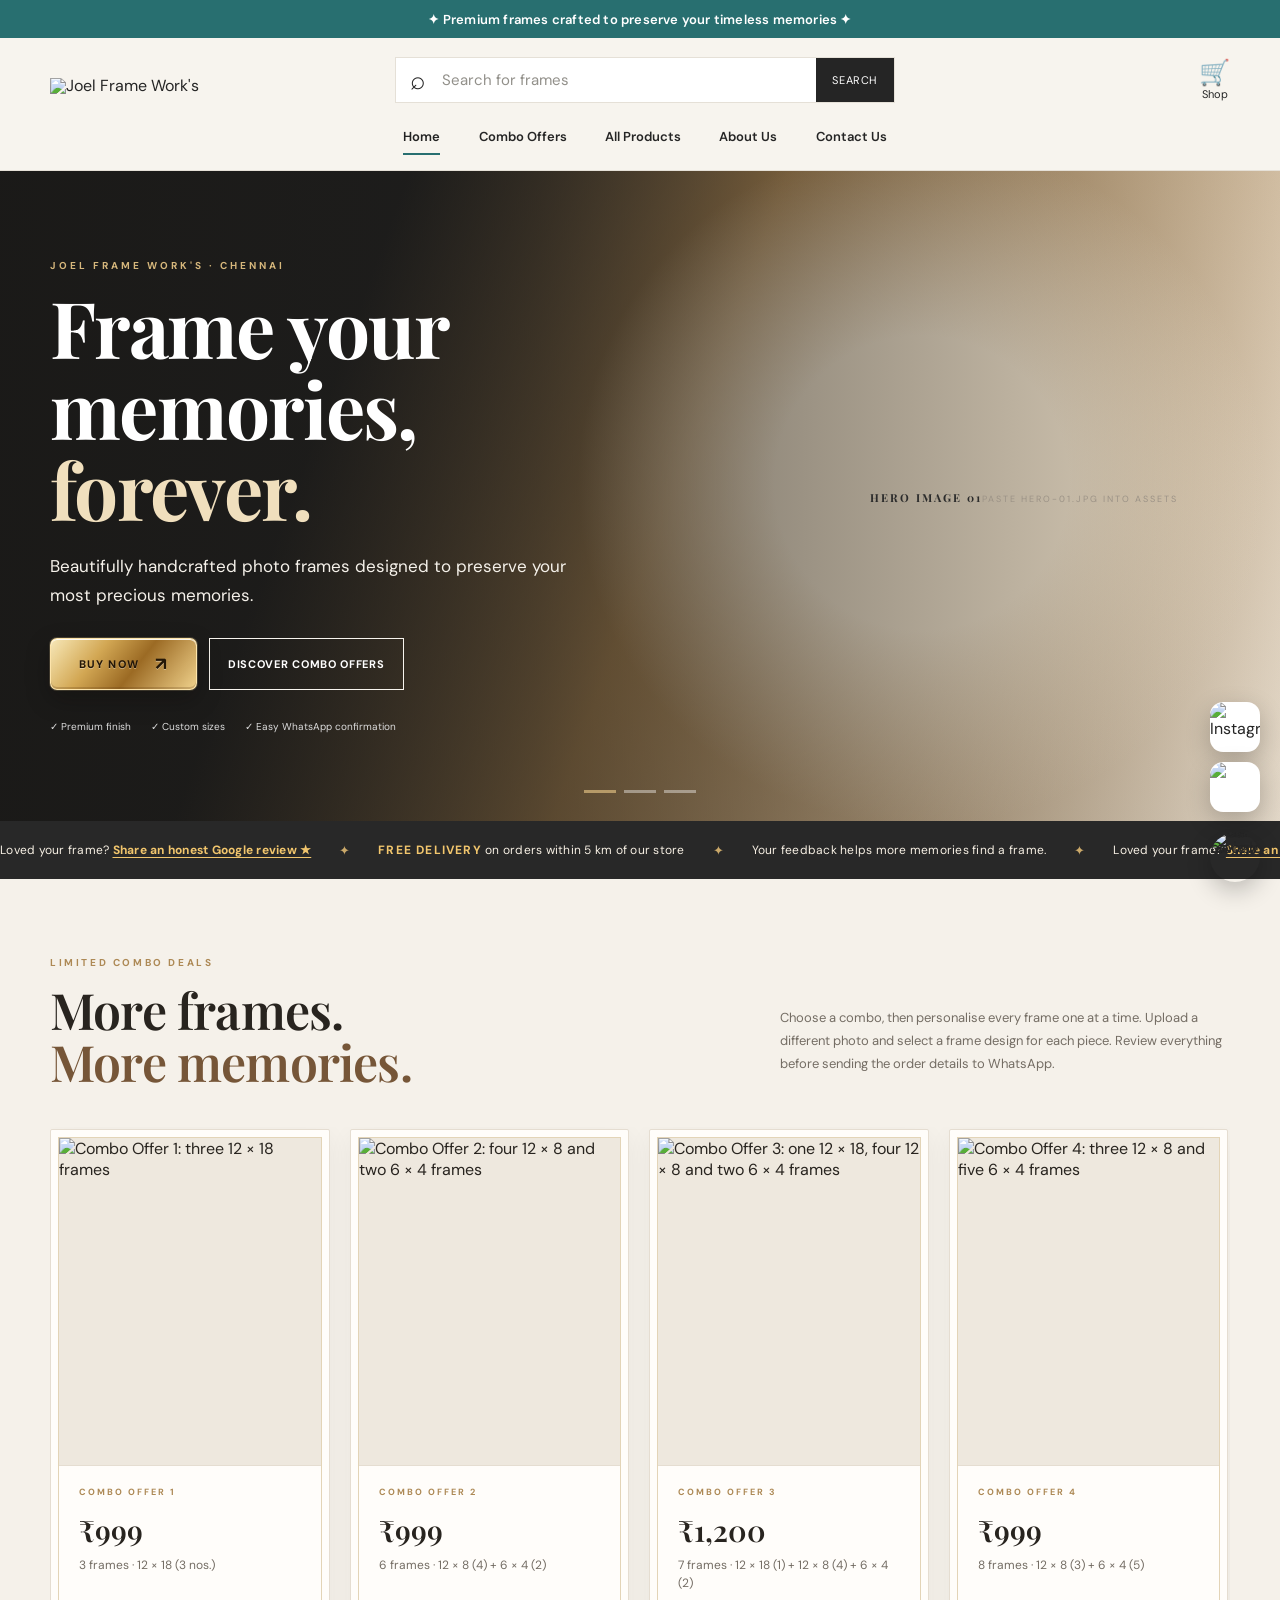
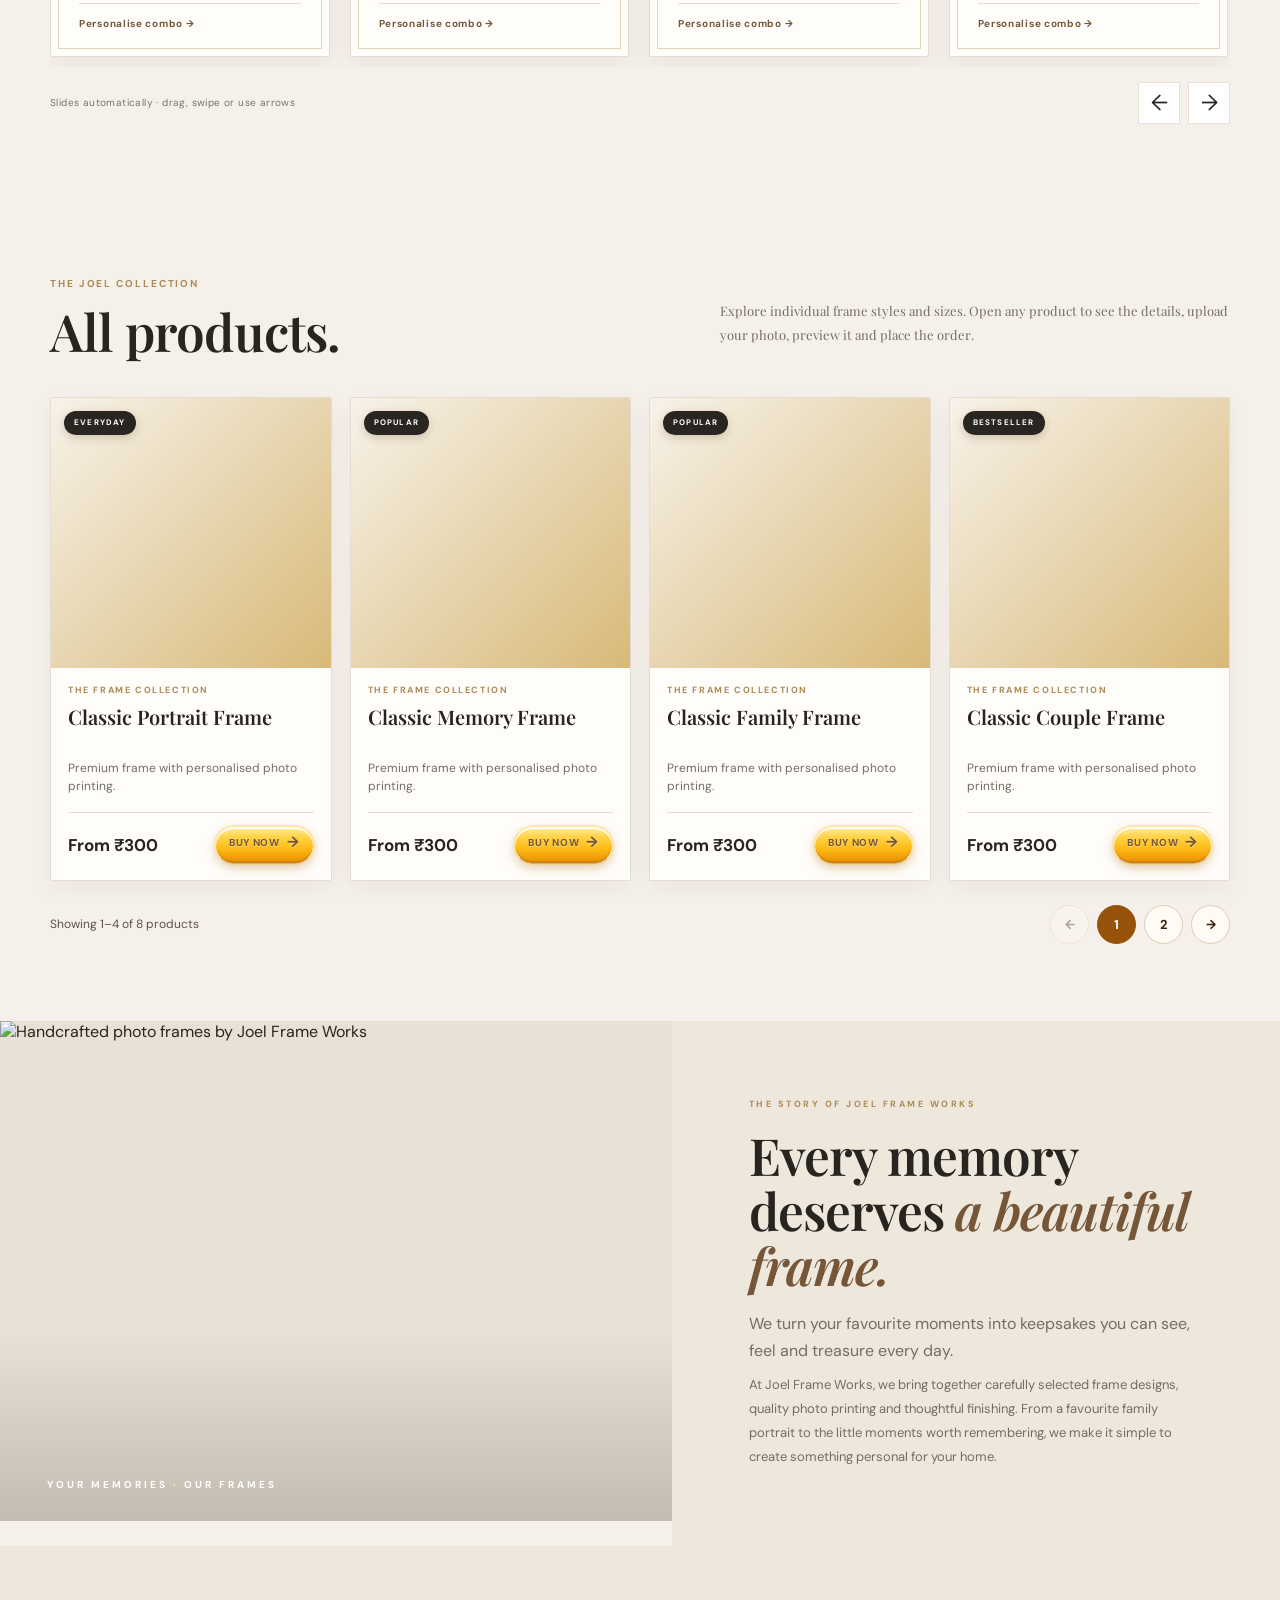
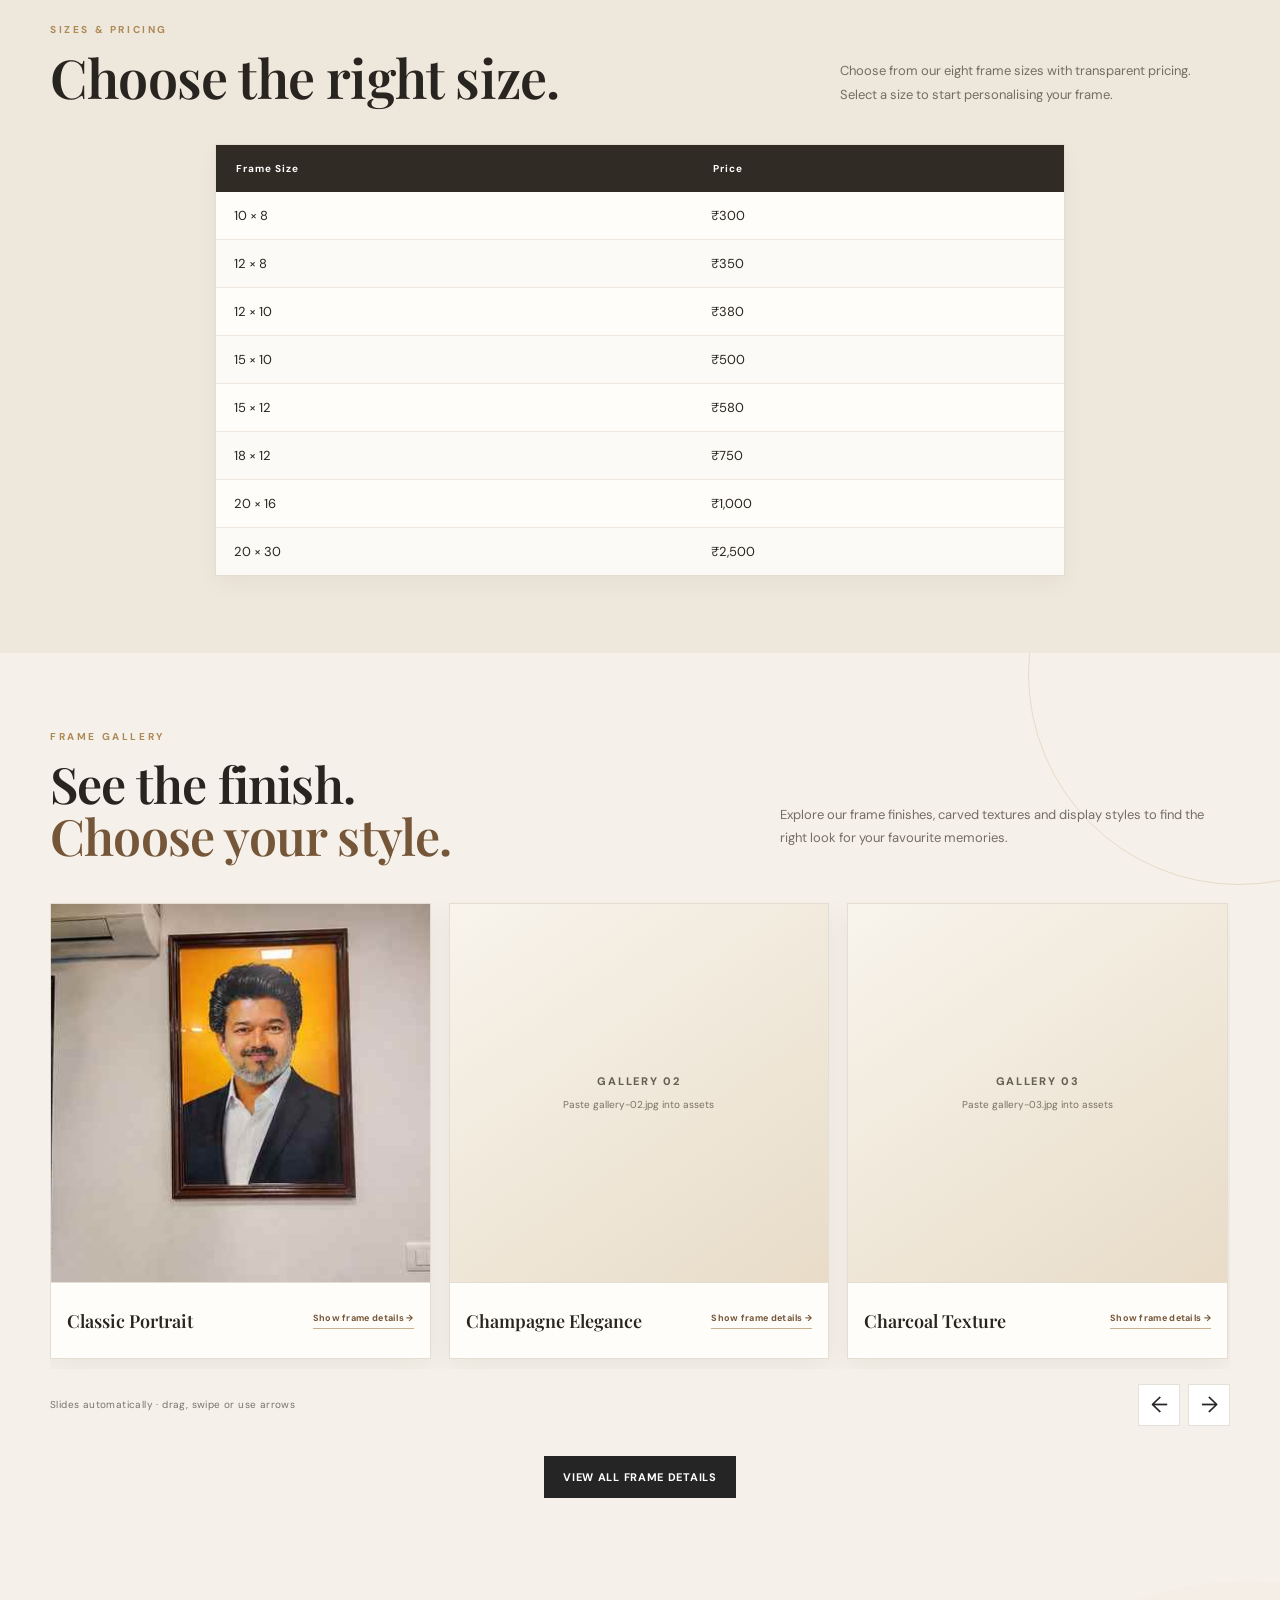
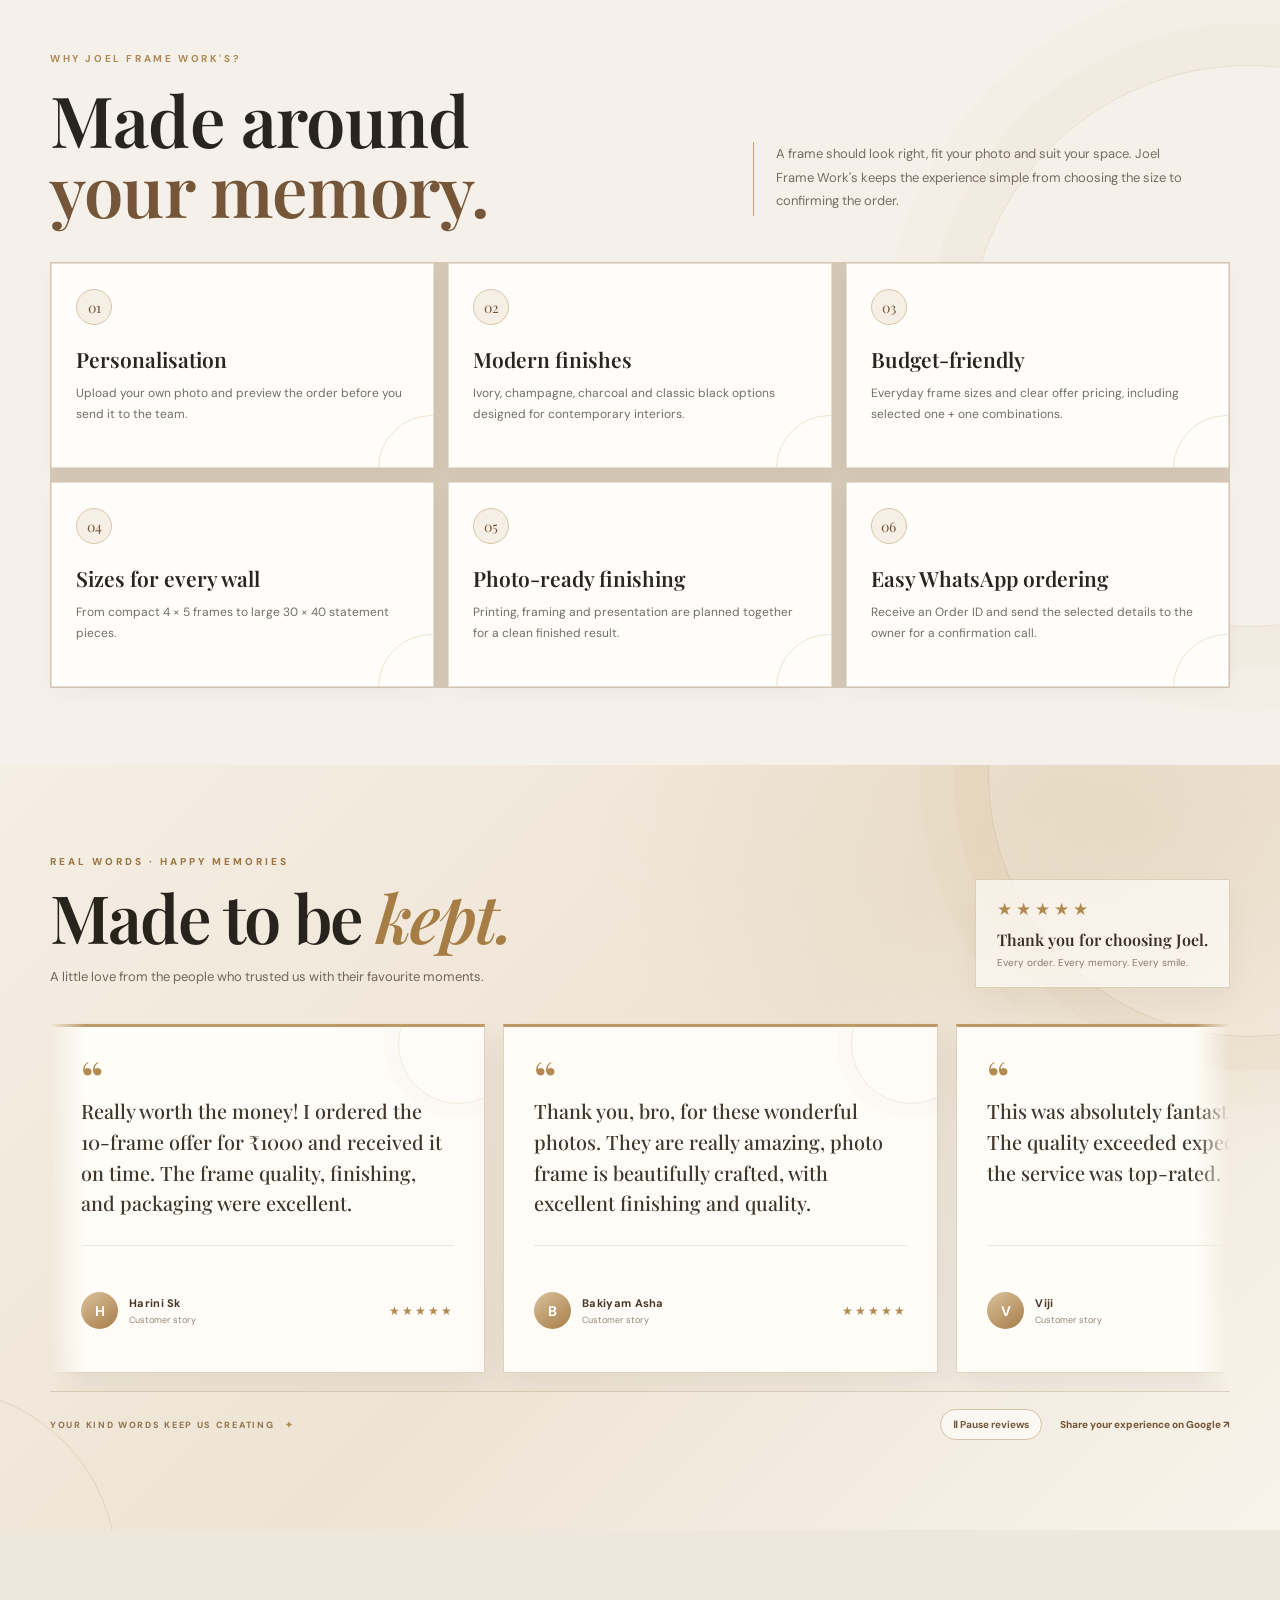
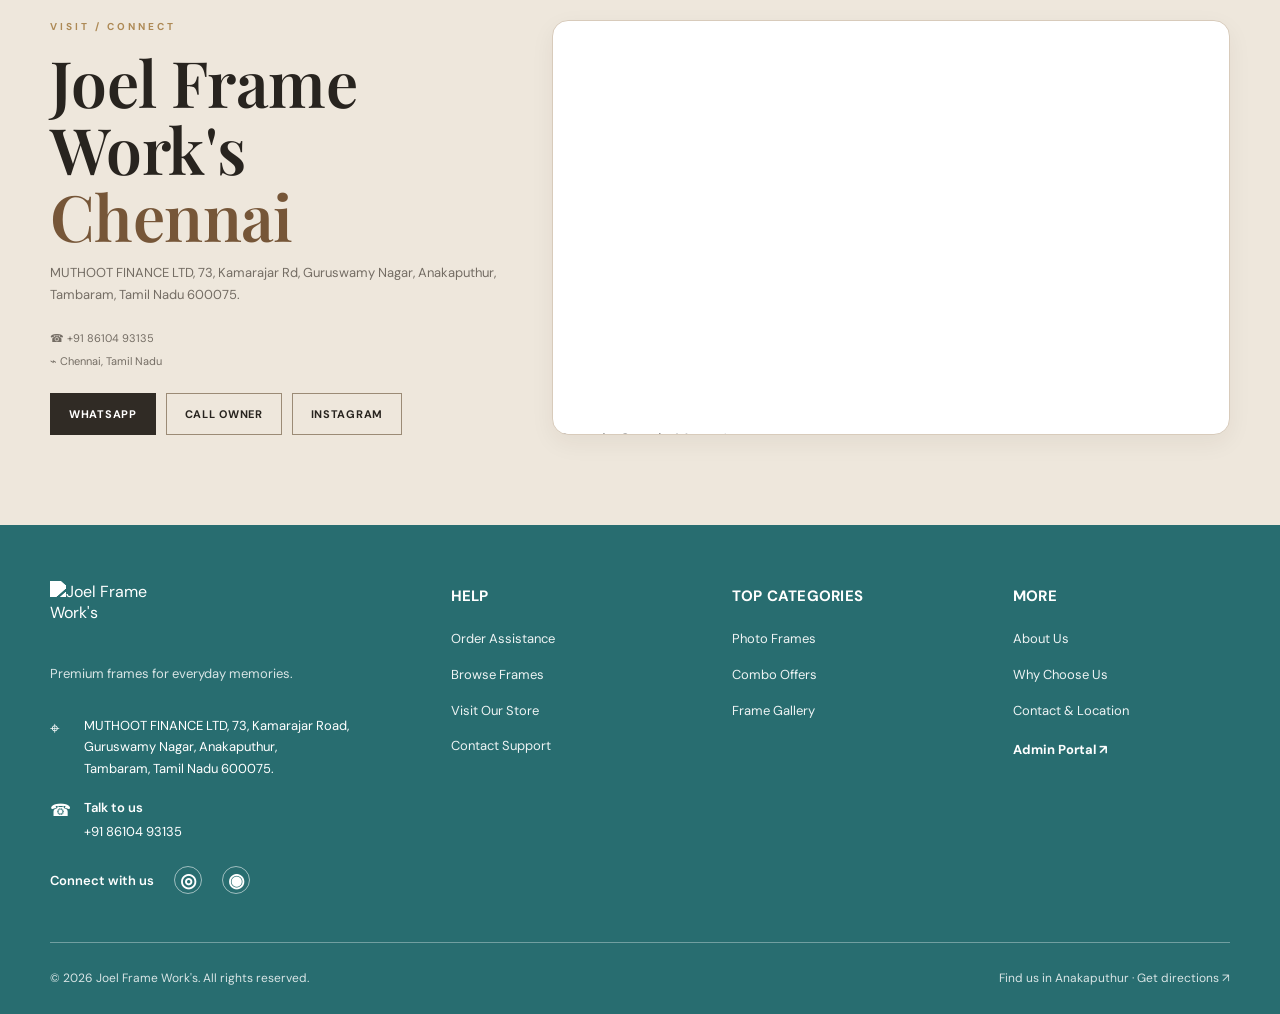
==== commit e7880caf: "Refresh stylesheet cache for brighter Buy Now buttons" ====
--- a/index.html
+++ b/index.html
@@ -20,7 +20,7 @@
 <title>Joel Frame Work's | Premium Custom Frames</title>
 <link rel="preconnect" href="https://fonts.googleapis.com"><link rel="preconnect" href="https://fonts.gstatic.com" crossorigin>
 <link href="https://fonts.googleapis.com/css2?family=DM+Sans:wght@400;500;600;700&family=Playfair+Display:wght@500;600;700&display=swap" rel="stylesheet">
-<link rel="stylesheet" href="styles.css?v=20261119-mobile-gold-gloss-2">
+<link rel="stylesheet" href="styles.css?v=20261119-joel-product-collection-2">
   <link rel="stylesheet" href="framekala-section-refresh.css">
 </head>
 <body>
@@ -105,6 +105,7 @@
  <div class="container">
   <div class="section-head"><div><p class="eyebrow">THE JOEL COLLECTION</p><h2>All products.</h2></div><p>Explore individual frame styles and sizes. Open any product to see the details, upload your photo, preview it and place the order.</p></div>
   <div class="product-grid" id="productGrid"></div>
+  <div class="product-pagination" id="productPagination" aria-label="Product pages"></div>
  </div>
 </section>
 
@@ -284,7 +285,7 @@
 </footer>
 
 <a class="float-ig social-float" href="https://www.instagram.com/joel.frames" target="_blank" rel="noopener noreferrer" aria-label="Instagram"><img src="assets/instagram-logo.jpg" alt="Instagram"></a><a class="float-wa social-float" href="https://wa.me/918610493135" target="_blank" rel="noopener noreferrer" aria-label="WhatsApp"><img src="assets/whatsapp-logo.jpg" alt="WhatsApp"></a><a class="float-google-review" href="https://www.google.com/maps/place/Joel+Frame+Work's/@12.9726025,80.142375,17z/data=!4m8!3m7!1s0x3a525fc5a0539789:0x8507c816b42e67d!8m2!3d12.9726025!4d80.142375!9m1!1b1!16s%2Fg%2F11x6fg_5hg?hl=en-IN&entry=ttu&g_ep=EgoyMDI2MTAyOC4wIKXMDSoASAFQAw%3D%3D" target="_blank" rel="noopener noreferrer" aria-label="Leave a Google review"><img src="assets/google-review-button.png" alt="Click here to view our reviews on Google"></a>
-<script src="products.js"></script><script src="https://cdn.jsdelivr.net/npm/@supabase/supabase-js@2"></script><script src="supabase-config.js"></script><script src="site-content.js"></script><script src="script.js"></script>
+<script src="products.js?v=20261119-joel-product-collection-1"></script><script src="https://cdn.jsdelivr.net/npm/@supabase/supabase-js@2"></script><script src="supabase-config.js"></script><script src="site-content.js?v=20261119-joel-product-collection-1"></script><script src="script.js?v=20261119-joel-product-collection-1"></script>
 
 <script>
 /* Mouse drag support for combo carousel on desktop; native touch swipe remains enabled. */
--- a/styles.css
+++ b/styles.css
@@ -3332,3 +3332,370 @@
     outline:none!important;
   }
 }
+
+
+/* Cache-busted final mobile Buy Now treatment: desktop metallic gold + visible glass highlights */
+@media screen and (max-width:620px){
+  .hero .actions .hero-buy-now{
+    width:auto!important;
+    min-width:148px!important;
+    max-width:190px!important;
+    min-height:46px!important;
+    flex:0 0 auto!important;
+    align-self:flex-start!important;
+    display:inline-flex!important;
+    align-items:center!important;
+    justify-content:center!important;
+    padding:0 20px!important;
+    gap:12px!important;
+    overflow:hidden!important;
+    border:1px solid rgba(255,231,174,.98)!important;
+    border-radius:7px!important;
+    color:#241707!important;
+    background:
+      linear-gradient(180deg,rgba(255,255,255,.48) 0%,rgba(255,255,255,.13) 34%,rgba(255,255,255,0) 56%,rgba(92,54,10,.13) 100%),
+      linear-gradient(128deg,#fff0be 0%,#daad56 32%,#a46f25 58%,#f5d68f 100%)!important;
+    box-shadow:
+      inset 0 1px 0 rgba(255,255,255,.98),
+      inset 0 -2px 0 rgba(83,49,9,.24),
+      0 8px 22px rgba(10,8,5,.30),
+      0 0 0 1px rgba(246,219,159,.24)!important;
+    text-shadow:0 1px 0 rgba(255,255,255,.42)!important;
+    font-size:11px!important;
+    font-weight:800!important;
+    letter-spacing:1.1px!important;
+  }
+  .hero .actions .hero-buy-now::before{
+    content:""!important;
+    display:block!important;
+    position:absolute!important;
+    inset:0 auto 0 -130%!important;
+    width:65%!important;
+    z-index:0!important;
+    pointer-events:none!important;
+    transform:skewX(-22deg)!important;
+    background:linear-gradient(90deg,transparent,rgba(255,255,255,.32),transparent)!important;
+    animation:heroBuyGlossSweep 4.2s ease-in-out infinite!important;
+  }
+  .hero .actions .hero-buy-now span{position:relative!important;z-index:1!important;font-size:16px!important}
+  @keyframes heroBuyGlossSweep{
+    0%,62%{left:-130%}
+    82%,100%{left:160%}
+  }
+}
+
+
+/* Specificity fix: override the older !important mobile .btn.gold brown rule */
+@media screen and (max-width:620px){
+  body .hero .actions a.btn.gold.hero-buy-now{
+    display:inline-flex!important;
+    position:relative!important;
+    isolation:isolate!important;
+    overflow:hidden!important;
+    box-sizing:border-box!important;
+    width:auto!important;
+    min-width:148px!important;
+    max-width:190px!important;
+    min-height:46px!important;
+    flex:0 0 auto!important;
+    align-self:flex-start!important;
+    align-items:center!important;
+    justify-content:center!important;
+    padding:0 20px!important;
+    gap:12px!important;
+    border:1px solid rgba(255,231,174,.98)!important;
+    border-radius:7px!important;
+    color:#241707!important;
+    background:
+      linear-gradient(180deg,rgba(255,255,255,.48) 0%,rgba(255,255,255,.13) 34%,rgba(255,255,255,0) 56%,rgba(92,54,10,.13) 100%),
+      linear-gradient(128deg,#fff0be 0%,#daad56 32%,#a46f25 58%,#f5d68f 100%)!important;
+    box-shadow:
+      inset 0 1px 0 rgba(255,255,255,.98),
+      inset 0 -2px 0 rgba(83,49,9,.24),
+      0 8px 22px rgba(10,8,5,.30),
+      0 0 0 1px rgba(246,219,159,.24)!important;
+    text-shadow:0 1px 0 rgba(255,255,255,.42)!important;
+    font-size:11px!important;
+    font-weight:800!important;
+    letter-spacing:1.1px!important;
+  }
+  body .hero .actions a.btn.gold.hero-buy-now::before{
+    content:""!important;
+    display:block!important;
+    position:absolute!important;
+    inset:0 auto 0 -130%!important;
+    width:65%!important;
+    z-index:0!important;
+    pointer-events:none!important;
+    transform:skewX(-22deg)!important;
+    background:linear-gradient(90deg,transparent,rgba(255,255,255,.48),transparent)!important;
+    animation:heroBuyGlossSweep 4.2s ease-in-out infinite!important;
+  }
+  body .hero .actions a.btn.gold.hero-buy-now span{
+    position:relative!important;
+    z-index:1!important;
+    font-size:16px!important;
+    color:#241707!important;
+  }
+  @keyframes heroBuyGlossSweep{
+    0%,62%{left:-130%}
+    82%,100%{left:160%}
+  }
+}
+
+
+/* Admin portal: storefront product ordering */
+.product-order-intro{padding:17px 19px;margin:0 0 14px;border:1px solid #eadfca;border-radius:13px;background:linear-gradient(120deg,#fffdf8,#f7f1e6);color:#30281d}
+.product-order-intro strong{display:block;font-size:15px}
+.product-order-intro p{margin:6px 0 0;color:#71695e;font-size:13px;line-height:1.55}
+.product-order-list{display:grid;gap:10px}
+.product-order-row{display:grid;grid-template-columns:38px 76px minmax(0,1fr) auto;gap:13px;align-items:center;padding:12px 14px;border:1px solid #e6dfd4;border-radius:13px;background:#fff}
+.product-order-position{display:grid;place-items:center;width:32px;height:32px;border-radius:9px;background:#f4ecdc;color:#76541c;font-weight:800}
+.product-order-row>img{width:76px;height:68px;object-fit:cover;border-radius:8px;background:#f4f1eb}
+.product-order-copy{display:grid;gap:5px;min-width:0}
+.product-order-copy strong{font-size:14px;color:#252a32}
+.product-order-copy small{font-size:12px;color:#777064;overflow-wrap:anywhere}
+.product-order-controls{display:flex;gap:7px;flex-wrap:wrap;justify-content:flex-end}
+.product-order-controls .admin-btn{padding:8px 10px;font-size:12px}
+.product-order-controls .admin-btn:disabled{opacity:.36;cursor:not-allowed}
+@media(max-width:780px){
+ .product-order-row{grid-template-columns:32px 58px minmax(0,1fr);gap:9px;padding:10px}
+ .product-order-row>img{width:58px;height:58px}
+ .product-order-controls{grid-column:1/-1;justify-content:flex-end}
+ .product-order-controls .admin-btn{flex:1 1 120px}
+}
+
+
+/* Joel Frame Work's — approved compact product collection design */
+.products-section{
+ background:linear-gradient(180deg,#fbf6ee 0%,#f6eee3 100%);
+ padding:76px 0 72px;
+}
+.products-section>.container{max-width:1320px}
+.products-section .section-head{align-items:end;gap:32px;margin-bottom:30px}
+.products-section .section-head .eyebrow{color:#94521d;letter-spacing:.19em}
+.products-section .section-head h2{font-size:clamp(38px,4vw,54px);letter-spacing:-.035em;color:#211a15}
+.products-section .section-head>p{max-width:510px;color:#6d6257;font-family:'Playfair Display',serif;font-size:15px;line-height:1.65}
+.product-grid{
+ display:grid;
+ grid-template-columns:repeat(4,minmax(0,1fr));
+ gap:16px;
+ overflow:visible!important;
+ scroll-snap-type:none!important;
+}
+.product-card{
+ min-width:0;
+ display:flex;
+ flex-direction:column;
+ overflow:hidden;
+ background:#fffaf4;
+ border:1px solid #eadbca;
+ border-radius:17px;
+ box-shadow:0 7px 20px rgba(89,57,28,.09);
+ transition:transform .22s ease,box-shadow .22s ease;
+ cursor:pointer;
+}
+.product-card:hover{transform:translateY(-4px);box-shadow:0 13px 28px rgba(89,57,28,.15)}
+.product-image-link{display:block;color:inherit;text-decoration:none}
+.product-image{
+ height:270px;
+ aspect-ratio:auto;
+ position:relative;
+ display:flex;
+ align-items:center;
+ justify-content:center;
+ overflow:hidden;
+ background:linear-gradient(145deg,#f8f4ee,#eee4d8);
+}
+.product-image img{
+ display:block;
+ width:100%;
+ height:100%;
+ object-fit:contain;
+ padding:5px;
+ transition:transform .35s ease;
+}
+.product-card:hover .product-image img{transform:scale(1.025)}
+.product-tag{
+ position:absolute;
+ top:13px;
+ left:13px;
+ z-index:1;
+ border-radius:999px;
+ padding:6px 12px;
+ background:linear-gradient(135deg,#a65a12,#713600);
+ color:#fff;
+ font-family:'DM Sans',sans-serif;
+ font-size:10px;
+ font-weight:800;
+ letter-spacing:.09em;
+ line-height:1.2;
+ box-shadow:0 3px 9px rgba(73,39,7,.2);
+}
+.product-info{
+ display:flex;
+ flex:1;
+ flex-direction:column;
+ min-width:0;
+ padding:15px 16px 16px;
+}
+.product-size{
+ color:#93501d;
+ font-family:'DM Sans',sans-serif;
+ font-size:10px;
+ font-weight:800;
+ letter-spacing:.15em;
+ line-height:1.3;
+}
+.product-info h3{
+ display:-webkit-box;
+ -webkit-box-orient:vertical;
+ -webkit-line-clamp:2;
+ overflow:hidden;
+ min-height:2.35em;
+ margin:7px 0 5px;
+ color:#211a15;
+ font-family:'Playfair Display',serif;
+ font-size:19px;
+ line-height:1.18;
+}
+.product-info p{
+ display:-webkit-box;
+ -webkit-box-orient:vertical;
+ -webkit-line-clamp:2;
+ overflow:hidden;
+ min-height:2.8em;
+ margin:0;
+ color:#6f6257;
+ font-size:12px;
+ line-height:1.45;
+}
+.product-bottom{
+ display:flex;
+ align-items:center;
+ justify-content:space-between;
+ gap:8px;
+ margin-top:auto;
+ padding-top:13px;
+ border-top:1px solid #eadbc9;
+}
+.product-bottom strong{flex:0 0 auto;color:#201a15;font-size:16px;font-weight:800}
+.product-buy-button{
+ position:relative;
+ isolation:isolate;
+ display:inline-flex;
+ flex:0 0 auto;
+ align-items:center;
+ justify-content:center;
+ gap:7px;
+ min-height:38px;
+ padding:0 13px;
+ overflow:hidden;
+ border:1px solid #e0ad4a;
+ border-radius:999px;
+ color:#fff!important;
+ background:linear-gradient(180deg,#f5d47c 0%,#bd7a0c 28%,#945500 72%,#693700 100%);
+ box-shadow:inset 0 1px 0 rgba(255,255,255,.78),inset 0 -2px 0 rgba(70,35,0,.28),0 3px 8px rgba(106,63,7,.25);
+ font-family:'DM Sans',sans-serif;
+ font-size:10px;
+ font-weight:800;
+ letter-spacing:.07em;
+ text-decoration:none;
+ white-space:nowrap;
+}
+.product-buy-button::before{
+ content:"";
+ position:absolute;
+ z-index:-1;
+ top:-20%;
+ bottom:-20%;
+ left:-115%;
+ width:55%;
+ transform:skewX(-22deg);
+ background:linear-gradient(90deg,transparent,rgba(255,255,255,.56),transparent);
+ animation:productBuyShine 4.6s ease-in-out infinite;
+}
+.product-buy-button span{font-size:15px;line-height:1}
+.product-buy-button:hover{filter:brightness(1.08);transform:translateY(-1px)}
+@keyframes productBuyShine{0%,65%{left:-115%}86%,100%{left:160%}}
+.product-pagination{
+ display:flex;
+ align-items:center;
+ justify-content:space-between;
+ gap:16px;
+ margin-top:24px;
+}
+.product-pagination-meta{color:#5d5146;font-size:12px}
+.product-pagination-controls{display:flex;align-items:center;gap:8px}
+.product-page-arrow,.product-page-number{
+ display:inline-grid;
+ place-items:center;
+ width:39px;
+ height:39px;
+ padding:0;
+ border:1px solid #dfcbb4;
+ border-radius:50%;
+ color:#392514;
+ background:#fffaf4;
+ font-family:'DM Sans',sans-serif;
+ font-size:13px;
+ font-weight:700;
+ cursor:pointer;
+ transition:background .18s ease,color .18s ease,transform .18s ease;
+}
+.product-page-number.active{border-color:#96520b;color:#fff;background:#96520b}
+.product-page-arrow:not(:disabled):hover,.product-page-number:not(.active):hover{background:#f2e4d1;transform:translateY(-1px)}
+.product-page-arrow:disabled{opacity:.38;cursor:not-allowed}
+@media(min-width:621px) and (max-width:980px){
+ .product-grid{grid-template-columns:repeat(2,minmax(0,1fr));gap:15px}
+ .product-image{height:250px}
+}
+@media(max-width:620px){
+ .products-section{padding:44px 0 42px}
+ .products-section>.container{width:min(100% - 28px,540px)}
+ .products-section .section-head{display:block;margin-bottom:21px}
+ .products-section .section-head h2{font-size:37px;margin-bottom:9px}
+ .products-section .section-head>p{font-size:13px;line-height:1.55;margin-top:8px}
+ .product-grid{grid-template-columns:minmax(0,1fr);gap:15px}
+ .product-card{border-radius:16px}
+ .product-image{height:auto;aspect-ratio:1.08/1}
+ .product-image img{padding:4px}
+ .product-info{padding:14px 15px 15px}
+ .product-info h3{font-size:20px;min-height:0;margin:6px 0}
+ .product-info p{font-size:12px;min-height:0}
+ .product-bottom{padding-top:11px;margin-top:12px}
+ .product-bottom strong{font-size:16px}
+ .product-buy-button{min-height:38px;padding:0 14px;font-size:10px}
+ .product-pagination{flex-direction:column;align-items:center;margin-top:19px;gap:12px}
+ .product-pagination-meta{font-size:12px}
+ .product-pagination-controls{gap:7px}
+ .product-page-arrow,.product-page-number{width:36px;height:36px}
+}
+@media(prefers-reduced-motion:reduce){
+ .product-card,.product-image img,.product-buy-button{transition:none}
+ .product-buy-button::before{animation:none}
+}
+
+
+/* Brighter champagne-gold Buy Now CTA — storefront only */
+a.product-buy-button,
+a.product-buy-button:visited{
+ color:#3b2100!important;
+ border:1px solid #ffe49a;
+ background:linear-gradient(180deg,#fff0ad 0%,#ffd64f 24%,#ffbd18 58%,#e88d00 100%);
+ box-shadow:
+  inset 0 2px 0 rgba(255,255,255,.94),
+  inset 0 -2px 0 rgba(132,72,0,.22),
+  0 0 0 1px rgba(255,196,56,.28),
+  0 4px 11px rgba(165,99,0,.32);
+ text-shadow:0 1px 0 rgba(255,255,255,.38);
+}
+a.product-buy-button:hover{
+ color:#2c1700!important;
+ filter:brightness(1.06) saturate(1.08);
+ box-shadow:
+  inset 0 2px 0 rgba(255,255,255,.98),
+  inset 0 -2px 0 rgba(132,72,0,.18),
+  0 0 0 2px rgba(255,202,65,.32),
+  0 6px 15px rgba(165,99,0,.38);
+}
